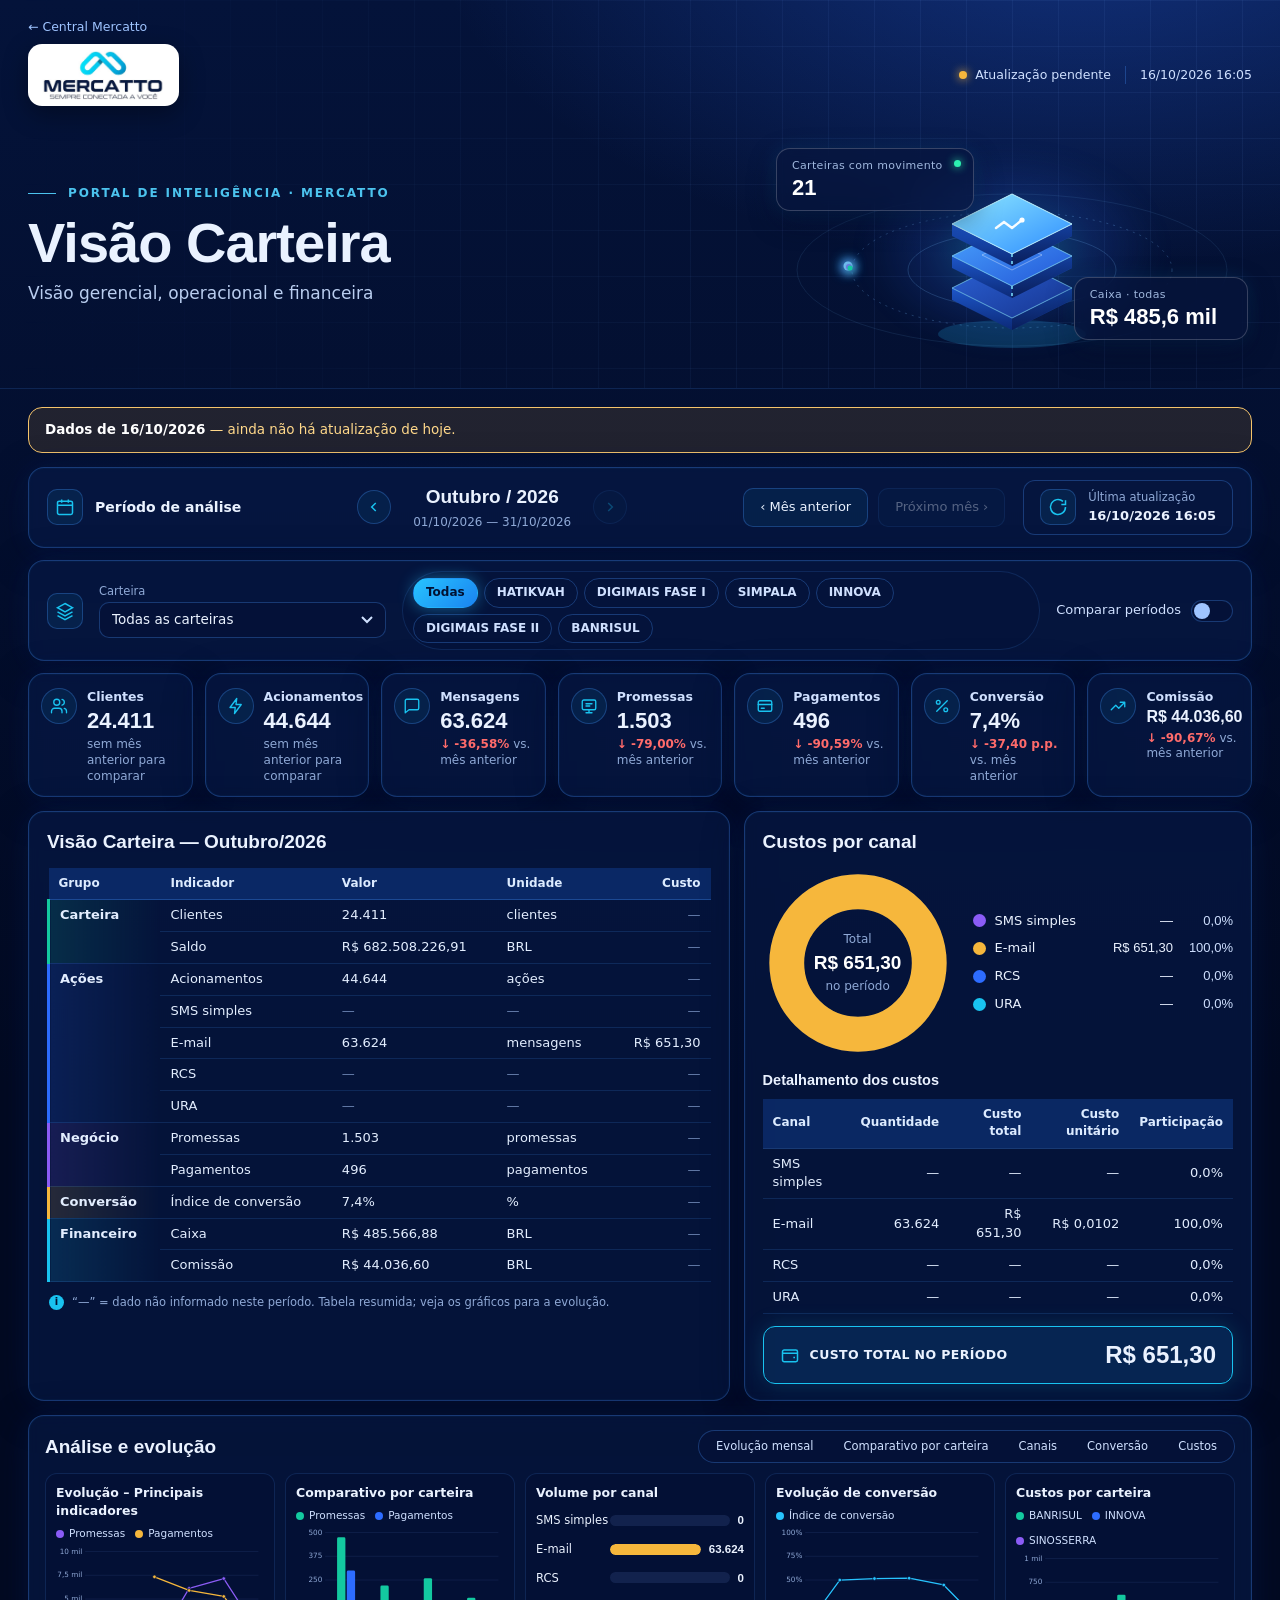
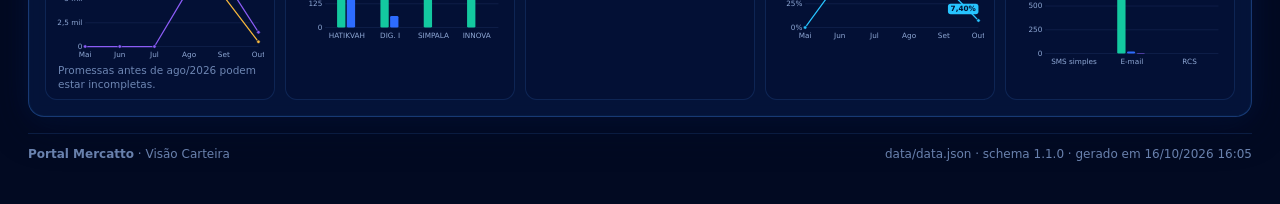
==== carteira/index.html @ e889a361 "feat: adiciona painel Visão Carteira" ====
<!DOCTYPE html>
<html lang="pt-BR"><head><meta charset="utf-8">
<meta name="viewport" content="width=device-width, initial-scale=1">
<title>Visão Carteira</title>
<style>
:root{
  --bg0:#020a22;--bg1:#04133a;--bg2:#071d52;
  --card:rgba(9,28,78,.55);--card2:rgba(7,22,64,.72);
  --line:rgba(70,150,255,.30);--line2:rgba(70,150,255,.16);
  --ink:#eaf2ff;--mut:#8fa9d6;--mut2:#6d86b3;
  --cy:#19c3f0;--bl:#2d6cff;--tl:#13c9a0;--pu:#8b5cf6;--am:#f6b73c;--ok:#18d69a;--no:#ff6b6b;
}
*{box-sizing:border-box}
html{scroll-behavior:smooth;background:#020a22}
body{margin:0;color:var(--ink);font:14px/1.45 "Segoe UI Variable","Segoe UI",system-ui,Arial,sans-serif;
  background:radial-gradient(1100px 600px at 85% -5%,rgba(45,108,255,.35),transparent 60%),linear-gradient(180deg,var(--bg1),var(--bg0) 60%);min-height:100vh}
.num,h1,h2,h3,.kv,.big{font-family:Bahnschrift,"Segoe UI Variable Display","Segoe UI",Arial,sans-serif;font-variant-numeric:tabular-nums}
button,select{font:inherit;color:inherit}
button{cursor:pointer}
:focus-visible{outline:2px solid var(--cy);outline-offset:2px}

/* ---------- topo (padrão CPC) ---------- */
.hero{position:relative;overflow:hidden;border-bottom:1px solid var(--line2)}
.hero::after{content:"";position:absolute;inset:0;pointer-events:none;background-image:linear-gradient(rgba(120,170,255,.07) 1px,transparent 1px),linear-gradient(90deg,rgba(120,170,255,.07) 1px,transparent 1px);background-size:46px 46px;-webkit-mask-image:linear-gradient(90deg,transparent,#000 70%);mask-image:linear-gradient(90deg,transparent,#000 70%)}
.in{position:relative;z-index:1;max-width:1340px;margin:0 auto;padding:16px 28px 0}
.portal-back{display:inline-block;color:#9fc4ff;text-decoration:none;font-size:12.5px;margin-bottom:8px}
.portal-back:hover{color:#fff}
.topbar{display:flex;align-items:center;justify-content:space-between;gap:16px;flex-wrap:wrap}
.logo{background:#fff;border-radius:14px;padding:6px 14px;box-shadow:0 8px 24px rgba(0,0,0,.35)}
.logo img{display:block;height:50px;width:auto}
.side{display:flex;align-items:center;gap:14px;flex-wrap:wrap;font-size:12.5px;color:#cfe0ff}
.live{display:inline-flex;align-items:center;gap:8px}
.live i,.dotlive{width:8px;height:8px;border-radius:50%;background:#2cf0b0;box-shadow:0 0 10px #2cf0b0;animation:blip 1.6s infinite}
.live.warn i{background:var(--am);box-shadow:0 0 10px var(--am)}
@keyframes blip{50%{opacity:.35}}
.sep{width:1px;height:18px;background:var(--line)}
.hgrid{display:flex;align-items:center;justify-content:space-between;gap:24px;padding:26px 0 30px}
.eyebrow{display:flex;align-items:center;gap:12px;font-size:12px;font-weight:700;letter-spacing:.16em;color:#4cc3ee}
.eyebrow::before{content:"";width:28px;height:1px;background:#4cc3ee}
h1{margin:12px 0 0;font-size:clamp(36px,5vw,56px);line-height:1;font-weight:800;letter-spacing:-1px}
.sub{margin:10px 0 0;font-size:17px;color:#b9cdef}
.hgrid{padding:14px 0 18px!important}
.orb{position:relative;width:460px;height:250px;flex:none;margin-right:10px}
.orb svg{position:absolute;inset:0;width:100%;height:100%;overflow:visible}
.orb .glow{position:absolute;left:50%;top:52%;width:300px;height:200px;margin:-100px 0 0 -150px;border-radius:50%;background:radial-gradient(closest-side,rgba(39,196,255,.38),rgba(45,108,255,.16) 55%,transparent);filter:blur(10px);animation:resp 5s ease-in-out infinite}
@keyframes resp{50%{opacity:.6;transform:scale(1.08)}}
.orb .rip{transform-box:fill-box;transform-origin:center;animation:ripple 4.8s ease-out infinite;opacity:0}
.orb .rip.r2{animation-delay:-2.4s}
@keyframes ripple{0%{transform:scale(.55);opacity:.55}100%{transform:scale(1.25);opacity:0}}
.orb .stack{animation:flut 6s ease-in-out infinite}
@keyframes flut{50%{transform:translateY(-7px)}}
.orb .ly{transition:transform .4s}
.orb .ly1{animation:abre1 6s ease-in-out infinite}
.orb .ly3{animation:abre3 6s ease-in-out infinite}
@keyframes abre1{50%{transform:translateY(7px)}}
@keyframes abre3{50%{transform:translateY(-7px)}}
.orb .beam{stroke-dasharray:3 4;animation:dash 1.4s linear infinite}
@keyframes dash{to{stroke-dashoffset:-14}}
.orb .dot{position:absolute;left:0;top:0;width:9px;height:9px;margin:-4.5px 0 0 -4.5px;border-radius:50%;background:#7fe4ff;box-shadow:0 0 12px 3px rgba(39,196,255,.8);offset-path:path("M 70 150 a160 58 0 1 0 320 0 a160 58 0 1 0 -320 0");offset-rotate:0deg;animation:orbita 14s linear infinite}
.orb .dot.d2{width:6px;height:6px;margin:-3px 0 0 -3px;background:#8b5cf6;box-shadow:0 0 10px 3px rgba(139,92,246,.8);animation-duration:21s;animation-delay:-8s;animation-direction:reverse}
.orb .dot.d3{width:5px;height:5px;margin:-2.5px 0 0 -2.5px;background:#13c9a0;box-shadow:0 0 9px 2px rgba(19,201,160,.8);animation-duration:17s;animation-delay:-4s}
@keyframes orbita{to{offset-distance:100%}}
.fchip{position:absolute;display:flex;flex-direction:column;gap:1px;padding:9px 30px 9px 15px;border-radius:14px;border:1px solid rgba(255,255,255,.2);background:rgba(8,22,62,.62);backdrop-filter:blur(8px);box-shadow:0 10px 28px rgba(0,10,40,.45),0 0 20px rgba(39,196,255,.12);animation:flutua 6s ease-in-out infinite;min-width:128px}
.fchip small{font-size:11px;color:#9fb7dd;letter-spacing:.03em}
.fchip b{font:700 22px Bahnschrift,"Segoe UI",sans-serif;color:#fff;font-variant-numeric:tabular-nums}
.fchip.c1{left:-6px;top:28px}
.fchip.c2{right:-6px;bottom:30px;animation-delay:-3s}
.fchip i{position:absolute;top:11px;right:12px;width:7px;height:7px;border-radius:50%;background:#2cf0b0;box-shadow:0 0 8px #2cf0b0}
@keyframes flutua{50%{transform:translateY(-7px)}}
@media(max-width:1100px){.orb{width:380px;transform:scale(.9);transform-origin:right center}.orb .dot{display:none}}
@media(max-width:900px){.orb{display:none}}

/* ---------- layout ---------- */
.wrap{max-width:1340px;margin:0 auto;padding:18px 28px 40px}
.panel{background:var(--card);border:1px solid var(--line);border-radius:16px;box-shadow:0 0 0 1px rgba(25,195,240,.04) inset,0 10px 40px rgba(0,10,40,.45),0 0 28px rgba(45,108,255,.10);backdrop-filter:blur(6px);position:relative}
.alert{display:none;margin-bottom:14px;padding:12px 16px;border-radius:14px;border:1px solid #f5c46b;background:rgba(245,170,40,.12);color:#ffd88a;font-size:13.5px}
.alert.err{border-color:var(--no);background:rgba(255,107,107,.12);color:#ffb4b4}
.alert b{color:#fff}

/* periodo */
.period{display:grid;grid-template-columns:auto 1fr auto auto;align-items:center;gap:18px;padding:12px 18px;margin-bottom:12px}
.pl{display:flex;align-items:center;gap:12px;font-weight:600}
.ic{width:36px;height:36px;border-radius:10px;border:1px solid var(--line);display:grid;place-items:center;color:var(--cy);background:rgba(25,195,240,.08);flex:none}
.ic svg{width:20px;height:20px}
.pmid{display:flex;align-items:center;justify-content:center;gap:22px}
.arrow{width:34px;height:34px;border-radius:50%;border:1px solid var(--line);background:rgba(25,195,240,.06);color:var(--cy);display:grid;place-items:center}
.arrow:hover:not(:disabled){background:rgba(25,195,240,.2)}
.arrow:disabled{opacity:.3;cursor:default}
.pc{text-align:center}
.pc b{font-size:19px;display:block}
.pc small{color:var(--mut);font-size:12px}
.tag{display:inline-block;margin-left:8px;padding:1px 9px;border-radius:999px;border:1px solid #f5c46b;color:#ffd88a;font-size:11px;font-weight:600;vertical-align:middle}
.pbtn{display:inline-flex;align-items:center;gap:8px;border:1px solid var(--line);background:rgba(25,195,240,.06);border-radius:10px;padding:9px 16px;font-size:13px}
.pbtn:hover:not(:disabled){background:rgba(25,195,240,.2)}
.pbtn:disabled{opacity:.35;cursor:default}
.upd{display:flex;align-items:center;gap:12px;border:1px solid var(--line);border-radius:12px;padding:8px 16px;background:rgba(7,22,64,.6)}
.upd small{display:block;color:var(--mut);font-size:11.5px}
.upd b{font-size:13px}

/* filtro carteira */
.filt{display:flex;align-items:center;gap:16px;padding:10px 18px;margin-bottom:12px;flex-wrap:wrap}
.sel{display:flex;flex-direction:column;gap:2px;min-width:200px}
.sel small{color:var(--mut);font-size:11.5px}
select{appearance:none;background:rgba(5,18,56,.9) url("data:image/svg+xml,%3Csvg xmlns='http://www.w3.org/2000/svg' width='12' height='8' fill='none' stroke='%23cfe0ff' stroke-width='2'%3E%3Cpath d='M1 1l5 5 5-5'/%3E%3C/svg%3E") no-repeat right 12px center;border:1px solid var(--line);border-radius:10px;padding:7px 34px 7px 12px;font-size:13.5px;width:100%}
.chips{display:flex;gap:6px;flex-wrap:wrap;flex:1;padding:6px 10px;border:1px solid var(--line2);border-radius:999px;background:rgba(5,18,56,.45)}
.chip{border:1px solid var(--line);background:transparent;border-radius:999px;padding:5px 12px;font-size:12px;font-weight:600;color:#cfe0ff;white-space:nowrap}
.chip:hover{border-color:var(--cy)}
.chip[aria-pressed=true]{background:linear-gradient(135deg,#27c4ff,#1a83f0);border-color:transparent;color:#021233;box-shadow:0 0 16px rgba(39,196,255,.45)}
.cmp{display:flex;align-items:center;gap:10px;font-size:13px;color:#cfe0ff}
.sw{width:42px;height:22px;border-radius:999px;border:1px solid var(--line);background:rgba(5,18,56,.9);position:relative;padding:0}
.sw::after{content:"";position:absolute;top:2px;left:2px;width:16px;height:16px;border-radius:50%;background:#9fc4ff;transition:.2s}
.sw[aria-checked=true]{background:rgba(25,195,240,.35);border-color:var(--cy)}
.sw[aria-checked=true]::after{left:22px;background:#fff}

/* kpis */
.kpis{display:grid;grid-template-columns:repeat(7,minmax(0,1fr));gap:12px;margin-bottom:14px}
.kpi{padding:14px 12px 12px;display:flex;gap:10px;align-items:flex-start;min-width:0}
.kpi .ic{width:36px;height:36px;border-radius:50%}.kpi .ic svg{width:18px;height:18px}
.kpi .kb{min-width:0}
.kpi .kl{font-size:12.5px;color:#cfe0ff;font-weight:600}
.kpi .kv{font-size:22px;font-weight:700;line-height:1.15;margin:2px 0 4px;white-space:nowrap}
.kpi .kv.sm{font-size:16px}
.kd{font-size:12px;color:var(--mut);line-height:1.3}
.kd .up{color:var(--ok);font-weight:700}.kd .dn{color:var(--no);font-weight:700}
.kd .pv{display:block;color:var(--mut2);font-size:11.5px}

/* meio */
.mid{display:grid;grid-template-columns:minmax(0,1.38fr) minmax(0,1fr);gap:14px;margin-bottom:14px}
.blk{padding:16px 18px}
.blk h2{margin:0 0 12px;font-size:19px}
table{width:100%;border-collapse:collapse;font-size:13px}
th{background:rgba(25,90,200,.30);color:#dcebff;font-weight:600;font-size:12px;text-align:left;padding:7px 10px;border-bottom:1px solid var(--line)}
td{padding:6px 10px;border-bottom:1px solid var(--line2);color:#e3eeff}
td.r,th.r{text-align:right}
td.g{font-weight:700;vertical-align:top;border-left:3px solid var(--c,var(--cy));background:linear-gradient(90deg,color-mix(in srgb,var(--c,var(--cy)) 14%,transparent),transparent)}
tr.grp td{border-top:1px solid var(--line)}
.na{color:var(--mut2)}
.note{display:flex;align-items:center;gap:8px;margin:12px 2px 0;color:var(--mut);font-size:11.5px}
.note i{width:15px;height:15px;border-radius:50%;background:var(--cy);color:#021233;display:grid;place-items:center;font-style:normal;font-weight:800;font-size:10px;flex:none}
.costtop{display:grid;grid-template-columns:200px 1fr;gap:10px;align-items:center;margin-bottom:6px}
.donut{position:relative;width:190px;height:190px}
.donut svg{width:100%;height:100%;transform:rotate(-90deg)}
.donut circle{fill:none;stroke-width:22}
.dc{position:absolute;inset:0;display:grid;place-items:center;text-align:center;font-size:12px;color:var(--mut)}
.dc b{display:block;font-size:19px;color:#fff;margin:1px 0}
.leg{display:flex;flex-direction:column;gap:9px;font-size:13px}
.leg div{display:grid;grid-template-columns:14px 1fr auto 52px;gap:8px;align-items:center}
.leg i{width:13px;height:13px;border-radius:50%}
.leg .pc2{text-align:right;color:#cfe0ff}
h3{margin:12px 0 8px;font-size:14.5px}
.total{display:flex;align-items:center;justify-content:space-between;margin-top:12px;padding:11px 16px;border-radius:12px;border:1px solid var(--cy);background:rgba(25,150,230,.14);box-shadow:0 0 22px rgba(25,195,240,.18)}
.total span{font-weight:700;letter-spacing:.03em;font-size:12.5px;display:flex;align-items:center;gap:10px}
.total b{font-size:24px}

/* graficos */
.an{padding:14px 16px 16px;margin-bottom:10px}
.anh{display:flex;align-items:center;justify-content:space-between;gap:12px;flex-wrap:wrap;margin-bottom:10px}
.anh h2{margin:0;font-size:19px}
.tabs{display:flex;gap:2px;padding:3px;border:1px solid var(--line);border-radius:999px;background:rgba(5,18,56,.6);flex-wrap:wrap}
.tab{border:0;background:transparent;border-radius:999px;padding:4px 14px;font-size:11.5px;color:#cfe0ff}
.tab[aria-pressed=true]{background:linear-gradient(135deg,#27c4ff,#1a83f0);color:#021233;font-weight:700}
.cgrid{display:grid;grid-template-columns:repeat(5,minmax(0,1fr));gap:10px}
.cp{border:1px solid var(--line2);border-radius:12px;padding:10px 10px 8px;background:rgba(4,16,50,.55);min-width:0;transition:box-shadow .25s,border-color .25s}
.cp.focus{border-color:var(--cy);box-shadow:0 0 22px rgba(25,195,240,.35)}
.cp h4{margin:0 0 6px;font-size:12.5px;font-weight:700}
.lg{display:flex;gap:10px;flex-wrap:wrap;font-size:10.5px;color:#cfe0ff;margin-bottom:4px;min-height:15px}
.lg span{display:inline-flex;align-items:center;gap:5px}
.lg i{width:8px;height:8px;border-radius:50%}
.cp svg{width:100%;height:auto;display:block}
.cp svg text{fill:#8fa9d6;font-size:10.5px;font-family:inherit}
.cn{margin:4px 2px 0;font-size:10.5px;color:var(--mut2);line-height:1.3}
.empty{display:grid;place-items:center;height:150px;color:var(--mut2);font-size:12px;text-align:center;padding:0 10px}
.hb{display:flex;flex-direction:column;gap:12px;margin-top:10px}
.hb div{display:grid;grid-template-columns:66px 1fr auto;gap:8px;align-items:center;font-size:11.5px}
.hb span:first-child{white-space:nowrap}.hb .tr{height:11px;border-radius:999px;background:rgba(120,170,255,.12);overflow:hidden}
.hb .tr i{display:block;height:100%;border-radius:999px}
footer{margin-top:16px;display:flex;justify-content:space-between;gap:12px;flex-wrap:wrap;color:var(--mut2);font-size:12px;border-top:1px solid var(--line2);padding-top:12px}

@media(max-width:1180px){
  .kpis{grid-template-columns:repeat(4,minmax(0,1fr))}
  .mid{grid-template-columns:minmax(0,1fr)}
  .cgrid{grid-template-columns:repeat(3,minmax(0,1fr))}
  .period{grid-template-columns:1fr 1fr}.pmid{grid-column:1/3;order:3}
}
@media(max-width:720px){
  .in,.wrap{padding-left:14px;padding-right:14px}
  .kpis{grid-template-columns:repeat(2,minmax(0,1fr))}
  .cgrid{grid-template-columns:1fr 1fr}
  .costtop{grid-template-columns:1fr;justify-items:center}
  .period{grid-template-columns:1fr}.pmid{grid-column:auto}
  .tabs{width:100%}
}
@media(max-width:480px){.cgrid{grid-template-columns:1fr}}
@media(prefers-reduced-motion:reduce){*{animation:none!important;transition:none!important}}
@media print{body{background:#fff;color:#000}.panel{box-shadow:none;background:#fff}}
</style></head><body>

<header class="hero"><div class="in">
  <a class="portal-back" href="../index.html">← Central Mercatto</a>
  <div class="topbar">
    <div class="logo"><img alt="Mercatto - Sempre conectada a você" src="[data-uri]"></div>
    <div class="side">
      <span class="live" id="live"><i></i><span id="liveTxt">Central ativa</span></span>
      <span class="sep"></span><span id="stamp">—</span>
    </div>
  </div>
  <div class="hgrid">
    <div>
      <div class="eyebrow">PORTAL DE INTELIGÊNCIA · MERCATTO</div>
      <h1>Visão Carteira</h1>
      <p class="sub">Visão gerencial, operacional e financeira</p>
    </div>
    <div class="orb" aria-hidden="true">
      <div class="glow"></div>
      <svg viewBox="0 0 460 250" fill="none">
        <defs>
          <linearGradient id="tp" x1="0" y1="0" x2="1" y2="1"><stop offset="0" stop-color="#8fe9ff"/><stop offset="1" stop-color="#2d8cff"/></linearGradient>
          <linearGradient id="tm" x1="0" y1="0" x2="1" y2="1"><stop offset="0" stop-color="#4aa4ff"/><stop offset="1" stop-color="#2255d6"/></linearGradient>
          <linearGradient id="gTb" x1="0" y1="0" x2="1" y2="1"><stop offset="0" stop-color="#2c63d8"/><stop offset="1" stop-color="#16348f"/></linearGradient>
          <linearGradient id="sl" x1="0" y1="0" x2="0" y2="1"><stop offset="0" stop-color="#1d56c9"/><stop offset="1" stop-color="#0c2a78"/></linearGradient>
          <linearGradient id="sr" x1="0" y1="0" x2="0" y2="1"><stop offset="0" stop-color="#143f9e"/><stop offset="1" stop-color="#091e5a"/></linearGradient>
        </defs>
        <!-- órbitas -->
        <ellipse cx="230" cy="150" rx="215" ry="76" stroke="rgba(120,190,255,.10)"/>
        <ellipse cx="230" cy="150" rx="160" ry="58" stroke="rgba(120,190,255,.26)" stroke-dasharray="2 5"/>
        <ellipse cx="230" cy="150" rx="104" ry="38" stroke="rgba(120,190,255,.20)"/>
        <ellipse class="rip" cx="230" cy="168" rx="120" ry="42" stroke="#27c4ff" stroke-width="1.5"/>
        <ellipse class="rip r2" cx="230" cy="168" rx="120" ry="42" stroke="#27c4ff" stroke-width="1.5"/>
        <!-- pilha de camadas (carteiras) -->
        <g class="stack">
          <ellipse cx="230" cy="214" rx="74" ry="14" fill="rgba(39,196,255,.18)"/>
          <g class="ly ly1">
            <path d="M170 168l60 30 60-30v12l-60 30-60-30z" fill="url(#sl)"/>
            <path d="M230 198l60-30v12l-60 30z" fill="url(#sr)"/>
            <path d="M230 138l60 30-60 30-60-30z" fill="url(#gTb)" stroke="rgba(127,212,245,.7)"/>
          </g>
          <g class="ly ly2">
            <path d="M170 136l60 30 60-30v12l-60 30-60-30z" fill="url(#sl)"/>
            <path d="M230 166l60-30v12l-60 30z" fill="url(#sr)"/>
            <path d="M230 106l60 30-60 30-60-30z" fill="url(#tm)" stroke="rgba(127,212,245,.8)"/>
            <path d="M230 120l30 15-30 15-30-15z" stroke="rgba(255,255,255,.35)"/>
          </g>
          <g class="ly ly3">
            <path d="M170 104l60 30 60-30v12l-60 30-60-30z" fill="url(#sl)"/>
            <path d="M230 134l60-30v12l-60 30z" fill="url(#sr)"/>
            <path d="M230 74l60 30-60 30-60-30z" fill="url(#tp)" stroke="#bff3ff"/>
            <g stroke="#fff" stroke-width="2.4" stroke-linecap="round" opacity=".95">
              <path d="M214 108l8 -6M222 102l8 6M230 108l10 -8"/>
            </g>
            <circle cx="240" cy="100" r="2.6" fill="#fff"/>
          </g>
          <path class="beam" d="M230 134v10M230 166v10" stroke="#7fe4ff" stroke-width="1.5"/>
        </g>
      </svg>
      <span class="dot"></span><span class="dot d2"></span><span class="dot d3"></span>
      <div class="fchip c1"><i></i><small>Carteiras com movimento</small><b id="fcCar">—</b></div>
      <div class="fchip c2"><small id="fcLbl">Caixa no período</small><b id="fcCx">—</b></div>
    </div>
  </div>
</div></header>

<main class="wrap">
  <div class="alert" id="alert" role="status" aria-live="polite"></div>

  <section class="panel period" aria-label="Período de análise">
    <div class="pl"><span class="ic"><svg viewBox="0 0 24 24" fill="none" stroke="currentColor" stroke-width="1.8"><rect x="3" y="5" width="18" height="16" rx="2"/><path d="M3 10h18M8 3v4M16 3v4"/></svg></span>Período de análise</div>
    <div class="pmid">
      <button class="arrow" id="prev" aria-label="Mês anterior"><svg width="14" height="14" viewBox="0 0 24 24" fill="none" stroke="currentColor" stroke-width="2.5"><path d="M15 5l-7 7 7 7"/></svg></button>
      <div class="pc"><b class="num" id="pLabel">—</b><small id="pRange"></small></div>
      <button class="arrow" id="next" aria-label="Próximo mês"><svg width="14" height="14" viewBox="0 0 24 24" fill="none" stroke="currentColor" stroke-width="2.5"><path d="M9 5l7 7-7 7"/></svg></button>
    </div>
    <div style="display:flex;gap:10px">
      <button class="pbtn" id="prevB">‹ Mês anterior</button>
      <button class="pbtn" id="nextB">Próximo mês ›</button>
    </div>
    <div class="upd"><span class="ic"><svg viewBox="0 0 24 24" fill="none" stroke="currentColor" stroke-width="1.8"><path d="M21 12a9 9 0 1 1-3-6.7M21 4v5h-5"/></svg></span><div><small>Última atualização</small><b id="updTxt">—</b></div></div>
  </section>

  <section class="panel filt" aria-label="Carteira">
    <span class="ic"><svg viewBox="0 0 24 24" fill="none" stroke="currentColor" stroke-width="1.8"><path d="M12 3l9 5-9 5-9-5 9-5zM3 13l9 5 9-5M3 17.5l9 5 9-5"/></svg></span>
    <label class="sel"><small>Carteira</small><select id="cart"></select></label>
    <div class="chips" id="chips"></div>
    <div class="cmp"><span>Comparar períodos</span><button class="sw" id="cmp" role="switch" aria-checked="false" aria-label="Comparar períodos"></button></div>
  </section>

  <section class="kpis" id="kpis" aria-label="Resumo do período"></section>

  <div class="mid">
    <section class="panel blk" aria-label="Visão Carteira do período">
      <h2 id="tTit">Visão Carteira</h2>
      <div style="overflow:auto"><table>
        <thead><tr><th>Grupo</th><th>Indicador</th><th>Valor</th><th>Unidade</th><th class="r">Custo</th></tr></thead>
        <tbody id="tb"></tbody></table></div>
      <div class="note"><i>i</i><span id="tNote">Tabela resumida. Para mais detalhes, consulte os gráficos.</span></div>
    </section>
    <section class="panel blk" aria-label="Custos por canal">
      <h2>Custos por canal</h2>
      <div class="costtop">
        <div class="donut"><svg viewBox="0 0 120 120" id="donut"></svg><div class="dc"><div>Total<b class="num" id="dTot">R$ 0,00</b>no período</div></div></div>
        <div class="leg" id="leg"></div>
      </div>
      <h3>Detalhamento dos custos</h3>
      <div style="overflow:auto"><table><thead><tr><th>Canal</th><th class="r">Quantidade</th><th class="r">Custo total</th><th class="r">Custo unitário</th><th class="r">Participação</th></tr></thead><tbody id="cb"></tbody></table></div>
      <div class="total"><span><svg width="20" height="20" viewBox="0 0 24 24" fill="none" stroke="#19c3f0" stroke-width="1.8"><rect x="3" y="6" width="18" height="14" rx="2"/><path d="M3 10h18M16 15h2"/></svg>CUSTO TOTAL NO PERÍODO</span><b class="num" id="cTot">R$ 0,00</b></div>
    </section>
  </div>

  <section class="panel an" aria-label="Análise e evolução">
    <div class="anh"><h2>Análise e evolução</h2>
      <div class="tabs" id="tabs"></div></div>
    <div class="cgrid">
      <div class="cp" data-t="evo"><h4>Evolução – Principais indicadores</h4><div class="lg" id="lg1"></div><div id="c1"></div><p class="cn" id="n1"></p></div>
      <div class="cp" data-t="cmp"><h4>Comparativo por carteira</h4><div class="lg" id="lg2"></div><div id="c2"></div></div>
      <div class="cp" data-t="can"><h4>Volume por canal</h4><div id="c3"></div></div>
      <div class="cp" data-t="conv"><h4>Evolução de conversão</h4><div class="lg" id="lg4"></div><div id="c4"></div><p class="cn" id="n4"></p></div>
      <div class="cp" data-t="cus"><h4>Custos por carteira</h4><div class="lg" id="lg5"></div><div id="c5"></div></div>
    </div>
  </section>

  <footer><span><b>Portal Mercatto</b> · Visão Carteira</span><span id="fSrc"></span></footer>
</main>

<script>
"use strict";
const $ = id => document.getElementById(id);
const esc = s => String(s).replace(/[&<>"']/g, c => ({"&":"&amp;","<":"&lt;",">":"&gt;",'"':"&quot;","'":"&#39;"}[c]));
const MESES = ["Janeiro","Fevereiro","Março","Abril","Maio","Junho","Julho","Agosto","Setembro","Outubro","Novembro","Dezembro"];
const MABR = ["Jan","Fev","Mar","Abr","Mai","Jun","Jul","Ago","Set","Out","Nov","Dez"];
const CH = ["SMS simples","E-mail","RCS","URA"];
const CHC = {"SMS simples":"#8b5cf6","E-mail":"#f6b73c","RCS":"#2d6cff","URA":"#19c3f0"};
const SER = ["#13c9a0","#2d6cff","#8b5cf6","#f6b73c","#19c3f0"];
const ALL = "__ALL__", TOD = "Todas as carteiras", CONV = "Índice de conversão";
const nI = new Intl.NumberFormat("pt-BR",{maximumFractionDigits:0});
const nD = new Intl.NumberFormat("pt-BR",{minimumFractionDigits:2,maximumFractionDigits:2});
const nU = new Intl.NumberFormat("pt-BR",{minimumFractionDigits:2,maximumFractionDigits:4});
const nC = new Intl.NumberFormat("pt-BR",{notation:"compact",maximumFractionDigits:1});
const fI = v => v==null ? "—" : nI.format(v);
const fB = v => v==null ? "—" : "R$ " + nD.format(v);
const fP = v => v==null ? "—" : nD.format(v).replace(/,00$/,",0").replace(/(,\d)0$/,"$1") + "%";
const r2 = v => Math.round(v*100)/100;

const st = {comp:null, cart:ALL, cmp:false, tab:null};
let D=null, R={}, C={}, comps=[];

/* ---------- dados ---------- */
function indexar(d){
  R={}; C={};
  for(const r of d.records||[]){ ((R[r.competency] ??= {})[r.portfolio] ??= {})[r.indicator] = r; }
  for(const c of d.channels||[]){ ((C[c.competency] ??= {})[c.portfolio] ??= {})[c.channel] = c; }
  comps = [...new Set([...(d.competencies||[]), ...Object.keys(R), ...Object.keys(C)])].sort();
}
function rv(comp, cart, ind){
  const m = R[comp]; if(!m) return null;
  if(cart !== ALL){ const r = m[cart] && m[cart][ind]; return r ? {v:r.value, base:r.base} : null; }
  if(m[TOD] && m[TOD][ind]) return {v:m[TOD][ind].value, base:m[TOD][ind].base};
  if(ind === CONV){               // sem registro agregado: só calcula se todas as linhas trouxerem a base
    let pagos=0, tot=0, any=false;
    for(const p in m){ const r = m[p][ind]; if(!r) continue; if(r.base == null) return null; pagos += r.value*r.base/100; tot += r.base; any = true; }
    return any && tot ? {v:Math.round(1000*pagos/tot)/10, base:tot} : null;
  }
  let s=0, any=false;
  for(const p in m){ if(p===TOD) continue; const r = m[p][ind]; if(r){ s += r.value; any = true; } }
  return any ? {v:r2(s)} : null;
}
function cv(comp, cart, ch){
  const m = C[comp]; if(!m) return null;
  if(cart !== ALL){ const c = m[cart] && m[cart][ch]; return c ? {q:c.quantity, c:c.cost_total} : null; }
  if(m[TOD] && m[TOD][ch]) return {q:m[TOD][ch].quantity, c:m[TOD][ch].cost_total};
  let q=0, c=0, any=false;
  for(const p in m){ if(p===TOD) continue; const x = m[p][ch]; if(x){ q += x.quantity; c += x.cost_total; any = true; } }
  return any ? {q, c:r2(c)} : null;
}
const msgs = (comp, cart) => { let q=0, any=false; for(const ch of CH){ const x = cv(comp,cart,ch); if(x){ q += x.q; any = true; } } return any ? q : null; };
const custo = (comp, cart) => { let c=0, any=false; for(const ch of CH){ const x = cv(comp,cart,ch); if(x){ c += x.c; any = true; } } return any ? r2(c) : null; };
const val = (comp, cart, ind) => { const x = rv(comp,cart,ind); return x ? x.v : null; };

function nome(p){
  if(p===ALL) return "Todas as carteiras";
  if(p==="Geral") return "GERAL (sem carteira)";
  return p.replace(/^BANCO DIGIMAIS\s*-\s*FASE/,"DIGIMAIS FASE").replace(/^TABOR FUNDO DE INV\. - DIGIMAIS/,"TABOR FUNDO")
    .replace("HATIKVAH PARTICIPACOES LTDA JURIDIC","HATIKVAH JURÍDICO").replace("HATIKVAH PARTICIPACOES LTDA","HATIKVAH")
    .replace("INNOVA - VEICULOS","INNOVA").replace("FIDC SINAI - CONSIGNADO","SINAI").replace("DIGIMAIS-FASE","DIGIMAIS FASE");
}
function carteirasDe(comp){
  const s = new Set(); for(const p in (R[comp]||{})) s.add(p); for(const p in (C[comp]||{})) s.add(p);
  s.delete(TOD); return [...s];
}
function ranking(comp){
  return carteirasDe(comp).filter(p=>p!=="Geral").map(p => ({p, s:(val(comp,p,"Promessas")||0)+(val(comp,p,"Pagamentos")||0)+(msgs(comp,p)||0)/1000}))
    .filter(x=>x.s>0).sort((a,b)=>b.s-a.s).map(x=>x.p);
}
const prevComp = c => { const i = comps.indexOf(c); return i>0 ? comps[i-1] : null; };
const parse = c => { const [y,m] = c.split("-").map(Number); return {y,m}; };
const rotulo = c => { const {y,m} = parse(c); return MESES[m-1] + " / " + y; };
const lastDay = c => { const {y,m} = parse(c); return new Date(y,m,0).getDate(); };
const pad = n => String(n).padStart(2,"0");
const emAndamento = c => { const n = new Date(); return c === n.getFullYear()+"-"+pad(n.getMonth()+1); };

/* ---------- icones ---------- */
const IC = {
  users:'<path d="M16 21v-2a4 4 0 0 0-4-4H6a4 4 0 0 0-4 4v2"/><circle cx="9" cy="7" r="4"/><path d="M22 21v-2a4 4 0 0 0-3-3.9M16 3.1a4 4 0 0 1 0 7.8"/>',
  bolt:'<path d="M13 2L4 14h7l-1 8 9-12h-7l1-8z"/>',
  msg:'<path d="M21 15a2 2 0 0 1-2 2H8l-5 4V5a2 2 0 0 1 2-2h14a2 2 0 0 1 2 2z"/>',
  hand:'<rect x="3" y="4" width="18" height="13" rx="2"/><path d="M8 21h8M12 17v4M8 9h8M8 12h5"/>',
  card:'<rect x="3" y="5" width="18" height="14" rx="2"/><path d="M3 10h18M7 15h4"/>',
  pct:'<path d="M19 5L5 19"/><circle cx="7" cy="7" r="2.5"/><circle cx="17" cy="17" r="2.5"/>',
  up:'<path d="M3 17l6-6 4 4 8-8M15 7h6v6"/>'
};
const ico = k => '<span class="ic"><svg viewBox="0 0 24 24" fill="none" stroke="currentColor" stroke-width="1.8" stroke-linecap="round" stroke-linejoin="round">'+IC[k]+'</svg></span>';

/* ---------- render ---------- */
function kpis(){
  const cart = st.cart, pc = prevComp(st.comp);
  const vsTxt = emAndamento(st.comp) ? "vs. mês anterior (mês parcial)" : "vs. mês anterior";
  const defs = [
    {l:"Clientes", i:"users", g:c=>val(c,cart,"Clientes"), f:fI},
    {l:"Acionamentos", i:"bolt", g:c=>val(c,cart,"Acionamentos"), f:fI},
    {l:"Mensagens", i:"msg", g:c=>msgs(c,cart), f:fI},
    {l:"Promessas", i:"hand", g:c=>val(c,cart,"Promessas"), f:fI},
    {l:"Pagamentos", i:"card", g:c=>val(c,cart,"Pagamentos"), f:fI},
    {l:"Conversão", i:"pct", g:c=>val(c,cart,CONV), f:fP, pp:true},
    {l:"Comissão", i:"up", g:c=>val(c,cart,"Comissão"), f:fB, sm:true}
  ];
  $("kpis").innerHTML = defs.map(d => {
    const v = d.g(st.comp), p = pc ? d.g(pc) : null;
    let delta;
    if(v==null || p==null) delta = '<span>sem mês anterior para comparar</span>';
    else if(d.pp){ const x = Math.round((v-p)*10)/10; delta = '<span class="'+(x>=0?"up":"dn")+'">'+(x>=0?"↑ +":"↓ ")+nD.format(x).replace(/,00$/,",0")+" p.p.</span> "+vsTxt; }
    else if(p===0){ delta = '<span>mês anterior sem base</span>'; }
    else { const x = (v-p)/Math.abs(p)*100; delta = '<span class="'+(x>=0?"up":"dn")+'">'+(x>=0?"↑ +":"↓ ")+nD.format(x)+"%</span> "+vsTxt; }
    const prev = st.cmp && p!=null ? '<span class="pv">Anterior: '+d.f(p)+'</span>' : "";
    return '<div class="panel kpi">'+ico(d.i)+'<div class="kb"><div class="kl">'+d.l+'</div><div class="kv'+(d.sm?" sm":"")+'">'+d.f(v)+'</div><div class="kd">'+delta+prev+'</div></div></div>';
  }).join("");
}

function tabela(){
  const c = st.comp, k = st.cart, {y,m} = parse(c);
  $("tTit").textContent = "Visão Carteira — " + MESES[m-1] + "/" + y;
  const row = (g, gc, rows) => rows.map((r,i) => '<tr'+(i===0?' class="grp"':'')+'>'+(i===0?'<td class="g" style="--c:'+gc+'" rowspan="'+rows.length+'">'+g+'</td>':'')
      +'<td>'+r[0]+'</td><td>'+r[1]+'</td><td>'+r[2]+'</td><td class="r">'+r[3]+'</td></tr>').join("");
  const v = (ind, f, un) => { const x = val(c,k,ind); return x==null ? '<span class="na">—</span>' : f(x); };
  const un = (ind, u) => val(c,k,ind)==null ? '<span class="na">—</span>' : u;
  const chRows = CH.map(ch => { const x = cv(c,k,ch);
    return [ch, x ? fI(x.q) : '<span class="na">—</span>', x ? "mensagens" : '<span class="na">—</span>', x ? fB(x.c) : '<span class="na">—</span>']; });
  const dash = '<span class="na">—</span>';
  $("tb").innerHTML =
    row("Carteira","#13c9a0",[["Clientes",v("Clientes",fI),un("Clientes","clientes"),dash],["Saldo",v("Saldo",fB),un("Saldo","BRL"),dash]]) +
    row("Ações","#2d6cff",[["Acionamentos",v("Acionamentos",fI),un("Acionamentos","ações"),dash],...chRows]) +
    row("Negócio","#8b5cf6",[["Promessas",v("Promessas",fI),un("Promessas","promessas"),dash],["Pagamentos",v("Pagamentos",fI),un("Pagamentos","pagamentos"),dash]]) +
    row("Conversão","#f6b73c",[["Índice de conversão",v(CONV,fP),un(CONV,"%"),dash]]) +
    row("Financeiro","#19c3f0",[["Caixa",v("Caixa",fB),un("Caixa","BRL"),dash],["Comissão",v("Comissão",fB),un("Comissão","BRL"),dash]]);
  const falta = [];
  if(val(c,k,"Clientes")==null) falta.push("carteira (clientes/saldo)");
  if(val(c,k,"Acionamentos")==null) falta.push("acionamentos");
  if(val(c,k,CONV)==null) falta.push("conversão");
  $("tNote").textContent = "“—” = dado não informado neste período"+(falta.length?" ("+falta.join(", ")+")":"")+". Tabela resumida; veja os gráficos para a evolução.";
}

function custos(){
  const c = st.comp, k = st.cart;
  const rows = CH.map(ch => ({ch, x:cv(c,k,ch)}));
  const tot = rows.reduce((s,r)=>s+(r.x?r.x.c:0),0);
  $("dTot").textContent = fB(tot); $("cTot").textContent = fB(tot);
  // donut
  const Cc = 2*Math.PI*45; let off = 0, h = '<circle cx="60" cy="60" r="45" stroke="rgba(120,170,255,.14)" fill="none" stroke-width="22"/>';
  if(tot>0) for(const r of rows){ if(!r.x || r.x.c<=0) continue; const l = r.x.c/tot*Cc;
    h += '<circle cx="60" cy="60" r="45" stroke="'+CHC[r.ch]+'" stroke-dasharray="'+l+' '+(Cc-l)+'" stroke-dashoffset="'+(-off)+'"/>'; off += l; }
  $("donut").innerHTML = h;
  const part = r => tot>0 && r.x ? r.x.c/tot*100 : 0;
  $("leg").innerHTML = rows.map(r => '<div><i style="background:'+CHC[r.ch]+'"></i><span>'+r.ch+'</span><span class="num">'+(r.x?fB(r.x.c):'—')+'</span><span class="pc2 num">'+fP(part(r))+'</span></div>').join("");
  $("cb").innerHTML = rows.map(r => { const q = r.x?r.x.q:null, cc = r.x?r.x.c:null;
    return '<tr><td>'+r.ch+'</td><td class="r">'+fI(q)+'</td><td class="r">'+fB(cc)+'</td><td class="r">'+(q>0&&cc!=null?"R$ "+nU.format(cc/q):"—")+'</td><td class="r">'+fP(part(r))+'</td></tr>'; }).join("");
}

/* ---------- graficos svg ---------- */
function nice(v){ if(v<=0) return 1; const p = Math.pow(10,Math.floor(Math.log10(v))), n = v/p; return (n<=1?1:n<=2?2:n<=5?5:10)*p; }
const W=300, H=165, PL=42, PR=8, PT=8, PB=20;
function axes(max, ticks, fmt){
  let s=""; for(let i=0;i<=ticks;i++){ const v = max/ticks*i, y = PT+(H-PT-PB)*(1-i/ticks);
    s += '<line x1="'+PL+'" x2="'+(W-PR)+'" y1="'+y+'" y2="'+y+'" stroke="rgba(120,170,255,.14)"/><text x="'+(PL-4)+'" y="'+(y+3)+'" text-anchor="end">'+fmt(v)+'</text>'; }
  return s;
}
const legend = (id, items) => { $(id).innerHTML = items.map(([n,c])=>'<span><i style="background:'+c+'"></i>'+esc(n)+'</span>').join(""); };
const vazio = (id, txt) => { $(id).innerHTML = '<div class="empty">'+txt+'</div>'; };

function lineChart(id, labels, series, o={}){
  const all = series.flatMap(s=>s.values).filter(v=>v!=null);
  if(!all.length){ vazio(id, "Sem dados neste período."); return; }
  const lo = o.min!=null ? o.min : 0, max = o.max || nice(Math.max(...all));
  const x = i => PL + (labels.length===1 ? (W-PL-PR)/2 : (W-PL-PR)*i/(labels.length-1));
  const y = v => PT + (H-PT-PB)*(1-(v-lo)/(max-lo));
  let s = axes(max-lo, 4, t=>o.fmt?o.fmt(lo+t):nC.format(lo+t));
  s = s.replace(/<text x="(\d+)" y="([\d.]+)" text-anchor="end">[^<]*<\/text>/g, m=>m); // mantém
  labels.forEach((l,i)=>{ s += '<text x="'+x(i)+'" y="'+(H-5)+'" text-anchor="middle">'+l+'</text>'; });
  for(const se of series){
    let d="", pen=false;
    se.values.forEach((v,i)=>{ if(v==null){ pen=false; return; } d += (pen?"L":"M")+x(i).toFixed(1)+" "+y(v).toFixed(1)+" "; pen=true; });
    s += '<path d="'+d+'" fill="none" stroke="'+se.color+'" stroke-width="1.8" stroke-linejoin="round" stroke-linecap="round"/>';
    se.values.forEach((v,i)=>{ if(v!=null) s += '<circle cx="'+x(i)+'" cy="'+y(v)+'" r="2.6" fill="'+se.color+'" stroke="#04133a" stroke-width="1"><title>'+esc(se.name)+" · "+labels[i]+": "+(o.tip?o.tip(v):nI.format(v))+'</title></circle>'; });
  }
  if(o.badge){ const se = series[0]; let li=-1; se.values.forEach((v,i)=>{ if(v!=null) li=i; });
    if(li>=0){ const bx = Math.min(Math.max(x(li)-22, PL), W-PR-44), by = Math.max(y(se.values[li])-24, 2);
      s += '<rect x="'+bx+'" y="'+by+'" width="44" height="15" rx="4" fill="#27c4ff"/><text x="'+(bx+22)+'" y="'+(by+10.5)+'" text-anchor="middle" style="fill:#021233;font-weight:700">'+o.tip(se.values[li])+'</text>'; } }
  $(id).innerHTML = '<svg viewBox="0 0 '+W+' '+H+'" role="img">'+s+'</svg>';
}

function barChart(id, cats, series, fmt, tip){
  const all = series.flatMap(s=>s.values).filter(v=>v!=null);
  if(!all.length || Math.max(...all)<=0){ vazio(id, "Sem dados neste período."); return; }
  const max = nice(Math.max(...all)); let s = axes(max,4,fmt);
  const gw = (W-PL-PR)/cats.length, bw = Math.min(14, (gw-8)/series.length);
  cats.forEach((cname,i)=>{
    const gx = PL + gw*i + (gw - bw*series.length)/2;
    s += '<text x="'+(PL+gw*i+gw/2)+'" y="'+(H-5)+'" text-anchor="middle">'+esc(cname)+'</text>';
    series.forEach((se,j)=>{ const v = se.values[i]; if(v==null||v<=0) return; const h = (H-PT-PB)*v/max;
      s += '<rect x="'+(gx+bw*j)+'" y="'+(H-PB-h)+'" width="'+(bw-2)+'" height="'+h+'" rx="2" fill="'+se.color+'"><title>'+esc(se.name)+" · "+esc(cname)+": "+tip(v)+'</title></rect>'; });
  });
  $(id).innerHTML = '<svg viewBox="0 0 '+W+' '+H+'" role="img">'+s+'</svg>';
}

function graficos(){
  const c = st.comp, k = st.cart, i = comps.indexOf(c), win = comps.slice(Math.max(0,i-5), i+1), lab = win.map(x=>MABR[parse(x).m-1]);
  // 1 evolução
  const e1 = [["Promessas","#8b5cf6"],["Pagamentos","#f6b73c"]];
  legend("lg1", e1);
  lineChart("c1", lab, e1.map(([n,col])=>({name:n,color:col,values:win.map(x=>val(x,k,n))})));
  $("n1").textContent = win.some(x=>x<"2026-08") ? "Promessas antes de ago/2026 podem estar incompletas." : "";
  // 2 comparativo por carteira (top 4 do mês)
  const top = ranking(c).slice(0,4);
  const e2 = [["Promessas","#13c9a0"],["Pagamentos","#2d6cff"]];
  legend("lg2", e2);
  barChart("c2", top.map(nome).map(n=>n.replace("DIGIMAIS FASE","DIG."))   , e2.map(([n,col])=>({name:n,color:col,values:top.map(p=>val(c,p,n))})), t=>nC.format(t), t=>nI.format(t));
  // 3 volume por canal
  const q = CH.map(ch=>({ch, x:cv(c,k,ch)})).filter(r=>r.ch!=="URA"||r.x);
  const mx = Math.max(0,...q.map(r=>r.x?r.x.q:0));
  $("c3").innerHTML = mx>0 ? '<div class="hb">'+q.map(r=>'<div><span>'+r.ch+'</span><span class="tr"><i style="width:'+(r.x?Math.max(r.x.q/mx*100,1.5):0)+'%;background:'+CHC[r.ch]+'"></i></span><b class="num">'+fI(r.x?r.x.q:0)+'</b></div>').join("")+'</div>' : '<div class="empty">Sem envios neste período.</div>';
  // 4 conversão
  legend("lg4", [["Índice de conversão","#27c4ff"]]);
  const cvals = win.map(x=>val(x,k,CONV));
  if(cvals.every(v=>v==null)) vazio("c4", k===ALL ? "Conversão consolidada indisponível neste data.json (requer v1.1.0 com “base”)." : "Sem dados neste período.");
  else lineChart("c4", lab, [{name:"Conversão",color:"#27c4ff",values:cvals}], {min:0,max:100,fmt:t=>nI.format(t)+"%",tip:t=>nD.format(t).replace(/,00$/,",0")+"%",badge:true});
  const b = rv(c,k,CONV); $("n4").textContent = b && b.base!=null && b.base<30 ? "Base pequena ("+b.base+" promessas): leia com cautela." : "";
  // 5 custos por carteira
  const ct = carteirasDe(c).map(p=>({p, v:custo(c,p)})).filter(x=>x.v>0).sort((a,b)=>b.v-a.v).slice(0,3);
  legend("lg5", ct.map((x,j)=>[nome(x.p),SER[j]]));
  const chs = CH.filter(ch=>ch!=="URA");
  barChart("c5", chs, ct.map((x,j)=>({name:nome(x.p),color:SER[j],values:chs.map(ch=>{const y=cv(c,x.p,ch);return y?y.c:null;})})), t=>nC.format(t), t=>fB(t));
}

/* ---------- controles ---------- */
function controles(){
  const c = st.comp, {y,m} = parse(c), i = comps.indexOf(c);
  $("pLabel").innerHTML = MESES[m-1]+" / "+y + (emAndamento(c)?'<span class="tag">em andamento</span>':"");
  $("pRange").textContent = "01/"+pad(m)+"/"+y+" — "+lastDay(c)+"/"+pad(m)+"/"+y;
  for(const id of ["prev","prevB"]) $(id).disabled = i<=0;
  for(const id of ["next","nextB"]) $(id).disabled = i>=comps.length-1;
  const todas = [...new Set(comps.flatMap(cc=>carteirasDe(cc)))].sort((a,b)=>nome(a).localeCompare(nome(b)));
  $("cart").innerHTML = '<option value="'+ALL+'">Todas as carteiras</option>' + todas.map(p=>'<option value="'+esc(p)+'" title="'+esc(p)+'">'+esc(nome(p))+'</option>').join("");
  $("cart").value = todas.includes(st.cart) || st.cart===ALL ? st.cart : ALL;
  const top = ranking(c).slice(0,6);
  $("chips").innerHTML = [ALL,...top].map(p=>'<button class="chip" data-p="'+esc(p)+'" aria-pressed="'+(st.cart===p)+'">'+esc(p===ALL?"Todas":nome(p))+'</button>').join("");
  $("chips").querySelectorAll("button").forEach(b=>b.onclick=()=>{ st.cart=b.dataset.p; render(); });
}
function carimbo(){
  const g = new Date(D.generated_at), ok = !isNaN(g);
  const txt = ok ? g.toLocaleDateString("pt-BR")+" "+g.toLocaleTimeString("pt-BR",{hour:"2-digit",minute:"2-digit"}) : "não informada";
  $("stamp").textContent = ok ? g.toLocaleDateString("pt-BR")+" "+g.toLocaleTimeString("pt-BR",{hour:"2-digit",minute:"2-digit"}) : "—";
  $("updTxt").textContent = txt;
  const hoje = new Date(), velho = ok && g.toDateString() !== hoje.toDateString();
  $("live").className = "live"+(velho?" warn":""); $("liveTxt").textContent = velho ? "Atualização pendente" : "Central ativa";
  $("fSrc").textContent = "data/data.json · schema "+(D.schema_version||"?")+" · gerado em "+txt;
  const al = $("alert"); al.className = "alert"; al.style.display = velho ? "block" : "none";
  if(velho) al.innerHTML = "<b>Dados de "+g.toLocaleDateString("pt-BR")+"</b> — ainda não há atualização de hoje.";
}
function orbita(){
  const c = st.comp, n = ranking(c).length, cx = val(c, st.cart, "Caixa");
  $("fcCar").textContent = nI.format(n);
  $("fcLbl").textContent = "Caixa · " + (st.cart===ALL ? "todas" : nome(st.cart).toLowerCase());
  $("fcCx").textContent = cx==null ? "—" : "R$ " + nC.format(cx);
}
function render(){
  orbita(); controles(); carimbo(); kpis(); tabela(); custos(); graficos();
  document.querySelectorAll(".tab").forEach(b=>b.setAttribute("aria-pressed", String(st.tab===b.dataset.t)));
  document.querySelectorAll(".cp").forEach(p=>p.classList.toggle("focus", st.tab && p.dataset.t===st.tab));
}
const TABS = [["evo","Evolução mensal"],["cmp","Comparativo por carteira"],["can","Canais"],["conv","Conversão"],["cus","Custos"]];
$("tabs").innerHTML = TABS.map(([t,n])=>'<button class="tab" data-t="'+t+'" aria-pressed="false">'+n+'</button>').join("");
$("tabs").querySelectorAll("button").forEach(b=>b.onclick=()=>{ st.tab = st.tab===b.dataset.t ? null : b.dataset.t; render();
  if(st.tab){ const p = document.querySelector('.cp[data-t="'+st.tab+'"]'); if(p) p.scrollIntoView({behavior:"smooth",block:"nearest"}); } });
const go = d => { const i = comps.indexOf(st.comp)+d; if(i>=0 && i<comps.length){ st.comp = comps[i]; render(); } };
for(const id of ["prev","prevB"]) $(id).onclick = ()=>go(-1);
for(const id of ["next","nextB"]) $(id).onclick = ()=>go(1);
$("cart").onchange = e => { st.cart = e.target.value; render(); };
$("cmp").onclick = () => { st.cmp = !st.cmp; $("cmp").setAttribute("aria-checked", String(st.cmp)); kpis(); };

function erro(msg){ const al = $("alert"); al.className = "alert err"; al.style.display = "block"; al.innerHTML = "<b>Não foi possível carregar a base.</b> "+esc(msg); }
async function carregar(primeira){
  try{
    const r = await fetch("data/data.json?_="+Date.now(), {cache:"no-store"});
    if(!r.ok) throw new Error("data/data.json respondeu "+r.status+".");
    const d = await r.json();
    if(!d || !Array.isArray(d.records) || !Array.isArray(d.channels)) throw new Error("formato inesperado (faltam records/channels).");
    if(!primeira && D && d.generated_at === D.generated_at) return;
    D = d; indexar(d);
    if(!comps.length) throw new Error("nenhuma competência no arquivo.");
    if(!st.comp || !comps.includes(st.comp)) st.comp = comps[comps.length-1];
    render();
  }catch(e){ if(primeira) erro(e.message + (location.protocol==="file:" ? " Abra a página por um servidor (http), não direto do arquivo." : "")); }
}
carregar(true);
setInterval(()=>carregar(false), 300000);
</script>
</body></html>
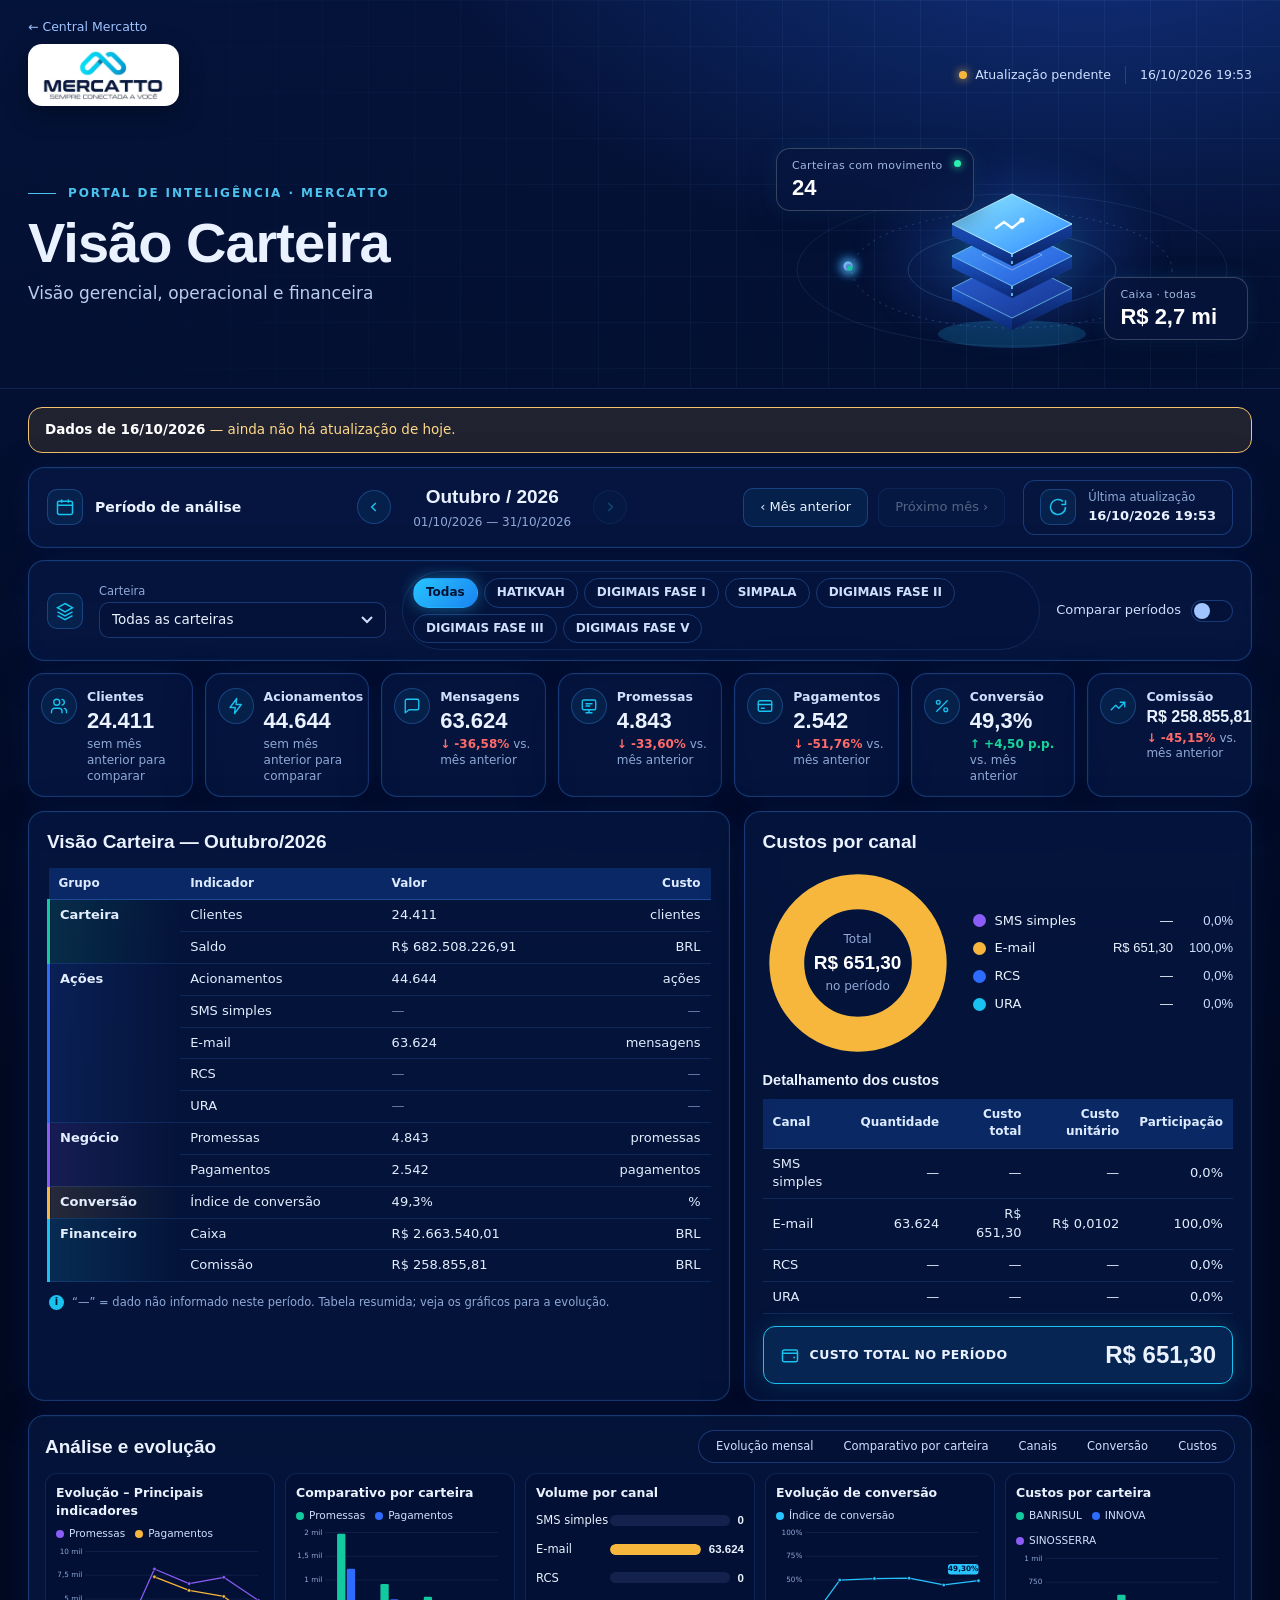
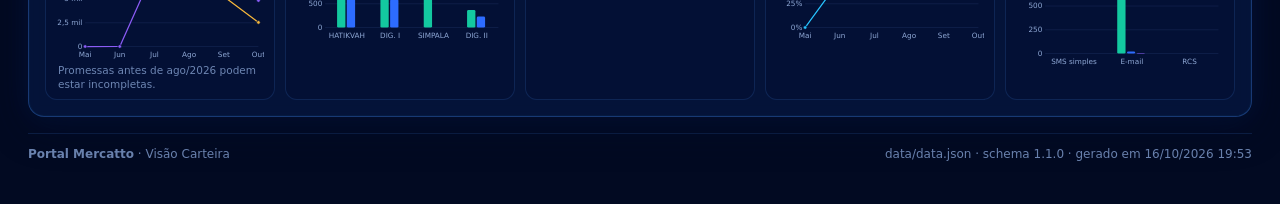
==== commit 428190d6: "Add files via upload" ====
--- a/carteira/index.html
+++ b/carteira/index.html
@@ -289,7 +289,7 @@
     <section class="panel blk" aria-label="Visão Carteira do período">
       <h2 id="tTit">Visão Carteira</h2>
       <div style="overflow:auto"><table>
-        <thead><tr><th>Grupo</th><th>Indicador</th><th>Valor</th><th>Unidade</th><th class="r">Custo</th></tr></thead>
+        <thead><tr><th>Grupo</th><th>Indicador</th><th>Valor</th><th class="r">Custo</th></tr></thead>
         <tbody id="tb"></tbody></table></div>
       <div class="note"><i>i</i><span id="tNote">Tabela resumida. Para mais detalhes, consulte os gráficos.</span></div>
     </section>
@@ -437,7 +437,7 @@
   const c = st.comp, k = st.cart, {y,m} = parse(c);
   $("tTit").textContent = "Visão Carteira — " + MESES[m-1] + "/" + y;
   const row = (g, gc, rows) => rows.map((r,i) => '<tr'+(i===0?' class="grp"':'')+'>'+(i===0?'<td class="g" style="--c:'+gc+'" rowspan="'+rows.length+'">'+g+'</td>':'')
-      +'<td>'+r[0]+'</td><td>'+r[1]+'</td><td>'+r[2]+'</td><td class="r">'+r[3]+'</td></tr>').join("");
+    +'<td>'+r[0]+'</td><td>'+r[1]+'</td><td class="r">'+r[2]+'</td></tr>').join("");
   const v = (ind, f, un) => { const x = val(c,k,ind); return x==null ? '<span class="na">—</span>' : f(x); };
   const un = (ind, u) => val(c,k,ind)==null ? '<span class="na">—</span>' : u;
   const chRows = CH.map(ch => { const x = cv(c,k,ch);
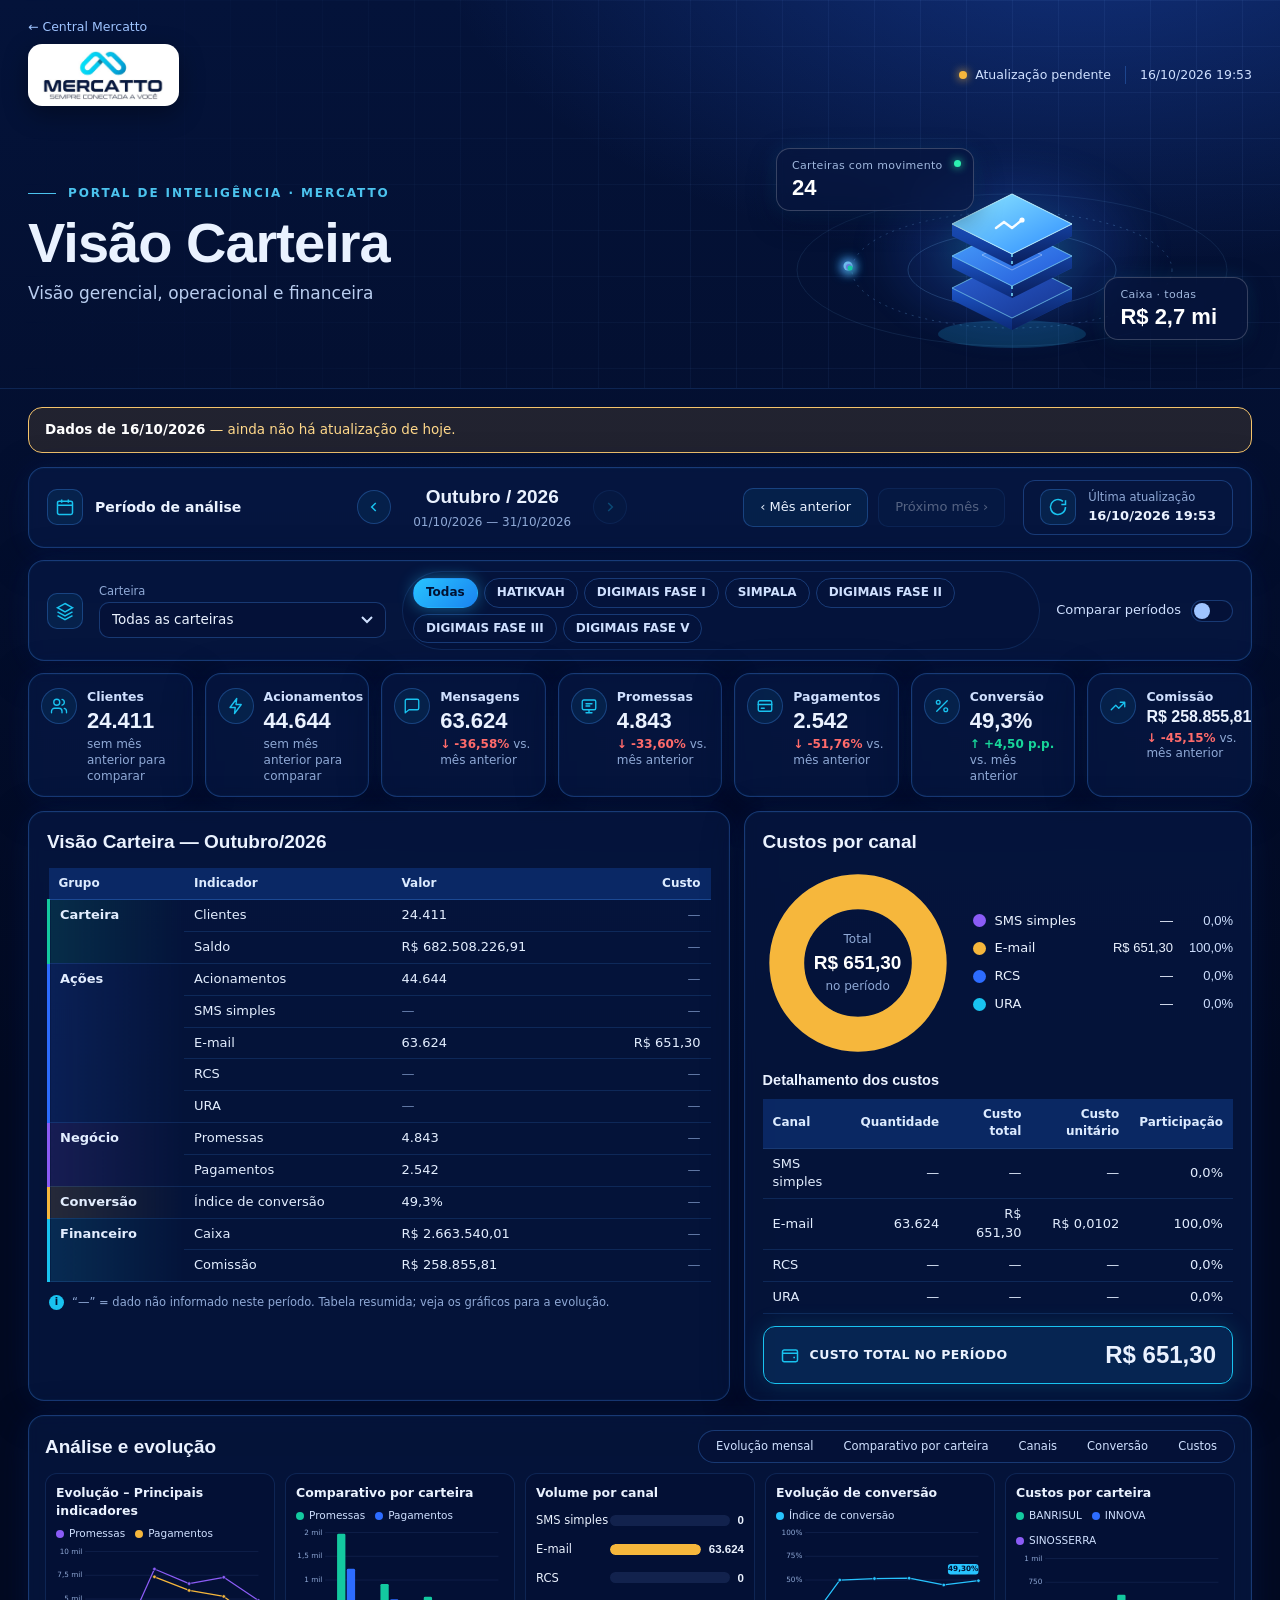
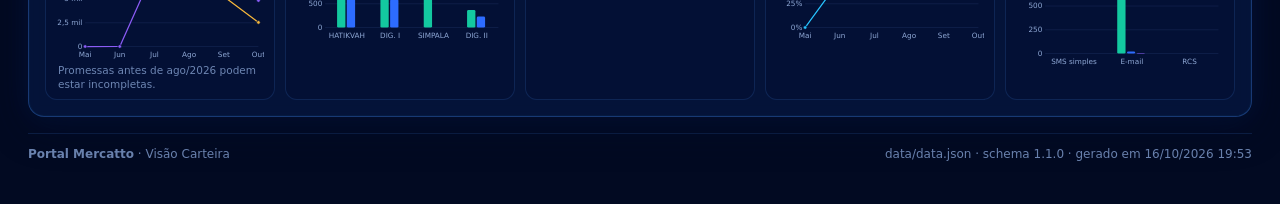
==== commit 758c56f4: "Add files via upload" ====
--- a/carteira/index.html
+++ b/carteira/index.html
@@ -436,19 +436,43 @@
 function tabela(){
   const c = st.comp, k = st.cart, {y,m} = parse(c);
   $("tTit").textContent = "Visão Carteira — " + MESES[m-1] + "/" + y;
+  
+  // Garante que a linha renderiza 3 colunas de dados após o Grupo: Indicador, Valor e Custo
   const row = (g, gc, rows) => rows.map((r,i) => '<tr'+(i===0?' class="grp"':'')+'>'+(i===0?'<td class="g" style="--c:'+gc+'" rowspan="'+rows.length+'">'+g+'</td>':'')
-    +'<td>'+r[0]+'</td><td>'+r[1]+'</td><td class="r">'+r[2]+'</td></tr>').join("");
-  const v = (ind, f, un) => { const x = val(c,k,ind); return x==null ? '<span class="na">—</span>' : f(x); };
-  const un = (ind, u) => val(c,k,ind)==null ? '<span class="na">—</span>' : u;
-  const chRows = CH.map(ch => { const x = cv(c,k,ch);
-    return [ch, x ? fI(x.q) : '<span class="na">—</span>', x ? "mensagens" : '<span class="na">—</span>', x ? fB(x.c) : '<span class="na">—</span>']; });
+      +'<td>'+r[0]+'</td><td>'+r[1]+'</td><td class="r">'+r[2]+'</td></tr>').join("");
+      
+  const v = (ind, f) => { const x = val(c,k,ind); return x==null ? '<span class="na">—</span>' : f(x); };
+  
+  // Canais: [Canal, Quantidade (Valor), Custo Total (Custo)]
+  const chRows = CH.map(ch => { 
+    const x = cv(c,k,ch);
+    return [ch, x ? fI(x.q) : '<span class="na">—</span>', x ? fB(x.c) : '<span class="na">—</span>']; 
+  });
+  
   const dash = '<span class="na">—</span>';
+  
+  // Atribuindo o traço (dash) na coluna de Custo para os indicadores gerais que não possuem custo direto
   $("tb").innerHTML =
-    row("Carteira","#13c9a0",[["Clientes",v("Clientes",fI),un("Clientes","clientes"),dash],["Saldo",v("Saldo",fB),un("Saldo","BRL"),dash]]) +
-    row("Ações","#2d6cff",[["Acionamentos",v("Acionamentos",fI),un("Acionamentos","ações"),dash],...chRows]) +
-    row("Negócio","#8b5cf6",[["Promessas",v("Promessas",fI),un("Promessas","promessas"),dash],["Pagamentos",v("Pagamentos",fI),un("Pagamentos","pagamentos"),dash]]) +
-    row("Conversão","#f6b73c",[["Índice de conversão",v(CONV,fP),un(CONV,"%"),dash]]) +
-    row("Financeiro","#19c3f0",[["Caixa",v("Caixa",fB),un("Caixa","BRL"),dash],["Comissão",v("Comissão",fB),un("Comissão","BRL"),dash]]);
+    row("Carteira","#13c9a0",[
+      ["Clientes", v("Clientes", fI), dash],
+      ["Saldo", v("Saldo", fB), dash]
+    ]) +
+    row("Ações","#2d6cff",[
+      ["Acionamentos", v("Acionamentos", fI), dash],
+      ...chRows
+    ]) +
+    row("Negócio","#8b5cf6",[
+      ["Promessas", v("Promessas", fI), dash],
+      ["Pagamentos", v("Pagamentos", fI), dash]
+    ]) +
+    row("Conversão","#f6b73c",[
+      ["Índice de conversão", v(CONV, fP), dash]
+    ]) +
+    row("Financeiro","#19c3f0",[
+      ["Caixa", v("Caixa", fB), dash],
+      ["Comissão", v("Comissão", fB), dash]
+    ]);
+
   const falta = [];
   if(val(c,k,"Clientes")==null) falta.push("carteira (clientes/saldo)");
   if(val(c,k,"Acionamentos")==null) falta.push("acionamentos");
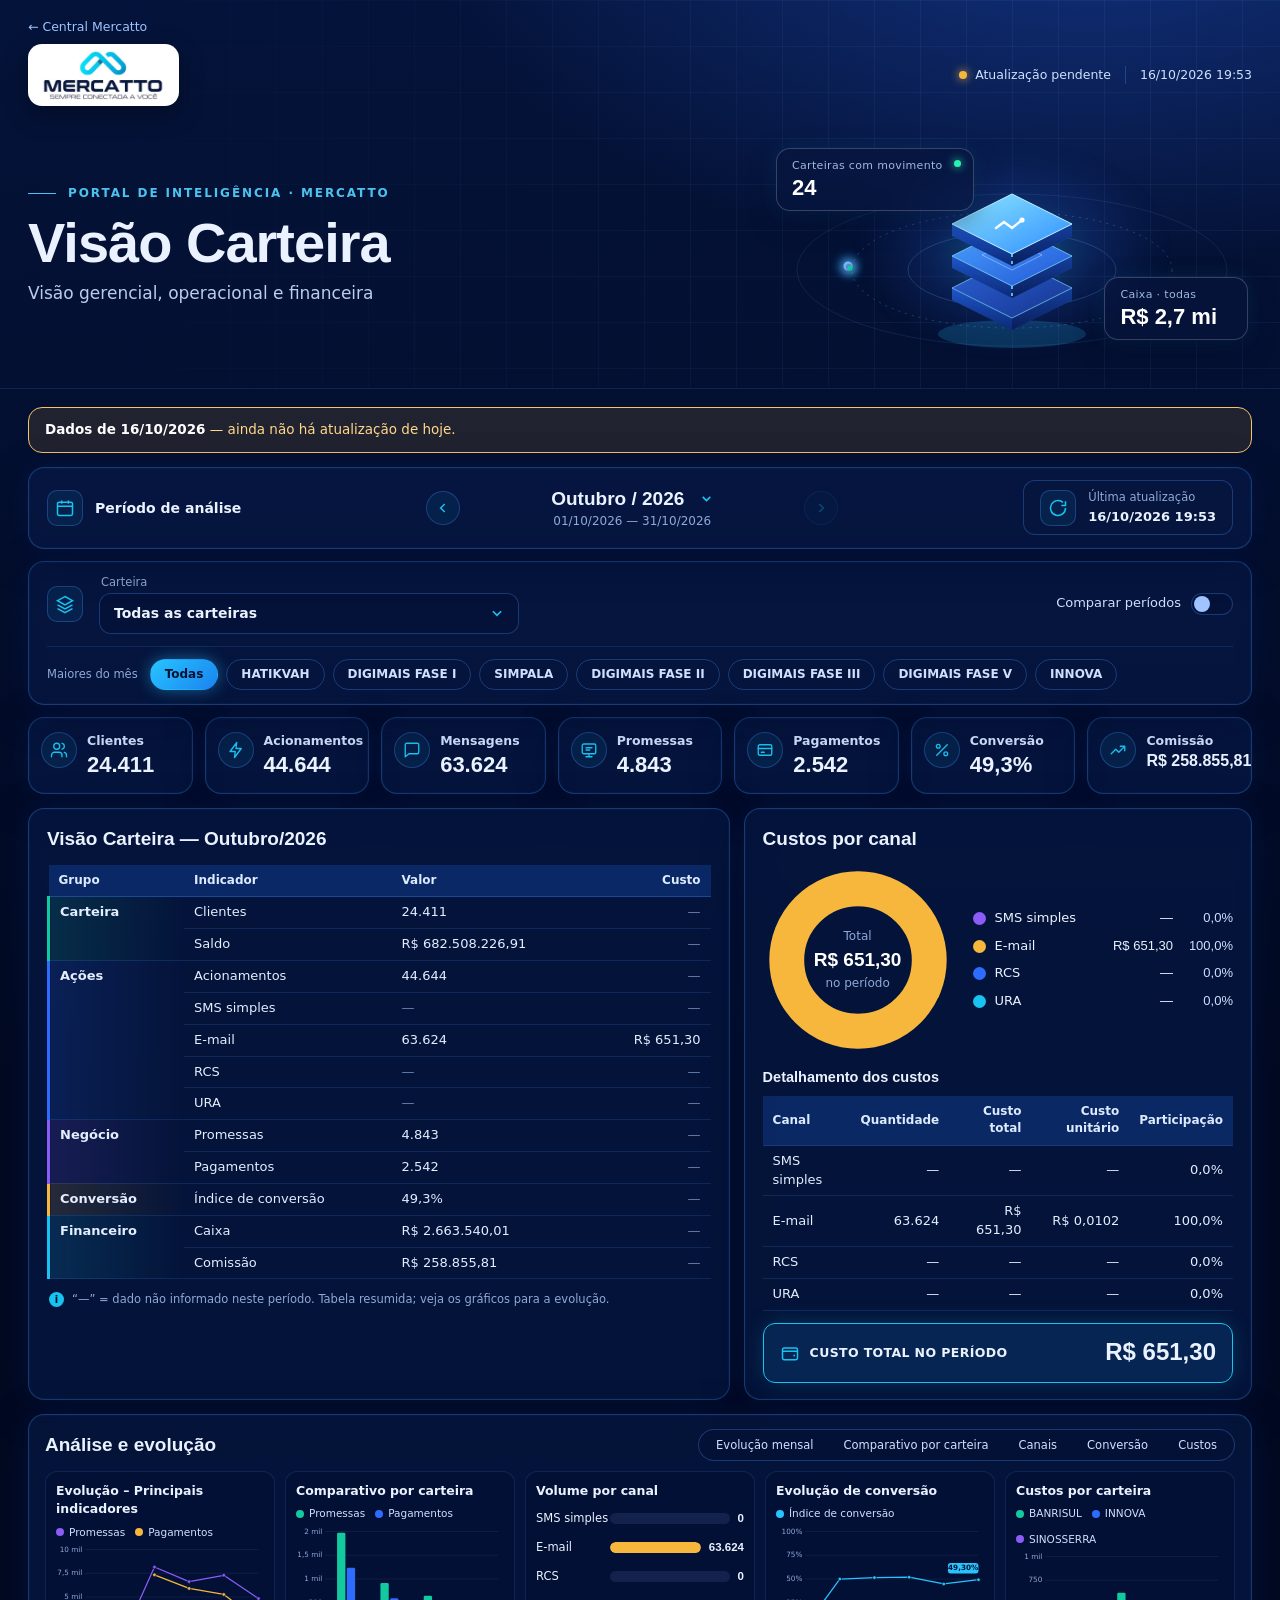
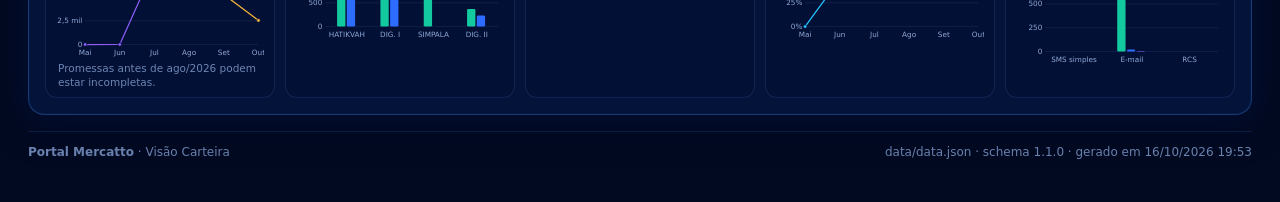
==== commit 1d32fbc0: "Add files via upload" ====
--- a/carteira/index.html
+++ b/carteira/index.html
@@ -78,7 +78,7 @@
 .alert b{color:#fff}
 
 /* periodo */
-.period{display:grid;grid-template-columns:auto 1fr auto auto;align-items:center;gap:18px;padding:12px 18px;margin-bottom:12px}
+.period{display:grid;grid-template-columns:auto 1fr auto;align-items:center;gap:18px;padding:12px 18px;margin-bottom:12px;z-index:3}
 .pl{display:flex;align-items:center;gap:12px;font-weight:600}
 .ic{width:36px;height:36px;border-radius:10px;border:1px solid var(--line);display:grid;place-items:center;color:var(--cy);background:rgba(25,195,240,.08);flex:none}
 .ic svg{width:20px;height:20px}
@@ -86,27 +86,49 @@
 .arrow{width:34px;height:34px;border-radius:50%;border:1px solid var(--line);background:rgba(25,195,240,.06);color:var(--cy);display:grid;place-items:center}
 .arrow:hover:not(:disabled){background:rgba(25,195,240,.2)}
 .arrow:disabled{opacity:.3;cursor:default}
-.pc{text-align:center}
-.pc b{font-size:19px;display:block}
-.pc small{color:var(--mut);font-size:12px}
-.tag{display:inline-block;margin-left:8px;padding:1px 9px;border-radius:999px;border:1px solid #f5c46b;color:#ffd88a;font-size:11px;font-weight:600;vertical-align:middle}
-.pbtn{display:inline-flex;align-items:center;gap:8px;border:1px solid var(--line);background:rgba(25,195,240,.06);border-radius:10px;padding:9px 16px;font-size:13px}
-.pbtn:hover:not(:disabled){background:rgba(25,195,240,.2)}
-.pbtn:disabled{opacity:.35;cursor:default}
+.pc{text-align:center;position:relative}
+.pcb{display:flex;flex-direction:column;align-items:center;gap:1px;border:1px solid transparent;border-radius:12px;background:transparent;padding:4px 16px;min-width:300px}
+.pcb:hover,.pcb[aria-expanded=true]{border-color:var(--line);background:rgba(25,195,240,.08)}
+.pcb b{font-size:19px;display:inline-flex;align-items:center;gap:8px}
+.pcb b svg{width:13px;height:13px;color:var(--cy);transition:transform .2s}
+.pcb[aria-expanded=true] b svg{transform:rotate(180deg)}
+.pcb small{color:var(--mut);font-size:12px}
+.tag{display:inline-block;font-weight:600;padding:1px 9px;border-radius:999px;border:1px solid #f5c46b;color:#ffd88a;font-size:11px;font-weight:600;vertical-align:middle}
+.pop{position:absolute;z-index:30;top:calc(100% + 8px);min-width:100%;max-height:320px;overflow:auto;padding:6px;border:1px solid var(--line);border-radius:14px;background:#06174a;box-shadow:0 18px 50px rgba(0,8,35,.7),0 0 0 1px rgba(25,195,240,.08) inset;text-align:left}
+.pop[hidden]{display:none}
+.pc .pop{left:50%;transform:translateX(-50%);min-width:240px}
+.opt{display:flex;align-items:center;justify-content:space-between;gap:12px;width:100%;border:0;background:transparent;border-radius:9px;padding:8px 12px;font-size:13.5px;color:#dcebff;text-align:left}
+.opt:hover,.opt.act{background:rgba(25,195,240,.14)}
+.opt[aria-selected=true]{background:linear-gradient(135deg,rgba(39,196,255,.30),rgba(26,131,240,.30));color:#fff;font-weight:700}
+.opt .ck{color:var(--cy);font-weight:800;visibility:hidden}
+.opt[aria-selected=true] .ck{visibility:visible}
+.opt small{color:var(--mut);font-size:11.5px}
+.nores{padding:14px 12px;color:var(--mut2);font-size:12.5px;text-align:center}
 .upd{display:flex;align-items:center;gap:12px;border:1px solid var(--line);border-radius:12px;padding:8px 16px;background:rgba(7,22,64,.6)}
 .upd small{display:block;color:var(--mut);font-size:11.5px}
 .upd b{font-size:13px}
 
 /* filtro carteira */
-.filt{display:flex;align-items:center;gap:16px;padding:10px 18px;margin-bottom:12px;flex-wrap:wrap}
-.sel{display:flex;flex-direction:column;gap:2px;min-width:200px}
-.sel small{color:var(--mut);font-size:11.5px}
-select{appearance:none;background:rgba(5,18,56,.9) url("data:image/svg+xml,%3Csvg xmlns='http://www.w3.org/2000/svg' width='12' height='8' fill='none' stroke='%23cfe0ff' stroke-width='2'%3E%3Cpath d='M1 1l5 5 5-5'/%3E%3C/svg%3E") no-repeat right 12px center;border:1px solid var(--line);border-radius:10px;padding:7px 34px 7px 12px;font-size:13.5px;width:100%}
-.chips{display:flex;gap:6px;flex-wrap:wrap;flex:1;padding:6px 10px;border:1px solid var(--line2);border-radius:999px;background:rgba(5,18,56,.45)}
-.chip{border:1px solid var(--line);background:transparent;border-radius:999px;padding:5px 12px;font-size:12px;font-weight:600;color:#cfe0ff;white-space:nowrap}
+.filt{display:grid;grid-template-columns:auto minmax(260px,420px) 1fr auto;grid-template-areas:"ic combo . cmp" "chips chips chips chips";align-items:center;column-gap:16px;row-gap:12px;padding:12px 18px 14px;margin-bottom:12px;z-index:2}
+.filt>.ic{grid-area:ic}
+.combo{grid-area:combo;position:relative;min-width:0}
+.combo>small{display:block;color:var(--mut);font-size:11.5px;margin:0 2px 3px}
+.cbtn{display:flex;align-items:center;justify-content:space-between;gap:10px;width:100%;border:1px solid var(--line);border-radius:12px;background:rgba(5,18,56,.9);padding:9px 14px;font-size:14px;font-weight:600;text-align:left}
+.cbtn:hover,.cbtn[aria-expanded=true]{border-color:var(--cy);box-shadow:0 0 0 3px rgba(25,195,240,.12)}
+.cbtn span{overflow:hidden;text-overflow:ellipsis;white-space:nowrap}
+.cbtn svg{width:14px;height:14px;flex:none;color:var(--cy);transition:transform .2s}
+.cbtn[aria-expanded=true] svg{transform:rotate(180deg)}
+.combo .pop{left:0;right:0;padding:8px}
+.psearch{display:block;width:100%;margin:0 0 6px;border:1px solid var(--line);border-radius:10px;background:rgba(5,18,56,.9);color:var(--ink);padding:8px 12px;font:inherit;font-size:13px}
+.psearch:focus{outline:none;border-color:var(--cy)}
+.plist{max-height:260px;overflow:auto}
+.chipsw{grid-area:chips;display:flex;align-items:center;gap:12px;padding-top:12px;border-top:1px solid var(--line2);min-width:0}
+.chipsw>small{color:var(--mut);font-size:11.5px;white-space:nowrap}
+.chips{display:flex;gap:8px;flex-wrap:wrap;flex:1;min-width:0}
+.chip{border:1px solid var(--line);background:transparent;border-radius:999px;padding:6px 14px;font-size:12px;font-weight:600;color:#cfe0ff;white-space:nowrap}
 .chip:hover{border-color:var(--cy)}
 .chip[aria-pressed=true]{background:linear-gradient(135deg,#27c4ff,#1a83f0);border-color:transparent;color:#021233;box-shadow:0 0 16px rgba(39,196,255,.45)}
-.cmp{display:flex;align-items:center;gap:10px;font-size:13px;color:#cfe0ff}
+.cmp{grid-area:cmp;display:flex;align-items:center;gap:10px;font-size:13px;color:#cfe0ff;justify-self:end}
 .sw{width:42px;height:22px;border-radius:999px;border:1px solid var(--line);background:rgba(5,18,56,.9);position:relative;padding:0}
 .sw::after{content:"";position:absolute;top:2px;left:2px;width:16px;height:16px;border-radius:50%;background:#9fc4ff;transition:.2s}
 .sw[aria-checked=true]{background:rgba(25,195,240,.35);border-color:var(--cy)}
@@ -122,7 +144,14 @@
 .kpi .kv.sm{font-size:16px}
 .kd{font-size:12px;color:var(--mut);line-height:1.3}
 .kd .up{color:var(--ok);font-weight:700}.kd .dn{color:var(--no);font-weight:700}
-.kd .pv{display:block;color:var(--mut2);font-size:11.5px}
+.kd .pv{display:block;color:var(--mut2);font-size:11.5px;margin-top:2px}
+.kd .vs{display:block;color:var(--mut2);font-size:11.5px}
+.kpi.cmpon{border-color:rgba(25,195,240,.45)}
+.cmpnote{display:none;margin:-4px 2px 12px;color:var(--mut);font-size:12px}
+.cmpnote.on{display:block}
+.cmpnote b{color:#cfe0ff}
+.totd{display:block;font:600 12px "Segoe UI",sans-serif;color:var(--mut);text-align:right;margin-top:1px}
+.totd .up{color:var(--ok);font-weight:700}.totd .dn{color:var(--no);font-weight:700}
 
 /* meio */
 .mid{display:grid;grid-template-columns:minmax(0,1.38fr) minmax(0,1fr);gap:14px;margin-bottom:14px}
@@ -180,14 +209,16 @@
   .kpis{grid-template-columns:repeat(4,minmax(0,1fr))}
   .mid{grid-template-columns:minmax(0,1fr)}
   .cgrid{grid-template-columns:repeat(3,minmax(0,1fr))}
-  .period{grid-template-columns:1fr 1fr}.pmid{grid-column:1/3;order:3}
+  .period{grid-template-columns:auto 1fr}.upd{grid-column:1/3}.filt{grid-template-columns:auto minmax(0,1fr) auto;grid-template-areas:"ic combo cmp" "chips chips chips"}
 }
 @media(max-width:720px){
   .in,.wrap{padding-left:14px;padding-right:14px}
   .kpis{grid-template-columns:repeat(2,minmax(0,1fr))}
   .cgrid{grid-template-columns:1fr 1fr}
   .costtop{grid-template-columns:1fr;justify-items:center}
-  .period{grid-template-columns:1fr}.pmid{grid-column:auto}
+  .period{grid-template-columns:1fr;gap:12px}.upd{grid-column:auto}.pmid{gap:10px}.pcb{min-width:0;padding:4px 8px}
+  .filt{grid-template-columns:auto minmax(0,1fr);grid-template-areas:"ic combo" "cmp cmp" "chips chips"}.cmp{justify-self:start}
+  .chipsw{flex-direction:column;align-items:flex-start;gap:8px}.chips{flex-wrap:nowrap;overflow-x:auto;width:100%;padding-bottom:4px}
   .tabs{width:100%}
 }
 @media(max-width:480px){.cgrid{grid-template-columns:1fr}}
@@ -266,24 +297,31 @@
     <div class="pl"><span class="ic"><svg viewBox="0 0 24 24" fill="none" stroke="currentColor" stroke-width="1.8"><rect x="3" y="5" width="18" height="16" rx="2"/><path d="M3 10h18M8 3v4M16 3v4"/></svg></span>Período de análise</div>
     <div class="pmid">
       <button class="arrow" id="prev" aria-label="Mês anterior"><svg width="14" height="14" viewBox="0 0 24 24" fill="none" stroke="currentColor" stroke-width="2.5"><path d="M15 5l-7 7 7 7"/></svg></button>
-      <div class="pc"><b class="num" id="pLabel">—</b><small id="pRange"></small></div>
+      <div class="pc">
+        <button class="pcb" id="pBtn" aria-haspopup="listbox" aria-expanded="false" aria-label="Escolher mês"><b class="num"><span id="pLabel">—</span><span id="pTag"></span><svg viewBox="0 0 24 24" fill="none" stroke="currentColor" stroke-width="3"><path d="M5 9l7 7 7-7"/></svg></b><small id="pRange"></small></button>
+        <div class="pop" id="pPop" role="listbox" aria-label="Meses disponíveis" hidden></div>
+      </div>
       <button class="arrow" id="next" aria-label="Próximo mês"><svg width="14" height="14" viewBox="0 0 24 24" fill="none" stroke="currentColor" stroke-width="2.5"><path d="M9 5l7 7-7 7"/></svg></button>
-    </div>
-    <div style="display:flex;gap:10px">
-      <button class="pbtn" id="prevB">‹ Mês anterior</button>
-      <button class="pbtn" id="nextB">Próximo mês ›</button>
     </div>
     <div class="upd"><span class="ic"><svg viewBox="0 0 24 24" fill="none" stroke="currentColor" stroke-width="1.8"><path d="M21 12a9 9 0 1 1-3-6.7M21 4v5h-5"/></svg></span><div><small>Última atualização</small><b id="updTxt">—</b></div></div>
   </section>
 
   <section class="panel filt" aria-label="Carteira">
     <span class="ic"><svg viewBox="0 0 24 24" fill="none" stroke="currentColor" stroke-width="1.8"><path d="M12 3l9 5-9 5-9-5 9-5zM3 13l9 5 9-5M3 17.5l9 5 9-5"/></svg></span>
-    <label class="sel"><small>Carteira</small><select id="cart"></select></label>
-    <div class="chips" id="chips"></div>
+    <div class="combo">
+      <small id="cartLbl">Carteira</small>
+      <button class="cbtn" id="cartBtn" aria-haspopup="listbox" aria-expanded="false" aria-labelledby="cartLbl cartTxt"><span id="cartTxt">Todas as carteiras</span><svg viewBox="0 0 24 24" fill="none" stroke="currentColor" stroke-width="3"><path d="M5 9l7 7 7-7"/></svg></button>
+      <div class="pop" id="cartPop" hidden>
+        <input class="psearch" id="cartQ" type="search" placeholder="Buscar carteira…" aria-label="Buscar carteira" autocomplete="off">
+        <div class="plist" id="cartList" role="listbox" aria-label="Carteiras"></div>
+      </div>
+    </div>
+    <div class="chipsw"><small>Maiores do mês</small><div class="chips" id="chips"></div></div>
     <div class="cmp"><span>Comparar períodos</span><button class="sw" id="cmp" role="switch" aria-checked="false" aria-label="Comparar períodos"></button></div>
   </section>
 
   <section class="kpis" id="kpis" aria-label="Resumo do período"></section>
+  <p class="cmpnote" id="cmpNote"></p>
 
   <div class="mid">
     <section class="panel blk" aria-label="Visão Carteira do período">
@@ -301,7 +339,7 @@
       </div>
       <h3>Detalhamento dos custos</h3>
       <div style="overflow:auto"><table><thead><tr><th>Canal</th><th class="r">Quantidade</th><th class="r">Custo total</th><th class="r">Custo unitário</th><th class="r">Participação</th></tr></thead><tbody id="cb"></tbody></table></div>
-      <div class="total"><span><svg width="20" height="20" viewBox="0 0 24 24" fill="none" stroke="#19c3f0" stroke-width="1.8"><rect x="3" y="6" width="18" height="14" rx="2"/><path d="M3 10h18M16 15h2"/></svg>CUSTO TOTAL NO PERÍODO</span><b class="num" id="cTot">R$ 0,00</b></div>
+      <div class="total"><span><svg width="20" height="20" viewBox="0 0 24 24" fill="none" stroke="#19c3f0" stroke-width="1.8"><rect x="3" y="6" width="18" height="14" rx="2"/><path d="M3 10h18M16 15h2"/></svg>CUSTO TOTAL NO PERÍODO</span><div style="text-align:right"><b class="num" id="cTot">R$ 0,00</b><span class="totd" id="cTotD"></span></div></div>
     </section>
   </div>
 
@@ -421,16 +459,27 @@
     {l:"Conversão", i:"pct", g:c=>val(c,cart,CONV), f:fP, pp:true},
     {l:"Comissão", i:"up", g:c=>val(c,cart,"Comissão"), f:fB, sm:true}
   ];
+  const on = st.cmp;
+  const pLab = pc ? MABR[parse(pc).m-1]+"/"+parse(pc).y : "";
   $("kpis").innerHTML = defs.map(d => {
-    const v = d.g(st.comp), p = pc ? d.g(pc) : null;
-    let delta;
-    if(v==null || p==null) delta = '<span>sem mês anterior para comparar</span>';
-    else if(d.pp){ const x = Math.round((v-p)*10)/10; delta = '<span class="'+(x>=0?"up":"dn")+'">'+(x>=0?"↑ +":"↓ ")+nD.format(x).replace(/,00$/,",0")+" p.p.</span> "+vsTxt; }
-    else if(p===0){ delta = '<span>mês anterior sem base</span>'; }
-    else { const x = (v-p)/Math.abs(p)*100; delta = '<span class="'+(x>=0?"up":"dn")+'">'+(x>=0?"↑ +":"↓ ")+nD.format(x)+"%</span> "+vsTxt; }
-    const prev = st.cmp && p!=null ? '<span class="pv">Anterior: '+d.f(p)+'</span>' : "";
-    return '<div class="panel kpi">'+ico(d.i)+'<div class="kb"><div class="kl">'+d.l+'</div><div class="kv'+(d.sm?" sm":"")+'">'+d.f(v)+'</div><div class="kd">'+delta+prev+'</div></div></div>';
+    const v = d.g(st.comp);
+    let extra = "";
+    if(on){
+      const p = pc ? d.g(pc) : null;
+      if(v==null || p==null) extra = '<div class="kd"><span>sem mês anterior para comparar</span></div>';
+      else {
+        let delta;
+        if(d.pp){ const x = Math.round((v-p)*10)/10; delta = '<span class="'+(x>=0?"up":"dn")+'">'+(x>=0?"↑ +":"↓ ")+nD.format(x).replace(/,00$/,",0")+" p.p.</span>"; }
+        else if(p===0) delta = '<span>sem base anterior</span>';
+        else { const x = (v-p)/Math.abs(p)*100; delta = '<span class="'+(x>=0?"up":"dn")+'">'+(x>=0?"↑ +":"↓ ")+nD.format(x)+"%</span>"; }
+        extra = '<div class="kd">'+delta+'<span class="pv">'+pLab+": "+d.f(p)+'</span></div>';
+      }
+    }
+    return '<div class="panel kpi'+(on?" cmpon":"")+'">'+ico(d.i)+'<div class="kb"><div class="kl">'+d.l+'</div><div class="kv'+(d.sm?" sm":"")+'">'+d.f(v)+'</div>'+extra+'</div></div>';
   }).join("");
+  const nt = $("cmpNote");
+  nt.className = "cmpnote"+(on?" on":"");
+  nt.innerHTML = on ? (pc ? "Comparando <b>"+rotulo(st.comp)+"</b> com <b>"+rotulo(pc)+"</b>."+(emAndamento(st.comp)?" O mês atual está em andamento, então as variações podem aparecer menores que o fechamento real.":"") : "Não há mês anterior para comparar.") : "";
 }
 
 function tabela(){
@@ -485,6 +534,10 @@
   const rows = CH.map(ch => ({ch, x:cv(c,k,ch)}));
   const tot = rows.reduce((s,r)=>s+(r.x?r.x.c:0),0);
   $("dTot").textContent = fB(tot); $("cTot").textContent = fB(tot);
+  const pcx = prevComp(c); let td = "";
+  if(st.cmp){ const pt = pcx ? custo(pcx,k) : null;
+    td = pt==null ? "sem mês anterior" : (pt===0 ? "mês anterior: R$ 0,00" : (()=>{ const x=(tot-pt)/pt*100; return '<span class="'+(x<=0?"up":"dn")+'">'+(x>=0?"↑ +":"↓ ")+nD.format(x)+"%</span> · "+MABR[parse(pcx).m-1]+": "+fB(pt); })()); }
+  $("cTotD").innerHTML = td;
   // donut
   const Cc = 2*Math.PI*45; let off = 0, h = '<circle cx="60" cy="60" r="45" stroke="rgba(120,170,255,.14)" fill="none" stroke-width="22"/>';
   if(tot>0) for(const r of rows){ if(!r.x || r.x.c<=0) continue; const l = r.x.c/tot*Cc;
@@ -574,17 +627,51 @@
 /* ---------- controles ---------- */
 function controles(){
   const c = st.comp, {y,m} = parse(c), i = comps.indexOf(c);
-  $("pLabel").innerHTML = MESES[m-1]+" / "+y + (emAndamento(c)?'<span class="tag">em andamento</span>':"");
+  $("pLabel").textContent = MESES[m-1]+" / "+y;
+  $("pTag").innerHTML = emAndamento(c) ? '<span class="tag">em andamento</span>' : "";
   $("pRange").textContent = "01/"+pad(m)+"/"+y+" — "+lastDay(c)+"/"+pad(m)+"/"+y;
-  for(const id of ["prev","prevB"]) $(id).disabled = i<=0;
-  for(const id of ["next","nextB"]) $(id).disabled = i>=comps.length-1;
-  const todas = [...new Set(comps.flatMap(cc=>carteirasDe(cc)))].sort((a,b)=>nome(a).localeCompare(nome(b)));
-  $("cart").innerHTML = '<option value="'+ALL+'">Todas as carteiras</option>' + todas.map(p=>'<option value="'+esc(p)+'" title="'+esc(p)+'">'+esc(nome(p))+'</option>').join("");
-  $("cart").value = todas.includes(st.cart) || st.cart===ALL ? st.cart : ALL;
-  const top = ranking(c).slice(0,6);
+  $("prev").disabled = i<=0; $("next").disabled = i>=comps.length-1;
+  $("pPop").innerHTML = [...comps].reverse().map(x=>'<button class="opt" role="option" data-c="'+x+'" aria-selected="'+(x===c)+'"><span>'+rotulo(x)+(emAndamento(x)?' <small>em andamento</small>':'')+'</span><span class="ck">✓</span></button>').join("");
+  $("pPop").querySelectorAll("button").forEach(b=>b.onclick=()=>{ st.comp=b.dataset.c; fechar(); render(); });
+  $("cartTxt").textContent = nome(st.cart);
+  listaCarteiras();
+  const top = ranking(c).slice(0,7);
   $("chips").innerHTML = [ALL,...top].map(p=>'<button class="chip" data-p="'+esc(p)+'" aria-pressed="'+(st.cart===p)+'">'+esc(p===ALL?"Todas":nome(p))+'</button>').join("");
   $("chips").querySelectorAll("button").forEach(b=>b.onclick=()=>{ st.cart=b.dataset.p; render(); });
 }
+function listaCarteiras(){
+  const q = $("cartQ").value.trim().toLocaleLowerCase("pt-BR");
+  const todas = [...new Set(comps.flatMap(cc=>carteirasDe(cc)))].sort((a,b)=>nome(a).localeCompare(nome(b)));
+  const itens = [ALL,...todas].filter(p=>!q || nome(p).toLocaleLowerCase("pt-BR").includes(q));
+  $("cartList").innerHTML = itens.length ? itens.map(p=>'<button class="opt" role="option" data-p="'+esc(p)+'" aria-selected="'+(st.cart===p)+'"><span>'+esc(nome(p))+'</span><span class="ck">✓</span></button>').join("") : '<div class="nores">Nenhuma carteira encontrada.</div>';
+  $("cartList").querySelectorAll("button").forEach(b=>b.onclick=()=>{ st.cart=b.dataset.p; fechar(); render(); });
+}
+/* popovers (mês e carteira) */
+const POPS = [["pBtn","pPop"],["cartBtn","cartPop"]];
+function fechar(except){ for(const [b,p] of POPS){ if(b===except) continue; $(p).hidden = true; $(b).setAttribute("aria-expanded","false"); } }
+function alternar(b,p){
+  const abrir = $(p).hidden; fechar(abrir?b:null);
+  $(p).hidden = !abrir; $(b).setAttribute("aria-expanded", String(abrir));
+  if(abrir){
+    if(p==="cartPop"){ $("cartQ").value=""; listaCarteiras(); setTimeout(()=>$("cartQ").focus(),0); }
+    const sel = $(p).querySelector('[aria-selected="true"]'); if(sel) sel.scrollIntoView({block:"nearest"});
+  }
+}
+for(const [b,p] of POPS) $(b).onclick = e => { e.stopPropagation(); alternar(b,p); };
+for(const [b,p] of POPS) $(p).onclick = e => e.stopPropagation();
+document.addEventListener("click", () => fechar());
+document.addEventListener("keydown", e => {
+  if(e.key==="Escape"){ const aberto = POPS.find(([b,p])=>!$(p).hidden); fechar(); if(aberto) $(aberto[0]).focus(); return; }
+  if(e.key!=="ArrowDown" && e.key!=="ArrowUp") return;
+  const aberto = POPS.find(([b,p])=>!$(p).hidden); if(!aberto) return;
+  const ops = [...$(aberto[1]).querySelectorAll(".opt")]; if(!ops.length) return;
+  e.preventDefault();
+  let i = ops.indexOf(document.activeElement);
+  i = e.key==="ArrowDown" ? Math.min(ops.length-1,i+1) : (i<=0 ? 0 : i-1);
+  ops[i].focus();
+});
+$("cartQ").addEventListener("input", listaCarteiras);
+$("cartQ").addEventListener("keydown", e => { if(e.key==="Enter"){ const o = $("cartList").querySelector(".opt"); if(o) o.click(); } });
 function carimbo(){
   const g = new Date(D.generated_at), ok = !isNaN(g);
   const txt = ok ? g.toLocaleDateString("pt-BR")+" "+g.toLocaleTimeString("pt-BR",{hour:"2-digit",minute:"2-digit"}) : "não informada";
@@ -612,10 +699,9 @@
 $("tabs").querySelectorAll("button").forEach(b=>b.onclick=()=>{ st.tab = st.tab===b.dataset.t ? null : b.dataset.t; render();
   if(st.tab){ const p = document.querySelector('.cp[data-t="'+st.tab+'"]'); if(p) p.scrollIntoView({behavior:"smooth",block:"nearest"}); } });
 const go = d => { const i = comps.indexOf(st.comp)+d; if(i>=0 && i<comps.length){ st.comp = comps[i]; render(); } };
-for(const id of ["prev","prevB"]) $(id).onclick = ()=>go(-1);
-for(const id of ["next","nextB"]) $(id).onclick = ()=>go(1);
-$("cart").onchange = e => { st.cart = e.target.value; render(); };
-$("cmp").onclick = () => { st.cmp = !st.cmp; $("cmp").setAttribute("aria-checked", String(st.cmp)); kpis(); };
+$("prev").onclick = ()=>go(-1);
+$("next").onclick = ()=>go(1);
+$("cmp").onclick = () => { st.cmp = !st.cmp; $("cmp").setAttribute("aria-checked", String(st.cmp)); kpis(); custos(); };
 
 function erro(msg){ const al = $("alert"); al.className = "alert err"; al.style.display = "block"; al.innerHTML = "<b>Não foi possível carregar a base.</b> "+esc(msg); }
 async function carregar(primeira){
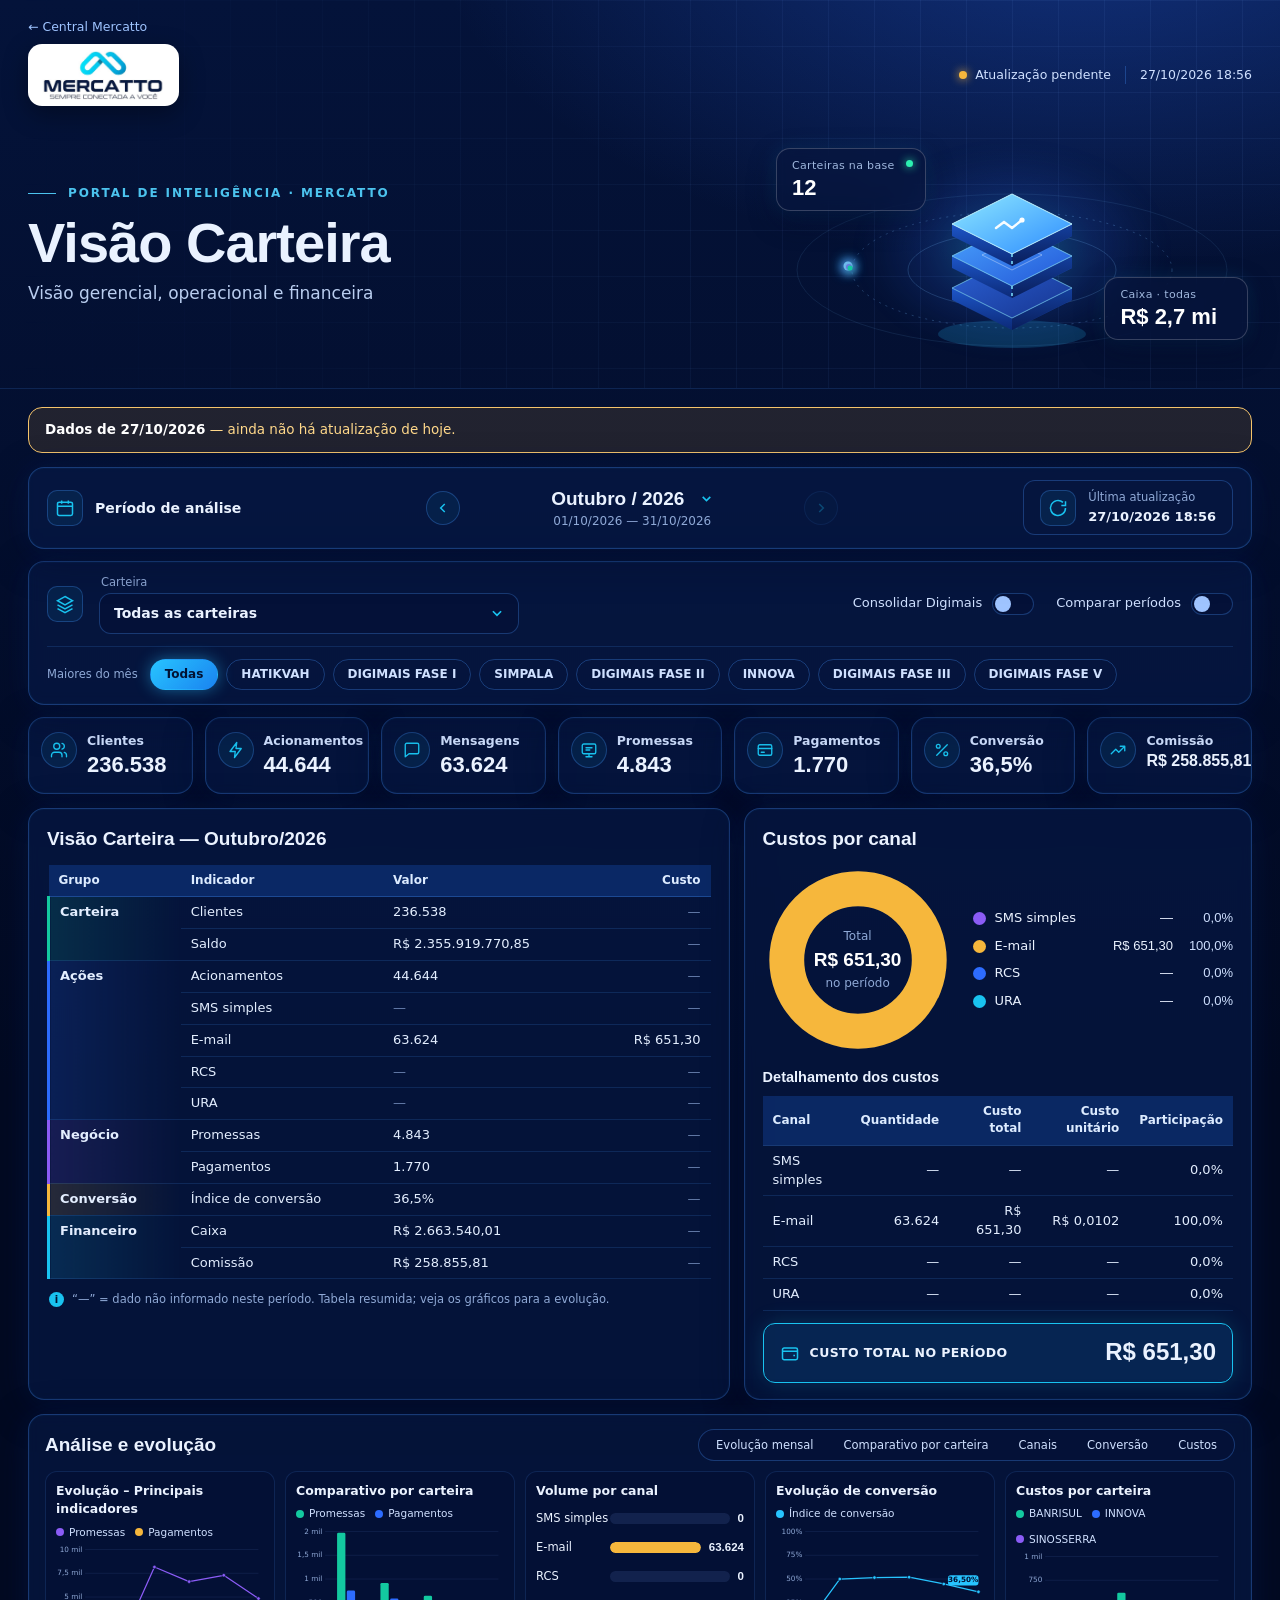
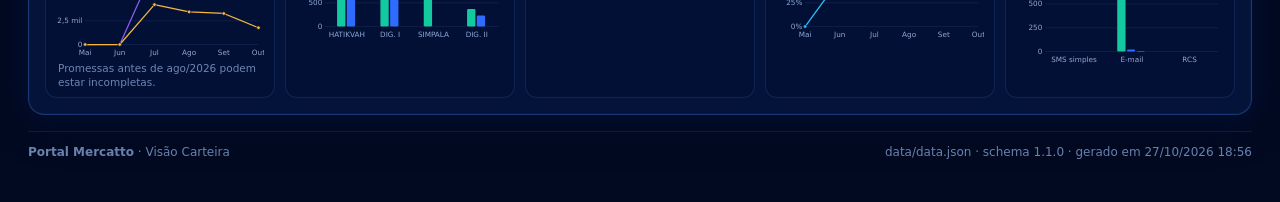
==== commit af1c7be7: "Add files via upload" ====
--- a/carteira/index.html
+++ b/carteira/index.html
@@ -1,723 +1,770 @@
-<!DOCTYPE html>
-<html lang="pt-BR"><head><meta charset="utf-8">
-<meta name="viewport" content="width=device-width, initial-scale=1">
-<title>Visão Carteira</title>
-<style>
-:root{
-  --bg0:#020a22;--bg1:#04133a;--bg2:#071d52;
-  --card:rgba(9,28,78,.55);--card2:rgba(7,22,64,.72);
-  --line:rgba(70,150,255,.30);--line2:rgba(70,150,255,.16);
-  --ink:#eaf2ff;--mut:#8fa9d6;--mut2:#6d86b3;
-  --cy:#19c3f0;--bl:#2d6cff;--tl:#13c9a0;--pu:#8b5cf6;--am:#f6b73c;--ok:#18d69a;--no:#ff6b6b;
-}
-*{box-sizing:border-box}
-html{scroll-behavior:smooth;background:#020a22}
-body{margin:0;color:var(--ink);font:14px/1.45 "Segoe UI Variable","Segoe UI",system-ui,Arial,sans-serif;
-  background:radial-gradient(1100px 600px at 85% -5%,rgba(45,108,255,.35),transparent 60%),linear-gradient(180deg,var(--bg1),var(--bg0) 60%);min-height:100vh}
-.num,h1,h2,h3,.kv,.big{font-family:Bahnschrift,"Segoe UI Variable Display","Segoe UI",Arial,sans-serif;font-variant-numeric:tabular-nums}
-button,select{font:inherit;color:inherit}
-button{cursor:pointer}
-:focus-visible{outline:2px solid var(--cy);outline-offset:2px}
-
-/* ---------- topo (padrão CPC) ---------- */
-.hero{position:relative;overflow:hidden;border-bottom:1px solid var(--line2)}
-.hero::after{content:"";position:absolute;inset:0;pointer-events:none;background-image:linear-gradient(rgba(120,170,255,.07) 1px,transparent 1px),linear-gradient(90deg,rgba(120,170,255,.07) 1px,transparent 1px);background-size:46px 46px;-webkit-mask-image:linear-gradient(90deg,transparent,#000 70%);mask-image:linear-gradient(90deg,transparent,#000 70%)}
-.in{position:relative;z-index:1;max-width:1340px;margin:0 auto;padding:16px 28px 0}
-.portal-back{display:inline-block;color:#9fc4ff;text-decoration:none;font-size:12.5px;margin-bottom:8px}
-.portal-back:hover{color:#fff}
-.topbar{display:flex;align-items:center;justify-content:space-between;gap:16px;flex-wrap:wrap}
-.logo{background:#fff;border-radius:14px;padding:6px 14px;box-shadow:0 8px 24px rgba(0,0,0,.35)}
-.logo img{display:block;height:50px;width:auto}
-.side{display:flex;align-items:center;gap:14px;flex-wrap:wrap;font-size:12.5px;color:#cfe0ff}
-.live{display:inline-flex;align-items:center;gap:8px}
-.live i,.dotlive{width:8px;height:8px;border-radius:50%;background:#2cf0b0;box-shadow:0 0 10px #2cf0b0;animation:blip 1.6s infinite}
-.live.warn i{background:var(--am);box-shadow:0 0 10px var(--am)}
-@keyframes blip{50%{opacity:.35}}
-.sep{width:1px;height:18px;background:var(--line)}
-.hgrid{display:flex;align-items:center;justify-content:space-between;gap:24px;padding:26px 0 30px}
-.eyebrow{display:flex;align-items:center;gap:12px;font-size:12px;font-weight:700;letter-spacing:.16em;color:#4cc3ee}
-.eyebrow::before{content:"";width:28px;height:1px;background:#4cc3ee}
-h1{margin:12px 0 0;font-size:clamp(36px,5vw,56px);line-height:1;font-weight:800;letter-spacing:-1px}
-.sub{margin:10px 0 0;font-size:17px;color:#b9cdef}
-.hgrid{padding:14px 0 18px!important}
-.orb{position:relative;width:460px;height:250px;flex:none;margin-right:10px}
-.orb svg{position:absolute;inset:0;width:100%;height:100%;overflow:visible}
-.orb .glow{position:absolute;left:50%;top:52%;width:300px;height:200px;margin:-100px 0 0 -150px;border-radius:50%;background:radial-gradient(closest-side,rgba(39,196,255,.38),rgba(45,108,255,.16) 55%,transparent);filter:blur(10px);animation:resp 5s ease-in-out infinite}
-@keyframes resp{50%{opacity:.6;transform:scale(1.08)}}
-.orb .rip{transform-box:fill-box;transform-origin:center;animation:ripple 4.8s ease-out infinite;opacity:0}
-.orb .rip.r2{animation-delay:-2.4s}
-@keyframes ripple{0%{transform:scale(.55);opacity:.55}100%{transform:scale(1.25);opacity:0}}
-.orb .stack{animation:flut 6s ease-in-out infinite}
-@keyframes flut{50%{transform:translateY(-7px)}}
-.orb .ly{transition:transform .4s}
-.orb .ly1{animation:abre1 6s ease-in-out infinite}
-.orb .ly3{animation:abre3 6s ease-in-out infinite}
-@keyframes abre1{50%{transform:translateY(7px)}}
-@keyframes abre3{50%{transform:translateY(-7px)}}
-.orb .beam{stroke-dasharray:3 4;animation:dash 1.4s linear infinite}
-@keyframes dash{to{stroke-dashoffset:-14}}
-.orb .dot{position:absolute;left:0;top:0;width:9px;height:9px;margin:-4.5px 0 0 -4.5px;border-radius:50%;background:#7fe4ff;box-shadow:0 0 12px 3px rgba(39,196,255,.8);offset-path:path("M 70 150 a160 58 0 1 0 320 0 a160 58 0 1 0 -320 0");offset-rotate:0deg;animation:orbita 14s linear infinite}
-.orb .dot.d2{width:6px;height:6px;margin:-3px 0 0 -3px;background:#8b5cf6;box-shadow:0 0 10px 3px rgba(139,92,246,.8);animation-duration:21s;animation-delay:-8s;animation-direction:reverse}
-.orb .dot.d3{width:5px;height:5px;margin:-2.5px 0 0 -2.5px;background:#13c9a0;box-shadow:0 0 9px 2px rgba(19,201,160,.8);animation-duration:17s;animation-delay:-4s}
-@keyframes orbita{to{offset-distance:100%}}
-.fchip{position:absolute;display:flex;flex-direction:column;gap:1px;padding:9px 30px 9px 15px;border-radius:14px;border:1px solid rgba(255,255,255,.2);background:rgba(8,22,62,.62);backdrop-filter:blur(8px);box-shadow:0 10px 28px rgba(0,10,40,.45),0 0 20px rgba(39,196,255,.12);animation:flutua 6s ease-in-out infinite;min-width:128px}
-.fchip small{font-size:11px;color:#9fb7dd;letter-spacing:.03em}
-.fchip b{font:700 22px Bahnschrift,"Segoe UI",sans-serif;color:#fff;font-variant-numeric:tabular-nums}
-.fchip.c1{left:-6px;top:28px}
-.fchip.c2{right:-6px;bottom:30px;animation-delay:-3s}
-.fchip i{position:absolute;top:11px;right:12px;width:7px;height:7px;border-radius:50%;background:#2cf0b0;box-shadow:0 0 8px #2cf0b0}
-@keyframes flutua{50%{transform:translateY(-7px)}}
-@media(max-width:1100px){.orb{width:380px;transform:scale(.9);transform-origin:right center}.orb .dot{display:none}}
-@media(max-width:900px){.orb{display:none}}
-
-/* ---------- layout ---------- */
-.wrap{max-width:1340px;margin:0 auto;padding:18px 28px 40px}
-.panel{background:var(--card);border:1px solid var(--line);border-radius:16px;box-shadow:0 0 0 1px rgba(25,195,240,.04) inset,0 10px 40px rgba(0,10,40,.45),0 0 28px rgba(45,108,255,.10);backdrop-filter:blur(6px);position:relative}
-.alert{display:none;margin-bottom:14px;padding:12px 16px;border-radius:14px;border:1px solid #f5c46b;background:rgba(245,170,40,.12);color:#ffd88a;font-size:13.5px}
-.alert.err{border-color:var(--no);background:rgba(255,107,107,.12);color:#ffb4b4}
-.alert b{color:#fff}
-
-/* periodo */
-.period{display:grid;grid-template-columns:auto 1fr auto;align-items:center;gap:18px;padding:12px 18px;margin-bottom:12px;z-index:3}
-.pl{display:flex;align-items:center;gap:12px;font-weight:600}
-.ic{width:36px;height:36px;border-radius:10px;border:1px solid var(--line);display:grid;place-items:center;color:var(--cy);background:rgba(25,195,240,.08);flex:none}
-.ic svg{width:20px;height:20px}
-.pmid{display:flex;align-items:center;justify-content:center;gap:22px}
-.arrow{width:34px;height:34px;border-radius:50%;border:1px solid var(--line);background:rgba(25,195,240,.06);color:var(--cy);display:grid;place-items:center}
-.arrow:hover:not(:disabled){background:rgba(25,195,240,.2)}
-.arrow:disabled{opacity:.3;cursor:default}
-.pc{text-align:center;position:relative}
-.pcb{display:flex;flex-direction:column;align-items:center;gap:1px;border:1px solid transparent;border-radius:12px;background:transparent;padding:4px 16px;min-width:300px}
-.pcb:hover,.pcb[aria-expanded=true]{border-color:var(--line);background:rgba(25,195,240,.08)}
-.pcb b{font-size:19px;display:inline-flex;align-items:center;gap:8px}
-.pcb b svg{width:13px;height:13px;color:var(--cy);transition:transform .2s}
-.pcb[aria-expanded=true] b svg{transform:rotate(180deg)}
-.pcb small{color:var(--mut);font-size:12px}
-.tag{display:inline-block;font-weight:600;padding:1px 9px;border-radius:999px;border:1px solid #f5c46b;color:#ffd88a;font-size:11px;font-weight:600;vertical-align:middle}
-.pop{position:absolute;z-index:30;top:calc(100% + 8px);min-width:100%;max-height:320px;overflow:auto;padding:6px;border:1px solid var(--line);border-radius:14px;background:#06174a;box-shadow:0 18px 50px rgba(0,8,35,.7),0 0 0 1px rgba(25,195,240,.08) inset;text-align:left}
-.pop[hidden]{display:none}
-.pc .pop{left:50%;transform:translateX(-50%);min-width:240px}
-.opt{display:flex;align-items:center;justify-content:space-between;gap:12px;width:100%;border:0;background:transparent;border-radius:9px;padding:8px 12px;font-size:13.5px;color:#dcebff;text-align:left}
-.opt:hover,.opt.act{background:rgba(25,195,240,.14)}
-.opt[aria-selected=true]{background:linear-gradient(135deg,rgba(39,196,255,.30),rgba(26,131,240,.30));color:#fff;font-weight:700}
-.opt .ck{color:var(--cy);font-weight:800;visibility:hidden}
-.opt[aria-selected=true] .ck{visibility:visible}
-.opt small{color:var(--mut);font-size:11.5px}
-.nores{padding:14px 12px;color:var(--mut2);font-size:12.5px;text-align:center}
-.upd{display:flex;align-items:center;gap:12px;border:1px solid var(--line);border-radius:12px;padding:8px 16px;background:rgba(7,22,64,.6)}
-.upd small{display:block;color:var(--mut);font-size:11.5px}
-.upd b{font-size:13px}
-
-/* filtro carteira */
-.filt{display:grid;grid-template-columns:auto minmax(260px,420px) 1fr auto;grid-template-areas:"ic combo . cmp" "chips chips chips chips";align-items:center;column-gap:16px;row-gap:12px;padding:12px 18px 14px;margin-bottom:12px;z-index:2}
-.filt>.ic{grid-area:ic}
-.combo{grid-area:combo;position:relative;min-width:0}
-.combo>small{display:block;color:var(--mut);font-size:11.5px;margin:0 2px 3px}
-.cbtn{display:flex;align-items:center;justify-content:space-between;gap:10px;width:100%;border:1px solid var(--line);border-radius:12px;background:rgba(5,18,56,.9);padding:9px 14px;font-size:14px;font-weight:600;text-align:left}
-.cbtn:hover,.cbtn[aria-expanded=true]{border-color:var(--cy);box-shadow:0 0 0 3px rgba(25,195,240,.12)}
-.cbtn span{overflow:hidden;text-overflow:ellipsis;white-space:nowrap}
-.cbtn svg{width:14px;height:14px;flex:none;color:var(--cy);transition:transform .2s}
-.cbtn[aria-expanded=true] svg{transform:rotate(180deg)}
-.combo .pop{left:0;right:0;padding:8px}
-.psearch{display:block;width:100%;margin:0 0 6px;border:1px solid var(--line);border-radius:10px;background:rgba(5,18,56,.9);color:var(--ink);padding:8px 12px;font:inherit;font-size:13px}
-.psearch:focus{outline:none;border-color:var(--cy)}
-.plist{max-height:260px;overflow:auto}
-.chipsw{grid-area:chips;display:flex;align-items:center;gap:12px;padding-top:12px;border-top:1px solid var(--line2);min-width:0}
-.chipsw>small{color:var(--mut);font-size:11.5px;white-space:nowrap}
-.chips{display:flex;gap:8px;flex-wrap:wrap;flex:1;min-width:0}
-.chip{border:1px solid var(--line);background:transparent;border-radius:999px;padding:6px 14px;font-size:12px;font-weight:600;color:#cfe0ff;white-space:nowrap}
-.chip:hover{border-color:var(--cy)}
-.chip[aria-pressed=true]{background:linear-gradient(135deg,#27c4ff,#1a83f0);border-color:transparent;color:#021233;box-shadow:0 0 16px rgba(39,196,255,.45)}
-.cmp{grid-area:cmp;display:flex;align-items:center;gap:10px;font-size:13px;color:#cfe0ff;justify-self:end}
-.sw{width:42px;height:22px;border-radius:999px;border:1px solid var(--line);background:rgba(5,18,56,.9);position:relative;padding:0}
-.sw::after{content:"";position:absolute;top:2px;left:2px;width:16px;height:16px;border-radius:50%;background:#9fc4ff;transition:.2s}
-.sw[aria-checked=true]{background:rgba(25,195,240,.35);border-color:var(--cy)}
-.sw[aria-checked=true]::after{left:22px;background:#fff}
-
-/* kpis */
-.kpis{display:grid;grid-template-columns:repeat(7,minmax(0,1fr));gap:12px;margin-bottom:14px}
-.kpi{padding:14px 12px 12px;display:flex;gap:10px;align-items:flex-start;min-width:0}
-.kpi .ic{width:36px;height:36px;border-radius:50%}.kpi .ic svg{width:18px;height:18px}
-.kpi .kb{min-width:0}
-.kpi .kl{font-size:12.5px;color:#cfe0ff;font-weight:600}
-.kpi .kv{font-size:22px;font-weight:700;line-height:1.15;margin:2px 0 4px;white-space:nowrap}
-.kpi .kv.sm{font-size:16px}
-.kd{font-size:12px;color:var(--mut);line-height:1.3}
-.kd .up{color:var(--ok);font-weight:700}.kd .dn{color:var(--no);font-weight:700}
-.kd .pv{display:block;color:var(--mut2);font-size:11.5px;margin-top:2px}
-.kd .vs{display:block;color:var(--mut2);font-size:11.5px}
-.kpi.cmpon{border-color:rgba(25,195,240,.45)}
-.cmpnote{display:none;margin:-4px 2px 12px;color:var(--mut);font-size:12px}
-.cmpnote.on{display:block}
-.cmpnote b{color:#cfe0ff}
-.totd{display:block;font:600 12px "Segoe UI",sans-serif;color:var(--mut);text-align:right;margin-top:1px}
-.totd .up{color:var(--ok);font-weight:700}.totd .dn{color:var(--no);font-weight:700}
-
-/* meio */
-.mid{display:grid;grid-template-columns:minmax(0,1.38fr) minmax(0,1fr);gap:14px;margin-bottom:14px}
-.blk{padding:16px 18px}
-.blk h2{margin:0 0 12px;font-size:19px}
-table{width:100%;border-collapse:collapse;font-size:13px}
-th{background:rgba(25,90,200,.30);color:#dcebff;font-weight:600;font-size:12px;text-align:left;padding:7px 10px;border-bottom:1px solid var(--line)}
-td{padding:6px 10px;border-bottom:1px solid var(--line2);color:#e3eeff}
-td.r,th.r{text-align:right}
-td.g{font-weight:700;vertical-align:top;border-left:3px solid var(--c,var(--cy));background:linear-gradient(90deg,color-mix(in srgb,var(--c,var(--cy)) 14%,transparent),transparent)}
-tr.grp td{border-top:1px solid var(--line)}
-.na{color:var(--mut2)}
-.note{display:flex;align-items:center;gap:8px;margin:12px 2px 0;color:var(--mut);font-size:11.5px}
-.note i{width:15px;height:15px;border-radius:50%;background:var(--cy);color:#021233;display:grid;place-items:center;font-style:normal;font-weight:800;font-size:10px;flex:none}
-.costtop{display:grid;grid-template-columns:200px 1fr;gap:10px;align-items:center;margin-bottom:6px}
-.donut{position:relative;width:190px;height:190px}
-.donut svg{width:100%;height:100%;transform:rotate(-90deg)}
-.donut circle{fill:none;stroke-width:22}
-.dc{position:absolute;inset:0;display:grid;place-items:center;text-align:center;font-size:12px;color:var(--mut)}
-.dc b{display:block;font-size:19px;color:#fff;margin:1px 0}
-.leg{display:flex;flex-direction:column;gap:9px;font-size:13px}
-.leg div{display:grid;grid-template-columns:14px 1fr auto 52px;gap:8px;align-items:center}
-.leg i{width:13px;height:13px;border-radius:50%}
-.leg .pc2{text-align:right;color:#cfe0ff}
-h3{margin:12px 0 8px;font-size:14.5px}
-.total{display:flex;align-items:center;justify-content:space-between;margin-top:12px;padding:11px 16px;border-radius:12px;border:1px solid var(--cy);background:rgba(25,150,230,.14);box-shadow:0 0 22px rgba(25,195,240,.18)}
-.total span{font-weight:700;letter-spacing:.03em;font-size:12.5px;display:flex;align-items:center;gap:10px}
-.total b{font-size:24px}
-
-/* graficos */
-.an{padding:14px 16px 16px;margin-bottom:10px}
-.anh{display:flex;align-items:center;justify-content:space-between;gap:12px;flex-wrap:wrap;margin-bottom:10px}
-.anh h2{margin:0;font-size:19px}
-.tabs{display:flex;gap:2px;padding:3px;border:1px solid var(--line);border-radius:999px;background:rgba(5,18,56,.6);flex-wrap:wrap}
-.tab{border:0;background:transparent;border-radius:999px;padding:4px 14px;font-size:11.5px;color:#cfe0ff}
-.tab[aria-pressed=true]{background:linear-gradient(135deg,#27c4ff,#1a83f0);color:#021233;font-weight:700}
-.cgrid{display:grid;grid-template-columns:repeat(5,minmax(0,1fr));gap:10px}
-.cp{border:1px solid var(--line2);border-radius:12px;padding:10px 10px 8px;background:rgba(4,16,50,.55);min-width:0;transition:box-shadow .25s,border-color .25s}
-.cp.focus{border-color:var(--cy);box-shadow:0 0 22px rgba(25,195,240,.35)}
-.cp h4{margin:0 0 6px;font-size:12.5px;font-weight:700}
-.lg{display:flex;gap:10px;flex-wrap:wrap;font-size:10.5px;color:#cfe0ff;margin-bottom:4px;min-height:15px}
-.lg span{display:inline-flex;align-items:center;gap:5px}
-.lg i{width:8px;height:8px;border-radius:50%}
-.cp svg{width:100%;height:auto;display:block}
-.cp svg text{fill:#8fa9d6;font-size:10.5px;font-family:inherit}
-.cn{margin:4px 2px 0;font-size:10.5px;color:var(--mut2);line-height:1.3}
-.empty{display:grid;place-items:center;height:150px;color:var(--mut2);font-size:12px;text-align:center;padding:0 10px}
-.hb{display:flex;flex-direction:column;gap:12px;margin-top:10px}
-.hb div{display:grid;grid-template-columns:66px 1fr auto;gap:8px;align-items:center;font-size:11.5px}
-.hb span:first-child{white-space:nowrap}.hb .tr{height:11px;border-radius:999px;background:rgba(120,170,255,.12);overflow:hidden}
-.hb .tr i{display:block;height:100%;border-radius:999px}
-footer{margin-top:16px;display:flex;justify-content:space-between;gap:12px;flex-wrap:wrap;color:var(--mut2);font-size:12px;border-top:1px solid var(--line2);padding-top:12px}
-
-@media(max-width:1180px){
-  .kpis{grid-template-columns:repeat(4,minmax(0,1fr))}
-  .mid{grid-template-columns:minmax(0,1fr)}
-  .cgrid{grid-template-columns:repeat(3,minmax(0,1fr))}
-  .period{grid-template-columns:auto 1fr}.upd{grid-column:1/3}.filt{grid-template-columns:auto minmax(0,1fr) auto;grid-template-areas:"ic combo cmp" "chips chips chips"}
-}
-@media(max-width:720px){
-  .in,.wrap{padding-left:14px;padding-right:14px}
-  .kpis{grid-template-columns:repeat(2,minmax(0,1fr))}
-  .cgrid{grid-template-columns:1fr 1fr}
-  .costtop{grid-template-columns:1fr;justify-items:center}
-  .period{grid-template-columns:1fr;gap:12px}.upd{grid-column:auto}.pmid{gap:10px}.pcb{min-width:0;padding:4px 8px}
-  .filt{grid-template-columns:auto minmax(0,1fr);grid-template-areas:"ic combo" "cmp cmp" "chips chips"}.cmp{justify-self:start}
-  .chipsw{flex-direction:column;align-items:flex-start;gap:8px}.chips{flex-wrap:nowrap;overflow-x:auto;width:100%;padding-bottom:4px}
-  .tabs{width:100%}
-}
-@media(max-width:480px){.cgrid{grid-template-columns:1fr}}
-@media(prefers-reduced-motion:reduce){*{animation:none!important;transition:none!important}}
-@media print{body{background:#fff;color:#000}.panel{box-shadow:none;background:#fff}}
-</style></head><body>
-
-<header class="hero"><div class="in">
-  <a class="portal-back" href="../index.html">← Central Mercatto</a>
-  <div class="topbar">
-    <div class="logo"><img alt="Mercatto - Sempre conectada a você" src="[data-uri]"></div>
-    <div class="side">
-      <span class="live" id="live"><i></i><span id="liveTxt">Central ativa</span></span>
-      <span class="sep"></span><span id="stamp">—</span>
-    </div>
-  </div>
-  <div class="hgrid">
-    <div>
-      <div class="eyebrow">PORTAL DE INTELIGÊNCIA · MERCATTO</div>
-      <h1>Visão Carteira</h1>
-      <p class="sub">Visão gerencial, operacional e financeira</p>
-    </div>
-    <div class="orb" aria-hidden="true">
-      <div class="glow"></div>
-      <svg viewBox="0 0 460 250" fill="none">
-        <defs>
-          <linearGradient id="tp" x1="0" y1="0" x2="1" y2="1"><stop offset="0" stop-color="#8fe9ff"/><stop offset="1" stop-color="#2d8cff"/></linearGradient>
-          <linearGradient id="tm" x1="0" y1="0" x2="1" y2="1"><stop offset="0" stop-color="#4aa4ff"/><stop offset="1" stop-color="#2255d6"/></linearGradient>
-          <linearGradient id="gTb" x1="0" y1="0" x2="1" y2="1"><stop offset="0" stop-color="#2c63d8"/><stop offset="1" stop-color="#16348f"/></linearGradient>
-          <linearGradient id="sl" x1="0" y1="0" x2="0" y2="1"><stop offset="0" stop-color="#1d56c9"/><stop offset="1" stop-color="#0c2a78"/></linearGradient>
-          <linearGradient id="sr" x1="0" y1="0" x2="0" y2="1"><stop offset="0" stop-color="#143f9e"/><stop offset="1" stop-color="#091e5a"/></linearGradient>
-        </defs>
-        <!-- órbitas -->
-        <ellipse cx="230" cy="150" rx="215" ry="76" stroke="rgba(120,190,255,.10)"/>
-        <ellipse cx="230" cy="150" rx="160" ry="58" stroke="rgba(120,190,255,.26)" stroke-dasharray="2 5"/>
-        <ellipse cx="230" cy="150" rx="104" ry="38" stroke="rgba(120,190,255,.20)"/>
-        <ellipse class="rip" cx="230" cy="168" rx="120" ry="42" stroke="#27c4ff" stroke-width="1.5"/>
-        <ellipse class="rip r2" cx="230" cy="168" rx="120" ry="42" stroke="#27c4ff" stroke-width="1.5"/>
-        <!-- pilha de camadas (carteiras) -->
-        <g class="stack">
-          <ellipse cx="230" cy="214" rx="74" ry="14" fill="rgba(39,196,255,.18)"/>
-          <g class="ly ly1">
-            <path d="M170 168l60 30 60-30v12l-60 30-60-30z" fill="url(#sl)"/>
-            <path d="M230 198l60-30v12l-60 30z" fill="url(#sr)"/>
-            <path d="M230 138l60 30-60 30-60-30z" fill="url(#gTb)" stroke="rgba(127,212,245,.7)"/>
-          </g>
-          <g class="ly ly2">
-            <path d="M170 136l60 30 60-30v12l-60 30-60-30z" fill="url(#sl)"/>
-            <path d="M230 166l60-30v12l-60 30z" fill="url(#sr)"/>
-            <path d="M230 106l60 30-60 30-60-30z" fill="url(#tm)" stroke="rgba(127,212,245,.8)"/>
-            <path d="M230 120l30 15-30 15-30-15z" stroke="rgba(255,255,255,.35)"/>
-          </g>
-          <g class="ly ly3">
-            <path d="M170 104l60 30 60-30v12l-60 30-60-30z" fill="url(#sl)"/>
-            <path d="M230 134l60-30v12l-60 30z" fill="url(#sr)"/>
-            <path d="M230 74l60 30-60 30-60-30z" fill="url(#tp)" stroke="#bff3ff"/>
-            <g stroke="#fff" stroke-width="2.4" stroke-linecap="round" opacity=".95">
-              <path d="M214 108l8 -6M222 102l8 6M230 108l10 -8"/>
-            </g>
-            <circle cx="240" cy="100" r="2.6" fill="#fff"/>
-          </g>
-          <path class="beam" d="M230 134v10M230 166v10" stroke="#7fe4ff" stroke-width="1.5"/>
-        </g>
-      </svg>
-      <span class="dot"></span><span class="dot d2"></span><span class="dot d3"></span>
-      <div class="fchip c1"><i></i><small>Carteiras com movimento</small><b id="fcCar">—</b></div>
-      <div class="fchip c2"><small id="fcLbl">Caixa no período</small><b id="fcCx">—</b></div>
-    </div>
-  </div>
-</div></header>
-
-<main class="wrap">
-  <div class="alert" id="alert" role="status" aria-live="polite"></div>
-
-  <section class="panel period" aria-label="Período de análise">
-    <div class="pl"><span class="ic"><svg viewBox="0 0 24 24" fill="none" stroke="currentColor" stroke-width="1.8"><rect x="3" y="5" width="18" height="16" rx="2"/><path d="M3 10h18M8 3v4M16 3v4"/></svg></span>Período de análise</div>
-    <div class="pmid">
-      <button class="arrow" id="prev" aria-label="Mês anterior"><svg width="14" height="14" viewBox="0 0 24 24" fill="none" stroke="currentColor" stroke-width="2.5"><path d="M15 5l-7 7 7 7"/></svg></button>
-      <div class="pc">
-        <button class="pcb" id="pBtn" aria-haspopup="listbox" aria-expanded="false" aria-label="Escolher mês"><b class="num"><span id="pLabel">—</span><span id="pTag"></span><svg viewBox="0 0 24 24" fill="none" stroke="currentColor" stroke-width="3"><path d="M5 9l7 7 7-7"/></svg></b><small id="pRange"></small></button>
-        <div class="pop" id="pPop" role="listbox" aria-label="Meses disponíveis" hidden></div>
-      </div>
-      <button class="arrow" id="next" aria-label="Próximo mês"><svg width="14" height="14" viewBox="0 0 24 24" fill="none" stroke="currentColor" stroke-width="2.5"><path d="M9 5l7 7-7 7"/></svg></button>
-    </div>
-    <div class="upd"><span class="ic"><svg viewBox="0 0 24 24" fill="none" stroke="currentColor" stroke-width="1.8"><path d="M21 12a9 9 0 1 1-3-6.7M21 4v5h-5"/></svg></span><div><small>Última atualização</small><b id="updTxt">—</b></div></div>
-  </section>
-
-  <section class="panel filt" aria-label="Carteira">
-    <span class="ic"><svg viewBox="0 0 24 24" fill="none" stroke="currentColor" stroke-width="1.8"><path d="M12 3l9 5-9 5-9-5 9-5zM3 13l9 5 9-5M3 17.5l9 5 9-5"/></svg></span>
-    <div class="combo">
-      <small id="cartLbl">Carteira</small>
-      <button class="cbtn" id="cartBtn" aria-haspopup="listbox" aria-expanded="false" aria-labelledby="cartLbl cartTxt"><span id="cartTxt">Todas as carteiras</span><svg viewBox="0 0 24 24" fill="none" stroke="currentColor" stroke-width="3"><path d="M5 9l7 7 7-7"/></svg></button>
-      <div class="pop" id="cartPop" hidden>
-        <input class="psearch" id="cartQ" type="search" placeholder="Buscar carteira…" aria-label="Buscar carteira" autocomplete="off">
-        <div class="plist" id="cartList" role="listbox" aria-label="Carteiras"></div>
-      </div>
-    </div>
-    <div class="chipsw"><small>Maiores do mês</small><div class="chips" id="chips"></div></div>
-    <div class="cmp"><span>Comparar períodos</span><button class="sw" id="cmp" role="switch" aria-checked="false" aria-label="Comparar períodos"></button></div>
-  </section>
-
-  <section class="kpis" id="kpis" aria-label="Resumo do período"></section>
-  <p class="cmpnote" id="cmpNote"></p>
-
-  <div class="mid">
-    <section class="panel blk" aria-label="Visão Carteira do período">
-      <h2 id="tTit">Visão Carteira</h2>
-      <div style="overflow:auto"><table>
-        <thead><tr><th>Grupo</th><th>Indicador</th><th>Valor</th><th class="r">Custo</th></tr></thead>
-        <tbody id="tb"></tbody></table></div>
-      <div class="note"><i>i</i><span id="tNote">Tabela resumida. Para mais detalhes, consulte os gráficos.</span></div>
-    </section>
-    <section class="panel blk" aria-label="Custos por canal">
-      <h2>Custos por canal</h2>
-      <div class="costtop">
-        <div class="donut"><svg viewBox="0 0 120 120" id="donut"></svg><div class="dc"><div>Total<b class="num" id="dTot">R$ 0,00</b>no período</div></div></div>
-        <div class="leg" id="leg"></div>
-      </div>
-      <h3>Detalhamento dos custos</h3>
-      <div style="overflow:auto"><table><thead><tr><th>Canal</th><th class="r">Quantidade</th><th class="r">Custo total</th><th class="r">Custo unitário</th><th class="r">Participação</th></tr></thead><tbody id="cb"></tbody></table></div>
-      <div class="total"><span><svg width="20" height="20" viewBox="0 0 24 24" fill="none" stroke="#19c3f0" stroke-width="1.8"><rect x="3" y="6" width="18" height="14" rx="2"/><path d="M3 10h18M16 15h2"/></svg>CUSTO TOTAL NO PERÍODO</span><div style="text-align:right"><b class="num" id="cTot">R$ 0,00</b><span class="totd" id="cTotD"></span></div></div>
-    </section>
-  </div>
-
-  <section class="panel an" aria-label="Análise e evolução">
-    <div class="anh"><h2>Análise e evolução</h2>
-      <div class="tabs" id="tabs"></div></div>
-    <div class="cgrid">
-      <div class="cp" data-t="evo"><h4>Evolução – Principais indicadores</h4><div class="lg" id="lg1"></div><div id="c1"></div><p class="cn" id="n1"></p></div>
-      <div class="cp" data-t="cmp"><h4>Comparativo por carteira</h4><div class="lg" id="lg2"></div><div id="c2"></div></div>
-      <div class="cp" data-t="can"><h4>Volume por canal</h4><div id="c3"></div></div>
-      <div class="cp" data-t="conv"><h4>Evolução de conversão</h4><div class="lg" id="lg4"></div><div id="c4"></div><p class="cn" id="n4"></p></div>
-      <div class="cp" data-t="cus"><h4>Custos por carteira</h4><div class="lg" id="lg5"></div><div id="c5"></div></div>
-    </div>
-  </section>
-
-  <footer><span><b>Portal Mercatto</b> · Visão Carteira</span><span id="fSrc"></span></footer>
-</main>
-
-<script>
-"use strict";
-const $ = id => document.getElementById(id);
-const esc = s => String(s).replace(/[&<>"']/g, c => ({"&":"&amp;","<":"&lt;",">":"&gt;",'"':"&quot;","'":"&#39;"}[c]));
-const MESES = ["Janeiro","Fevereiro","Março","Abril","Maio","Junho","Julho","Agosto","Setembro","Outubro","Novembro","Dezembro"];
-const MABR = ["Jan","Fev","Mar","Abr","Mai","Jun","Jul","Ago","Set","Out","Nov","Dez"];
-const CH = ["SMS simples","E-mail","RCS","URA"];
-const CHC = {"SMS simples":"#8b5cf6","E-mail":"#f6b73c","RCS":"#2d6cff","URA":"#19c3f0"};
-const SER = ["#13c9a0","#2d6cff","#8b5cf6","#f6b73c","#19c3f0"];
-const ALL = "__ALL__", TOD = "Todas as carteiras", CONV = "Índice de conversão";
-const nI = new Intl.NumberFormat("pt-BR",{maximumFractionDigits:0});
-const nD = new Intl.NumberFormat("pt-BR",{minimumFractionDigits:2,maximumFractionDigits:2});
-const nU = new Intl.NumberFormat("pt-BR",{minimumFractionDigits:2,maximumFractionDigits:4});
-const nC = new Intl.NumberFormat("pt-BR",{notation:"compact",maximumFractionDigits:1});
-const fI = v => v==null ? "—" : nI.format(v);
-const fB = v => v==null ? "—" : "R$ " + nD.format(v);
-const fP = v => v==null ? "—" : nD.format(v).replace(/,00$/,",0").replace(/(,\d)0$/,"$1") + "%";
-const r2 = v => Math.round(v*100)/100;
-
-const st = {comp:null, cart:ALL, cmp:false, tab:null};
-let D=null, R={}, C={}, comps=[];
-
-/* ---------- dados ---------- */
-function indexar(d){
-  R={}; C={};
-  for(const r of d.records||[]){ ((R[r.competency] ??= {})[r.portfolio] ??= {})[r.indicator] = r; }
-  for(const c of d.channels||[]){ ((C[c.competency] ??= {})[c.portfolio] ??= {})[c.channel] = c; }
-  comps = [...new Set([...(d.competencies||[]), ...Object.keys(R), ...Object.keys(C)])].sort();
-}
-function rv(comp, cart, ind){
-  const m = R[comp]; if(!m) return null;
-  if(cart !== ALL){ const r = m[cart] && m[cart][ind]; return r ? {v:r.value, base:r.base} : null; }
-  if(m[TOD] && m[TOD][ind]) return {v:m[TOD][ind].value, base:m[TOD][ind].base};
-  if(ind === CONV){               // sem registro agregado: só calcula se todas as linhas trouxerem a base
-    let pagos=0, tot=0, any=false;
-    for(const p in m){ const r = m[p][ind]; if(!r) continue; if(r.base == null) return null; pagos += r.value*r.base/100; tot += r.base; any = true; }
-    return any && tot ? {v:Math.round(1000*pagos/tot)/10, base:tot} : null;
-  }
-  let s=0, any=false;
-  for(const p in m){ if(p===TOD) continue; const r = m[p][ind]; if(r){ s += r.value; any = true; } }
-  return any ? {v:r2(s)} : null;
-}
-function cv(comp, cart, ch){
-  const m = C[comp]; if(!m) return null;
-  if(cart !== ALL){ const c = m[cart] && m[cart][ch]; return c ? {q:c.quantity, c:c.cost_total} : null; }
-  if(m[TOD] && m[TOD][ch]) return {q:m[TOD][ch].quantity, c:m[TOD][ch].cost_total};
-  let q=0, c=0, any=false;
-  for(const p in m){ if(p===TOD) continue; const x = m[p][ch]; if(x){ q += x.quantity; c += x.cost_total; any = true; } }
-  return any ? {q, c:r2(c)} : null;
-}
-const msgs = (comp, cart) => { let q=0, any=false; for(const ch of CH){ const x = cv(comp,cart,ch); if(x){ q += x.q; any = true; } } return any ? q : null; };
-const custo = (comp, cart) => { let c=0, any=false; for(const ch of CH){ const x = cv(comp,cart,ch); if(x){ c += x.c; any = true; } } return any ? r2(c) : null; };
-const val = (comp, cart, ind) => { const x = rv(comp,cart,ind); return x ? x.v : null; };
-
-function nome(p){
-  if(p===ALL) return "Todas as carteiras";
-  if(p==="Geral") return "GERAL (sem carteira)";
-  return p.replace(/^BANCO DIGIMAIS\s*-\s*FASE/,"DIGIMAIS FASE").replace(/^TABOR FUNDO DE INV\. - DIGIMAIS/,"TABOR FUNDO")
-    .replace("HATIKVAH PARTICIPACOES LTDA JURIDIC","HATIKVAH JURÍDICO").replace("HATIKVAH PARTICIPACOES LTDA","HATIKVAH")
-    .replace("INNOVA - VEICULOS","INNOVA").replace("FIDC SINAI - CONSIGNADO","SINAI").replace("DIGIMAIS-FASE","DIGIMAIS FASE");
-}
-function carteirasDe(comp){
-  const s = new Set(); for(const p in (R[comp]||{})) s.add(p); for(const p in (C[comp]||{})) s.add(p);
-  s.delete(TOD); return [...s];
-}
-function ranking(comp){
-  return carteirasDe(comp).filter(p=>p!=="Geral").map(p => ({p, s:(val(comp,p,"Promessas")||0)+(val(comp,p,"Pagamentos")||0)+(msgs(comp,p)||0)/1000}))
-    .filter(x=>x.s>0).sort((a,b)=>b.s-a.s).map(x=>x.p);
-}
-const prevComp = c => { const i = comps.indexOf(c); return i>0 ? comps[i-1] : null; };
-const parse = c => { const [y,m] = c.split("-").map(Number); return {y,m}; };
-const rotulo = c => { const {y,m} = parse(c); return MESES[m-1] + " / " + y; };
-const lastDay = c => { const {y,m} = parse(c); return new Date(y,m,0).getDate(); };
-const pad = n => String(n).padStart(2,"0");
-const emAndamento = c => { const n = new Date(); return c === n.getFullYear()+"-"+pad(n.getMonth()+1); };
-
-/* ---------- icones ---------- */
-const IC = {
-  users:'<path d="M16 21v-2a4 4 0 0 0-4-4H6a4 4 0 0 0-4 4v2"/><circle cx="9" cy="7" r="4"/><path d="M22 21v-2a4 4 0 0 0-3-3.9M16 3.1a4 4 0 0 1 0 7.8"/>',
-  bolt:'<path d="M13 2L4 14h7l-1 8 9-12h-7l1-8z"/>',
-  msg:'<path d="M21 15a2 2 0 0 1-2 2H8l-5 4V5a2 2 0 0 1 2-2h14a2 2 0 0 1 2 2z"/>',
-  hand:'<rect x="3" y="4" width="18" height="13" rx="2"/><path d="M8 21h8M12 17v4M8 9h8M8 12h5"/>',
-  card:'<rect x="3" y="5" width="18" height="14" rx="2"/><path d="M3 10h18M7 15h4"/>',
-  pct:'<path d="M19 5L5 19"/><circle cx="7" cy="7" r="2.5"/><circle cx="17" cy="17" r="2.5"/>',
-  up:'<path d="M3 17l6-6 4 4 8-8M15 7h6v6"/>'
-};
-const ico = k => '<span class="ic"><svg viewBox="0 0 24 24" fill="none" stroke="currentColor" stroke-width="1.8" stroke-linecap="round" stroke-linejoin="round">'+IC[k]+'</svg></span>';
-
-/* ---------- render ---------- */
-function kpis(){
-  const cart = st.cart, pc = prevComp(st.comp);
-  const vsTxt = emAndamento(st.comp) ? "vs. mês anterior (mês parcial)" : "vs. mês anterior";
-  const defs = [
-    {l:"Clientes", i:"users", g:c=>val(c,cart,"Clientes"), f:fI},
-    {l:"Acionamentos", i:"bolt", g:c=>val(c,cart,"Acionamentos"), f:fI},
-    {l:"Mensagens", i:"msg", g:c=>msgs(c,cart), f:fI},
-    {l:"Promessas", i:"hand", g:c=>val(c,cart,"Promessas"), f:fI},
-    {l:"Pagamentos", i:"card", g:c=>val(c,cart,"Pagamentos"), f:fI},
-    {l:"Conversão", i:"pct", g:c=>val(c,cart,CONV), f:fP, pp:true},
-    {l:"Comissão", i:"up", g:c=>val(c,cart,"Comissão"), f:fB, sm:true}
-  ];
-  const on = st.cmp;
-  const pLab = pc ? MABR[parse(pc).m-1]+"/"+parse(pc).y : "";
-  $("kpis").innerHTML = defs.map(d => {
-    const v = d.g(st.comp);
-    let extra = "";
-    if(on){
-      const p = pc ? d.g(pc) : null;
-      if(v==null || p==null) extra = '<div class="kd"><span>sem mês anterior para comparar</span></div>';
-      else {
-        let delta;
-        if(d.pp){ const x = Math.round((v-p)*10)/10; delta = '<span class="'+(x>=0?"up":"dn")+'">'+(x>=0?"↑ +":"↓ ")+nD.format(x).replace(/,00$/,",0")+" p.p.</span>"; }
-        else if(p===0) delta = '<span>sem base anterior</span>';
-        else { const x = (v-p)/Math.abs(p)*100; delta = '<span class="'+(x>=0?"up":"dn")+'">'+(x>=0?"↑ +":"↓ ")+nD.format(x)+"%</span>"; }
-        extra = '<div class="kd">'+delta+'<span class="pv">'+pLab+": "+d.f(p)+'</span></div>';
-      }
-    }
-    return '<div class="panel kpi'+(on?" cmpon":"")+'">'+ico(d.i)+'<div class="kb"><div class="kl">'+d.l+'</div><div class="kv'+(d.sm?" sm":"")+'">'+d.f(v)+'</div>'+extra+'</div></div>';
-  }).join("");
-  const nt = $("cmpNote");
-  nt.className = "cmpnote"+(on?" on":"");
-  nt.innerHTML = on ? (pc ? "Comparando <b>"+rotulo(st.comp)+"</b> com <b>"+rotulo(pc)+"</b>."+(emAndamento(st.comp)?" O mês atual está em andamento, então as variações podem aparecer menores que o fechamento real.":"") : "Não há mês anterior para comparar.") : "";
-}
-
-function tabela(){
-  const c = st.comp, k = st.cart, {y,m} = parse(c);
-  $("tTit").textContent = "Visão Carteira — " + MESES[m-1] + "/" + y;
-  
-  // Garante que a linha renderiza 3 colunas de dados após o Grupo: Indicador, Valor e Custo
-  const row = (g, gc, rows) => rows.map((r,i) => '<tr'+(i===0?' class="grp"':'')+'>'+(i===0?'<td class="g" style="--c:'+gc+'" rowspan="'+rows.length+'">'+g+'</td>':'')
-      +'<td>'+r[0]+'</td><td>'+r[1]+'</td><td class="r">'+r[2]+'</td></tr>').join("");
-      
-  const v = (ind, f) => { const x = val(c,k,ind); return x==null ? '<span class="na">—</span>' : f(x); };
-  
-  // Canais: [Canal, Quantidade (Valor), Custo Total (Custo)]
-  const chRows = CH.map(ch => { 
-    const x = cv(c,k,ch);
-    return [ch, x ? fI(x.q) : '<span class="na">—</span>', x ? fB(x.c) : '<span class="na">—</span>']; 
-  });
-  
-  const dash = '<span class="na">—</span>';
-  
-  // Atribuindo o traço (dash) na coluna de Custo para os indicadores gerais que não possuem custo direto
-  $("tb").innerHTML =
-    row("Carteira","#13c9a0",[
-      ["Clientes", v("Clientes", fI), dash],
-      ["Saldo", v("Saldo", fB), dash]
-    ]) +
-    row("Ações","#2d6cff",[
-      ["Acionamentos", v("Acionamentos", fI), dash],
-      ...chRows
-    ]) +
-    row("Negócio","#8b5cf6",[
-      ["Promessas", v("Promessas", fI), dash],
-      ["Pagamentos", v("Pagamentos", fI), dash]
-    ]) +
-    row("Conversão","#f6b73c",[
-      ["Índice de conversão", v(CONV, fP), dash]
-    ]) +
-    row("Financeiro","#19c3f0",[
-      ["Caixa", v("Caixa", fB), dash],
-      ["Comissão", v("Comissão", fB), dash]
-    ]);
-
-  const falta = [];
-  if(val(c,k,"Clientes")==null) falta.push("carteira (clientes/saldo)");
-  if(val(c,k,"Acionamentos")==null) falta.push("acionamentos");
-  if(val(c,k,CONV)==null) falta.push("conversão");
-  $("tNote").textContent = "“—” = dado não informado neste período"+(falta.length?" ("+falta.join(", ")+")":"")+". Tabela resumida; veja os gráficos para a evolução.";
-}
-
-function custos(){
-  const c = st.comp, k = st.cart;
-  const rows = CH.map(ch => ({ch, x:cv(c,k,ch)}));
-  const tot = rows.reduce((s,r)=>s+(r.x?r.x.c:0),0);
-  $("dTot").textContent = fB(tot); $("cTot").textContent = fB(tot);
-  const pcx = prevComp(c); let td = "";
-  if(st.cmp){ const pt = pcx ? custo(pcx,k) : null;
-    td = pt==null ? "sem mês anterior" : (pt===0 ? "mês anterior: R$ 0,00" : (()=>{ const x=(tot-pt)/pt*100; return '<span class="'+(x<=0?"up":"dn")+'">'+(x>=0?"↑ +":"↓ ")+nD.format(x)+"%</span> · "+MABR[parse(pcx).m-1]+": "+fB(pt); })()); }
-  $("cTotD").innerHTML = td;
-  // donut
-  const Cc = 2*Math.PI*45; let off = 0, h = '<circle cx="60" cy="60" r="45" stroke="rgba(120,170,255,.14)" fill="none" stroke-width="22"/>';
-  if(tot>0) for(const r of rows){ if(!r.x || r.x.c<=0) continue; const l = r.x.c/tot*Cc;
-    h += '<circle cx="60" cy="60" r="45" stroke="'+CHC[r.ch]+'" stroke-dasharray="'+l+' '+(Cc-l)+'" stroke-dashoffset="'+(-off)+'"/>'; off += l; }
-  $("donut").innerHTML = h;
-  const part = r => tot>0 && r.x ? r.x.c/tot*100 : 0;
-  $("leg").innerHTML = rows.map(r => '<div><i style="background:'+CHC[r.ch]+'"></i><span>'+r.ch+'</span><span class="num">'+(r.x?fB(r.x.c):'—')+'</span><span class="pc2 num">'+fP(part(r))+'</span></div>').join("");
-  $("cb").innerHTML = rows.map(r => { const q = r.x?r.x.q:null, cc = r.x?r.x.c:null;
-    return '<tr><td>'+r.ch+'</td><td class="r">'+fI(q)+'</td><td class="r">'+fB(cc)+'</td><td class="r">'+(q>0&&cc!=null?"R$ "+nU.format(cc/q):"—")+'</td><td class="r">'+fP(part(r))+'</td></tr>'; }).join("");
-}
-
-/* ---------- graficos svg ---------- */
-function nice(v){ if(v<=0) return 1; const p = Math.pow(10,Math.floor(Math.log10(v))), n = v/p; return (n<=1?1:n<=2?2:n<=5?5:10)*p; }
-const W=300, H=165, PL=42, PR=8, PT=8, PB=20;
-function axes(max, ticks, fmt){
-  let s=""; for(let i=0;i<=ticks;i++){ const v = max/ticks*i, y = PT+(H-PT-PB)*(1-i/ticks);
-    s += '<line x1="'+PL+'" x2="'+(W-PR)+'" y1="'+y+'" y2="'+y+'" stroke="rgba(120,170,255,.14)"/><text x="'+(PL-4)+'" y="'+(y+3)+'" text-anchor="end">'+fmt(v)+'</text>'; }
-  return s;
-}
-const legend = (id, items) => { $(id).innerHTML = items.map(([n,c])=>'<span><i style="background:'+c+'"></i>'+esc(n)+'</span>').join(""); };
-const vazio = (id, txt) => { $(id).innerHTML = '<div class="empty">'+txt+'</div>'; };
-
-function lineChart(id, labels, series, o={}){
-  const all = series.flatMap(s=>s.values).filter(v=>v!=null);
-  if(!all.length){ vazio(id, "Sem dados neste período."); return; }
-  const lo = o.min!=null ? o.min : 0, max = o.max || nice(Math.max(...all));
-  const x = i => PL + (labels.length===1 ? (W-PL-PR)/2 : (W-PL-PR)*i/(labels.length-1));
-  const y = v => PT + (H-PT-PB)*(1-(v-lo)/(max-lo));
-  let s = axes(max-lo, 4, t=>o.fmt?o.fmt(lo+t):nC.format(lo+t));
-  s = s.replace(/<text x="(\d+)" y="([\d.]+)" text-anchor="end">[^<]*<\/text>/g, m=>m); // mantém
-  labels.forEach((l,i)=>{ s += '<text x="'+x(i)+'" y="'+(H-5)+'" text-anchor="middle">'+l+'</text>'; });
-  for(const se of series){
-    let d="", pen=false;
-    se.values.forEach((v,i)=>{ if(v==null){ pen=false; return; } d += (pen?"L":"M")+x(i).toFixed(1)+" "+y(v).toFixed(1)+" "; pen=true; });
-    s += '<path d="'+d+'" fill="none" stroke="'+se.color+'" stroke-width="1.8" stroke-linejoin="round" stroke-linecap="round"/>';
-    se.values.forEach((v,i)=>{ if(v!=null) s += '<circle cx="'+x(i)+'" cy="'+y(v)+'" r="2.6" fill="'+se.color+'" stroke="#04133a" stroke-width="1"><title>'+esc(se.name)+" · "+labels[i]+": "+(o.tip?o.tip(v):nI.format(v))+'</title></circle>'; });
-  }
-  if(o.badge){ const se = series[0]; let li=-1; se.values.forEach((v,i)=>{ if(v!=null) li=i; });
-    if(li>=0){ const bx = Math.min(Math.max(x(li)-22, PL), W-PR-44), by = Math.max(y(se.values[li])-24, 2);
-      s += '<rect x="'+bx+'" y="'+by+'" width="44" height="15" rx="4" fill="#27c4ff"/><text x="'+(bx+22)+'" y="'+(by+10.5)+'" text-anchor="middle" style="fill:#021233;font-weight:700">'+o.tip(se.values[li])+'</text>'; } }
-  $(id).innerHTML = '<svg viewBox="0 0 '+W+' '+H+'" role="img">'+s+'</svg>';
-}
-
-function barChart(id, cats, series, fmt, tip){
-  const all = series.flatMap(s=>s.values).filter(v=>v!=null);
-  if(!all.length || Math.max(...all)<=0){ vazio(id, "Sem dados neste período."); return; }
-  const max = nice(Math.max(...all)); let s = axes(max,4,fmt);
-  const gw = (W-PL-PR)/cats.length, bw = Math.min(14, (gw-8)/series.length);
-  cats.forEach((cname,i)=>{
-    const gx = PL + gw*i + (gw - bw*series.length)/2;
-    s += '<text x="'+(PL+gw*i+gw/2)+'" y="'+(H-5)+'" text-anchor="middle">'+esc(cname)+'</text>';
-    series.forEach((se,j)=>{ const v = se.values[i]; if(v==null||v<=0) return; const h = (H-PT-PB)*v/max;
-      s += '<rect x="'+(gx+bw*j)+'" y="'+(H-PB-h)+'" width="'+(bw-2)+'" height="'+h+'" rx="2" fill="'+se.color+'"><title>'+esc(se.name)+" · "+esc(cname)+": "+tip(v)+'</title></rect>'; });
-  });
-  $(id).innerHTML = '<svg viewBox="0 0 '+W+' '+H+'" role="img">'+s+'</svg>';
-}
-
-function graficos(){
-  const c = st.comp, k = st.cart, i = comps.indexOf(c), win = comps.slice(Math.max(0,i-5), i+1), lab = win.map(x=>MABR[parse(x).m-1]);
-  // 1 evolução
-  const e1 = [["Promessas","#8b5cf6"],["Pagamentos","#f6b73c"]];
-  legend("lg1", e1);
-  lineChart("c1", lab, e1.map(([n,col])=>({name:n,color:col,values:win.map(x=>val(x,k,n))})));
-  $("n1").textContent = win.some(x=>x<"2026-08") ? "Promessas antes de ago/2026 podem estar incompletas." : "";
-  // 2 comparativo por carteira (top 4 do mês)
-  const top = ranking(c).slice(0,4);
-  const e2 = [["Promessas","#13c9a0"],["Pagamentos","#2d6cff"]];
-  legend("lg2", e2);
-  barChart("c2", top.map(nome).map(n=>n.replace("DIGIMAIS FASE","DIG."))   , e2.map(([n,col])=>({name:n,color:col,values:top.map(p=>val(c,p,n))})), t=>nC.format(t), t=>nI.format(t));
-  // 3 volume por canal
-  const q = CH.map(ch=>({ch, x:cv(c,k,ch)})).filter(r=>r.ch!=="URA"||r.x);
-  const mx = Math.max(0,...q.map(r=>r.x?r.x.q:0));
-  $("c3").innerHTML = mx>0 ? '<div class="hb">'+q.map(r=>'<div><span>'+r.ch+'</span><span class="tr"><i style="width:'+(r.x?Math.max(r.x.q/mx*100,1.5):0)+'%;background:'+CHC[r.ch]+'"></i></span><b class="num">'+fI(r.x?r.x.q:0)+'</b></div>').join("")+'</div>' : '<div class="empty">Sem envios neste período.</div>';
-  // 4 conversão
-  legend("lg4", [["Índice de conversão","#27c4ff"]]);
-  const cvals = win.map(x=>val(x,k,CONV));
-  if(cvals.every(v=>v==null)) vazio("c4", k===ALL ? "Conversão consolidada indisponível neste data.json (requer v1.1.0 com “base”)." : "Sem dados neste período.");
-  else lineChart("c4", lab, [{name:"Conversão",color:"#27c4ff",values:cvals}], {min:0,max:100,fmt:t=>nI.format(t)+"%",tip:t=>nD.format(t).replace(/,00$/,",0")+"%",badge:true});
-  const b = rv(c,k,CONV); $("n4").textContent = b && b.base!=null && b.base<30 ? "Base pequena ("+b.base+" promessas): leia com cautela." : "";
-  // 5 custos por carteira
-  const ct = carteirasDe(c).map(p=>({p, v:custo(c,p)})).filter(x=>x.v>0).sort((a,b)=>b.v-a.v).slice(0,3);
-  legend("lg5", ct.map((x,j)=>[nome(x.p),SER[j]]));
-  const chs = CH.filter(ch=>ch!=="URA");
-  barChart("c5", chs, ct.map((x,j)=>({name:nome(x.p),color:SER[j],values:chs.map(ch=>{const y=cv(c,x.p,ch);return y?y.c:null;})})), t=>nC.format(t), t=>fB(t));
-}
-
-/* ---------- controles ---------- */
-function controles(){
-  const c = st.comp, {y,m} = parse(c), i = comps.indexOf(c);
-  $("pLabel").textContent = MESES[m-1]+" / "+y;
-  $("pTag").innerHTML = emAndamento(c) ? '<span class="tag">em andamento</span>' : "";
-  $("pRange").textContent = "01/"+pad(m)+"/"+y+" — "+lastDay(c)+"/"+pad(m)+"/"+y;
-  $("prev").disabled = i<=0; $("next").disabled = i>=comps.length-1;
-  $("pPop").innerHTML = [...comps].reverse().map(x=>'<button class="opt" role="option" data-c="'+x+'" aria-selected="'+(x===c)+'"><span>'+rotulo(x)+(emAndamento(x)?' <small>em andamento</small>':'')+'</span><span class="ck">✓</span></button>').join("");
-  $("pPop").querySelectorAll("button").forEach(b=>b.onclick=()=>{ st.comp=b.dataset.c; fechar(); render(); });
-  $("cartTxt").textContent = nome(st.cart);
-  listaCarteiras();
-  const top = ranking(c).slice(0,7);
-  $("chips").innerHTML = [ALL,...top].map(p=>'<button class="chip" data-p="'+esc(p)+'" aria-pressed="'+(st.cart===p)+'">'+esc(p===ALL?"Todas":nome(p))+'</button>').join("");
-  $("chips").querySelectorAll("button").forEach(b=>b.onclick=()=>{ st.cart=b.dataset.p; render(); });
-}
-function listaCarteiras(){
-  const q = $("cartQ").value.trim().toLocaleLowerCase("pt-BR");
-  const todas = [...new Set(comps.flatMap(cc=>carteirasDe(cc)))].sort((a,b)=>nome(a).localeCompare(nome(b)));
-  const itens = [ALL,...todas].filter(p=>!q || nome(p).toLocaleLowerCase("pt-BR").includes(q));
-  $("cartList").innerHTML = itens.length ? itens.map(p=>'<button class="opt" role="option" data-p="'+esc(p)+'" aria-selected="'+(st.cart===p)+'"><span>'+esc(nome(p))+'</span><span class="ck">✓</span></button>').join("") : '<div class="nores">Nenhuma carteira encontrada.</div>';
-  $("cartList").querySelectorAll("button").forEach(b=>b.onclick=()=>{ st.cart=b.dataset.p; fechar(); render(); });
-}
-/* popovers (mês e carteira) */
-const POPS = [["pBtn","pPop"],["cartBtn","cartPop"]];
-function fechar(except){ for(const [b,p] of POPS){ if(b===except) continue; $(p).hidden = true; $(b).setAttribute("aria-expanded","false"); } }
-function alternar(b,p){
-  const abrir = $(p).hidden; fechar(abrir?b:null);
-  $(p).hidden = !abrir; $(b).setAttribute("aria-expanded", String(abrir));
-  if(abrir){
-    if(p==="cartPop"){ $("cartQ").value=""; listaCarteiras(); setTimeout(()=>$("cartQ").focus(),0); }
-    const sel = $(p).querySelector('[aria-selected="true"]'); if(sel) sel.scrollIntoView({block:"nearest"});
-  }
-}
-for(const [b,p] of POPS) $(b).onclick = e => { e.stopPropagation(); alternar(b,p); };
-for(const [b,p] of POPS) $(p).onclick = e => e.stopPropagation();
-document.addEventListener("click", () => fechar());
-document.addEventListener("keydown", e => {
-  if(e.key==="Escape"){ const aberto = POPS.find(([b,p])=>!$(p).hidden); fechar(); if(aberto) $(aberto[0]).focus(); return; }
-  if(e.key!=="ArrowDown" && e.key!=="ArrowUp") return;
-  const aberto = POPS.find(([b,p])=>!$(p).hidden); if(!aberto) return;
-  const ops = [...$(aberto[1]).querySelectorAll(".opt")]; if(!ops.length) return;
-  e.preventDefault();
-  let i = ops.indexOf(document.activeElement);
-  i = e.key==="ArrowDown" ? Math.min(ops.length-1,i+1) : (i<=0 ? 0 : i-1);
-  ops[i].focus();
-});
-$("cartQ").addEventListener("input", listaCarteiras);
-$("cartQ").addEventListener("keydown", e => { if(e.key==="Enter"){ const o = $("cartList").querySelector(".opt"); if(o) o.click(); } });
-function carimbo(){
-  const g = new Date(D.generated_at), ok = !isNaN(g);
-  const txt = ok ? g.toLocaleDateString("pt-BR")+" "+g.toLocaleTimeString("pt-BR",{hour:"2-digit",minute:"2-digit"}) : "não informada";
-  $("stamp").textContent = ok ? g.toLocaleDateString("pt-BR")+" "+g.toLocaleTimeString("pt-BR",{hour:"2-digit",minute:"2-digit"}) : "—";
-  $("updTxt").textContent = txt;
-  const hoje = new Date(), velho = ok && g.toDateString() !== hoje.toDateString();
-  $("live").className = "live"+(velho?" warn":""); $("liveTxt").textContent = velho ? "Atualização pendente" : "Central ativa";
-  $("fSrc").textContent = "data/data.json · schema "+(D.schema_version||"?")+" · gerado em "+txt;
-  const al = $("alert"); al.className = "alert"; al.style.display = velho ? "block" : "none";
-  if(velho) al.innerHTML = "<b>Dados de "+g.toLocaleDateString("pt-BR")+"</b> — ainda não há atualização de hoje.";
-}
-function orbita(){
-  const c = st.comp, n = ranking(c).length, cx = val(c, st.cart, "Caixa");
-  $("fcCar").textContent = nI.format(n);
-  $("fcLbl").textContent = "Caixa · " + (st.cart===ALL ? "todas" : nome(st.cart).toLowerCase());
-  $("fcCx").textContent = cx==null ? "—" : "R$ " + nC.format(cx);
-}
-function render(){
-  orbita(); controles(); carimbo(); kpis(); tabela(); custos(); graficos();
-  document.querySelectorAll(".tab").forEach(b=>b.setAttribute("aria-pressed", String(st.tab===b.dataset.t)));
-  document.querySelectorAll(".cp").forEach(p=>p.classList.toggle("focus", st.tab && p.dataset.t===st.tab));
-}
-const TABS = [["evo","Evolução mensal"],["cmp","Comparativo por carteira"],["can","Canais"],["conv","Conversão"],["cus","Custos"]];
-$("tabs").innerHTML = TABS.map(([t,n])=>'<button class="tab" data-t="'+t+'" aria-pressed="false">'+n+'</button>').join("");
-$("tabs").querySelectorAll("button").forEach(b=>b.onclick=()=>{ st.tab = st.tab===b.dataset.t ? null : b.dataset.t; render();
-  if(st.tab){ const p = document.querySelector('.cp[data-t="'+st.tab+'"]'); if(p) p.scrollIntoView({behavior:"smooth",block:"nearest"}); } });
-const go = d => { const i = comps.indexOf(st.comp)+d; if(i>=0 && i<comps.length){ st.comp = comps[i]; render(); } };
-$("prev").onclick = ()=>go(-1);
-$("next").onclick = ()=>go(1);
-$("cmp").onclick = () => { st.cmp = !st.cmp; $("cmp").setAttribute("aria-checked", String(st.cmp)); kpis(); custos(); };
-
-function erro(msg){ const al = $("alert"); al.className = "alert err"; al.style.display = "block"; al.innerHTML = "<b>Não foi possível carregar a base.</b> "+esc(msg); }
-async function carregar(primeira){
-  try{
-    const r = await fetch("data/data.json?_="+Date.now(), {cache:"no-store"});
-    if(!r.ok) throw new Error("data/data.json respondeu "+r.status+".");
-    const d = await r.json();
-    if(!d || !Array.isArray(d.records) || !Array.isArray(d.channels)) throw new Error("formato inesperado (faltam records/channels).");
-    if(!primeira && D && d.generated_at === D.generated_at) return;
-    D = d; indexar(d);
-    if(!comps.length) throw new Error("nenhuma competência no arquivo.");
-    if(!st.comp || !comps.includes(st.comp)) st.comp = comps[comps.length-1];
-    render();
-  }catch(e){ if(primeira) erro(e.message + (location.protocol==="file:" ? " Abra a página por um servidor (http), não direto do arquivo." : "")); }
-}
-carregar(true);
-setInterval(()=>carregar(false), 300000);
-</script>
-</body></html>
+<!DOCTYPE html>
+<html lang="pt-BR"><head><meta charset="utf-8">
+<meta name="viewport" content="width=device-width, initial-scale=1">
+<title>Visão Carteira</title>
+<style>
+:root{
+  --bg0:#020a22;--bg1:#04133a;--bg2:#071d52;
+  --card:rgba(9,28,78,.55);--card2:rgba(7,22,64,.72);
+  --line:rgba(70,150,255,.30);--line2:rgba(70,150,255,.16);
+  --ink:#eaf2ff;--mut:#8fa9d6;--mut2:#6d86b3;
+  --cy:#19c3f0;--bl:#2d6cff;--tl:#13c9a0;--pu:#8b5cf6;--am:#f6b73c;--ok:#18d69a;--no:#ff6b6b;
+}
+*{box-sizing:border-box}
+html{scroll-behavior:smooth;background:#020a22}
+body{margin:0;color:var(--ink);font:14px/1.45 "Segoe UI Variable","Segoe UI",system-ui,Arial,sans-serif;
+  background:radial-gradient(1100px 600px at 85% -5%,rgba(45,108,255,.35),transparent 60%),linear-gradient(180deg,var(--bg1),var(--bg0) 60%);min-height:100vh}
+.num,h1,h2,h3,.kv,.big{font-family:Bahnschrift,"Segoe UI Variable Display","Segoe UI",Arial,sans-serif;font-variant-numeric:tabular-nums}
+button,select{font:inherit;color:inherit}
+button{cursor:pointer}
+:focus-visible{outline:2px solid var(--cy);outline-offset:2px}
+
+/* ---------- topo (padrão CPC) ---------- */
+.hero{position:relative;overflow:hidden;border-bottom:1px solid var(--line2)}
+.hero::after{content:"";position:absolute;inset:0;pointer-events:none;background-image:linear-gradient(rgba(120,170,255,.07) 1px,transparent 1px),linear-gradient(90deg,rgba(120,170,255,.07) 1px,transparent 1px);background-size:46px 46px;-webkit-mask-image:linear-gradient(90deg,transparent,#000 70%);mask-image:linear-gradient(90deg,transparent,#000 70%)}
+.in{position:relative;z-index:1;max-width:1340px;margin:0 auto;padding:16px 28px 0}
+.portal-back{display:inline-block;color:#9fc4ff;text-decoration:none;font-size:12.5px;margin-bottom:8px}
+.portal-back:hover{color:#fff}
+.topbar{display:flex;align-items:center;justify-content:space-between;gap:16px;flex-wrap:wrap}
+.logo{background:#fff;border-radius:14px;padding:6px 14px;box-shadow:0 8px 24px rgba(0,0,0,.35)}
+.logo img{display:block;height:50px;width:auto}
+.side{display:flex;align-items:center;gap:14px;flex-wrap:wrap;font-size:12.5px;color:#cfe0ff}
+.live{display:inline-flex;align-items:center;gap:8px}
+.live i,.dotlive{width:8px;height:8px;border-radius:50%;background:#2cf0b0;box-shadow:0 0 10px #2cf0b0;animation:blip 1.6s infinite}
+.live.warn i{background:var(--am);box-shadow:0 0 10px var(--am)}
+@keyframes blip{50%{opacity:.35}}
+.sep{width:1px;height:18px;background:var(--line)}
+.hgrid{display:flex;align-items:center;justify-content:space-between;gap:24px;padding:26px 0 30px}
+.eyebrow{display:flex;align-items:center;gap:12px;font-size:12px;font-weight:700;letter-spacing:.16em;color:#4cc3ee}
+.eyebrow::before{content:"";width:28px;height:1px;background:#4cc3ee}
+h1{margin:12px 0 0;font-size:clamp(36px,5vw,56px);line-height:1;font-weight:800;letter-spacing:-1px}
+.sub{margin:10px 0 0;font-size:17px;color:#b9cdef}
+.hgrid{padding:14px 0 18px!important}
+.orb{position:relative;width:460px;height:250px;flex:none;margin-right:10px}
+.orb svg{position:absolute;inset:0;width:100%;height:100%;overflow:visible}
+.orb .glow{position:absolute;left:50%;top:52%;width:300px;height:200px;margin:-100px 0 0 -150px;border-radius:50%;background:radial-gradient(closest-side,rgba(39,196,255,.38),rgba(45,108,255,.16) 55%,transparent);filter:blur(10px);animation:resp 5s ease-in-out infinite}
+@keyframes resp{50%{opacity:.6;transform:scale(1.08)}}
+.orb .rip{transform-box:fill-box;transform-origin:center;animation:ripple 4.8s ease-out infinite;opacity:0}
+.orb .rip.r2{animation-delay:-2.4s}
+@keyframes ripple{0%{transform:scale(.55);opacity:.55}100%{transform:scale(1.25);opacity:0}}
+.orb .stack{animation:flut 6s ease-in-out infinite}
+@keyframes flut{50%{transform:translateY(-7px)}}
+.orb .ly{transition:transform .4s}
+.orb .ly1{animation:abre1 6s ease-in-out infinite}
+.orb .ly3{animation:abre3 6s ease-in-out infinite}
+@keyframes abre1{50%{transform:translateY(7px)}}
+@keyframes abre3{50%{transform:translateY(-7px)}}
+.orb .beam{stroke-dasharray:3 4;animation:dash 1.4s linear infinite}
+@keyframes dash{to{stroke-dashoffset:-14}}
+.orb .dot{position:absolute;left:0;top:0;width:9px;height:9px;margin:-4.5px 0 0 -4.5px;border-radius:50%;background:#7fe4ff;box-shadow:0 0 12px 3px rgba(39,196,255,.8);offset-path:path("M 70 150 a160 58 0 1 0 320 0 a160 58 0 1 0 -320 0");offset-rotate:0deg;animation:orbita 14s linear infinite}
+.orb .dot.d2{width:6px;height:6px;margin:-3px 0 0 -3px;background:#8b5cf6;box-shadow:0 0 10px 3px rgba(139,92,246,.8);animation-duration:21s;animation-delay:-8s;animation-direction:reverse}
+.orb .dot.d3{width:5px;height:5px;margin:-2.5px 0 0 -2.5px;background:#13c9a0;box-shadow:0 0 9px 2px rgba(19,201,160,.8);animation-duration:17s;animation-delay:-4s}
+@keyframes orbita{to{offset-distance:100%}}
+.fchip{position:absolute;display:flex;flex-direction:column;gap:1px;padding:9px 30px 9px 15px;border-radius:14px;border:1px solid rgba(255,255,255,.2);background:rgba(8,22,62,.62);backdrop-filter:blur(8px);box-shadow:0 10px 28px rgba(0,10,40,.45),0 0 20px rgba(39,196,255,.12);animation:flutua 6s ease-in-out infinite;min-width:128px}
+.fchip small{font-size:11px;color:#9fb7dd;letter-spacing:.03em}
+.fchip b{font:700 22px Bahnschrift,"Segoe UI",sans-serif;color:#fff;font-variant-numeric:tabular-nums}
+.fchip.c1{left:-6px;top:28px}
+.fchip.c2{right:-6px;bottom:30px;animation-delay:-3s}
+.fchip i{position:absolute;top:11px;right:12px;width:7px;height:7px;border-radius:50%;background:#2cf0b0;box-shadow:0 0 8px #2cf0b0}
+@keyframes flutua{50%{transform:translateY(-7px)}}
+@media(max-width:1100px){.orb{width:380px;transform:scale(.9);transform-origin:right center}.orb .dot{display:none}}
+@media(max-width:900px){.orb{display:none}}
+
+/* ---------- layout ---------- */
+.wrap{max-width:1340px;margin:0 auto;padding:18px 28px 40px}
+.panel{background:var(--card);border:1px solid var(--line);border-radius:16px;box-shadow:0 0 0 1px rgba(25,195,240,.04) inset,0 10px 40px rgba(0,10,40,.45),0 0 28px rgba(45,108,255,.10);backdrop-filter:blur(6px);position:relative}
+.alert{display:none;margin-bottom:14px;padding:12px 16px;border-radius:14px;border:1px solid #f5c46b;background:rgba(245,170,40,.12);color:#ffd88a;font-size:13.5px}
+.alert.err{border-color:var(--no);background:rgba(255,107,107,.12);color:#ffb4b4}
+.alert b{color:#fff}
+
+/* periodo */
+.period{display:grid;grid-template-columns:auto 1fr auto;align-items:center;gap:18px;padding:12px 18px;margin-bottom:12px;z-index:3}
+.pl{display:flex;align-items:center;gap:12px;font-weight:600}
+.ic{width:36px;height:36px;border-radius:10px;border:1px solid var(--line);display:grid;place-items:center;color:var(--cy);background:rgba(25,195,240,.08);flex:none}
+.ic svg{width:20px;height:20px}
+.pmid{display:flex;align-items:center;justify-content:center;gap:22px}
+.arrow{width:34px;height:34px;border-radius:50%;border:1px solid var(--line);background:rgba(25,195,240,.06);color:var(--cy);display:grid;place-items:center}
+.arrow:hover:not(:disabled){background:rgba(25,195,240,.2)}
+.arrow:disabled{opacity:.3;cursor:default}
+.pc{text-align:center;position:relative}
+.pcb{display:flex;flex-direction:column;align-items:center;gap:1px;border:1px solid transparent;border-radius:12px;background:transparent;padding:4px 16px;min-width:300px}
+.pcb:hover,.pcb[aria-expanded=true]{border-color:var(--line);background:rgba(25,195,240,.08)}
+.pcb b{font-size:19px;display:inline-flex;align-items:center;gap:8px}
+.pcb b svg{width:13px;height:13px;color:var(--cy);transition:transform .2s}
+.pcb[aria-expanded=true] b svg{transform:rotate(180deg)}
+.pcb small{color:var(--mut);font-size:12px}
+.tag{display:inline-block;font-weight:600;padding:1px 9px;border-radius:999px;border:1px solid #f5c46b;color:#ffd88a;font-size:11px;font-weight:600;vertical-align:middle}
+.pop{position:absolute;z-index:30;top:calc(100% + 8px);min-width:100%;max-height:320px;overflow:auto;padding:6px;border:1px solid var(--line);border-radius:14px;background:#06174a;box-shadow:0 18px 50px rgba(0,8,35,.7),0 0 0 1px rgba(25,195,240,.08) inset;text-align:left}
+.pop[hidden]{display:none}
+.pc .pop{left:50%;transform:translateX(-50%);min-width:240px}
+.opt{display:flex;align-items:center;justify-content:space-between;gap:12px;width:100%;border:0;background:transparent;border-radius:9px;padding:8px 12px;font-size:13.5px;color:#dcebff;text-align:left}
+.opt:hover,.opt.act{background:rgba(25,195,240,.14)}
+.opt[aria-selected=true]{background:linear-gradient(135deg,rgba(39,196,255,.30),rgba(26,131,240,.30));color:#fff;font-weight:700}
+.opt .ck{color:var(--cy);font-weight:800;visibility:hidden}
+.opt[aria-selected=true] .ck{visibility:visible}
+.opt small{color:var(--mut);font-size:11.5px}
+.nores{padding:14px 12px;color:var(--mut2);font-size:12.5px;text-align:center}
+.upd{display:flex;align-items:center;gap:12px;border:1px solid var(--line);border-radius:12px;padding:8px 16px;background:rgba(7,22,64,.6)}
+.upd small{display:block;color:var(--mut);font-size:11.5px}
+.upd b{font-size:13px}
+
+/* filtro carteira */
+.filt{display:grid;grid-template-columns:auto minmax(260px,420px) 1fr auto;grid-template-areas:"ic combo . cmp" "chips chips chips chips";align-items:center;column-gap:16px;row-gap:12px;padding:12px 18px 14px;margin-bottom:12px;z-index:2}
+.filt>.ic{grid-area:ic}
+.combo{grid-area:combo;position:relative;min-width:0}
+.combo>small{display:block;color:var(--mut);font-size:11.5px;margin:0 2px 3px}
+.cbtn{display:flex;align-items:center;justify-content:space-between;gap:10px;width:100%;border:1px solid var(--line);border-radius:12px;background:rgba(5,18,56,.9);padding:9px 14px;font-size:14px;font-weight:600;text-align:left}
+.cbtn:hover,.cbtn[aria-expanded=true]{border-color:var(--cy);box-shadow:0 0 0 3px rgba(25,195,240,.12)}
+.cbtn span{overflow:hidden;text-overflow:ellipsis;white-space:nowrap}
+.cbtn svg{width:14px;height:14px;flex:none;color:var(--cy);transition:transform .2s}
+.cbtn[aria-expanded=true] svg{transform:rotate(180deg)}
+.combo .pop{left:0;right:0;padding:8px}
+.psearch{display:block;width:100%;margin:0 0 6px;border:1px solid var(--line);border-radius:10px;background:rgba(5,18,56,.9);color:var(--ink);padding:8px 12px;font:inherit;font-size:13px}
+.psearch:focus{outline:none;border-color:var(--cy)}
+.plist{max-height:260px;overflow:auto}
+.chipsw{grid-area:chips;display:flex;align-items:center;gap:12px;padding-top:12px;border-top:1px solid var(--line2);min-width:0}
+.chipsw>small{color:var(--mut);font-size:11.5px;white-space:nowrap}
+.chips{display:flex;gap:8px;flex-wrap:wrap;flex:1;min-width:0}
+.chip{border:1px solid var(--line);background:transparent;border-radius:999px;padding:6px 14px;font-size:12px;font-weight:600;color:#cfe0ff;white-space:nowrap}
+.chip:hover{border-color:var(--cy)}
+.chip[aria-pressed=true]{background:linear-gradient(135deg,#27c4ff,#1a83f0);border-color:transparent;color:#021233;box-shadow:0 0 16px rgba(39,196,255,.45)}
+.sws{grid-area:cmp;display:flex;align-items:center;gap:22px;flex-wrap:wrap;justify-self:end}
+.cmp{display:flex;align-items:center;gap:10px;font-size:13px;color:#cfe0ff}
+.sw{width:42px;height:22px;border-radius:999px;border:1px solid var(--line);background:rgba(5,18,56,.9);position:relative;padding:0}
+.sw::after{content:"";position:absolute;top:2px;left:2px;width:16px;height:16px;border-radius:50%;background:#9fc4ff;transition:.2s}
+.sw[aria-checked=true]{background:rgba(25,195,240,.35);border-color:var(--cy)}
+.sw[aria-checked=true]::after{left:22px;background:#fff}
+
+/* kpis */
+.kpis{display:grid;grid-template-columns:repeat(7,minmax(0,1fr));gap:12px;margin-bottom:14px}
+.kpi{padding:14px 12px 12px;display:flex;gap:10px;align-items:flex-start;min-width:0}
+.kpi .ic{width:36px;height:36px;border-radius:50%}.kpi .ic svg{width:18px;height:18px}
+.kpi .kb{min-width:0}
+.kpi .kl{font-size:12.5px;color:#cfe0ff;font-weight:600}
+.kpi .kv{font-size:22px;font-weight:700;line-height:1.15;margin:2px 0 4px;white-space:nowrap}
+.kpi .kv.sm{font-size:16px}
+.kd{font-size:12px;color:var(--mut);line-height:1.3}
+.kd .up{color:var(--ok);font-weight:700}.kd .dn{color:var(--no);font-weight:700}
+.kd .pv{display:block;color:var(--mut2);font-size:11.5px;margin-top:2px}
+.kd .vs{display:block;color:var(--mut2);font-size:11.5px}
+.kpi.cmpon{border-color:rgba(25,195,240,.45)}
+.cmpnote{display:none;margin:-4px 2px 12px;color:var(--mut);font-size:12px}
+.cmpnote.on{display:block}
+.cmpnote b{color:#cfe0ff}
+.totd{display:block;font:600 12px "Segoe UI",sans-serif;color:var(--mut);text-align:right;margin-top:1px}
+.totd .up{color:var(--ok);font-weight:700}.totd .dn{color:var(--no);font-weight:700}
+
+/* meio */
+.mid{display:grid;grid-template-columns:minmax(0,1.38fr) minmax(0,1fr);gap:14px;margin-bottom:14px}
+.blk{padding:16px 18px}
+.blk h2{margin:0 0 12px;font-size:19px}
+table{width:100%;border-collapse:collapse;font-size:13px}
+th{background:rgba(25,90,200,.30);color:#dcebff;font-weight:600;font-size:12px;text-align:left;padding:7px 10px;border-bottom:1px solid var(--line)}
+td{padding:6px 10px;border-bottom:1px solid var(--line2);color:#e3eeff}
+td.r,th.r{text-align:right}
+td.g{font-weight:700;vertical-align:top;border-left:3px solid var(--c,var(--cy));background:linear-gradient(90deg,color-mix(in srgb,var(--c,var(--cy)) 14%,transparent),transparent)}
+tr.grp td{border-top:1px solid var(--line)}
+.na{color:var(--mut2)}
+.note{display:flex;align-items:center;gap:8px;margin:12px 2px 0;color:var(--mut);font-size:11.5px}
+.note i{width:15px;height:15px;border-radius:50%;background:var(--cy);color:#021233;display:grid;place-items:center;font-style:normal;font-weight:800;font-size:10px;flex:none}
+.costtop{display:grid;grid-template-columns:200px 1fr;gap:10px;align-items:center;margin-bottom:6px}
+.donut{position:relative;width:190px;height:190px}
+.donut svg{width:100%;height:100%;transform:rotate(-90deg)}
+.donut circle{fill:none;stroke-width:22}
+.dc{position:absolute;inset:0;display:grid;place-items:center;text-align:center;font-size:12px;color:var(--mut)}
+.dc b{display:block;font-size:19px;color:#fff;margin:1px 0}
+.leg{display:flex;flex-direction:column;gap:9px;font-size:13px}
+.leg div{display:grid;grid-template-columns:14px 1fr auto 52px;gap:8px;align-items:center}
+.leg i{width:13px;height:13px;border-radius:50%}
+.leg .pc2{text-align:right;color:#cfe0ff}
+h3{margin:12px 0 8px;font-size:14.5px}
+.total{display:flex;align-items:center;justify-content:space-between;margin-top:12px;padding:11px 16px;border-radius:12px;border:1px solid var(--cy);background:rgba(25,150,230,.14);box-shadow:0 0 22px rgba(25,195,240,.18)}
+.total span{font-weight:700;letter-spacing:.03em;font-size:12.5px;display:flex;align-items:center;gap:10px}
+.total b{font-size:24px}
+
+/* graficos */
+.an{padding:14px 16px 16px;margin-bottom:10px}
+.anh{display:flex;align-items:center;justify-content:space-between;gap:12px;flex-wrap:wrap;margin-bottom:10px}
+.anh h2{margin:0;font-size:19px}
+.tabs{display:flex;gap:2px;padding:3px;border:1px solid var(--line);border-radius:999px;background:rgba(5,18,56,.6);flex-wrap:wrap}
+.tab{border:0;background:transparent;border-radius:999px;padding:4px 14px;font-size:11.5px;color:#cfe0ff}
+.tab[aria-pressed=true]{background:linear-gradient(135deg,#27c4ff,#1a83f0);color:#021233;font-weight:700}
+.cgrid{display:grid;grid-template-columns:repeat(5,minmax(0,1fr));gap:10px}
+.cp{border:1px solid var(--line2);border-radius:12px;padding:10px 10px 8px;background:rgba(4,16,50,.55);min-width:0;transition:box-shadow .25s,border-color .25s}
+.cp.focus{border-color:var(--cy);box-shadow:0 0 22px rgba(25,195,240,.35)}
+.cp h4{margin:0 0 6px;font-size:12.5px;font-weight:700}
+.lg{display:flex;gap:10px;flex-wrap:wrap;font-size:10.5px;color:#cfe0ff;margin-bottom:4px;min-height:15px}
+.lg span{display:inline-flex;align-items:center;gap:5px}
+.lg i{width:8px;height:8px;border-radius:50%}
+.cp svg{width:100%;height:auto;display:block}
+.cp svg text{fill:#8fa9d6;font-size:10.5px;font-family:inherit}
+.cn{margin:4px 2px 0;font-size:10.5px;color:var(--mut2);line-height:1.3}
+.empty{display:grid;place-items:center;height:150px;color:var(--mut2);font-size:12px;text-align:center;padding:0 10px}
+.hb{display:flex;flex-direction:column;gap:12px;margin-top:10px}
+.hb div{display:grid;grid-template-columns:66px 1fr auto;gap:8px;align-items:center;font-size:11.5px}
+.hb span:first-child{white-space:nowrap}.hb .tr{height:11px;border-radius:999px;background:rgba(120,170,255,.12);overflow:hidden}
+.hb .tr i{display:block;height:100%;border-radius:999px}
+footer{margin-top:16px;display:flex;justify-content:space-between;gap:12px;flex-wrap:wrap;color:var(--mut2);font-size:12px;border-top:1px solid var(--line2);padding-top:12px}
+
+@media(max-width:1180px){
+  .kpis{grid-template-columns:repeat(4,minmax(0,1fr))}
+  .mid{grid-template-columns:minmax(0,1fr)}
+  .cgrid{grid-template-columns:repeat(3,minmax(0,1fr))}
+  .period{grid-template-columns:auto 1fr}.upd{grid-column:1/3}.filt{grid-template-columns:auto minmax(0,1fr) auto;grid-template-areas:"ic combo cmp" "chips chips chips"}
+}
+@media(max-width:720px){
+  .in,.wrap{padding-left:14px;padding-right:14px}
+  .kpis{grid-template-columns:repeat(2,minmax(0,1fr))}
+  .cgrid{grid-template-columns:1fr 1fr}
+  .costtop{grid-template-columns:1fr;justify-items:center}
+  .period{grid-template-columns:1fr;gap:12px}.upd{grid-column:auto}.pmid{gap:10px}.pcb{min-width:0;padding:4px 8px}
+  .filt{grid-template-columns:auto minmax(0,1fr);grid-template-areas:"ic combo" "cmp cmp" "chips chips"}.sws{justify-self:start}
+  .chipsw{flex-direction:column;align-items:flex-start;gap:8px}.chips{flex-wrap:nowrap;overflow-x:auto;width:100%;padding-bottom:4px}
+  .tabs{width:100%}
+}
+@media(max-width:480px){.cgrid{grid-template-columns:1fr}}
+@media(prefers-reduced-motion:reduce){*{animation:none!important;transition:none!important}}
+@media print{body{background:#fff;color:#000}.panel{box-shadow:none;background:#fff}}
+</style></head><body>
+
+<header class="hero"><div class="in">
+  <a class="portal-back" href="../index.html">← Central Mercatto</a>
+  <div class="topbar">
+    <div class="logo"><img alt="Mercatto - Sempre conectada a você" src="[data-uri]"></div>
+    <div class="side">
+      <span class="live" id="live"><i></i><span id="liveTxt">Central ativa</span></span>
+      <span class="sep"></span><span id="stamp">—</span>
+    </div>
+  </div>
+  <div class="hgrid">
+    <div>
+      <div class="eyebrow">PORTAL DE INTELIGÊNCIA · MERCATTO</div>
+      <h1>Visão Carteira</h1>
+      <p class="sub">Visão gerencial, operacional e financeira</p>
+    </div>
+    <div class="orb" aria-hidden="true">
+      <div class="glow"></div>
+      <svg viewBox="0 0 460 250" fill="none">
+        <defs>
+          <linearGradient id="tp" x1="0" y1="0" x2="1" y2="1"><stop offset="0" stop-color="#8fe9ff"/><stop offset="1" stop-color="#2d8cff"/></linearGradient>
+          <linearGradient id="tm" x1="0" y1="0" x2="1" y2="1"><stop offset="0" stop-color="#4aa4ff"/><stop offset="1" stop-color="#2255d6"/></linearGradient>
+          <linearGradient id="gTb" x1="0" y1="0" x2="1" y2="1"><stop offset="0" stop-color="#2c63d8"/><stop offset="1" stop-color="#16348f"/></linearGradient>
+          <linearGradient id="sl" x1="0" y1="0" x2="0" y2="1"><stop offset="0" stop-color="#1d56c9"/><stop offset="1" stop-color="#0c2a78"/></linearGradient>
+          <linearGradient id="sr" x1="0" y1="0" x2="0" y2="1"><stop offset="0" stop-color="#143f9e"/><stop offset="1" stop-color="#091e5a"/></linearGradient>
+        </defs>
+        <!-- órbitas -->
+        <ellipse cx="230" cy="150" rx="215" ry="76" stroke="rgba(120,190,255,.10)"/>
+        <ellipse cx="230" cy="150" rx="160" ry="58" stroke="rgba(120,190,255,.26)" stroke-dasharray="2 5"/>
+        <ellipse cx="230" cy="150" rx="104" ry="38" stroke="rgba(120,190,255,.20)"/>
+        <ellipse class="rip" cx="230" cy="168" rx="120" ry="42" stroke="#27c4ff" stroke-width="1.5"/>
+        <ellipse class="rip r2" cx="230" cy="168" rx="120" ry="42" stroke="#27c4ff" stroke-width="1.5"/>
+        <!-- pilha de camadas (carteiras) -->
+        <g class="stack">
+          <ellipse cx="230" cy="214" rx="74" ry="14" fill="rgba(39,196,255,.18)"/>
+          <g class="ly ly1">
+            <path d="M170 168l60 30 60-30v12l-60 30-60-30z" fill="url(#sl)"/>
+            <path d="M230 198l60-30v12l-60 30z" fill="url(#sr)"/>
+            <path d="M230 138l60 30-60 30-60-30z" fill="url(#gTb)" stroke="rgba(127,212,245,.7)"/>
+          </g>
+          <g class="ly ly2">
+            <path d="M170 136l60 30 60-30v12l-60 30-60-30z" fill="url(#sl)"/>
+            <path d="M230 166l60-30v12l-60 30z" fill="url(#sr)"/>
+            <path d="M230 106l60 30-60 30-60-30z" fill="url(#tm)" stroke="rgba(127,212,245,.8)"/>
+            <path d="M230 120l30 15-30 15-30-15z" stroke="rgba(255,255,255,.35)"/>
+          </g>
+          <g class="ly ly3">
+            <path d="M170 104l60 30 60-30v12l-60 30-60-30z" fill="url(#sl)"/>
+            <path d="M230 134l60-30v12l-60 30z" fill="url(#sr)"/>
+            <path d="M230 74l60 30-60 30-60-30z" fill="url(#tp)" stroke="#bff3ff"/>
+            <g stroke="#fff" stroke-width="2.4" stroke-linecap="round" opacity=".95">
+              <path d="M214 108l8 -6M222 102l8 6M230 108l10 -8"/>
+            </g>
+            <circle cx="240" cy="100" r="2.6" fill="#fff"/>
+          </g>
+          <path class="beam" d="M230 134v10M230 166v10" stroke="#7fe4ff" stroke-width="1.5"/>
+        </g>
+      </svg>
+      <span class="dot"></span><span class="dot d2"></span><span class="dot d3"></span>
+      <div class="fchip c1"><i></i><small>Carteiras na base</small><b id="fcCar">—</b></div>
+      <div class="fchip c2"><small id="fcLbl">Caixa no período</small><b id="fcCx">—</b></div>
+    </div>
+  </div>
+</div></header>
+
+<main class="wrap">
+  <div class="alert" id="alert" role="status" aria-live="polite"></div>
+
+  <section class="panel period" aria-label="Período de análise">
+    <div class="pl"><span class="ic"><svg viewBox="0 0 24 24" fill="none" stroke="currentColor" stroke-width="1.8"><rect x="3" y="5" width="18" height="16" rx="2"/><path d="M3 10h18M8 3v4M16 3v4"/></svg></span>Período de análise</div>
+    <div class="pmid">
+      <button class="arrow" id="prev" aria-label="Mês anterior"><svg width="14" height="14" viewBox="0 0 24 24" fill="none" stroke="currentColor" stroke-width="2.5"><path d="M15 5l-7 7 7 7"/></svg></button>
+      <div class="pc">
+        <button class="pcb" id="pBtn" aria-haspopup="listbox" aria-expanded="false" aria-label="Escolher mês"><b class="num"><span id="pLabel">—</span><span id="pTag"></span><svg viewBox="0 0 24 24" fill="none" stroke="currentColor" stroke-width="3"><path d="M5 9l7 7 7-7"/></svg></b><small id="pRange"></small></button>
+        <div class="pop" id="pPop" role="listbox" aria-label="Meses disponíveis" hidden></div>
+      </div>
+      <button class="arrow" id="next" aria-label="Próximo mês"><svg width="14" height="14" viewBox="0 0 24 24" fill="none" stroke="currentColor" stroke-width="2.5"><path d="M9 5l7 7-7 7"/></svg></button>
+    </div>
+    <div class="upd"><span class="ic"><svg viewBox="0 0 24 24" fill="none" stroke="currentColor" stroke-width="1.8"><path d="M21 12a9 9 0 1 1-3-6.7M21 4v5h-5"/></svg></span><div><small>Última atualização</small><b id="updTxt">—</b></div></div>
+  </section>
+
+  <section class="panel filt" aria-label="Carteira">
+    <span class="ic"><svg viewBox="0 0 24 24" fill="none" stroke="currentColor" stroke-width="1.8"><path d="M12 3l9 5-9 5-9-5 9-5zM3 13l9 5 9-5M3 17.5l9 5 9-5"/></svg></span>
+    <div class="combo">
+      <small id="cartLbl">Carteira</small>
+      <button class="cbtn" id="cartBtn" aria-haspopup="listbox" aria-expanded="false" aria-labelledby="cartLbl cartTxt"><span id="cartTxt">Todas as carteiras</span><svg viewBox="0 0 24 24" fill="none" stroke="currentColor" stroke-width="3"><path d="M5 9l7 7 7-7"/></svg></button>
+      <div class="pop" id="cartPop" hidden>
+        <input class="psearch" id="cartQ" type="search" placeholder="Buscar carteira…" aria-label="Buscar carteira" autocomplete="off">
+        <div class="plist" id="cartList" role="listbox" aria-label="Carteiras"></div>
+      </div>
+    </div>
+    <div class="chipsw"><small>Maiores do mês</small><div class="chips" id="chips"></div></div>
+    <div class="sws">
+      <div class="cmp"><span>Consolidar Digimais</span><button class="sw" id="dig" role="switch" aria-checked="false" aria-label="Consolidar as fases do Banco Digimais em uma única carteira"></button></div>
+      <div class="cmp"><span>Comparar períodos</span><button class="sw" id="cmp" role="switch" aria-checked="false" aria-label="Comparar períodos"></button></div>
+    </div>
+  </section>
+
+  <section class="kpis" id="kpis" aria-label="Resumo do período"></section>
+  <p class="cmpnote" id="cmpNote"></p>
+
+  <div class="mid">
+    <section class="panel blk" aria-label="Visão Carteira do período">
+      <h2 id="tTit">Visão Carteira</h2>
+      <div style="overflow:auto"><table>
+        <thead><tr><th>Grupo</th><th>Indicador</th><th>Valor</th><th class="r">Custo</th></tr></thead>
+        <tbody id="tb"></tbody></table></div>
+      <div class="note"><i>i</i><span id="tNote">Tabela resumida. Para mais detalhes, consulte os gráficos.</span></div>
+    </section>
+    <section class="panel blk" aria-label="Custos por canal">
+      <h2>Custos por canal</h2>
+      <div class="costtop">
+        <div class="donut"><svg viewBox="0 0 120 120" id="donut"></svg><div class="dc"><div>Total<b class="num" id="dTot">R$ 0,00</b>no período</div></div></div>
+        <div class="leg" id="leg"></div>
+      </div>
+      <h3>Detalhamento dos custos</h3>
+      <div style="overflow:auto"><table><thead><tr><th>Canal</th><th class="r">Quantidade</th><th class="r">Custo total</th><th class="r">Custo unitário</th><th class="r">Participação</th></tr></thead><tbody id="cb"></tbody></table></div>
+      <div class="total"><span><svg width="20" height="20" viewBox="0 0 24 24" fill="none" stroke="#19c3f0" stroke-width="1.8"><rect x="3" y="6" width="18" height="14" rx="2"/><path d="M3 10h18M16 15h2"/></svg>CUSTO TOTAL NO PERÍODO</span><div style="text-align:right"><b class="num" id="cTot">R$ 0,00</b><span class="totd" id="cTotD"></span></div></div>
+    </section>
+  </div>
+
+  <section class="panel an" aria-label="Análise e evolução">
+    <div class="anh"><h2>Análise e evolução</h2>
+      <div class="tabs" id="tabs"></div></div>
+    <div class="cgrid">
+      <div class="cp" data-t="evo"><h4>Evolução – Principais indicadores</h4><div class="lg" id="lg1"></div><div id="c1"></div><p class="cn" id="n1"></p></div>
+      <div class="cp" data-t="cmp"><h4>Comparativo por carteira</h4><div class="lg" id="lg2"></div><div id="c2"></div></div>
+      <div class="cp" data-t="can"><h4>Volume por canal</h4><div id="c3"></div></div>
+      <div class="cp" data-t="conv"><h4>Evolução de conversão</h4><div class="lg" id="lg4"></div><div id="c4"></div><p class="cn" id="n4"></p></div>
+      <div class="cp" data-t="cus"><h4>Custos por carteira</h4><div class="lg" id="lg5"></div><div id="c5"></div></div>
+    </div>
+  </section>
+
+  <footer><span><b>Portal Mercatto</b> · Visão Carteira</span><span id="fSrc"></span></footer>
+</main>
+
+<script>
+"use strict";
+const $ = id => document.getElementById(id);
+const esc = s => String(s).replace(/[&<>"']/g, c => ({"&":"&amp;","<":"&lt;",">":"&gt;",'"':"&quot;","'":"&#39;"}[c]));
+const MESES = ["Janeiro","Fevereiro","Março","Abril","Maio","Junho","Julho","Agosto","Setembro","Outubro","Novembro","Dezembro"];
+const MABR = ["Jan","Fev","Mar","Abr","Mai","Jun","Jul","Ago","Set","Out","Nov","Dez"];
+const CH = ["SMS simples","E-mail","RCS","URA"];
+const CHC = {"SMS simples":"#8b5cf6","E-mail":"#f6b73c","RCS":"#2d6cff","URA":"#19c3f0"};
+const SER = ["#13c9a0","#2d6cff","#8b5cf6","#f6b73c","#19c3f0"];
+const ALL = "__ALL__", TOD = "Todas as carteiras", CONV = "Índice de conversão";
+const nI = new Intl.NumberFormat("pt-BR",{maximumFractionDigits:0});
+const nD = new Intl.NumberFormat("pt-BR",{minimumFractionDigits:2,maximumFractionDigits:2});
+const nU = new Intl.NumberFormat("pt-BR",{minimumFractionDigits:2,maximumFractionDigits:4});
+const nC = new Intl.NumberFormat("pt-BR",{notation:"compact",maximumFractionDigits:1});
+const fI = v => v==null ? "—" : nI.format(v);
+const fB = v => v==null ? "—" : "R$ " + nD.format(v);
+const fP = v => v==null ? "—" : nD.format(v).replace(/,00$/,",0").replace(/(,\d)0$/,"$1") + "%";
+const r2 = v => Math.round(v*100)/100;
+
+const st = {comp:null, cart:ALL, cmp:false, dig:false, tab:null};
+const DIG_RE = /^BANCO DIGIMAIS/i, DIG = "DIGIMAIS (todas as fases)";   // fases I–VI; o fundo "TABOR FUNDO DE INV. - DIGIMAIS" fica de fora
+let D=null, R={}, C={}, R0={}, C0={}, comps=[];
+
+/* ---------- dados ---------- */
+function indexar(d){
+  R0={}; C0={};
+  for(const r of d.records||[]){ ((R0[r.competency] ??= {})[r.portfolio] ??= {})[r.indicator] = r; }
+  for(const c of d.channels||[]){ ((C0[c.competency] ??= {})[c.portfolio] ??= {})[c.channel] = c; }
+  comps = [...new Set([...(d.competencies||[]), ...Object.keys(R0), ...Object.keys(C0)])].sort();
+  aplicarDig();
+}
+/* Digimais: separado (cada fase) ou consolidado (uma carteira só). Soma o que é aditivo; a conversão é recalculada pela base. */
+function juntaR(m){
+  const out = {}, ac = {};
+  for(const p in m){
+    if(!DIG_RE.test(p)){ out[p] = m[p]; continue; }
+    for(const ind in m[p]){
+      const r = m[p][ind], a = ac[ind] ??= {...r, portfolio:DIG, value:0, base:ind===CONV?0:r.base, _pg:0, _ok:true};
+      if(ind===CONV){ if(r.base==null) a._ok = false; else { a._pg += r.value*r.base/100; a.base += r.base; } }
+      else a.value += r.value;
+    }
+  }
+  const inds = Object.keys(ac); if(!inds.length) return out;
+  out[DIG] = {};
+  for(const ind of inds){
+    const a = ac[ind];
+    if(ind===CONV){ if(!a._ok || !a.base) continue; a.value = Math.round(1000*a._pg/a.base)/10; } else a.value = r2(a.value);
+    delete a._pg; delete a._ok; out[DIG][ind] = a;
+  }
+  return out;
+}
+function juntaC(m){
+  const out = {}, ac = {};
+  for(const p in m){
+    if(!DIG_RE.test(p)){ out[p] = m[p]; continue; }
+    for(const ch in m[p]){ const c = m[p][ch], a = ac[ch] ??= {...c, portfolio:DIG, quantity:0, cost_total:0}; a.quantity += c.quantity; a.cost_total += c.cost_total; }
+  }
+  const chs = Object.keys(ac); if(!chs.length) return out;
+  out[DIG] = {}; for(const ch of chs){ ac[ch].cost_total = r2(ac[ch].cost_total); out[DIG][ch] = ac[ch]; }
+  return out;
+}
+function aplicarDig(){
+  if(!st.dig){ R = R0; C = C0; return; }
+  R = {}; C = {};
+  for(const c in R0) R[c] = juntaR(R0[c]);
+  for(const c in C0) C[c] = juntaC(C0[c]);
+}
+function rv(comp, cart, ind){
+  const m = R[comp]; if(!m) return null;
+  if(cart !== ALL){ const r = m[cart] && m[cart][ind]; return r ? {v:r.value, base:r.base} : null; }
+  if(m[TOD] && m[TOD][ind]) return {v:m[TOD][ind].value, base:m[TOD][ind].base};
+  if(ind === CONV){               // sem registro agregado: só calcula se todas as linhas trouxerem a base
+    let pagos=0, tot=0, any=false;
+    for(const p in m){ const r = m[p][ind]; if(!r) continue; if(r.base == null) return null; pagos += r.value*r.base/100; tot += r.base; any = true; }
+    return any && tot ? {v:Math.round(1000*pagos/tot)/10, base:tot} : null;
+  }
+  let s=0, any=false;
+  for(const p in m){ if(p===TOD) continue; const r = m[p][ind]; if(r){ s += r.value; any = true; } }
+  return any ? {v:r2(s)} : null;
+}
+function cv(comp, cart, ch){
+  const m = C[comp]; if(!m) return null;
+  if(cart !== ALL){ const c = m[cart] && m[cart][ch]; return c ? {q:c.quantity, c:c.cost_total} : null; }
+  if(m[TOD] && m[TOD][ch]) return {q:m[TOD][ch].quantity, c:m[TOD][ch].cost_total};
+  let q=0, c=0, any=false;
+  for(const p in m){ if(p===TOD) continue; const x = m[p][ch]; if(x){ q += x.quantity; c += x.cost_total; any = true; } }
+  return any ? {q, c:r2(c)} : null;
+}
+const msgs = (comp, cart) => { let q=0, any=false; for(const ch of CH){ const x = cv(comp,cart,ch); if(x){ q += x.q; any = true; } } return any ? q : null; };
+const custo = (comp, cart) => { let c=0, any=false; for(const ch of CH){ const x = cv(comp,cart,ch); if(x){ c += x.c; any = true; } } return any ? r2(c) : null; };
+const val = (comp, cart, ind) => { const x = rv(comp,cart,ind); return x ? x.v : null; };
+
+function nome(p){
+  if(p===ALL) return "Todas as carteiras";
+  if(p==="Geral") return "GERAL (sem carteira)";
+  return p.replace(/^BANCO DIGIMAIS\s*-\s*FASE/,"DIGIMAIS FASE").replace(/^TABOR FUNDO DE INV\. - DIGIMAIS/,"TABOR FUNDO")
+    .replace("HATIKVAH PARTICIPACOES LTDA JURIDIC","HATIKVAH JURÍDICO").replace("HATIKVAH PARTICIPACOES LTDA","HATIKVAH")
+    .replace("INNOVA - VEICULOS","INNOVA").replace("FIDC SINAI - CONSIGNADO","SINAI").replace("DIGIMAIS-FASE","DIGIMAIS FASE");
+}
+function carteirasDe(comp){
+  const s = new Set(); for(const p in (R[comp]||{})) s.add(p); for(const p in (C[comp]||{})) s.add(p);
+  s.delete(TOD); return [...s];
+}
+function ranking(comp){
+  return carteirasDe(comp).filter(p=>p!=="Geral").map(p => ({p, s:(val(comp,p,"Promessas")||0)+(val(comp,p,"Pagamentos")||0)+(msgs(comp,p)||0)/1000}))
+    .filter(x=>x.s>0).sort((a,b)=>b.s-a.s).map(x=>x.p);
+}
+const prevComp = c => { const i = comps.indexOf(c); return i>0 ? comps[i-1] : null; };
+const parse = c => { const [y,m] = c.split("-").map(Number); return {y,m}; };
+const rotulo = c => { const {y,m} = parse(c); return MESES[m-1] + " / " + y; };
+const lastDay = c => { const {y,m} = parse(c); return new Date(y,m,0).getDate(); };
+const pad = n => String(n).padStart(2,"0");
+const emAndamento = c => { const n = new Date(); return c === n.getFullYear()+"-"+pad(n.getMonth()+1); };
+
+/* ---------- icones ---------- */
+const IC = {
+  users:'<path d="M16 21v-2a4 4 0 0 0-4-4H6a4 4 0 0 0-4 4v2"/><circle cx="9" cy="7" r="4"/><path d="M22 21v-2a4 4 0 0 0-3-3.9M16 3.1a4 4 0 0 1 0 7.8"/>',
+  bolt:'<path d="M13 2L4 14h7l-1 8 9-12h-7l1-8z"/>',
+  msg:'<path d="M21 15a2 2 0 0 1-2 2H8l-5 4V5a2 2 0 0 1 2-2h14a2 2 0 0 1 2 2z"/>',
+  hand:'<rect x="3" y="4" width="18" height="13" rx="2"/><path d="M8 21h8M12 17v4M8 9h8M8 12h5"/>',
+  card:'<rect x="3" y="5" width="18" height="14" rx="2"/><path d="M3 10h18M7 15h4"/>',
+  pct:'<path d="M19 5L5 19"/><circle cx="7" cy="7" r="2.5"/><circle cx="17" cy="17" r="2.5"/>',
+  up:'<path d="M3 17l6-6 4 4 8-8M15 7h6v6"/>'
+};
+const ico = k => '<span class="ic"><svg viewBox="0 0 24 24" fill="none" stroke="currentColor" stroke-width="1.8" stroke-linecap="round" stroke-linejoin="round">'+IC[k]+'</svg></span>';
+
+/* ---------- render ---------- */
+function kpis(){
+  const cart = st.cart, pc = prevComp(st.comp);
+  const vsTxt = emAndamento(st.comp) ? "vs. mês anterior (mês parcial)" : "vs. mês anterior";
+  const defs = [
+    {l:"Clientes", i:"users", g:c=>val(c,cart,"Clientes"), f:fI},
+    {l:"Acionamentos", i:"bolt", g:c=>val(c,cart,"Acionamentos"), f:fI},
+    {l:"Mensagens", i:"msg", g:c=>msgs(c,cart), f:fI},
+    {l:"Promessas", i:"hand", g:c=>val(c,cart,"Promessas"), f:fI},
+    {l:"Pagamentos", i:"card", g:c=>val(c,cart,"Pagamentos"), f:fI},
+    {l:"Conversão", i:"pct", g:c=>val(c,cart,CONV), f:fP, pp:true},
+    {l:"Comissão", i:"up", g:c=>val(c,cart,"Comissão"), f:fB, sm:true}
+  ];
+  const on = st.cmp;
+  const pLab = pc ? MABR[parse(pc).m-1]+"/"+parse(pc).y : "";
+  $("kpis").innerHTML = defs.map(d => {
+    const v = d.g(st.comp);
+    let extra = "";
+    if(on){
+      const p = pc ? d.g(pc) : null;
+      if(v==null || p==null) extra = '<div class="kd"><span>sem mês anterior para comparar</span></div>';
+      else {
+        let delta;
+        if(d.pp){ const x = Math.round((v-p)*10)/10; delta = '<span class="'+(x>=0?"up":"dn")+'">'+(x>=0?"↑ +":"↓ ")+nD.format(x).replace(/,00$/,",0")+" p.p.</span>"; }
+        else if(p===0) delta = '<span>sem base anterior</span>';
+        else { const x = (v-p)/Math.abs(p)*100; delta = '<span class="'+(x>=0?"up":"dn")+'">'+(x>=0?"↑ +":"↓ ")+nD.format(x)+"%</span>"; }
+        extra = '<div class="kd">'+delta+'<span class="pv">'+pLab+": "+d.f(p)+'</span></div>';
+      }
+    }
+    return '<div class="panel kpi'+(on?" cmpon":"")+'">'+ico(d.i)+'<div class="kb"><div class="kl">'+d.l+'</div><div class="kv'+(d.sm?" sm":"")+'">'+d.f(v)+'</div>'+extra+'</div></div>';
+  }).join("");
+  const nt = $("cmpNote");
+  nt.className = "cmpnote"+(on?" on":"");
+  nt.innerHTML = on ? (pc ? "Comparando <b>"+rotulo(st.comp)+"</b> com <b>"+rotulo(pc)+"</b>."+(emAndamento(st.comp)?" O mês atual está em andamento, então as variações podem aparecer menores que o fechamento real.":"") : "Não há mês anterior para comparar.") : "";
+}
+
+function tabela(){
+  const c = st.comp, k = st.cart, {y,m} = parse(c);
+  $("tTit").textContent = "Visão Carteira — " + MESES[m-1] + "/" + y;
+  
+  // Garante que a linha renderiza 3 colunas de dados após o Grupo: Indicador, Valor e Custo
+  const row = (g, gc, rows) => rows.map((r,i) => '<tr'+(i===0?' class="grp"':'')+'>'+(i===0?'<td class="g" style="--c:'+gc+'" rowspan="'+rows.length+'">'+g+'</td>':'')
+      +'<td>'+r[0]+'</td><td>'+r[1]+'</td><td class="r">'+r[2]+'</td></tr>').join("");
+      
+  const v = (ind, f) => { const x = val(c,k,ind); return x==null ? '<span class="na">—</span>' : f(x); };
+  
+  // Canais: [Canal, Quantidade (Valor), Custo Total (Custo)]
+  const chRows = CH.map(ch => { 
+    const x = cv(c,k,ch);
+    return [ch, x ? fI(x.q) : '<span class="na">—</span>', x ? fB(x.c) : '<span class="na">—</span>']; 
+  });
+  
+  const dash = '<span class="na">—</span>';
+  
+  // Atribuindo o traço (dash) na coluna de Custo para os indicadores gerais que não possuem custo direto
+  $("tb").innerHTML =
+    row("Carteira","#13c9a0",[
+      ["Clientes", v("Clientes", fI), dash],
+      ["Saldo", v("Saldo", fB), dash]
+    ]) +
+    row("Ações","#2d6cff",[
+      ["Acionamentos", v("Acionamentos", fI), dash],
+      ...chRows
+    ]) +
+    row("Negócio","#8b5cf6",[
+      ["Promessas", v("Promessas", fI), dash],
+      ["Pagamentos", v("Pagamentos", fI), dash]
+    ]) +
+    row("Conversão","#f6b73c",[
+      ["Índice de conversão", v(CONV, fP), dash]
+    ]) +
+    row("Financeiro","#19c3f0",[
+      ["Caixa", v("Caixa", fB), dash],
+      ["Comissão", v("Comissão", fB), dash]
+    ]);
+
+  const falta = [];
+  if(val(c,k,"Clientes")==null) falta.push("carteira (clientes/saldo)");
+  if(val(c,k,"Acionamentos")==null) falta.push("acionamentos");
+  if(val(c,k,CONV)==null) falta.push("conversão");
+  $("tNote").textContent = "“—” = dado não informado neste período"+(falta.length?" ("+falta.join(", ")+")":"")+". Tabela resumida; veja os gráficos para a evolução.";
+}
+
+function custos(){
+  const c = st.comp, k = st.cart;
+  const rows = CH.map(ch => ({ch, x:cv(c,k,ch)}));
+  const tot = rows.reduce((s,r)=>s+(r.x?r.x.c:0),0);
+  $("dTot").textContent = fB(tot); $("cTot").textContent = fB(tot);
+  const pcx = prevComp(c); let td = "";
+  if(st.cmp){ const pt = pcx ? custo(pcx,k) : null;
+    td = pt==null ? "sem mês anterior" : (pt===0 ? "mês anterior: R$ 0,00" : (()=>{ const x=(tot-pt)/pt*100; return '<span class="'+(x<=0?"up":"dn")+'">'+(x>=0?"↑ +":"↓ ")+nD.format(x)+"%</span> · "+MABR[parse(pcx).m-1]+": "+fB(pt); })()); }
+  $("cTotD").innerHTML = td;
+  // donut
+  const Cc = 2*Math.PI*45; let off = 0, h = '<circle cx="60" cy="60" r="45" stroke="rgba(120,170,255,.14)" fill="none" stroke-width="22"/>';
+  if(tot>0) for(const r of rows){ if(!r.x || r.x.c<=0) continue; const l = r.x.c/tot*Cc;
+    h += '<circle cx="60" cy="60" r="45" stroke="'+CHC[r.ch]+'" stroke-dasharray="'+l+' '+(Cc-l)+'" stroke-dashoffset="'+(-off)+'"/>'; off += l; }
+  $("donut").innerHTML = h;
+  const part = r => tot>0 && r.x ? r.x.c/tot*100 : 0;
+  $("leg").innerHTML = rows.map(r => '<div><i style="background:'+CHC[r.ch]+'"></i><span>'+r.ch+'</span><span class="num">'+(r.x?fB(r.x.c):'—')+'</span><span class="pc2 num">'+fP(part(r))+'</span></div>').join("");
+  $("cb").innerHTML = rows.map(r => { const q = r.x?r.x.q:null, cc = r.x?r.x.c:null;
+    return '<tr><td>'+r.ch+'</td><td class="r">'+fI(q)+'</td><td class="r">'+fB(cc)+'</td><td class="r">'+(q>0&&cc!=null?"R$ "+nU.format(cc/q):"—")+'</td><td class="r">'+fP(part(r))+'</td></tr>'; }).join("");
+}
+
+/* ---------- graficos svg ---------- */
+function nice(v){ if(v<=0) return 1; const p = Math.pow(10,Math.floor(Math.log10(v))), n = v/p; return (n<=1?1:n<=2?2:n<=5?5:10)*p; }
+const W=300, H=165, PL=42, PR=8, PT=8, PB=20;
+function axes(max, ticks, fmt){
+  let s=""; for(let i=0;i<=ticks;i++){ const v = max/ticks*i, y = PT+(H-PT-PB)*(1-i/ticks);
+    s += '<line x1="'+PL+'" x2="'+(W-PR)+'" y1="'+y+'" y2="'+y+'" stroke="rgba(120,170,255,.14)"/><text x="'+(PL-4)+'" y="'+(y+3)+'" text-anchor="end">'+fmt(v)+'</text>'; }
+  return s;
+}
+const legend = (id, items) => { $(id).innerHTML = items.map(([n,c])=>'<span><i style="background:'+c+'"></i>'+esc(n)+'</span>').join(""); };
+const vazio = (id, txt) => { $(id).innerHTML = '<div class="empty">'+txt+'</div>'; };
+
+function lineChart(id, labels, series, o={}){
+  const all = series.flatMap(s=>s.values).filter(v=>v!=null);
+  if(!all.length){ vazio(id, "Sem dados neste período."); return; }
+  const lo = o.min!=null ? o.min : 0, max = o.max || nice(Math.max(...all));
+  const x = i => PL + (labels.length===1 ? (W-PL-PR)/2 : (W-PL-PR)*i/(labels.length-1));
+  const y = v => PT + (H-PT-PB)*(1-(v-lo)/(max-lo));
+  let s = axes(max-lo, 4, t=>o.fmt?o.fmt(lo+t):nC.format(lo+t));
+  s = s.replace(/<text x="(\d+)" y="([\d.]+)" text-anchor="end">[^<]*<\/text>/g, m=>m); // mantém
+  labels.forEach((l,i)=>{ s += '<text x="'+x(i)+'" y="'+(H-5)+'" text-anchor="middle">'+l+'</text>'; });
+  for(const se of series){
+    let d="", pen=false;
+    se.values.forEach((v,i)=>{ if(v==null){ pen=false; return; } d += (pen?"L":"M")+x(i).toFixed(1)+" "+y(v).toFixed(1)+" "; pen=true; });
+    s += '<path d="'+d+'" fill="none" stroke="'+se.color+'" stroke-width="1.8" stroke-linejoin="round" stroke-linecap="round"/>';
+    se.values.forEach((v,i)=>{ if(v!=null) s += '<circle cx="'+x(i)+'" cy="'+y(v)+'" r="2.6" fill="'+se.color+'" stroke="#04133a" stroke-width="1"><title>'+esc(se.name)+" · "+labels[i]+": "+(o.tip?o.tip(v):nI.format(v))+'</title></circle>'; });
+  }
+  if(o.badge){ const se = series[0]; let li=-1; se.values.forEach((v,i)=>{ if(v!=null) li=i; });
+    if(li>=0){ const bx = Math.min(Math.max(x(li)-22, PL), W-PR-44), by = Math.max(y(se.values[li])-24, 2);
+      s += '<rect x="'+bx+'" y="'+by+'" width="44" height="15" rx="4" fill="#27c4ff"/><text x="'+(bx+22)+'" y="'+(by+10.5)+'" text-anchor="middle" style="fill:#021233;font-weight:700">'+o.tip(se.values[li])+'</text>'; } }
+  $(id).innerHTML = '<svg viewBox="0 0 '+W+' '+H+'" role="img">'+s+'</svg>';
+}
+
+function barChart(id, cats, series, fmt, tip){
+  const all = series.flatMap(s=>s.values).filter(v=>v!=null);
+  if(!all.length || Math.max(...all)<=0){ vazio(id, "Sem dados neste período."); return; }
+  const max = nice(Math.max(...all)); let s = axes(max,4,fmt);
+  const gw = (W-PL-PR)/cats.length, bw = Math.min(14, (gw-8)/series.length);
+  cats.forEach((cname,i)=>{
+    const gx = PL + gw*i + (gw - bw*series.length)/2;
+    s += '<text x="'+(PL+gw*i+gw/2)+'" y="'+(H-5)+'" text-anchor="middle">'+esc(cname)+'</text>';
+    series.forEach((se,j)=>{ const v = se.values[i]; if(v==null||v<=0) return; const h = (H-PT-PB)*v/max;
+      s += '<rect x="'+(gx+bw*j)+'" y="'+(H-PB-h)+'" width="'+(bw-2)+'" height="'+h+'" rx="2" fill="'+se.color+'"><title>'+esc(se.name)+" · "+esc(cname)+": "+tip(v)+'</title></rect>'; });
+  });
+  $(id).innerHTML = '<svg viewBox="0 0 '+W+' '+H+'" role="img">'+s+'</svg>';
+}
+
+function graficos(){
+  const c = st.comp, k = st.cart, i = comps.indexOf(c), win = comps.slice(Math.max(0,i-5), i+1), lab = win.map(x=>MABR[parse(x).m-1]);
+  // 1 evolução
+  const e1 = [["Promessas","#8b5cf6"],["Pagamentos","#f6b73c"]];
+  legend("lg1", e1);
+  lineChart("c1", lab, e1.map(([n,col])=>({name:n,color:col,values:win.map(x=>val(x,k,n))})));
+  $("n1").textContent = win.some(x=>x<"2026-08") ? "Promessas antes de ago/2026 podem estar incompletas." : "";
+  // 2 comparativo por carteira (top 4 do mês)
+  const top = ranking(c).slice(0,4);
+  const e2 = [["Promessas","#13c9a0"],["Pagamentos","#2d6cff"]];
+  legend("lg2", e2);
+  barChart("c2", top.map(nome).map(n=>n.replace("DIGIMAIS FASE","DIG.").replace(DIG,"DIGIMAIS"))   , e2.map(([n,col])=>({name:n,color:col,values:top.map(p=>val(c,p,n))})), t=>nC.format(t), t=>nI.format(t));
+  // 3 volume por canal
+  const q = CH.map(ch=>({ch, x:cv(c,k,ch)})).filter(r=>r.ch!=="URA"||r.x);
+  const mx = Math.max(0,...q.map(r=>r.x?r.x.q:0));
+  $("c3").innerHTML = mx>0 ? '<div class="hb">'+q.map(r=>'<div><span>'+r.ch+'</span><span class="tr"><i style="width:'+(r.x?Math.max(r.x.q/mx*100,1.5):0)+'%;background:'+CHC[r.ch]+'"></i></span><b class="num">'+fI(r.x?r.x.q:0)+'</b></div>').join("")+'</div>' : '<div class="empty">Sem envios neste período.</div>';
+  // 4 conversão
+  legend("lg4", [["Índice de conversão","#27c4ff"]]);
+  const cvals = win.map(x=>val(x,k,CONV));
+  if(cvals.every(v=>v==null)) vazio("c4", k===ALL ? "Conversão consolidada indisponível neste data.json (requer v1.1.0 com “base”)." : "Sem dados neste período.");
+  else lineChart("c4", lab, [{name:"Conversão",color:"#27c4ff",values:cvals}], {min:0,max:100,fmt:t=>nI.format(t)+"%",tip:t=>nD.format(t).replace(/,00$/,",0")+"%",badge:true});
+  const b = rv(c,k,CONV); $("n4").textContent = b && b.base!=null && b.base<30 ? "Base pequena ("+b.base+" promessas): leia com cautela." : "";
+  // 5 custos por carteira
+  const ct = carteirasDe(c).map(p=>({p, v:custo(c,p)})).filter(x=>x.v>0).sort((a,b)=>b.v-a.v).slice(0,3);
+  legend("lg5", ct.map((x,j)=>[nome(x.p),SER[j]]));
+  const chs = CH.filter(ch=>ch!=="URA");
+  barChart("c5", chs, ct.map((x,j)=>({name:nome(x.p),color:SER[j],values:chs.map(ch=>{const y=cv(c,x.p,ch);return y?y.c:null;})})), t=>nC.format(t), t=>fB(t));
+}
+
+/* ---------- controles ---------- */
+function controles(){
+  const c = st.comp, {y,m} = parse(c), i = comps.indexOf(c);
+  $("pLabel").textContent = MESES[m-1]+" / "+y;
+  $("pTag").innerHTML = emAndamento(c) ? '<span class="tag">em andamento</span>' : "";
+  $("pRange").textContent = "01/"+pad(m)+"/"+y+" — "+lastDay(c)+"/"+pad(m)+"/"+y;
+  $("prev").disabled = i<=0; $("next").disabled = i>=comps.length-1;
+  $("pPop").innerHTML = [...comps].reverse().map(x=>'<button class="opt" role="option" data-c="'+x+'" aria-selected="'+(x===c)+'"><span>'+rotulo(x)+(emAndamento(x)?' <small>em andamento</small>':'')+'</span><span class="ck">✓</span></button>').join("");
+  $("pPop").querySelectorAll("button").forEach(b=>b.onclick=()=>{ st.comp=b.dataset.c; fechar(); render(); });
+  $("cartTxt").textContent = nome(st.cart);
+  listaCarteiras();
+  const top = ranking(c).slice(0,7);
+  $("chips").innerHTML = [ALL,...top].map(p=>'<button class="chip" data-p="'+esc(p)+'" aria-pressed="'+(st.cart===p)+'">'+esc(p===ALL?"Todas":nome(p))+'</button>').join("");
+  $("chips").querySelectorAll("button").forEach(b=>b.onclick=()=>{ st.cart=b.dataset.p; render(); });
+}
+function listaCarteiras(){
+  const q = $("cartQ").value.trim().toLocaleLowerCase("pt-BR");
+  const todas = [...new Set(comps.flatMap(cc=>carteirasDe(cc)))].sort((a,b)=>nome(a).localeCompare(nome(b)));
+  const itens = [ALL,...todas].filter(p=>!q || nome(p).toLocaleLowerCase("pt-BR").includes(q));
+  $("cartList").innerHTML = itens.length ? itens.map(p=>'<button class="opt" role="option" data-p="'+esc(p)+'" aria-selected="'+(st.cart===p)+'"><span>'+esc(nome(p))+'</span><span class="ck">✓</span></button>').join("") : '<div class="nores">Nenhuma carteira encontrada.</div>';
+  $("cartList").querySelectorAll("button").forEach(b=>b.onclick=()=>{ st.cart=b.dataset.p; fechar(); render(); });
+}
+/* popovers (mês e carteira) */
+const POPS = [["pBtn","pPop"],["cartBtn","cartPop"]];
+function fechar(except){ for(const [b,p] of POPS){ if(b===except) continue; $(p).hidden = true; $(b).setAttribute("aria-expanded","false"); } }
+function alternar(b,p){
+  const abrir = $(p).hidden; fechar(abrir?b:null);
+  $(p).hidden = !abrir; $(b).setAttribute("aria-expanded", String(abrir));
+  if(abrir){
+    if(p==="cartPop"){ $("cartQ").value=""; listaCarteiras(); setTimeout(()=>$("cartQ").focus(),0); }
+    const sel = $(p).querySelector('[aria-selected="true"]'); if(sel) sel.scrollIntoView({block:"nearest"});
+  }
+}
+for(const [b,p] of POPS) $(b).onclick = e => { e.stopPropagation(); alternar(b,p); };
+for(const [b,p] of POPS) $(p).onclick = e => e.stopPropagation();
+document.addEventListener("click", () => fechar());
+document.addEventListener("keydown", e => {
+  if(e.key==="Escape"){ const aberto = POPS.find(([b,p])=>!$(p).hidden); fechar(); if(aberto) $(aberto[0]).focus(); return; }
+  if(e.key!=="ArrowDown" && e.key!=="ArrowUp") return;
+  const aberto = POPS.find(([b,p])=>!$(p).hidden); if(!aberto) return;
+  const ops = [...$(aberto[1]).querySelectorAll(".opt")]; if(!ops.length) return;
+  e.preventDefault();
+  let i = ops.indexOf(document.activeElement);
+  i = e.key==="ArrowDown" ? Math.min(ops.length-1,i+1) : (i<=0 ? 0 : i-1);
+  ops[i].focus();
+});
+$("cartQ").addEventListener("input", listaCarteiras);
+$("cartQ").addEventListener("keydown", e => { if(e.key==="Enter"){ const o = $("cartList").querySelector(".opt"); if(o) o.click(); } });
+function carimbo(){
+  const g = new Date(D.generated_at), ok = !isNaN(g);
+  const txt = ok ? g.toLocaleDateString("pt-BR")+" "+g.toLocaleTimeString("pt-BR",{hour:"2-digit",minute:"2-digit"}) : "não informada";
+  $("stamp").textContent = ok ? g.toLocaleDateString("pt-BR")+" "+g.toLocaleTimeString("pt-BR",{hour:"2-digit",minute:"2-digit"}) : "—";
+  $("updTxt").textContent = txt;
+  const hoje = new Date(), velho = ok && g.toDateString() !== hoje.toDateString();
+  $("live").className = "live"+(velho?" warn":""); $("liveTxt").textContent = velho ? "Atualização pendente" : "Central ativa";
+  $("fSrc").textContent = "data/data.json · schema "+(D.schema_version||"?")+" · gerado em "+txt;
+  const al = $("alert"); al.className = "alert"; al.style.display = velho ? "block" : "none";
+  if(velho) al.innerHTML = "<b>Dados de "+g.toLocaleDateString("pt-BR")+"</b> — ainda não há atualização de hoje.";
+}
+function orbita(){
+  const c = st.comp, cx = val(c, st.cart, "Caixa"), nb = carteirasDe(c).filter(p=>p!=="Geral" && val(c,p,"Clientes")>0).length;   // carteiras da base (Poscart + BRK + Banrisul)
+  $("fcCar").textContent = nb ? nI.format(nb) : "—";
+  $("fcLbl").textContent = "Caixa · " + (st.cart===ALL ? "todas" : nome(st.cart).toLowerCase());
+  $("fcCx").textContent = cx==null ? "—" : "R$ " + nC.format(cx);
+}
+function render(){
+  orbita(); controles(); carimbo(); kpis(); tabela(); custos(); graficos();
+  document.querySelectorAll(".tab").forEach(b=>b.setAttribute("aria-pressed", String(st.tab===b.dataset.t)));
+  document.querySelectorAll(".cp").forEach(p=>p.classList.toggle("focus", st.tab && p.dataset.t===st.tab));
+}
+const TABS = [["evo","Evolução mensal"],["cmp","Comparativo por carteira"],["can","Canais"],["conv","Conversão"],["cus","Custos"]];
+$("tabs").innerHTML = TABS.map(([t,n])=>'<button class="tab" data-t="'+t+'" aria-pressed="false">'+n+'</button>').join("");
+$("tabs").querySelectorAll("button").forEach(b=>b.onclick=()=>{ st.tab = st.tab===b.dataset.t ? null : b.dataset.t; render();
+  if(st.tab){ const p = document.querySelector('.cp[data-t="'+st.tab+'"]'); if(p) p.scrollIntoView({behavior:"smooth",block:"nearest"}); } });
+const go = d => { const i = comps.indexOf(st.comp)+d; if(i>=0 && i<comps.length){ st.comp = comps[i]; render(); } };
+$("prev").onclick = ()=>go(-1);
+$("next").onclick = ()=>go(1);
+$("dig").onclick = () => {
+  st.dig = !st.dig; $("dig").setAttribute("aria-checked", String(st.dig));
+  if(st.dig && DIG_RE.test(st.cart)) st.cart = DIG; else if(!st.dig && st.cart===DIG) st.cart = ALL;
+  aplicarDig(); render();
+};
+$("cmp").onclick = () => { st.cmp = !st.cmp; $("cmp").setAttribute("aria-checked", String(st.cmp)); kpis(); custos(); };
+
+function erro(msg){ const al = $("alert"); al.className = "alert err"; al.style.display = "block"; al.innerHTML = "<b>Não foi possível carregar a base.</b> "+esc(msg); }
+async function carregar(primeira){
+  try{
+    const r = await fetch("data/data.json?_="+Date.now(), {cache:"no-store"});
+    if(!r.ok) throw new Error("data/data.json respondeu "+r.status+".");
+    const d = await r.json();
+    if(!d || !Array.isArray(d.records) || !Array.isArray(d.channels)) throw new Error("formato inesperado (faltam records/channels).");
+    if(!primeira && D && d.generated_at === D.generated_at) return;
+    D = d; indexar(d);
+    if(!comps.length) throw new Error("nenhuma competência no arquivo.");
+    if(!st.comp || !comps.includes(st.comp)) st.comp = comps[comps.length-1];
+    render();
+  }catch(e){ if(primeira) erro(e.message + (location.protocol==="file:" ? " Abra a página por um servidor (http), não direto do arquivo." : "")); }
+}
+carregar(true);
+setInterval(()=>carregar(false), 300000);
+</script>
+</body></html>
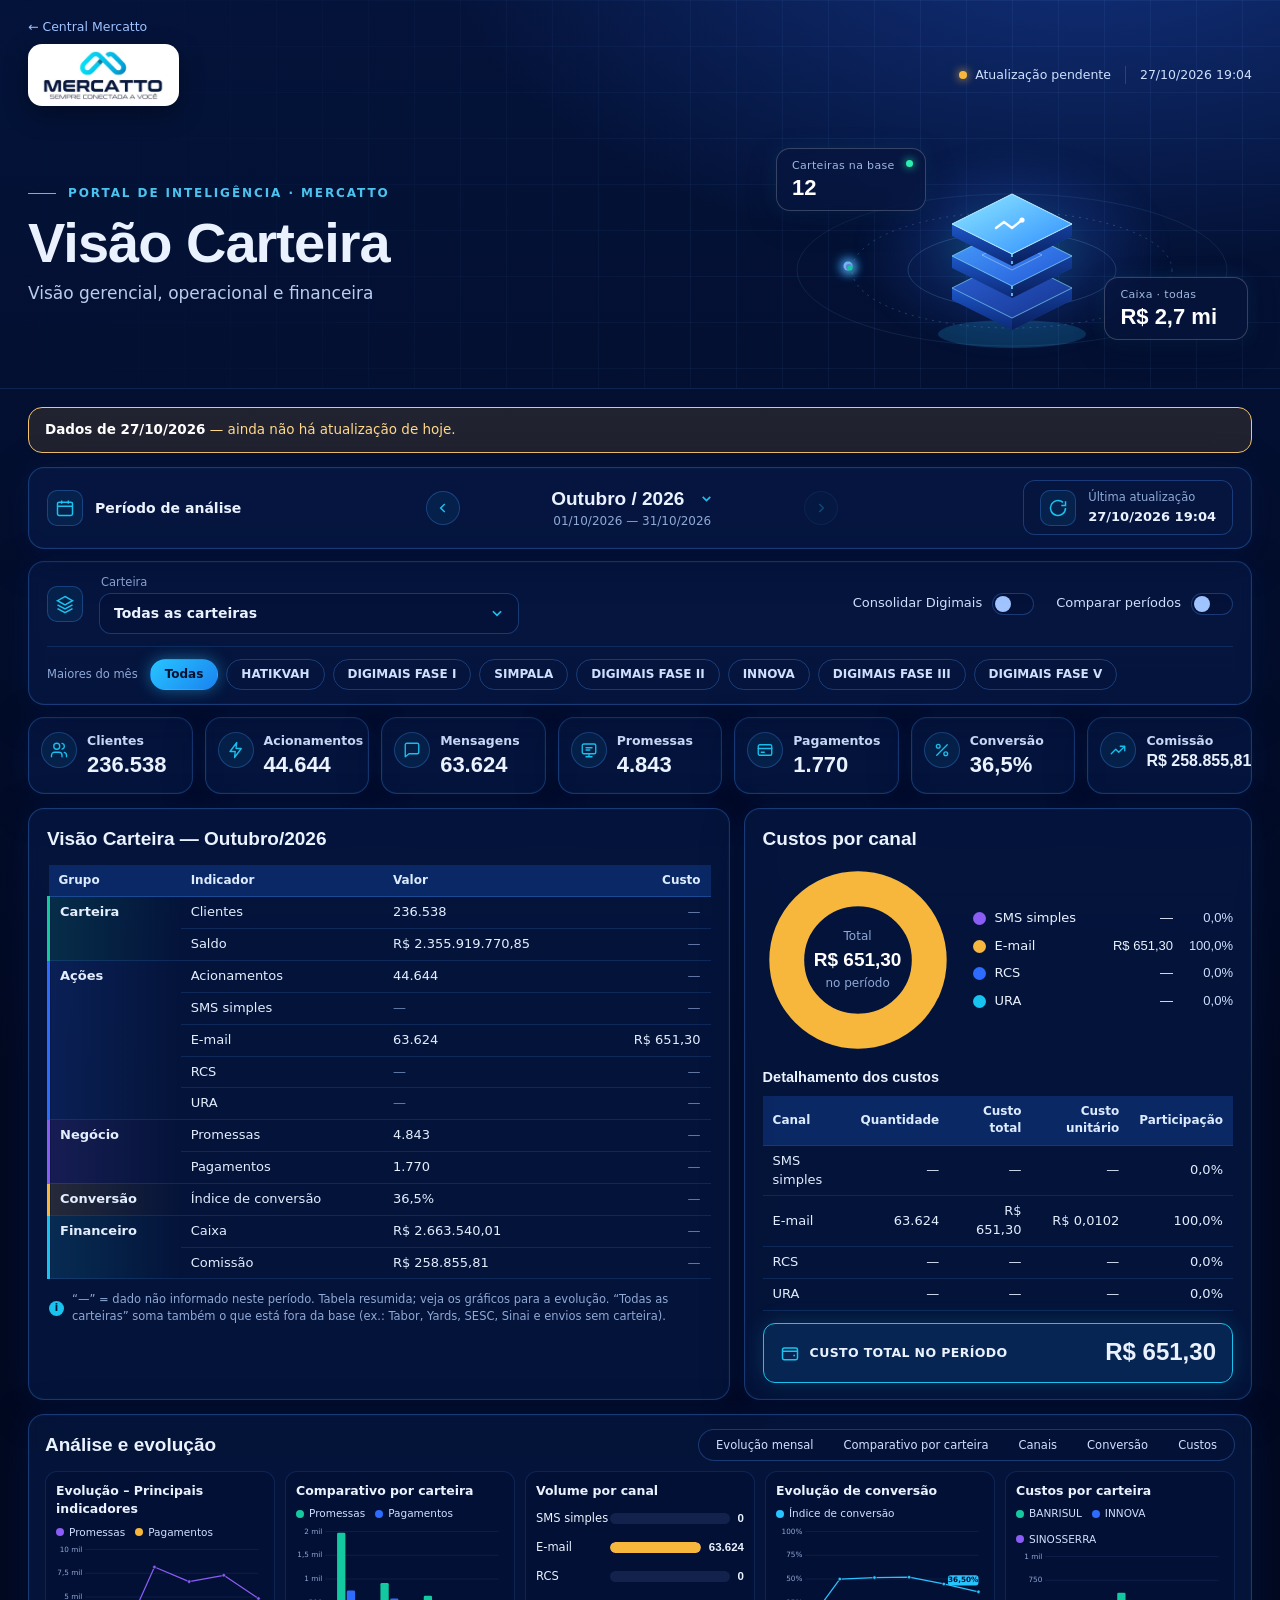
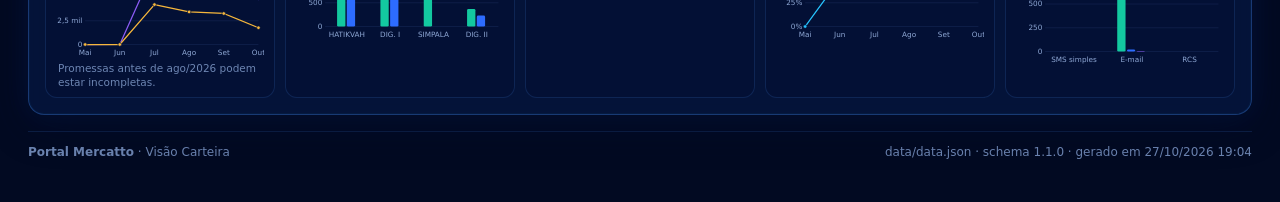
==== commit ff5c2ec5: "Add files via upload" ====
--- a/carteira/index.html
+++ b/carteira/index.html
@@ -383,7 +383,7 @@
 
 const st = {comp:null, cart:ALL, cmp:false, dig:false, tab:null};
 const DIG_RE = /^BANCO DIGIMAIS/i, DIG = "DIGIMAIS (todas as fases)";   // fases I–VI; o fundo "TABOR FUNDO DE INV. - DIGIMAIS" fica de fora
-let D=null, R={}, C={}, R0={}, C0={}, comps=[];
+let D=null, R={}, C={}, R0={}, C0={}, comps=[], BASE=new Set();   // BASE = carteiras das abas Poscart/BRK/Banrisul (as que têm Clientes)
 
 /* ---------- dados ---------- */
 function indexar(d){
@@ -391,8 +391,12 @@
   for(const r of d.records||[]){ ((R0[r.competency] ??= {})[r.portfolio] ??= {})[r.indicator] = r; }
   for(const c of d.channels||[]){ ((C0[c.competency] ??= {})[c.portfolio] ??= {})[c.channel] = c; }
   comps = [...new Set([...(d.competencies||[]), ...Object.keys(R0), ...Object.keys(C0)])].sort();
+  BASE = new Set();
+  for(const c in R0) for(const p in R0[c]) if(p!==TOD && R0[c][p].Clientes) BASE.add(p);
   aplicarDig();
 }
+/* só as carteiras da base aparecem no filtro, nos chips e nos gráficos por carteira (se o JSON não trouxer Clientes, não filtra) */
+const naBase = p => !BASE.size || BASE.has(p) || p===DIG;
 /* Digimais: separado (cada fase) ou consolidado (uma carteira só). Soma o que é aditivo; a conversão é recalculada pela base. */
 function juntaR(m){
   const out = {}, ac = {};
@@ -463,7 +467,7 @@
 }
 function carteirasDe(comp){
   const s = new Set(); for(const p in (R[comp]||{})) s.add(p); for(const p in (C[comp]||{})) s.add(p);
-  s.delete(TOD); return [...s];
+  s.delete(TOD); return [...s].filter(naBase);
 }
 function ranking(comp){
   return carteirasDe(comp).filter(p=>p!=="Geral").map(p => ({p, s:(val(comp,p,"Promessas")||0)+(val(comp,p,"Pagamentos")||0)+(msgs(comp,p)||0)/1000}))
@@ -568,7 +572,7 @@
   if(val(c,k,"Clientes")==null) falta.push("carteira (clientes/saldo)");
   if(val(c,k,"Acionamentos")==null) falta.push("acionamentos");
   if(val(c,k,CONV)==null) falta.push("conversão");
-  $("tNote").textContent = "“—” = dado não informado neste período"+(falta.length?" ("+falta.join(", ")+")":"")+". Tabela resumida; veja os gráficos para a evolução.";
+  $("tNote").textContent = "“—” = dado não informado neste período"+(falta.length?" ("+falta.join(", ")+")":"")+". Tabela resumida; veja os gráficos para a evolução."+(k===ALL?" “Todas as carteiras” soma também o que está fora da base (ex.: Tabor, Yards, SESC, Sinai e envios sem carteira).":"");
 }
 
 function custos(){
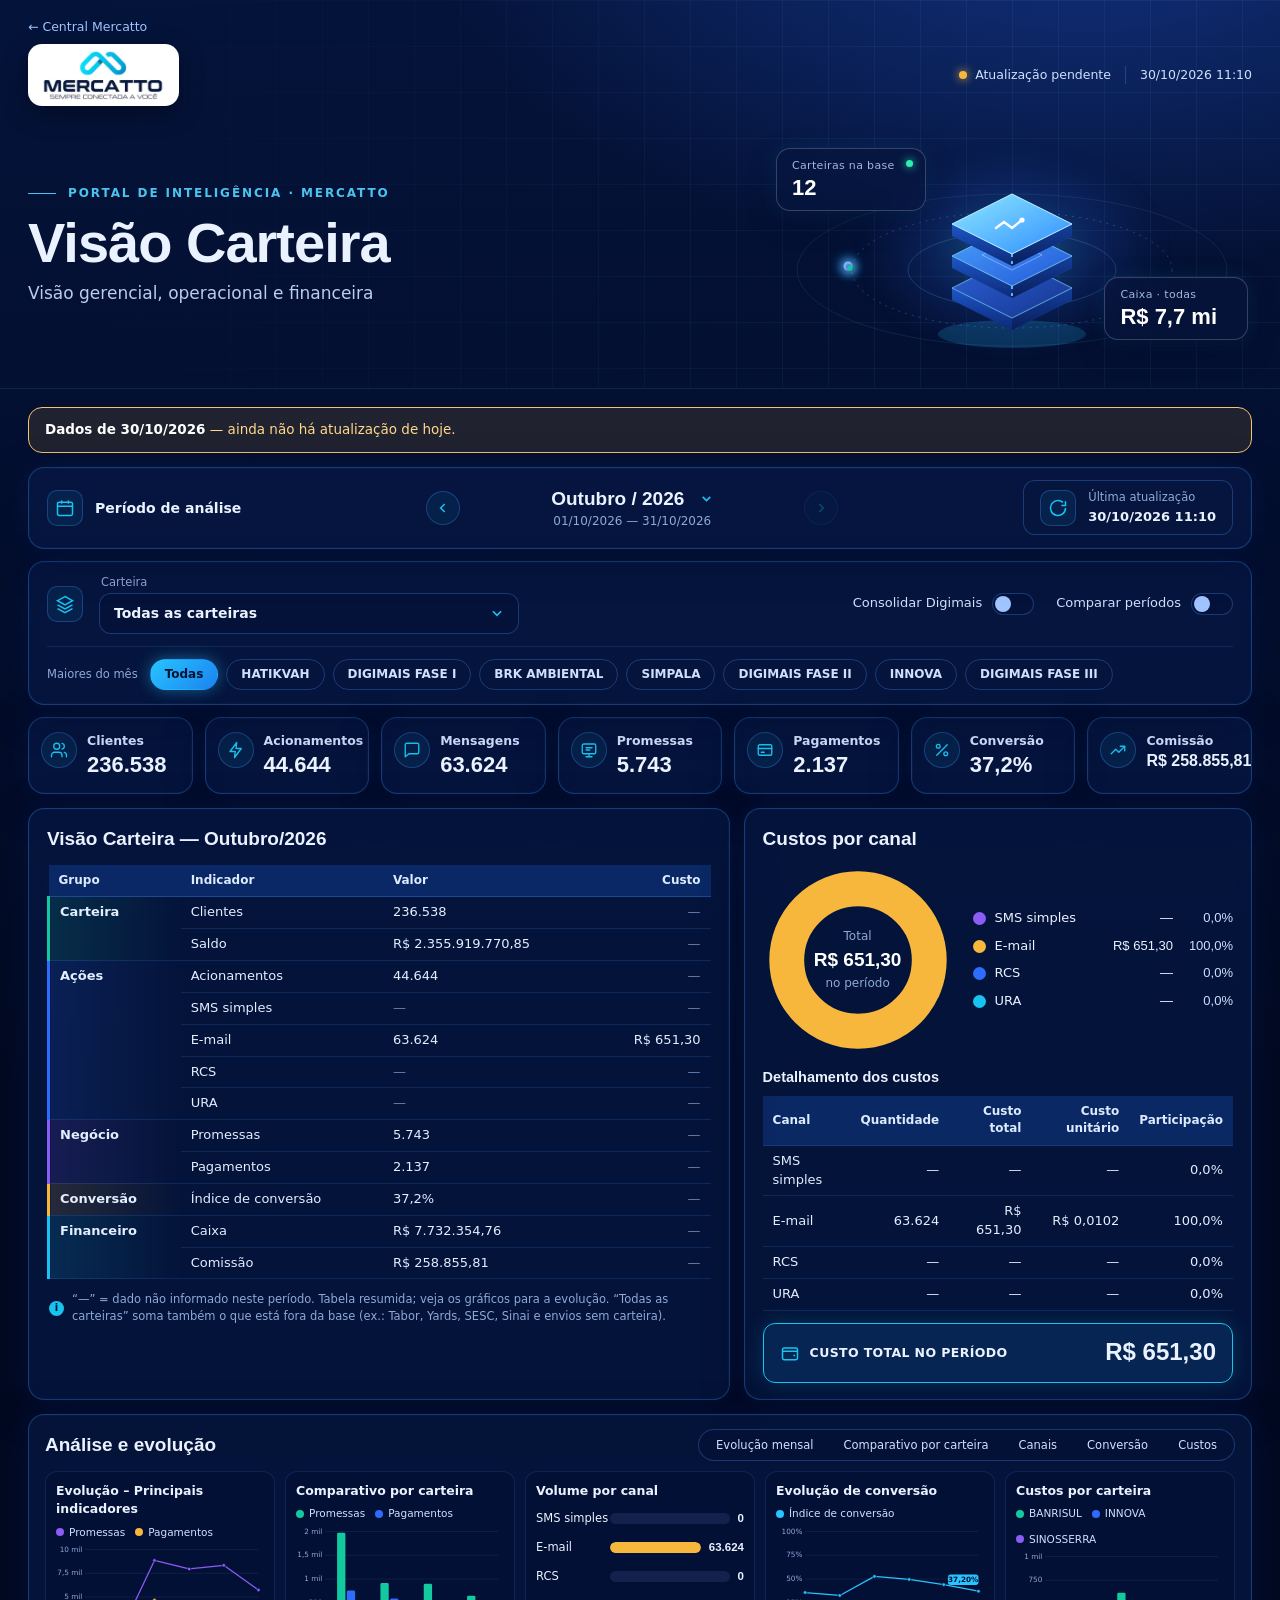
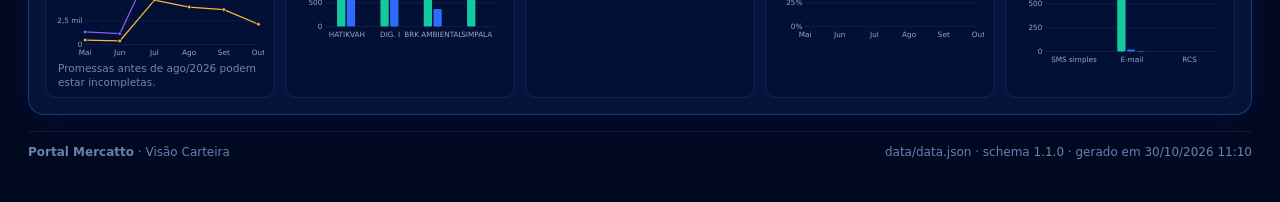
==== commit 994a2eed: "Atualiza painel, base e comparativos por carteira" ====
--- a/carteira/index.html
+++ b/carteira/index.html
@@ -1,774 +1,1003 @@
-<!DOCTYPE html>
-<html lang="pt-BR"><head><meta charset="utf-8">
-<meta name="viewport" content="width=device-width, initial-scale=1">
-<title>Visão Carteira</title>
-<style>
-:root{
-  --bg0:#020a22;--bg1:#04133a;--bg2:#071d52;
-  --card:rgba(9,28,78,.55);--card2:rgba(7,22,64,.72);
-  --line:rgba(70,150,255,.30);--line2:rgba(70,150,255,.16);
-  --ink:#eaf2ff;--mut:#8fa9d6;--mut2:#6d86b3;
-  --cy:#19c3f0;--bl:#2d6cff;--tl:#13c9a0;--pu:#8b5cf6;--am:#f6b73c;--ok:#18d69a;--no:#ff6b6b;
-}
-*{box-sizing:border-box}
-html{scroll-behavior:smooth;background:#020a22}
-body{margin:0;color:var(--ink);font:14px/1.45 "Segoe UI Variable","Segoe UI",system-ui,Arial,sans-serif;
-  background:radial-gradient(1100px 600px at 85% -5%,rgba(45,108,255,.35),transparent 60%),linear-gradient(180deg,var(--bg1),var(--bg0) 60%);min-height:100vh}
-.num,h1,h2,h3,.kv,.big{font-family:Bahnschrift,"Segoe UI Variable Display","Segoe UI",Arial,sans-serif;font-variant-numeric:tabular-nums}
-button,select{font:inherit;color:inherit}
-button{cursor:pointer}
-:focus-visible{outline:2px solid var(--cy);outline-offset:2px}
-
-/* ---------- topo (padrão CPC) ---------- */
-.hero{position:relative;overflow:hidden;border-bottom:1px solid var(--line2)}
-.hero::after{content:"";position:absolute;inset:0;pointer-events:none;background-image:linear-gradient(rgba(120,170,255,.07) 1px,transparent 1px),linear-gradient(90deg,rgba(120,170,255,.07) 1px,transparent 1px);background-size:46px 46px;-webkit-mask-image:linear-gradient(90deg,transparent,#000 70%);mask-image:linear-gradient(90deg,transparent,#000 70%)}
-.in{position:relative;z-index:1;max-width:1340px;margin:0 auto;padding:16px 28px 0}
-.portal-back{display:inline-block;color:#9fc4ff;text-decoration:none;font-size:12.5px;margin-bottom:8px}
-.portal-back:hover{color:#fff}
-.topbar{display:flex;align-items:center;justify-content:space-between;gap:16px;flex-wrap:wrap}
-.logo{background:#fff;border-radius:14px;padding:6px 14px;box-shadow:0 8px 24px rgba(0,0,0,.35)}
-.logo img{display:block;height:50px;width:auto}
-.side{display:flex;align-items:center;gap:14px;flex-wrap:wrap;font-size:12.5px;color:#cfe0ff}
-.live{display:inline-flex;align-items:center;gap:8px}
-.live i,.dotlive{width:8px;height:8px;border-radius:50%;background:#2cf0b0;box-shadow:0 0 10px #2cf0b0;animation:blip 1.6s infinite}
-.live.warn i{background:var(--am);box-shadow:0 0 10px var(--am)}
-@keyframes blip{50%{opacity:.35}}
-.sep{width:1px;height:18px;background:var(--line)}
-.hgrid{display:flex;align-items:center;justify-content:space-between;gap:24px;padding:26px 0 30px}
-.eyebrow{display:flex;align-items:center;gap:12px;font-size:12px;font-weight:700;letter-spacing:.16em;color:#4cc3ee}
-.eyebrow::before{content:"";width:28px;height:1px;background:#4cc3ee}
-h1{margin:12px 0 0;font-size:clamp(36px,5vw,56px);line-height:1;font-weight:800;letter-spacing:-1px}
-.sub{margin:10px 0 0;font-size:17px;color:#b9cdef}
-.hgrid{padding:14px 0 18px!important}
-.orb{position:relative;width:460px;height:250px;flex:none;margin-right:10px}
-.orb svg{position:absolute;inset:0;width:100%;height:100%;overflow:visible}
-.orb .glow{position:absolute;left:50%;top:52%;width:300px;height:200px;margin:-100px 0 0 -150px;border-radius:50%;background:radial-gradient(closest-side,rgba(39,196,255,.38),rgba(45,108,255,.16) 55%,transparent);filter:blur(10px);animation:resp 5s ease-in-out infinite}
-@keyframes resp{50%{opacity:.6;transform:scale(1.08)}}
-.orb .rip{transform-box:fill-box;transform-origin:center;animation:ripple 4.8s ease-out infinite;opacity:0}
-.orb .rip.r2{animation-delay:-2.4s}
-@keyframes ripple{0%{transform:scale(.55);opacity:.55}100%{transform:scale(1.25);opacity:0}}
-.orb .stack{animation:flut 6s ease-in-out infinite}
-@keyframes flut{50%{transform:translateY(-7px)}}
-.orb .ly{transition:transform .4s}
-.orb .ly1{animation:abre1 6s ease-in-out infinite}
-.orb .ly3{animation:abre3 6s ease-in-out infinite}
-@keyframes abre1{50%{transform:translateY(7px)}}
-@keyframes abre3{50%{transform:translateY(-7px)}}
-.orb .beam{stroke-dasharray:3 4;animation:dash 1.4s linear infinite}
-@keyframes dash{to{stroke-dashoffset:-14}}
-.orb .dot{position:absolute;left:0;top:0;width:9px;height:9px;margin:-4.5px 0 0 -4.5px;border-radius:50%;background:#7fe4ff;box-shadow:0 0 12px 3px rgba(39,196,255,.8);offset-path:path("M 70 150 a160 58 0 1 0 320 0 a160 58 0 1 0 -320 0");offset-rotate:0deg;animation:orbita 14s linear infinite}
-.orb .dot.d2{width:6px;height:6px;margin:-3px 0 0 -3px;background:#8b5cf6;box-shadow:0 0 10px 3px rgba(139,92,246,.8);animation-duration:21s;animation-delay:-8s;animation-direction:reverse}
-.orb .dot.d3{width:5px;height:5px;margin:-2.5px 0 0 -2.5px;background:#13c9a0;box-shadow:0 0 9px 2px rgba(19,201,160,.8);animation-duration:17s;animation-delay:-4s}
-@keyframes orbita{to{offset-distance:100%}}
-.fchip{position:absolute;display:flex;flex-direction:column;gap:1px;padding:9px 30px 9px 15px;border-radius:14px;border:1px solid rgba(255,255,255,.2);background:rgba(8,22,62,.62);backdrop-filter:blur(8px);box-shadow:0 10px 28px rgba(0,10,40,.45),0 0 20px rgba(39,196,255,.12);animation:flutua 6s ease-in-out infinite;min-width:128px}
-.fchip small{font-size:11px;color:#9fb7dd;letter-spacing:.03em}
-.fchip b{font:700 22px Bahnschrift,"Segoe UI",sans-serif;color:#fff;font-variant-numeric:tabular-nums}
-.fchip.c1{left:-6px;top:28px}
-.fchip.c2{right:-6px;bottom:30px;animation-delay:-3s}
-.fchip i{position:absolute;top:11px;right:12px;width:7px;height:7px;border-radius:50%;background:#2cf0b0;box-shadow:0 0 8px #2cf0b0}
-@keyframes flutua{50%{transform:translateY(-7px)}}
-@media(max-width:1100px){.orb{width:380px;transform:scale(.9);transform-origin:right center}.orb .dot{display:none}}
-@media(max-width:900px){.orb{display:none}}
-
-/* ---------- layout ---------- */
-.wrap{max-width:1340px;margin:0 auto;padding:18px 28px 40px}
-.panel{background:var(--card);border:1px solid var(--line);border-radius:16px;box-shadow:0 0 0 1px rgba(25,195,240,.04) inset,0 10px 40px rgba(0,10,40,.45),0 0 28px rgba(45,108,255,.10);backdrop-filter:blur(6px);position:relative}
-.alert{display:none;margin-bottom:14px;padding:12px 16px;border-radius:14px;border:1px solid #f5c46b;background:rgba(245,170,40,.12);color:#ffd88a;font-size:13.5px}
-.alert.err{border-color:var(--no);background:rgba(255,107,107,.12);color:#ffb4b4}
-.alert b{color:#fff}
-
-/* periodo */
-.period{display:grid;grid-template-columns:auto 1fr auto;align-items:center;gap:18px;padding:12px 18px;margin-bottom:12px;z-index:3}
-.pl{display:flex;align-items:center;gap:12px;font-weight:600}
-.ic{width:36px;height:36px;border-radius:10px;border:1px solid var(--line);display:grid;place-items:center;color:var(--cy);background:rgba(25,195,240,.08);flex:none}
-.ic svg{width:20px;height:20px}
-.pmid{display:flex;align-items:center;justify-content:center;gap:22px}
-.arrow{width:34px;height:34px;border-radius:50%;border:1px solid var(--line);background:rgba(25,195,240,.06);color:var(--cy);display:grid;place-items:center}
-.arrow:hover:not(:disabled){background:rgba(25,195,240,.2)}
-.arrow:disabled{opacity:.3;cursor:default}
-.pc{text-align:center;position:relative}
-.pcb{display:flex;flex-direction:column;align-items:center;gap:1px;border:1px solid transparent;border-radius:12px;background:transparent;padding:4px 16px;min-width:300px}
-.pcb:hover,.pcb[aria-expanded=true]{border-color:var(--line);background:rgba(25,195,240,.08)}
-.pcb b{font-size:19px;display:inline-flex;align-items:center;gap:8px}
-.pcb b svg{width:13px;height:13px;color:var(--cy);transition:transform .2s}
-.pcb[aria-expanded=true] b svg{transform:rotate(180deg)}
-.pcb small{color:var(--mut);font-size:12px}
-.tag{display:inline-block;font-weight:600;padding:1px 9px;border-radius:999px;border:1px solid #f5c46b;color:#ffd88a;font-size:11px;font-weight:600;vertical-align:middle}
-.pop{position:absolute;z-index:30;top:calc(100% + 8px);min-width:100%;max-height:320px;overflow:auto;padding:6px;border:1px solid var(--line);border-radius:14px;background:#06174a;box-shadow:0 18px 50px rgba(0,8,35,.7),0 0 0 1px rgba(25,195,240,.08) inset;text-align:left}
-.pop[hidden]{display:none}
-.pc .pop{left:50%;transform:translateX(-50%);min-width:240px}
-.opt{display:flex;align-items:center;justify-content:space-between;gap:12px;width:100%;border:0;background:transparent;border-radius:9px;padding:8px 12px;font-size:13.5px;color:#dcebff;text-align:left}
-.opt:hover,.opt.act{background:rgba(25,195,240,.14)}
-.opt[aria-selected=true]{background:linear-gradient(135deg,rgba(39,196,255,.30),rgba(26,131,240,.30));color:#fff;font-weight:700}
-.opt .ck{color:var(--cy);font-weight:800;visibility:hidden}
-.opt[aria-selected=true] .ck{visibility:visible}
-.opt small{color:var(--mut);font-size:11.5px}
-.nores{padding:14px 12px;color:var(--mut2);font-size:12.5px;text-align:center}
-.upd{display:flex;align-items:center;gap:12px;border:1px solid var(--line);border-radius:12px;padding:8px 16px;background:rgba(7,22,64,.6)}
-.upd small{display:block;color:var(--mut);font-size:11.5px}
-.upd b{font-size:13px}
-
-/* filtro carteira */
-.filt{display:grid;grid-template-columns:auto minmax(260px,420px) 1fr auto;grid-template-areas:"ic combo . cmp" "chips chips chips chips";align-items:center;column-gap:16px;row-gap:12px;padding:12px 18px 14px;margin-bottom:12px;z-index:2}
-.filt>.ic{grid-area:ic}
-.combo{grid-area:combo;position:relative;min-width:0}
-.combo>small{display:block;color:var(--mut);font-size:11.5px;margin:0 2px 3px}
-.cbtn{display:flex;align-items:center;justify-content:space-between;gap:10px;width:100%;border:1px solid var(--line);border-radius:12px;background:rgba(5,18,56,.9);padding:9px 14px;font-size:14px;font-weight:600;text-align:left}
-.cbtn:hover,.cbtn[aria-expanded=true]{border-color:var(--cy);box-shadow:0 0 0 3px rgba(25,195,240,.12)}
-.cbtn span{overflow:hidden;text-overflow:ellipsis;white-space:nowrap}
-.cbtn svg{width:14px;height:14px;flex:none;color:var(--cy);transition:transform .2s}
-.cbtn[aria-expanded=true] svg{transform:rotate(180deg)}
-.combo .pop{left:0;right:0;padding:8px}
-.psearch{display:block;width:100%;margin:0 0 6px;border:1px solid var(--line);border-radius:10px;background:rgba(5,18,56,.9);color:var(--ink);padding:8px 12px;font:inherit;font-size:13px}
-.psearch:focus{outline:none;border-color:var(--cy)}
-.plist{max-height:260px;overflow:auto}
-.chipsw{grid-area:chips;display:flex;align-items:center;gap:12px;padding-top:12px;border-top:1px solid var(--line2);min-width:0}
-.chipsw>small{color:var(--mut);font-size:11.5px;white-space:nowrap}
-.chips{display:flex;gap:8px;flex-wrap:wrap;flex:1;min-width:0}
-.chip{border:1px solid var(--line);background:transparent;border-radius:999px;padding:6px 14px;font-size:12px;font-weight:600;color:#cfe0ff;white-space:nowrap}
-.chip:hover{border-color:var(--cy)}
-.chip[aria-pressed=true]{background:linear-gradient(135deg,#27c4ff,#1a83f0);border-color:transparent;color:#021233;box-shadow:0 0 16px rgba(39,196,255,.45)}
-.sws{grid-area:cmp;display:flex;align-items:center;gap:22px;flex-wrap:wrap;justify-self:end}
-.cmp{display:flex;align-items:center;gap:10px;font-size:13px;color:#cfe0ff}
-.sw{width:42px;height:22px;border-radius:999px;border:1px solid var(--line);background:rgba(5,18,56,.9);position:relative;padding:0}
-.sw::after{content:"";position:absolute;top:2px;left:2px;width:16px;height:16px;border-radius:50%;background:#9fc4ff;transition:.2s}
-.sw[aria-checked=true]{background:rgba(25,195,240,.35);border-color:var(--cy)}
-.sw[aria-checked=true]::after{left:22px;background:#fff}
-
-/* kpis */
-.kpis{display:grid;grid-template-columns:repeat(7,minmax(0,1fr));gap:12px;margin-bottom:14px}
-.kpi{padding:14px 12px 12px;display:flex;gap:10px;align-items:flex-start;min-width:0}
-.kpi .ic{width:36px;height:36px;border-radius:50%}.kpi .ic svg{width:18px;height:18px}
-.kpi .kb{min-width:0}
-.kpi .kl{font-size:12.5px;color:#cfe0ff;font-weight:600}
-.kpi .kv{font-size:22px;font-weight:700;line-height:1.15;margin:2px 0 4px;white-space:nowrap}
-.kpi .kv.sm{font-size:16px}
-.kd{font-size:12px;color:var(--mut);line-height:1.3}
-.kd .up{color:var(--ok);font-weight:700}.kd .dn{color:var(--no);font-weight:700}
-.kd .pv{display:block;color:var(--mut2);font-size:11.5px;margin-top:2px}
-.kd .vs{display:block;color:var(--mut2);font-size:11.5px}
-.kpi.cmpon{border-color:rgba(25,195,240,.45)}
-.cmpnote{display:none;margin:-4px 2px 12px;color:var(--mut);font-size:12px}
-.cmpnote.on{display:block}
-.cmpnote b{color:#cfe0ff}
-.totd{display:block;font:600 12px "Segoe UI",sans-serif;color:var(--mut);text-align:right;margin-top:1px}
-.totd .up{color:var(--ok);font-weight:700}.totd .dn{color:var(--no);font-weight:700}
-
-/* meio */
-.mid{display:grid;grid-template-columns:minmax(0,1.38fr) minmax(0,1fr);gap:14px;margin-bottom:14px}
-.blk{padding:16px 18px}
-.blk h2{margin:0 0 12px;font-size:19px}
-table{width:100%;border-collapse:collapse;font-size:13px}
-th{background:rgba(25,90,200,.30);color:#dcebff;font-weight:600;font-size:12px;text-align:left;padding:7px 10px;border-bottom:1px solid var(--line)}
-td{padding:6px 10px;border-bottom:1px solid var(--line2);color:#e3eeff}
-td.r,th.r{text-align:right}
-td.g{font-weight:700;vertical-align:top;border-left:3px solid var(--c,var(--cy));background:linear-gradient(90deg,color-mix(in srgb,var(--c,var(--cy)) 14%,transparent),transparent)}
-tr.grp td{border-top:1px solid var(--line)}
-.na{color:var(--mut2)}
-.note{display:flex;align-items:center;gap:8px;margin:12px 2px 0;color:var(--mut);font-size:11.5px}
-.note i{width:15px;height:15px;border-radius:50%;background:var(--cy);color:#021233;display:grid;place-items:center;font-style:normal;font-weight:800;font-size:10px;flex:none}
-.costtop{display:grid;grid-template-columns:200px 1fr;gap:10px;align-items:center;margin-bottom:6px}
-.donut{position:relative;width:190px;height:190px}
-.donut svg{width:100%;height:100%;transform:rotate(-90deg)}
-.donut circle{fill:none;stroke-width:22}
-.dc{position:absolute;inset:0;display:grid;place-items:center;text-align:center;font-size:12px;color:var(--mut)}
-.dc b{display:block;font-size:19px;color:#fff;margin:1px 0}
-.leg{display:flex;flex-direction:column;gap:9px;font-size:13px}
-.leg div{display:grid;grid-template-columns:14px 1fr auto 52px;gap:8px;align-items:center}
-.leg i{width:13px;height:13px;border-radius:50%}
-.leg .pc2{text-align:right;color:#cfe0ff}
-h3{margin:12px 0 8px;font-size:14.5px}
-.total{display:flex;align-items:center;justify-content:space-between;margin-top:12px;padding:11px 16px;border-radius:12px;border:1px solid var(--cy);background:rgba(25,150,230,.14);box-shadow:0 0 22px rgba(25,195,240,.18)}
-.total span{font-weight:700;letter-spacing:.03em;font-size:12.5px;display:flex;align-items:center;gap:10px}
-.total b{font-size:24px}
-
-/* graficos */
-.an{padding:14px 16px 16px;margin-bottom:10px}
-.anh{display:flex;align-items:center;justify-content:space-between;gap:12px;flex-wrap:wrap;margin-bottom:10px}
-.anh h2{margin:0;font-size:19px}
-.tabs{display:flex;gap:2px;padding:3px;border:1px solid var(--line);border-radius:999px;background:rgba(5,18,56,.6);flex-wrap:wrap}
-.tab{border:0;background:transparent;border-radius:999px;padding:4px 14px;font-size:11.5px;color:#cfe0ff}
-.tab[aria-pressed=true]{background:linear-gradient(135deg,#27c4ff,#1a83f0);color:#021233;font-weight:700}
-.cgrid{display:grid;grid-template-columns:repeat(5,minmax(0,1fr));gap:10px}
-.cp{border:1px solid var(--line2);border-radius:12px;padding:10px 10px 8px;background:rgba(4,16,50,.55);min-width:0;transition:box-shadow .25s,border-color .25s}
-.cp.focus{border-color:var(--cy);box-shadow:0 0 22px rgba(25,195,240,.35)}
-.cp h4{margin:0 0 6px;font-size:12.5px;font-weight:700}
-.lg{display:flex;gap:10px;flex-wrap:wrap;font-size:10.5px;color:#cfe0ff;margin-bottom:4px;min-height:15px}
-.lg span{display:inline-flex;align-items:center;gap:5px}
-.lg i{width:8px;height:8px;border-radius:50%}
-.cp svg{width:100%;height:auto;display:block}
-.cp svg text{fill:#8fa9d6;font-size:10.5px;font-family:inherit}
-.cn{margin:4px 2px 0;font-size:10.5px;color:var(--mut2);line-height:1.3}
-.empty{display:grid;place-items:center;height:150px;color:var(--mut2);font-size:12px;text-align:center;padding:0 10px}
-.hb{display:flex;flex-direction:column;gap:12px;margin-top:10px}
-.hb div{display:grid;grid-template-columns:66px 1fr auto;gap:8px;align-items:center;font-size:11.5px}
-.hb span:first-child{white-space:nowrap}.hb .tr{height:11px;border-radius:999px;background:rgba(120,170,255,.12);overflow:hidden}
-.hb .tr i{display:block;height:100%;border-radius:999px}
-footer{margin-top:16px;display:flex;justify-content:space-between;gap:12px;flex-wrap:wrap;color:var(--mut2);font-size:12px;border-top:1px solid var(--line2);padding-top:12px}
-
-@media(max-width:1180px){
-  .kpis{grid-template-columns:repeat(4,minmax(0,1fr))}
-  .mid{grid-template-columns:minmax(0,1fr)}
-  .cgrid{grid-template-columns:repeat(3,minmax(0,1fr))}
-  .period{grid-template-columns:auto 1fr}.upd{grid-column:1/3}.filt{grid-template-columns:auto minmax(0,1fr) auto;grid-template-areas:"ic combo cmp" "chips chips chips"}
-}
-@media(max-width:720px){
-  .in,.wrap{padding-left:14px;padding-right:14px}
-  .kpis{grid-template-columns:repeat(2,minmax(0,1fr))}
-  .cgrid{grid-template-columns:1fr 1fr}
-  .costtop{grid-template-columns:1fr;justify-items:center}
-  .period{grid-template-columns:1fr;gap:12px}.upd{grid-column:auto}.pmid{gap:10px}.pcb{min-width:0;padding:4px 8px}
-  .filt{grid-template-columns:auto minmax(0,1fr);grid-template-areas:"ic combo" "cmp cmp" "chips chips"}.sws{justify-self:start}
-  .chipsw{flex-direction:column;align-items:flex-start;gap:8px}.chips{flex-wrap:nowrap;overflow-x:auto;width:100%;padding-bottom:4px}
-  .tabs{width:100%}
-}
-@media(max-width:480px){.cgrid{grid-template-columns:1fr}}
-@media(prefers-reduced-motion:reduce){*{animation:none!important;transition:none!important}}
-@media print{body{background:#fff;color:#000}.panel{box-shadow:none;background:#fff}}
-</style></head><body>
-
-<header class="hero"><div class="in">
-  <a class="portal-back" href="../index.html">← Central Mercatto</a>
-  <div class="topbar">
-    <div class="logo"><img alt="Mercatto - Sempre conectada a você" src="[data-uri]"></div>
-    <div class="side">
-      <span class="live" id="live"><i></i><span id="liveTxt">Central ativa</span></span>
-      <span class="sep"></span><span id="stamp">—</span>
-    </div>
-  </div>
-  <div class="hgrid">
-    <div>
-      <div class="eyebrow">PORTAL DE INTELIGÊNCIA · MERCATTO</div>
-      <h1>Visão Carteira</h1>
-      <p class="sub">Visão gerencial, operacional e financeira</p>
-    </div>
-    <div class="orb" aria-hidden="true">
-      <div class="glow"></div>
-      <svg viewBox="0 0 460 250" fill="none">
-        <defs>
-          <linearGradient id="tp" x1="0" y1="0" x2="1" y2="1"><stop offset="0" stop-color="#8fe9ff"/><stop offset="1" stop-color="#2d8cff"/></linearGradient>
-          <linearGradient id="tm" x1="0" y1="0" x2="1" y2="1"><stop offset="0" stop-color="#4aa4ff"/><stop offset="1" stop-color="#2255d6"/></linearGradient>
-          <linearGradient id="gTb" x1="0" y1="0" x2="1" y2="1"><stop offset="0" stop-color="#2c63d8"/><stop offset="1" stop-color="#16348f"/></linearGradient>
-          <linearGradient id="sl" x1="0" y1="0" x2="0" y2="1"><stop offset="0" stop-color="#1d56c9"/><stop offset="1" stop-color="#0c2a78"/></linearGradient>
-          <linearGradient id="sr" x1="0" y1="0" x2="0" y2="1"><stop offset="0" stop-color="#143f9e"/><stop offset="1" stop-color="#091e5a"/></linearGradient>
-        </defs>
-        <!-- órbitas -->
-        <ellipse cx="230" cy="150" rx="215" ry="76" stroke="rgba(120,190,255,.10)"/>
-        <ellipse cx="230" cy="150" rx="160" ry="58" stroke="rgba(120,190,255,.26)" stroke-dasharray="2 5"/>
-        <ellipse cx="230" cy="150" rx="104" ry="38" stroke="rgba(120,190,255,.20)"/>
-        <ellipse class="rip" cx="230" cy="168" rx="120" ry="42" stroke="#27c4ff" stroke-width="1.5"/>
-        <ellipse class="rip r2" cx="230" cy="168" rx="120" ry="42" stroke="#27c4ff" stroke-width="1.5"/>
-        <!-- pilha de camadas (carteiras) -->
-        <g class="stack">
-          <ellipse cx="230" cy="214" rx="74" ry="14" fill="rgba(39,196,255,.18)"/>
-          <g class="ly ly1">
-            <path d="M170 168l60 30 60-30v12l-60 30-60-30z" fill="url(#sl)"/>
-            <path d="M230 198l60-30v12l-60 30z" fill="url(#sr)"/>
-            <path d="M230 138l60 30-60 30-60-30z" fill="url(#gTb)" stroke="rgba(127,212,245,.7)"/>
-          </g>
-          <g class="ly ly2">
-            <path d="M170 136l60 30 60-30v12l-60 30-60-30z" fill="url(#sl)"/>
-            <path d="M230 166l60-30v12l-60 30z" fill="url(#sr)"/>
-            <path d="M230 106l60 30-60 30-60-30z" fill="url(#tm)" stroke="rgba(127,212,245,.8)"/>
-            <path d="M230 120l30 15-30 15-30-15z" stroke="rgba(255,255,255,.35)"/>
-          </g>
-          <g class="ly ly3">
-            <path d="M170 104l60 30 60-30v12l-60 30-60-30z" fill="url(#sl)"/>
-            <path d="M230 134l60-30v12l-60 30z" fill="url(#sr)"/>
-            <path d="M230 74l60 30-60 30-60-30z" fill="url(#tp)" stroke="#bff3ff"/>
-            <g stroke="#fff" stroke-width="2.4" stroke-linecap="round" opacity=".95">
-              <path d="M214 108l8 -6M222 102l8 6M230 108l10 -8"/>
-            </g>
-            <circle cx="240" cy="100" r="2.6" fill="#fff"/>
-          </g>
-          <path class="beam" d="M230 134v10M230 166v10" stroke="#7fe4ff" stroke-width="1.5"/>
-        </g>
-      </svg>
-      <span class="dot"></span><span class="dot d2"></span><span class="dot d3"></span>
-      <div class="fchip c1"><i></i><small>Carteiras na base</small><b id="fcCar">—</b></div>
-      <div class="fchip c2"><small id="fcLbl">Caixa no período</small><b id="fcCx">—</b></div>
-    </div>
-  </div>
-</div></header>
-
-<main class="wrap">
-  <div class="alert" id="alert" role="status" aria-live="polite"></div>
-
-  <section class="panel period" aria-label="Período de análise">
-    <div class="pl"><span class="ic"><svg viewBox="0 0 24 24" fill="none" stroke="currentColor" stroke-width="1.8"><rect x="3" y="5" width="18" height="16" rx="2"/><path d="M3 10h18M8 3v4M16 3v4"/></svg></span>Período de análise</div>
-    <div class="pmid">
-      <button class="arrow" id="prev" aria-label="Mês anterior"><svg width="14" height="14" viewBox="0 0 24 24" fill="none" stroke="currentColor" stroke-width="2.5"><path d="M15 5l-7 7 7 7"/></svg></button>
-      <div class="pc">
-        <button class="pcb" id="pBtn" aria-haspopup="listbox" aria-expanded="false" aria-label="Escolher mês"><b class="num"><span id="pLabel">—</span><span id="pTag"></span><svg viewBox="0 0 24 24" fill="none" stroke="currentColor" stroke-width="3"><path d="M5 9l7 7 7-7"/></svg></b><small id="pRange"></small></button>
-        <div class="pop" id="pPop" role="listbox" aria-label="Meses disponíveis" hidden></div>
-      </div>
-      <button class="arrow" id="next" aria-label="Próximo mês"><svg width="14" height="14" viewBox="0 0 24 24" fill="none" stroke="currentColor" stroke-width="2.5"><path d="M9 5l7 7-7 7"/></svg></button>
-    </div>
-    <div class="upd"><span class="ic"><svg viewBox="0 0 24 24" fill="none" stroke="currentColor" stroke-width="1.8"><path d="M21 12a9 9 0 1 1-3-6.7M21 4v5h-5"/></svg></span><div><small>Última atualização</small><b id="updTxt">—</b></div></div>
-  </section>
-
-  <section class="panel filt" aria-label="Carteira">
-    <span class="ic"><svg viewBox="0 0 24 24" fill="none" stroke="currentColor" stroke-width="1.8"><path d="M12 3l9 5-9 5-9-5 9-5zM3 13l9 5 9-5M3 17.5l9 5 9-5"/></svg></span>
-    <div class="combo">
-      <small id="cartLbl">Carteira</small>
-      <button class="cbtn" id="cartBtn" aria-haspopup="listbox" aria-expanded="false" aria-labelledby="cartLbl cartTxt"><span id="cartTxt">Todas as carteiras</span><svg viewBox="0 0 24 24" fill="none" stroke="currentColor" stroke-width="3"><path d="M5 9l7 7 7-7"/></svg></button>
-      <div class="pop" id="cartPop" hidden>
-        <input class="psearch" id="cartQ" type="search" placeholder="Buscar carteira…" aria-label="Buscar carteira" autocomplete="off">
-        <div class="plist" id="cartList" role="listbox" aria-label="Carteiras"></div>
-      </div>
-    </div>
-    <div class="chipsw"><small>Maiores do mês</small><div class="chips" id="chips"></div></div>
-    <div class="sws">
-      <div class="cmp"><span>Consolidar Digimais</span><button class="sw" id="dig" role="switch" aria-checked="false" aria-label="Consolidar as fases do Banco Digimais em uma única carteira"></button></div>
-      <div class="cmp"><span>Comparar períodos</span><button class="sw" id="cmp" role="switch" aria-checked="false" aria-label="Comparar períodos"></button></div>
-    </div>
-  </section>
-
-  <section class="kpis" id="kpis" aria-label="Resumo do período"></section>
-  <p class="cmpnote" id="cmpNote"></p>
-
-  <div class="mid">
-    <section class="panel blk" aria-label="Visão Carteira do período">
-      <h2 id="tTit">Visão Carteira</h2>
-      <div style="overflow:auto"><table>
-        <thead><tr><th>Grupo</th><th>Indicador</th><th>Valor</th><th class="r">Custo</th></tr></thead>
-        <tbody id="tb"></tbody></table></div>
-      <div class="note"><i>i</i><span id="tNote">Tabela resumida. Para mais detalhes, consulte os gráficos.</span></div>
-    </section>
-    <section class="panel blk" aria-label="Custos por canal">
-      <h2>Custos por canal</h2>
-      <div class="costtop">
-        <div class="donut"><svg viewBox="0 0 120 120" id="donut"></svg><div class="dc"><div>Total<b class="num" id="dTot">R$ 0,00</b>no período</div></div></div>
-        <div class="leg" id="leg"></div>
-      </div>
-      <h3>Detalhamento dos custos</h3>
-      <div style="overflow:auto"><table><thead><tr><th>Canal</th><th class="r">Quantidade</th><th class="r">Custo total</th><th class="r">Custo unitário</th><th class="r">Participação</th></tr></thead><tbody id="cb"></tbody></table></div>
-      <div class="total"><span><svg width="20" height="20" viewBox="0 0 24 24" fill="none" stroke="#19c3f0" stroke-width="1.8"><rect x="3" y="6" width="18" height="14" rx="2"/><path d="M3 10h18M16 15h2"/></svg>CUSTO TOTAL NO PERÍODO</span><div style="text-align:right"><b class="num" id="cTot">R$ 0,00</b><span class="totd" id="cTotD"></span></div></div>
-    </section>
-  </div>
-
-  <section class="panel an" aria-label="Análise e evolução">
-    <div class="anh"><h2>Análise e evolução</h2>
-      <div class="tabs" id="tabs"></div></div>
-    <div class="cgrid">
-      <div class="cp" data-t="evo"><h4>Evolução – Principais indicadores</h4><div class="lg" id="lg1"></div><div id="c1"></div><p class="cn" id="n1"></p></div>
-      <div class="cp" data-t="cmp"><h4>Comparativo por carteira</h4><div class="lg" id="lg2"></div><div id="c2"></div></div>
-      <div class="cp" data-t="can"><h4>Volume por canal</h4><div id="c3"></div></div>
-      <div class="cp" data-t="conv"><h4>Evolução de conversão</h4><div class="lg" id="lg4"></div><div id="c4"></div><p class="cn" id="n4"></p></div>
-      <div class="cp" data-t="cus"><h4>Custos por carteira</h4><div class="lg" id="lg5"></div><div id="c5"></div></div>
-    </div>
-  </section>
-
-  <footer><span><b>Portal Mercatto</b> · Visão Carteira</span><span id="fSrc"></span></footer>
-</main>
-
-<script>
-"use strict";
-const $ = id => document.getElementById(id);
-const esc = s => String(s).replace(/[&<>"']/g, c => ({"&":"&amp;","<":"&lt;",">":"&gt;",'"':"&quot;","'":"&#39;"}[c]));
-const MESES = ["Janeiro","Fevereiro","Março","Abril","Maio","Junho","Julho","Agosto","Setembro","Outubro","Novembro","Dezembro"];
-const MABR = ["Jan","Fev","Mar","Abr","Mai","Jun","Jul","Ago","Set","Out","Nov","Dez"];
-const CH = ["SMS simples","E-mail","RCS","URA"];
-const CHC = {"SMS simples":"#8b5cf6","E-mail":"#f6b73c","RCS":"#2d6cff","URA":"#19c3f0"};
-const SER = ["#13c9a0","#2d6cff","#8b5cf6","#f6b73c","#19c3f0"];
-const ALL = "__ALL__", TOD = "Todas as carteiras", CONV = "Índice de conversão";
-const nI = new Intl.NumberFormat("pt-BR",{maximumFractionDigits:0});
-const nD = new Intl.NumberFormat("pt-BR",{minimumFractionDigits:2,maximumFractionDigits:2});
-const nU = new Intl.NumberFormat("pt-BR",{minimumFractionDigits:2,maximumFractionDigits:4});
-const nC = new Intl.NumberFormat("pt-BR",{notation:"compact",maximumFractionDigits:1});
-const fI = v => v==null ? "—" : nI.format(v);
-const fB = v => v==null ? "—" : "R$ " + nD.format(v);
-const fP = v => v==null ? "—" : nD.format(v).replace(/,00$/,",0").replace(/(,\d)0$/,"$1") + "%";
-const r2 = v => Math.round(v*100)/100;
-
-const st = {comp:null, cart:ALL, cmp:false, dig:false, tab:null};
-const DIG_RE = /^BANCO DIGIMAIS/i, DIG = "DIGIMAIS (todas as fases)";   // fases I–VI; o fundo "TABOR FUNDO DE INV. - DIGIMAIS" fica de fora
-let D=null, R={}, C={}, R0={}, C0={}, comps=[], BASE=new Set();   // BASE = carteiras das abas Poscart/BRK/Banrisul (as que têm Clientes)
-
-/* ---------- dados ---------- */
-function indexar(d){
-  R0={}; C0={};
-  for(const r of d.records||[]){ ((R0[r.competency] ??= {})[r.portfolio] ??= {})[r.indicator] = r; }
-  for(const c of d.channels||[]){ ((C0[c.competency] ??= {})[c.portfolio] ??= {})[c.channel] = c; }
-  comps = [...new Set([...(d.competencies||[]), ...Object.keys(R0), ...Object.keys(C0)])].sort();
-  BASE = new Set();
-  for(const c in R0) for(const p in R0[c]) if(p!==TOD && R0[c][p].Clientes) BASE.add(p);
-  aplicarDig();
-}
-/* só as carteiras da base aparecem no filtro, nos chips e nos gráficos por carteira (se o JSON não trouxer Clientes, não filtra) */
-const naBase = p => !BASE.size || BASE.has(p) || p===DIG;
-/* Digimais: separado (cada fase) ou consolidado (uma carteira só). Soma o que é aditivo; a conversão é recalculada pela base. */
-function juntaR(m){
-  const out = {}, ac = {};
-  for(const p in m){
-    if(!DIG_RE.test(p)){ out[p] = m[p]; continue; }
-    for(const ind in m[p]){
-      const r = m[p][ind], a = ac[ind] ??= {...r, portfolio:DIG, value:0, base:ind===CONV?0:r.base, _pg:0, _ok:true};
-      if(ind===CONV){ if(r.base==null) a._ok = false; else { a._pg += r.value*r.base/100; a.base += r.base; } }
-      else a.value += r.value;
-    }
-  }
-  const inds = Object.keys(ac); if(!inds.length) return out;
-  out[DIG] = {};
-  for(const ind of inds){
-    const a = ac[ind];
-    if(ind===CONV){ if(!a._ok || !a.base) continue; a.value = Math.round(1000*a._pg/a.base)/10; } else a.value = r2(a.value);
-    delete a._pg; delete a._ok; out[DIG][ind] = a;
-  }
-  return out;
-}
-function juntaC(m){
-  const out = {}, ac = {};
-  for(const p in m){
-    if(!DIG_RE.test(p)){ out[p] = m[p]; continue; }
-    for(const ch in m[p]){ const c = m[p][ch], a = ac[ch] ??= {...c, portfolio:DIG, quantity:0, cost_total:0}; a.quantity += c.quantity; a.cost_total += c.cost_total; }
-  }
-  const chs = Object.keys(ac); if(!chs.length) return out;
-  out[DIG] = {}; for(const ch of chs){ ac[ch].cost_total = r2(ac[ch].cost_total); out[DIG][ch] = ac[ch]; }
-  return out;
-}
-function aplicarDig(){
-  if(!st.dig){ R = R0; C = C0; return; }
-  R = {}; C = {};
-  for(const c in R0) R[c] = juntaR(R0[c]);
-  for(const c in C0) C[c] = juntaC(C0[c]);
-}
-function rv(comp, cart, ind){
-  const m = R[comp]; if(!m) return null;
-  if(cart !== ALL){ const r = m[cart] && m[cart][ind]; return r ? {v:r.value, base:r.base} : null; }
-  if(m[TOD] && m[TOD][ind]) return {v:m[TOD][ind].value, base:m[TOD][ind].base};
-  if(ind === CONV){               // sem registro agregado: só calcula se todas as linhas trouxerem a base
-    let pagos=0, tot=0, any=false;
-    for(const p in m){ const r = m[p][ind]; if(!r) continue; if(r.base == null) return null; pagos += r.value*r.base/100; tot += r.base; any = true; }
-    return any && tot ? {v:Math.round(1000*pagos/tot)/10, base:tot} : null;
-  }
-  let s=0, any=false;
-  for(const p in m){ if(p===TOD) continue; const r = m[p][ind]; if(r){ s += r.value; any = true; } }
-  return any ? {v:r2(s)} : null;
-}
-function cv(comp, cart, ch){
-  const m = C[comp]; if(!m) return null;
-  if(cart !== ALL){ const c = m[cart] && m[cart][ch]; return c ? {q:c.quantity, c:c.cost_total} : null; }
-  if(m[TOD] && m[TOD][ch]) return {q:m[TOD][ch].quantity, c:m[TOD][ch].cost_total};
-  let q=0, c=0, any=false;
-  for(const p in m){ if(p===TOD) continue; const x = m[p][ch]; if(x){ q += x.quantity; c += x.cost_total; any = true; } }
-  return any ? {q, c:r2(c)} : null;
-}
-const msgs = (comp, cart) => { let q=0, any=false; for(const ch of CH){ const x = cv(comp,cart,ch); if(x){ q += x.q; any = true; } } return any ? q : null; };
-const custo = (comp, cart) => { let c=0, any=false; for(const ch of CH){ const x = cv(comp,cart,ch); if(x){ c += x.c; any = true; } } return any ? r2(c) : null; };
-const val = (comp, cart, ind) => { const x = rv(comp,cart,ind); return x ? x.v : null; };
-
-function nome(p){
-  if(p===ALL) return "Todas as carteiras";
-  if(p==="Geral") return "GERAL (sem carteira)";
-  return p.replace(/^BANCO DIGIMAIS\s*-\s*FASE/,"DIGIMAIS FASE").replace(/^TABOR FUNDO DE INV\. - DIGIMAIS/,"TABOR FUNDO")
-    .replace("HATIKVAH PARTICIPACOES LTDA JURIDIC","HATIKVAH JURÍDICO").replace("HATIKVAH PARTICIPACOES LTDA","HATIKVAH")
-    .replace("INNOVA - VEICULOS","INNOVA").replace("FIDC SINAI - CONSIGNADO","SINAI").replace("DIGIMAIS-FASE","DIGIMAIS FASE");
-}
-function carteirasDe(comp){
-  const s = new Set(); for(const p in (R[comp]||{})) s.add(p); for(const p in (C[comp]||{})) s.add(p);
-  s.delete(TOD); return [...s].filter(naBase);
-}
-function ranking(comp){
-  return carteirasDe(comp).filter(p=>p!=="Geral").map(p => ({p, s:(val(comp,p,"Promessas")||0)+(val(comp,p,"Pagamentos")||0)+(msgs(comp,p)||0)/1000}))
-    .filter(x=>x.s>0).sort((a,b)=>b.s-a.s).map(x=>x.p);
-}
-const prevComp = c => { const i = comps.indexOf(c); return i>0 ? comps[i-1] : null; };
-const parse = c => { const [y,m] = c.split("-").map(Number); return {y,m}; };
-const rotulo = c => { const {y,m} = parse(c); return MESES[m-1] + " / " + y; };
-const lastDay = c => { const {y,m} = parse(c); return new Date(y,m,0).getDate(); };
-const pad = n => String(n).padStart(2,"0");
-const emAndamento = c => { const n = new Date(); return c === n.getFullYear()+"-"+pad(n.getMonth()+1); };
-
-/* ---------- icones ---------- */
-const IC = {
-  users:'<path d="M16 21v-2a4 4 0 0 0-4-4H6a4 4 0 0 0-4 4v2"/><circle cx="9" cy="7" r="4"/><path d="M22 21v-2a4 4 0 0 0-3-3.9M16 3.1a4 4 0 0 1 0 7.8"/>',
-  bolt:'<path d="M13 2L4 14h7l-1 8 9-12h-7l1-8z"/>',
-  msg:'<path d="M21 15a2 2 0 0 1-2 2H8l-5 4V5a2 2 0 0 1 2-2h14a2 2 0 0 1 2 2z"/>',
-  hand:'<rect x="3" y="4" width="18" height="13" rx="2"/><path d="M8 21h8M12 17v4M8 9h8M8 12h5"/>',
-  card:'<rect x="3" y="5" width="18" height="14" rx="2"/><path d="M3 10h18M7 15h4"/>',
-  pct:'<path d="M19 5L5 19"/><circle cx="7" cy="7" r="2.5"/><circle cx="17" cy="17" r="2.5"/>',
-  up:'<path d="M3 17l6-6 4 4 8-8M15 7h6v6"/>'
-};
-const ico = k => '<span class="ic"><svg viewBox="0 0 24 24" fill="none" stroke="currentColor" stroke-width="1.8" stroke-linecap="round" stroke-linejoin="round">'+IC[k]+'</svg></span>';
-
-/* ---------- render ---------- */
-function kpis(){
-  const cart = st.cart, pc = prevComp(st.comp);
-  const vsTxt = emAndamento(st.comp) ? "vs. mês anterior (mês parcial)" : "vs. mês anterior";
-  const defs = [
-    {l:"Clientes", i:"users", g:c=>val(c,cart,"Clientes"), f:fI},
-    {l:"Acionamentos", i:"bolt", g:c=>val(c,cart,"Acionamentos"), f:fI},
-    {l:"Mensagens", i:"msg", g:c=>msgs(c,cart), f:fI},
-    {l:"Promessas", i:"hand", g:c=>val(c,cart,"Promessas"), f:fI},
-    {l:"Pagamentos", i:"card", g:c=>val(c,cart,"Pagamentos"), f:fI},
-    {l:"Conversão", i:"pct", g:c=>val(c,cart,CONV), f:fP, pp:true},
-    {l:"Comissão", i:"up", g:c=>val(c,cart,"Comissão"), f:fB, sm:true}
-  ];
-  const on = st.cmp;
-  const pLab = pc ? MABR[parse(pc).m-1]+"/"+parse(pc).y : "";
-  $("kpis").innerHTML = defs.map(d => {
-    const v = d.g(st.comp);
-    let extra = "";
-    if(on){
-      const p = pc ? d.g(pc) : null;
-      if(v==null || p==null) extra = '<div class="kd"><span>sem mês anterior para comparar</span></div>';
-      else {
-        let delta;
-        if(d.pp){ const x = Math.round((v-p)*10)/10; delta = '<span class="'+(x>=0?"up":"dn")+'">'+(x>=0?"↑ +":"↓ ")+nD.format(x).replace(/,00$/,",0")+" p.p.</span>"; }
-        else if(p===0) delta = '<span>sem base anterior</span>';
-        else { const x = (v-p)/Math.abs(p)*100; delta = '<span class="'+(x>=0?"up":"dn")+'">'+(x>=0?"↑ +":"↓ ")+nD.format(x)+"%</span>"; }
-        extra = '<div class="kd">'+delta+'<span class="pv">'+pLab+": "+d.f(p)+'</span></div>';
-      }
-    }
-    return '<div class="panel kpi'+(on?" cmpon":"")+'">'+ico(d.i)+'<div class="kb"><div class="kl">'+d.l+'</div><div class="kv'+(d.sm?" sm":"")+'">'+d.f(v)+'</div>'+extra+'</div></div>';
-  }).join("");
-  const nt = $("cmpNote");
-  nt.className = "cmpnote"+(on?" on":"");
-  nt.innerHTML = on ? (pc ? "Comparando <b>"+rotulo(st.comp)+"</b> com <b>"+rotulo(pc)+"</b>."+(emAndamento(st.comp)?" O mês atual está em andamento, então as variações podem aparecer menores que o fechamento real.":"") : "Não há mês anterior para comparar.") : "";
-}
-
-function tabela(){
-  const c = st.comp, k = st.cart, {y,m} = parse(c);
-  $("tTit").textContent = "Visão Carteira — " + MESES[m-1] + "/" + y;
-  
-  // Garante que a linha renderiza 3 colunas de dados após o Grupo: Indicador, Valor e Custo
-  const row = (g, gc, rows) => rows.map((r,i) => '<tr'+(i===0?' class="grp"':'')+'>'+(i===0?'<td class="g" style="--c:'+gc+'" rowspan="'+rows.length+'">'+g+'</td>':'')
-      +'<td>'+r[0]+'</td><td>'+r[1]+'</td><td class="r">'+r[2]+'</td></tr>').join("");
-      
-  const v = (ind, f) => { const x = val(c,k,ind); return x==null ? '<span class="na">—</span>' : f(x); };
-  
-  // Canais: [Canal, Quantidade (Valor), Custo Total (Custo)]
-  const chRows = CH.map(ch => { 
-    const x = cv(c,k,ch);
-    return [ch, x ? fI(x.q) : '<span class="na">—</span>', x ? fB(x.c) : '<span class="na">—</span>']; 
-  });
-  
-  const dash = '<span class="na">—</span>';
-  
-  // Atribuindo o traço (dash) na coluna de Custo para os indicadores gerais que não possuem custo direto
-  $("tb").innerHTML =
-    row("Carteira","#13c9a0",[
-      ["Clientes", v("Clientes", fI), dash],
-      ["Saldo", v("Saldo", fB), dash]
-    ]) +
-    row("Ações","#2d6cff",[
-      ["Acionamentos", v("Acionamentos", fI), dash],
-      ...chRows
-    ]) +
-    row("Negócio","#8b5cf6",[
-      ["Promessas", v("Promessas", fI), dash],
-      ["Pagamentos", v("Pagamentos", fI), dash]
-    ]) +
-    row("Conversão","#f6b73c",[
-      ["Índice de conversão", v(CONV, fP), dash]
-    ]) +
-    row("Financeiro","#19c3f0",[
-      ["Caixa", v("Caixa", fB), dash],
-      ["Comissão", v("Comissão", fB), dash]
-    ]);
-
-  const falta = [];
-  if(val(c,k,"Clientes")==null) falta.push("carteira (clientes/saldo)");
-  if(val(c,k,"Acionamentos")==null) falta.push("acionamentos");
-  if(val(c,k,CONV)==null) falta.push("conversão");
-  $("tNote").textContent = "“—” = dado não informado neste período"+(falta.length?" ("+falta.join(", ")+")":"")+". Tabela resumida; veja os gráficos para a evolução."+(k===ALL?" “Todas as carteiras” soma também o que está fora da base (ex.: Tabor, Yards, SESC, Sinai e envios sem carteira).":"");
-}
-
-function custos(){
-  const c = st.comp, k = st.cart;
-  const rows = CH.map(ch => ({ch, x:cv(c,k,ch)}));
-  const tot = rows.reduce((s,r)=>s+(r.x?r.x.c:0),0);
-  $("dTot").textContent = fB(tot); $("cTot").textContent = fB(tot);
-  const pcx = prevComp(c); let td = "";
-  if(st.cmp){ const pt = pcx ? custo(pcx,k) : null;
-    td = pt==null ? "sem mês anterior" : (pt===0 ? "mês anterior: R$ 0,00" : (()=>{ const x=(tot-pt)/pt*100; return '<span class="'+(x<=0?"up":"dn")+'">'+(x>=0?"↑ +":"↓ ")+nD.format(x)+"%</span> · "+MABR[parse(pcx).m-1]+": "+fB(pt); })()); }
-  $("cTotD").innerHTML = td;
-  // donut
-  const Cc = 2*Math.PI*45; let off = 0, h = '<circle cx="60" cy="60" r="45" stroke="rgba(120,170,255,.14)" fill="none" stroke-width="22"/>';
-  if(tot>0) for(const r of rows){ if(!r.x || r.x.c<=0) continue; const l = r.x.c/tot*Cc;
-    h += '<circle cx="60" cy="60" r="45" stroke="'+CHC[r.ch]+'" stroke-dasharray="'+l+' '+(Cc-l)+'" stroke-dashoffset="'+(-off)+'"/>'; off += l; }
-  $("donut").innerHTML = h;
-  const part = r => tot>0 && r.x ? r.x.c/tot*100 : 0;
-  $("leg").innerHTML = rows.map(r => '<div><i style="background:'+CHC[r.ch]+'"></i><span>'+r.ch+'</span><span class="num">'+(r.x?fB(r.x.c):'—')+'</span><span class="pc2 num">'+fP(part(r))+'</span></div>').join("");
-  $("cb").innerHTML = rows.map(r => { const q = r.x?r.x.q:null, cc = r.x?r.x.c:null;
-    return '<tr><td>'+r.ch+'</td><td class="r">'+fI(q)+'</td><td class="r">'+fB(cc)+'</td><td class="r">'+(q>0&&cc!=null?"R$ "+nU.format(cc/q):"—")+'</td><td class="r">'+fP(part(r))+'</td></tr>'; }).join("");
-}
-
-/* ---------- graficos svg ---------- */
-function nice(v){ if(v<=0) return 1; const p = Math.pow(10,Math.floor(Math.log10(v))), n = v/p; return (n<=1?1:n<=2?2:n<=5?5:10)*p; }
-const W=300, H=165, PL=42, PR=8, PT=8, PB=20;
-function axes(max, ticks, fmt){
-  let s=""; for(let i=0;i<=ticks;i++){ const v = max/ticks*i, y = PT+(H-PT-PB)*(1-i/ticks);
-    s += '<line x1="'+PL+'" x2="'+(W-PR)+'" y1="'+y+'" y2="'+y+'" stroke="rgba(120,170,255,.14)"/><text x="'+(PL-4)+'" y="'+(y+3)+'" text-anchor="end">'+fmt(v)+'</text>'; }
-  return s;
-}
-const legend = (id, items) => { $(id).innerHTML = items.map(([n,c])=>'<span><i style="background:'+c+'"></i>'+esc(n)+'</span>').join(""); };
-const vazio = (id, txt) => { $(id).innerHTML = '<div class="empty">'+txt+'</div>'; };
-
-function lineChart(id, labels, series, o={}){
-  const all = series.flatMap(s=>s.values).filter(v=>v!=null);
-  if(!all.length){ vazio(id, "Sem dados neste período."); return; }
-  const lo = o.min!=null ? o.min : 0, max = o.max || nice(Math.max(...all));
-  const x = i => PL + (labels.length===1 ? (W-PL-PR)/2 : (W-PL-PR)*i/(labels.length-1));
-  const y = v => PT + (H-PT-PB)*(1-(v-lo)/(max-lo));
-  let s = axes(max-lo, 4, t=>o.fmt?o.fmt(lo+t):nC.format(lo+t));
-  s = s.replace(/<text x="(\d+)" y="([\d.]+)" text-anchor="end">[^<]*<\/text>/g, m=>m); // mantém
-  labels.forEach((l,i)=>{ s += '<text x="'+x(i)+'" y="'+(H-5)+'" text-anchor="middle">'+l+'</text>'; });
-  for(const se of series){
-    let d="", pen=false;
-    se.values.forEach((v,i)=>{ if(v==null){ pen=false; return; } d += (pen?"L":"M")+x(i).toFixed(1)+" "+y(v).toFixed(1)+" "; pen=true; });
-    s += '<path d="'+d+'" fill="none" stroke="'+se.color+'" stroke-width="1.8" stroke-linejoin="round" stroke-linecap="round"/>';
-    se.values.forEach((v,i)=>{ if(v!=null) s += '<circle cx="'+x(i)+'" cy="'+y(v)+'" r="2.6" fill="'+se.color+'" stroke="#04133a" stroke-width="1"><title>'+esc(se.name)+" · "+labels[i]+": "+(o.tip?o.tip(v):nI.format(v))+'</title></circle>'; });
-  }
-  if(o.badge){ const se = series[0]; let li=-1; se.values.forEach((v,i)=>{ if(v!=null) li=i; });
-    if(li>=0){ const bx = Math.min(Math.max(x(li)-22, PL), W-PR-44), by = Math.max(y(se.values[li])-24, 2);
-      s += '<rect x="'+bx+'" y="'+by+'" width="44" height="15" rx="4" fill="#27c4ff"/><text x="'+(bx+22)+'" y="'+(by+10.5)+'" text-anchor="middle" style="fill:#021233;font-weight:700">'+o.tip(se.values[li])+'</text>'; } }
-  $(id).innerHTML = '<svg viewBox="0 0 '+W+' '+H+'" role="img">'+s+'</svg>';
-}
-
-function barChart(id, cats, series, fmt, tip){
-  const all = series.flatMap(s=>s.values).filter(v=>v!=null);
-  if(!all.length || Math.max(...all)<=0){ vazio(id, "Sem dados neste período."); return; }
-  const max = nice(Math.max(...all)); let s = axes(max,4,fmt);
-  const gw = (W-PL-PR)/cats.length, bw = Math.min(14, (gw-8)/series.length);
-  cats.forEach((cname,i)=>{
-    const gx = PL + gw*i + (gw - bw*series.length)/2;
-    s += '<text x="'+(PL+gw*i+gw/2)+'" y="'+(H-5)+'" text-anchor="middle">'+esc(cname)+'</text>';
-    series.forEach((se,j)=>{ const v = se.values[i]; if(v==null||v<=0) return; const h = (H-PT-PB)*v/max;
-      s += '<rect x="'+(gx+bw*j)+'" y="'+(H-PB-h)+'" width="'+(bw-2)+'" height="'+h+'" rx="2" fill="'+se.color+'"><title>'+esc(se.name)+" · "+esc(cname)+": "+tip(v)+'</title></rect>'; });
-  });
-  $(id).innerHTML = '<svg viewBox="0 0 '+W+' '+H+'" role="img">'+s+'</svg>';
-}
-
-function graficos(){
-  const c = st.comp, k = st.cart, i = comps.indexOf(c), win = comps.slice(Math.max(0,i-5), i+1), lab = win.map(x=>MABR[parse(x).m-1]);
-  // 1 evolução
-  const e1 = [["Promessas","#8b5cf6"],["Pagamentos","#f6b73c"]];
-  legend("lg1", e1);
-  lineChart("c1", lab, e1.map(([n,col])=>({name:n,color:col,values:win.map(x=>val(x,k,n))})));
-  $("n1").textContent = win.some(x=>x<"2026-08") ? "Promessas antes de ago/2026 podem estar incompletas." : "";
-  // 2 comparativo por carteira (top 4 do mês)
-  const top = ranking(c).slice(0,4);
-  const e2 = [["Promessas","#13c9a0"],["Pagamentos","#2d6cff"]];
-  legend("lg2", e2);
-  barChart("c2", top.map(nome).map(n=>n.replace("DIGIMAIS FASE","DIG.").replace(DIG,"DIGIMAIS"))   , e2.map(([n,col])=>({name:n,color:col,values:top.map(p=>val(c,p,n))})), t=>nC.format(t), t=>nI.format(t));
-  // 3 volume por canal
-  const q = CH.map(ch=>({ch, x:cv(c,k,ch)})).filter(r=>r.ch!=="URA"||r.x);
-  const mx = Math.max(0,...q.map(r=>r.x?r.x.q:0));
-  $("c3").innerHTML = mx>0 ? '<div class="hb">'+q.map(r=>'<div><span>'+r.ch+'</span><span class="tr"><i style="width:'+(r.x?Math.max(r.x.q/mx*100,1.5):0)+'%;background:'+CHC[r.ch]+'"></i></span><b class="num">'+fI(r.x?r.x.q:0)+'</b></div>').join("")+'</div>' : '<div class="empty">Sem envios neste período.</div>';
-  // 4 conversão
-  legend("lg4", [["Índice de conversão","#27c4ff"]]);
-  const cvals = win.map(x=>val(x,k,CONV));
-  if(cvals.every(v=>v==null)) vazio("c4", k===ALL ? "Conversão consolidada indisponível neste data.json (requer v1.1.0 com “base”)." : "Sem dados neste período.");
-  else lineChart("c4", lab, [{name:"Conversão",color:"#27c4ff",values:cvals}], {min:0,max:100,fmt:t=>nI.format(t)+"%",tip:t=>nD.format(t).replace(/,00$/,",0")+"%",badge:true});
-  const b = rv(c,k,CONV); $("n4").textContent = b && b.base!=null && b.base<30 ? "Base pequena ("+b.base+" promessas): leia com cautela." : "";
-  // 5 custos por carteira
-  const ct = carteirasDe(c).map(p=>({p, v:custo(c,p)})).filter(x=>x.v>0).sort((a,b)=>b.v-a.v).slice(0,3);
-  legend("lg5", ct.map((x,j)=>[nome(x.p),SER[j]]));
-  const chs = CH.filter(ch=>ch!=="URA");
-  barChart("c5", chs, ct.map((x,j)=>({name:nome(x.p),color:SER[j],values:chs.map(ch=>{const y=cv(c,x.p,ch);return y?y.c:null;})})), t=>nC.format(t), t=>fB(t));
-}
-
-/* ---------- controles ---------- */
-function controles(){
-  const c = st.comp, {y,m} = parse(c), i = comps.indexOf(c);
-  $("pLabel").textContent = MESES[m-1]+" / "+y;
-  $("pTag").innerHTML = emAndamento(c) ? '<span class="tag">em andamento</span>' : "";
-  $("pRange").textContent = "01/"+pad(m)+"/"+y+" — "+lastDay(c)+"/"+pad(m)+"/"+y;
-  $("prev").disabled = i<=0; $("next").disabled = i>=comps.length-1;
-  $("pPop").innerHTML = [...comps].reverse().map(x=>'<button class="opt" role="option" data-c="'+x+'" aria-selected="'+(x===c)+'"><span>'+rotulo(x)+(emAndamento(x)?' <small>em andamento</small>':'')+'</span><span class="ck">✓</span></button>').join("");
-  $("pPop").querySelectorAll("button").forEach(b=>b.onclick=()=>{ st.comp=b.dataset.c; fechar(); render(); });
-  $("cartTxt").textContent = nome(st.cart);
-  listaCarteiras();
-  const top = ranking(c).slice(0,7);
-  $("chips").innerHTML = [ALL,...top].map(p=>'<button class="chip" data-p="'+esc(p)+'" aria-pressed="'+(st.cart===p)+'">'+esc(p===ALL?"Todas":nome(p))+'</button>').join("");
-  $("chips").querySelectorAll("button").forEach(b=>b.onclick=()=>{ st.cart=b.dataset.p; render(); });
-}
-function listaCarteiras(){
-  const q = $("cartQ").value.trim().toLocaleLowerCase("pt-BR");
-  const todas = [...new Set(comps.flatMap(cc=>carteirasDe(cc)))].sort((a,b)=>nome(a).localeCompare(nome(b)));
-  const itens = [ALL,...todas].filter(p=>!q || nome(p).toLocaleLowerCase("pt-BR").includes(q));
-  $("cartList").innerHTML = itens.length ? itens.map(p=>'<button class="opt" role="option" data-p="'+esc(p)+'" aria-selected="'+(st.cart===p)+'"><span>'+esc(nome(p))+'</span><span class="ck">✓</span></button>').join("") : '<div class="nores">Nenhuma carteira encontrada.</div>';
-  $("cartList").querySelectorAll("button").forEach(b=>b.onclick=()=>{ st.cart=b.dataset.p; fechar(); render(); });
-}
-/* popovers (mês e carteira) */
-const POPS = [["pBtn","pPop"],["cartBtn","cartPop"]];
-function fechar(except){ for(const [b,p] of POPS){ if(b===except) continue; $(p).hidden = true; $(b).setAttribute("aria-expanded","false"); } }
-function alternar(b,p){
-  const abrir = $(p).hidden; fechar(abrir?b:null);
-  $(p).hidden = !abrir; $(b).setAttribute("aria-expanded", String(abrir));
-  if(abrir){
-    if(p==="cartPop"){ $("cartQ").value=""; listaCarteiras(); setTimeout(()=>$("cartQ").focus(),0); }
-    const sel = $(p).querySelector('[aria-selected="true"]'); if(sel) sel.scrollIntoView({block:"nearest"});
-  }
-}
-for(const [b,p] of POPS) $(b).onclick = e => { e.stopPropagation(); alternar(b,p); };
-for(const [b,p] of POPS) $(p).onclick = e => e.stopPropagation();
-document.addEventListener("click", () => fechar());
-document.addEventListener("keydown", e => {
-  if(e.key==="Escape"){ const aberto = POPS.find(([b,p])=>!$(p).hidden); fechar(); if(aberto) $(aberto[0]).focus(); return; }
-  if(e.key!=="ArrowDown" && e.key!=="ArrowUp") return;
-  const aberto = POPS.find(([b,p])=>!$(p).hidden); if(!aberto) return;
-  const ops = [...$(aberto[1]).querySelectorAll(".opt")]; if(!ops.length) return;
-  e.preventDefault();
-  let i = ops.indexOf(document.activeElement);
-  i = e.key==="ArrowDown" ? Math.min(ops.length-1,i+1) : (i<=0 ? 0 : i-1);
-  ops[i].focus();
-});
-$("cartQ").addEventListener("input", listaCarteiras);
-$("cartQ").addEventListener("keydown", e => { if(e.key==="Enter"){ const o = $("cartList").querySelector(".opt"); if(o) o.click(); } });
-function carimbo(){
-  const g = new Date(D.generated_at), ok = !isNaN(g);
-  const txt = ok ? g.toLocaleDateString("pt-BR")+" "+g.toLocaleTimeString("pt-BR",{hour:"2-digit",minute:"2-digit"}) : "não informada";
-  $("stamp").textContent = ok ? g.toLocaleDateString("pt-BR")+" "+g.toLocaleTimeString("pt-BR",{hour:"2-digit",minute:"2-digit"}) : "—";
-  $("updTxt").textContent = txt;
-  const hoje = new Date(), velho = ok && g.toDateString() !== hoje.toDateString();
-  $("live").className = "live"+(velho?" warn":""); $("liveTxt").textContent = velho ? "Atualização pendente" : "Central ativa";
-  $("fSrc").textContent = "data/data.json · schema "+(D.schema_version||"?")+" · gerado em "+txt;
-  const al = $("alert"); al.className = "alert"; al.style.display = velho ? "block" : "none";
-  if(velho) al.innerHTML = "<b>Dados de "+g.toLocaleDateString("pt-BR")+"</b> — ainda não há atualização de hoje.";
-}
-function orbita(){
-  const c = st.comp, cx = val(c, st.cart, "Caixa"), nb = carteirasDe(c).filter(p=>p!=="Geral" && val(c,p,"Clientes")>0).length;   // carteiras da base (Poscart + BRK + Banrisul)
-  $("fcCar").textContent = nb ? nI.format(nb) : "—";
-  $("fcLbl").textContent = "Caixa · " + (st.cart===ALL ? "todas" : nome(st.cart).toLowerCase());
-  $("fcCx").textContent = cx==null ? "—" : "R$ " + nC.format(cx);
-}
-function render(){
-  orbita(); controles(); carimbo(); kpis(); tabela(); custos(); graficos();
-  document.querySelectorAll(".tab").forEach(b=>b.setAttribute("aria-pressed", String(st.tab===b.dataset.t)));
-  document.querySelectorAll(".cp").forEach(p=>p.classList.toggle("focus", st.tab && p.dataset.t===st.tab));
-}
-const TABS = [["evo","Evolução mensal"],["cmp","Comparativo por carteira"],["can","Canais"],["conv","Conversão"],["cus","Custos"]];
-$("tabs").innerHTML = TABS.map(([t,n])=>'<button class="tab" data-t="'+t+'" aria-pressed="false">'+n+'</button>').join("");
-$("tabs").querySelectorAll("button").forEach(b=>b.onclick=()=>{ st.tab = st.tab===b.dataset.t ? null : b.dataset.t; render();
-  if(st.tab){ const p = document.querySelector('.cp[data-t="'+st.tab+'"]'); if(p) p.scrollIntoView({behavior:"smooth",block:"nearest"}); } });
-const go = d => { const i = comps.indexOf(st.comp)+d; if(i>=0 && i<comps.length){ st.comp = comps[i]; render(); } };
-$("prev").onclick = ()=>go(-1);
-$("next").onclick = ()=>go(1);
-$("dig").onclick = () => {
-  st.dig = !st.dig; $("dig").setAttribute("aria-checked", String(st.dig));
-  if(st.dig && DIG_RE.test(st.cart)) st.cart = DIG; else if(!st.dig && st.cart===DIG) st.cart = ALL;
-  aplicarDig(); render();
-};
-$("cmp").onclick = () => { st.cmp = !st.cmp; $("cmp").setAttribute("aria-checked", String(st.cmp)); kpis(); custos(); };
-
-function erro(msg){ const al = $("alert"); al.className = "alert err"; al.style.display = "block"; al.innerHTML = "<b>Não foi possível carregar a base.</b> "+esc(msg); }
-async function carregar(primeira){
-  try{
-    const r = await fetch("data/data.json?_="+Date.now(), {cache:"no-store"});
-    if(!r.ok) throw new Error("data/data.json respondeu "+r.status+".");
-    const d = await r.json();
-    if(!d || !Array.isArray(d.records) || !Array.isArray(d.channels)) throw new Error("formato inesperado (faltam records/channels).");
-    if(!primeira && D && d.generated_at === D.generated_at) return;
-    D = d; indexar(d);
-    if(!comps.length) throw new Error("nenhuma competência no arquivo.");
-    if(!st.comp || !comps.includes(st.comp)) st.comp = comps[comps.length-1];
-    render();
-  }catch(e){ if(primeira) erro(e.message + (location.protocol==="file:" ? " Abra a página por um servidor (http), não direto do arquivo." : "")); }
-}
-carregar(true);
-setInterval(()=>carregar(false), 300000);
-</script>
-</body></html>
+<!DOCTYPE html>
+<html lang="pt-BR"><head><meta charset="utf-8">
+<meta name="viewport" content="width=device-width, initial-scale=1">
+<title>Visão Carteira</title>
+<style>
+:root{
+  --bg0:#020a22;--bg1:#04133a;--bg2:#071d52;
+  --card:rgba(9,28,78,.55);--card2:rgba(7,22,64,.72);
+  --line:rgba(70,150,255,.30);--line2:rgba(70,150,255,.16);
+  --ink:#eaf2ff;--mut:#8fa9d6;--mut2:#6d86b3;
+  --cy:#19c3f0;--bl:#2d6cff;--tl:#13c9a0;--pu:#8b5cf6;--am:#f6b73c;--ok:#18d69a;--no:#ff6b6b;
+}
+*{box-sizing:border-box}
+html{scroll-behavior:smooth;background:#020a22}
+body{margin:0;color:var(--ink);font:14px/1.45 "Segoe UI Variable","Segoe UI",system-ui,Arial,sans-serif;
+  background:radial-gradient(1100px 600px at 85% -5%,rgba(45,108,255,.35),transparent 60%),linear-gradient(180deg,var(--bg1),var(--bg0) 60%);min-height:100vh}
+.num,h1,h2,h3,.kv,.big{font-family:Bahnschrift,"Segoe UI Variable Display","Segoe UI",Arial,sans-serif;font-variant-numeric:tabular-nums}
+button,select{font:inherit;color:inherit}
+button{cursor:pointer}
+:focus-visible{outline:2px solid var(--cy);outline-offset:2px}
+
+/* ---------- topo (padrão CPC) ---------- */
+.hero{position:relative;overflow:hidden;border-bottom:1px solid var(--line2)}
+.hero::after{content:"";position:absolute;inset:0;pointer-events:none;background-image:linear-gradient(rgba(120,170,255,.07) 1px,transparent 1px),linear-gradient(90deg,rgba(120,170,255,.07) 1px,transparent 1px);background-size:46px 46px;-webkit-mask-image:linear-gradient(90deg,transparent,#000 70%);mask-image:linear-gradient(90deg,transparent,#000 70%)}
+.in{position:relative;z-index:1;max-width:1340px;margin:0 auto;padding:16px 28px 0}
+.portal-back{display:inline-block;color:#9fc4ff;text-decoration:none;font-size:12.5px;margin-bottom:8px}
+.portal-back:hover{color:#fff}
+.topbar{display:flex;align-items:center;justify-content:space-between;gap:16px;flex-wrap:wrap}
+.logo{background:#fff;border-radius:14px;padding:6px 14px;box-shadow:0 8px 24px rgba(0,0,0,.35)}
+.logo img{display:block;height:50px;width:auto}
+.side{display:flex;align-items:center;gap:14px;flex-wrap:wrap;font-size:12.5px;color:#cfe0ff}
+.live{display:inline-flex;align-items:center;gap:8px}
+.live i,.dotlive{width:8px;height:8px;border-radius:50%;background:#2cf0b0;box-shadow:0 0 10px #2cf0b0;animation:blip 1.6s infinite}
+.live.warn i{background:var(--am);box-shadow:0 0 10px var(--am)}
+@keyframes blip{50%{opacity:.35}}
+.sep{width:1px;height:18px;background:var(--line)}
+.hgrid{display:flex;align-items:center;justify-content:space-between;gap:24px;padding:26px 0 30px}
+.eyebrow{display:flex;align-items:center;gap:12px;font-size:12px;font-weight:700;letter-spacing:.16em;color:#4cc3ee}
+.eyebrow::before{content:"";width:28px;height:1px;background:#4cc3ee}
+h1{margin:12px 0 0;font-size:clamp(36px,5vw,56px);line-height:1;font-weight:800;letter-spacing:-1px}
+.sub{margin:10px 0 0;font-size:17px;color:#b9cdef}
+.hgrid{padding:14px 0 18px!important}
+.orb{position:relative;width:460px;height:250px;flex:none;margin-right:10px}
+.orb svg{position:absolute;inset:0;width:100%;height:100%;overflow:visible}
+.orb .glow{position:absolute;left:50%;top:52%;width:300px;height:200px;margin:-100px 0 0 -150px;border-radius:50%;background:radial-gradient(closest-side,rgba(39,196,255,.38),rgba(45,108,255,.16) 55%,transparent);filter:blur(10px);animation:resp 5s ease-in-out infinite}
+@keyframes resp{50%{opacity:.6;transform:scale(1.08)}}
+.orb .rip{transform-box:fill-box;transform-origin:center;animation:ripple 4.8s ease-out infinite;opacity:0}
+.orb .rip.r2{animation-delay:-2.4s}
+@keyframes ripple{0%{transform:scale(.55);opacity:.55}100%{transform:scale(1.25);opacity:0}}
+.orb .stack{animation:flut 6s ease-in-out infinite}
+@keyframes flut{50%{transform:translateY(-7px)}}
+.orb .ly{transition:transform .4s}
+.orb .ly1{animation:abre1 6s ease-in-out infinite}
+.orb .ly3{animation:abre3 6s ease-in-out infinite}
+@keyframes abre1{50%{transform:translateY(7px)}}
+@keyframes abre3{50%{transform:translateY(-7px)}}
+.orb .beam{stroke-dasharray:3 4;animation:dash 1.4s linear infinite}
+@keyframes dash{to{stroke-dashoffset:-14}}
+.orb .dot{position:absolute;left:0;top:0;width:9px;height:9px;margin:-4.5px 0 0 -4.5px;border-radius:50%;background:#7fe4ff;box-shadow:0 0 12px 3px rgba(39,196,255,.8);offset-path:path("M 70 150 a160 58 0 1 0 320 0 a160 58 0 1 0 -320 0");offset-rotate:0deg;animation:orbita 14s linear infinite}
+.orb .dot.d2{width:6px;height:6px;margin:-3px 0 0 -3px;background:#8b5cf6;box-shadow:0 0 10px 3px rgba(139,92,246,.8);animation-duration:21s;animation-delay:-8s;animation-direction:reverse}
+.orb .dot.d3{width:5px;height:5px;margin:-2.5px 0 0 -2.5px;background:#13c9a0;box-shadow:0 0 9px 2px rgba(19,201,160,.8);animation-duration:17s;animation-delay:-4s}
+@keyframes orbita{to{offset-distance:100%}}
+.fchip{position:absolute;display:flex;flex-direction:column;gap:1px;padding:9px 30px 9px 15px;border-radius:14px;border:1px solid rgba(255,255,255,.2);background:rgba(8,22,62,.62);backdrop-filter:blur(8px);box-shadow:0 10px 28px rgba(0,10,40,.45),0 0 20px rgba(39,196,255,.12);animation:flutua 6s ease-in-out infinite;min-width:128px}
+.fchip small{font-size:11px;color:#9fb7dd;letter-spacing:.03em}
+.fchip b{font:700 22px Bahnschrift,"Segoe UI",sans-serif;color:#fff;font-variant-numeric:tabular-nums}
+.fchip.c1{left:-6px;top:28px}
+.fchip.c2{right:-6px;bottom:30px;animation-delay:-3s}
+.fchip i{position:absolute;top:11px;right:12px;width:7px;height:7px;border-radius:50%;background:#2cf0b0;box-shadow:0 0 8px #2cf0b0}
+@keyframes flutua{50%{transform:translateY(-7px)}}
+@media(max-width:1100px){.orb{width:380px;transform:scale(.9);transform-origin:right center}.orb .dot{display:none}}
+@media(max-width:900px){.orb{display:none}}
+
+/* ---------- layout ---------- */
+.wrap{max-width:1340px;margin:0 auto;padding:18px 28px 40px}
+.panel{background:var(--card);border:1px solid var(--line);border-radius:16px;box-shadow:0 0 0 1px rgba(25,195,240,.04) inset,0 10px 40px rgba(0,10,40,.45),0 0 28px rgba(45,108,255,.10);backdrop-filter:blur(6px);position:relative}
+.alert{display:none;margin-bottom:14px;padding:12px 16px;border-radius:14px;border:1px solid #f5c46b;background:rgba(245,170,40,.12);color:#ffd88a;font-size:13.5px}
+.alert.err{border-color:var(--no);background:rgba(255,107,107,.12);color:#ffb4b4}
+.alert b{color:#fff}
+
+/* periodo */
+.period{display:grid;grid-template-columns:auto 1fr auto;align-items:center;gap:18px;padding:12px 18px;margin-bottom:12px;z-index:3}
+.pl{display:flex;align-items:center;gap:12px;font-weight:600}
+.ic{width:36px;height:36px;border-radius:10px;border:1px solid var(--line);display:grid;place-items:center;color:var(--cy);background:rgba(25,195,240,.08);flex:none}
+.ic svg{width:20px;height:20px}
+.pmid{display:flex;align-items:center;justify-content:center;gap:22px}
+.arrow{width:34px;height:34px;border-radius:50%;border:1px solid var(--line);background:rgba(25,195,240,.06);color:var(--cy);display:grid;place-items:center}
+.arrow:hover:not(:disabled){background:rgba(25,195,240,.2)}
+.arrow:disabled{opacity:.3;cursor:default}
+.pc{text-align:center;position:relative}
+.pcb{display:flex;flex-direction:column;align-items:center;gap:1px;border:1px solid transparent;border-radius:12px;background:transparent;padding:4px 16px;min-width:300px}
+.pcb:hover,.pcb[aria-expanded=true]{border-color:var(--line);background:rgba(25,195,240,.08)}
+.pcb b{font-size:19px;display:inline-flex;align-items:center;gap:8px}
+.pcb b svg{width:13px;height:13px;color:var(--cy);transition:transform .2s}
+.pcb[aria-expanded=true] b svg{transform:rotate(180deg)}
+.pcb small{color:var(--mut);font-size:12px}
+.tag{display:inline-block;font-weight:600;padding:1px 9px;border-radius:999px;border:1px solid #f5c46b;color:#ffd88a;font-size:11px;font-weight:600;vertical-align:middle}
+.pop{position:absolute;z-index:30;top:calc(100% + 8px);min-width:100%;max-height:320px;overflow:auto;padding:6px;border:1px solid var(--line);border-radius:14px;background:#06174a;box-shadow:0 18px 50px rgba(0,8,35,.7),0 0 0 1px rgba(25,195,240,.08) inset;text-align:left}
+.pop[hidden]{display:none}
+.pc .pop{left:50%;transform:translateX(-50%);min-width:240px}
+.opt{display:flex;align-items:center;justify-content:space-between;gap:12px;width:100%;border:0;background:transparent;border-radius:9px;padding:8px 12px;font-size:13.5px;color:#dcebff;text-align:left}
+.opt:hover,.opt.act{background:rgba(25,195,240,.14)}
+.opt[aria-selected=true]{background:linear-gradient(135deg,rgba(39,196,255,.30),rgba(26,131,240,.30));color:#fff;font-weight:700}
+.opt .ck{color:var(--cy);font-weight:800;visibility:hidden}
+.opt[aria-selected=true] .ck{visibility:visible}
+.opt small{color:var(--mut);font-size:11.5px}
+.nores{padding:14px 12px;color:var(--mut2);font-size:12.5px;text-align:center}
+.upd{display:flex;align-items:center;gap:12px;border:1px solid var(--line);border-radius:12px;padding:8px 16px;background:rgba(7,22,64,.6)}
+.upd small{display:block;color:var(--mut);font-size:11.5px}
+.upd b{font-size:13px}
+
+/* filtro carteira */
+.filt{display:grid;grid-template-columns:auto minmax(260px,420px) 1fr auto;grid-template-areas:"ic combo . cmp" "chips chips chips chips";align-items:center;column-gap:16px;row-gap:12px;padding:12px 18px 14px;margin-bottom:12px;z-index:2}
+.filt>.ic{grid-area:ic}
+.combo{grid-area:combo;position:relative;min-width:0}
+.combo>small{display:block;color:var(--mut);font-size:11.5px;margin:0 2px 3px}
+.cbtn{display:flex;align-items:center;justify-content:space-between;gap:10px;width:100%;border:1px solid var(--line);border-radius:12px;background:rgba(5,18,56,.9);padding:9px 14px;font-size:14px;font-weight:600;text-align:left}
+.cbtn:hover,.cbtn[aria-expanded=true]{border-color:var(--cy);box-shadow:0 0 0 3px rgba(25,195,240,.12)}
+.cbtn span{overflow:hidden;text-overflow:ellipsis;white-space:nowrap}
+.cbtn svg{width:14px;height:14px;flex:none;color:var(--cy);transition:transform .2s}
+.cbtn[aria-expanded=true] svg{transform:rotate(180deg)}
+.combo .pop{left:0;right:0;padding:8px}
+.psearch{display:block;width:100%;margin:0 0 6px;border:1px solid var(--line);border-radius:10px;background:rgba(5,18,56,.9);color:var(--ink);padding:8px 12px;font:inherit;font-size:13px}
+.psearch:focus{outline:none;border-color:var(--cy)}
+.plist{max-height:260px;overflow:auto}
+.chipsw{grid-area:chips;display:flex;align-items:center;gap:12px;padding-top:12px;border-top:1px solid var(--line2);min-width:0}
+.chipsw>small{color:var(--mut);font-size:11.5px;white-space:nowrap}
+.chips{display:flex;gap:8px;flex-wrap:wrap;flex:1;min-width:0}
+.chip{border:1px solid var(--line);background:transparent;border-radius:999px;padding:6px 14px;font-size:12px;font-weight:600;color:#cfe0ff;white-space:nowrap}
+.chip:hover{border-color:var(--cy)}
+.chip[aria-pressed=true]{background:linear-gradient(135deg,#27c4ff,#1a83f0);border-color:transparent;color:#021233;box-shadow:0 0 16px rgba(39,196,255,.45)}
+.sws{grid-area:cmp;display:flex;align-items:center;gap:22px;flex-wrap:wrap;justify-self:end}
+.cmp{display:flex;align-items:center;gap:10px;font-size:13px;color:#cfe0ff}
+.sw{width:42px;height:22px;border-radius:999px;border:1px solid var(--line);background:rgba(5,18,56,.9);position:relative;padding:0}
+.sw::after{content:"";position:absolute;top:2px;left:2px;width:16px;height:16px;border-radius:50%;background:#9fc4ff;transition:.2s}
+.sw[aria-checked=true]{background:rgba(25,195,240,.35);border-color:var(--cy)}
+.sw[aria-checked=true]::after{left:22px;background:#fff}
+
+/* kpis */
+.kpis{display:grid;grid-template-columns:repeat(7,minmax(0,1fr));gap:12px;margin-bottom:14px}
+.kpi{padding:14px 12px 12px;display:flex;gap:10px;align-items:flex-start;min-width:0}
+.kpi .ic{width:36px;height:36px;border-radius:50%}.kpi .ic svg{width:18px;height:18px}
+.kpi .kb{min-width:0}
+.kpi .kl{font-size:12.5px;color:#cfe0ff;font-weight:600}
+.kpi .kv{font-size:22px;font-weight:700;line-height:1.15;margin:2px 0 4px;white-space:nowrap}
+.kpi .kv.sm{font-size:16px}
+.kd{font-size:12px;color:var(--mut);line-height:1.3}
+.kd .up{color:var(--ok);font-weight:700}.kd .dn{color:var(--no);font-weight:700}
+.kd .pv{display:block;color:var(--mut2);font-size:11.5px;margin-top:2px}
+.kd .vs{display:block;color:var(--mut2);font-size:11.5px}
+.kpi.cmpon{border-color:rgba(25,195,240,.45)}
+.cmpnote{display:none;margin:-4px 2px 12px;color:var(--mut);font-size:12px}
+.cmpnote.on{display:block}
+.cmpnote b{color:#cfe0ff}
+.totd{display:block;font:600 12px "Segoe UI",sans-serif;color:var(--mut);text-align:right;margin-top:1px}
+.totd .up{color:var(--ok);font-weight:700}.totd .dn{color:var(--no);font-weight:700}
+
+/* meio */
+.mid{display:grid;grid-template-columns:minmax(0,1.38fr) minmax(0,1fr);gap:14px;margin-bottom:14px}
+.blk{padding:16px 18px}
+.blk h2{margin:0 0 12px;font-size:19px}
+table{width:100%;border-collapse:collapse;font-size:13px}
+th{background:rgba(25,90,200,.30);color:#dcebff;font-weight:600;font-size:12px;text-align:left;padding:7px 10px;border-bottom:1px solid var(--line)}
+td{padding:6px 10px;border-bottom:1px solid var(--line2);color:#e3eeff}
+td.r,th.r{text-align:right}
+td.g{font-weight:700;vertical-align:top;border-left:3px solid var(--c,var(--cy));background:linear-gradient(90deg,color-mix(in srgb,var(--c,var(--cy)) 14%,transparent),transparent)}
+tr.grp td{border-top:1px solid var(--line)}
+.na{color:var(--mut2)}
+.note{display:flex;align-items:center;gap:8px;margin:12px 2px 0;color:var(--mut);font-size:11.5px}
+.note i{width:15px;height:15px;border-radius:50%;background:var(--cy);color:#021233;display:grid;place-items:center;font-style:normal;font-weight:800;font-size:10px;flex:none}
+.costtop{display:grid;grid-template-columns:200px 1fr;gap:10px;align-items:center;margin-bottom:6px}
+.donut{position:relative;width:190px;height:190px}
+.donut svg{width:100%;height:100%;transform:rotate(-90deg)}
+.donut circle{fill:none;stroke-width:22}
+.dc{position:absolute;inset:0;display:grid;place-items:center;text-align:center;font-size:12px;color:var(--mut)}
+.dc b{display:block;font-size:19px;color:#fff;margin:1px 0}
+.leg{display:flex;flex-direction:column;gap:9px;font-size:13px}
+.leg div{display:grid;grid-template-columns:14px 1fr auto 52px;gap:8px;align-items:center}
+.leg i{width:13px;height:13px;border-radius:50%}
+.leg .pc2{text-align:right;color:#cfe0ff}
+h3{margin:12px 0 8px;font-size:14.5px}
+.total{display:flex;align-items:center;justify-content:space-between;margin-top:12px;padding:11px 16px;border-radius:12px;border:1px solid var(--cy);background:rgba(25,150,230,.14);box-shadow:0 0 22px rgba(25,195,240,.18)}
+.total span{font-weight:700;letter-spacing:.03em;font-size:12.5px;display:flex;align-items:center;gap:10px}
+.total b{font-size:24px}
+
+/* graficos */
+.an{padding:14px 16px 16px;margin-bottom:10px}
+.anh{display:flex;align-items:center;justify-content:space-between;gap:12px;flex-wrap:wrap;margin-bottom:10px}
+.anh h2{margin:0;font-size:19px}
+.tabs{display:flex;gap:2px;padding:3px;border:1px solid var(--line);border-radius:999px;background:rgba(5,18,56,.6);flex-wrap:wrap}
+.tab{border:0;background:transparent;border-radius:999px;padding:4px 14px;font-size:11.5px;color:#cfe0ff}
+.tab[aria-pressed=true]{background:linear-gradient(135deg,#27c4ff,#1a83f0);color:#021233;font-weight:700}
+.cgrid{display:grid;grid-template-columns:repeat(5,minmax(0,1fr));gap:10px}
+.cp{border:1px solid var(--line2);border-radius:12px;padding:10px 10px 8px;background:rgba(4,16,50,.55);min-width:0;transition:box-shadow .25s,border-color .25s}
+.cp.focus{border-color:var(--cy);box-shadow:0 0 22px rgba(25,195,240,.35)}
+.cp h4{margin:0 0 6px;font-size:12.5px;font-weight:700}
+.lg{display:flex;gap:10px;flex-wrap:wrap;font-size:10.5px;color:#cfe0ff;margin-bottom:4px;min-height:15px}
+.lg span{display:inline-flex;align-items:center;gap:5px}
+.lg i{width:8px;height:8px;border-radius:50%}
+.cp svg{width:100%;height:auto;display:block}
+.cp svg text{fill:#8fa9d6;font-size:10.5px;font-family:inherit}
+.cn{margin:4px 2px 0;font-size:10.5px;color:var(--mut2);line-height:1.3}
+.empty{display:grid;place-items:center;height:150px;color:var(--mut2);font-size:12px;text-align:center;padding:0 10px}
+.hb{display:flex;flex-direction:column;gap:12px;margin-top:10px}
+.hb div{display:grid;grid-template-columns:66px 1fr auto;gap:8px;align-items:center;font-size:11.5px}
+.hb span:first-child{white-space:nowrap}.hb .tr{height:11px;border-radius:999px;background:rgba(120,170,255,.12);overflow:hidden}
+.hb .tr i{display:block;height:100%;border-radius:999px}
+footer{margin-top:16px;display:flex;justify-content:space-between;gap:12px;flex-wrap:wrap;color:var(--mut2);font-size:12px;border-top:1px solid var(--line2);padding-top:12px}
+
+@media(max-width:1180px){
+  .kpis{grid-template-columns:repeat(4,minmax(0,1fr))}
+  .mid{grid-template-columns:minmax(0,1fr)}
+  .cgrid{grid-template-columns:repeat(3,minmax(0,1fr))}
+  .period{grid-template-columns:auto 1fr}.upd{grid-column:1/3}.filt{grid-template-columns:auto minmax(0,1fr) auto;grid-template-areas:"ic combo cmp" "chips chips chips"}
+}
+@media(max-width:720px){
+  .in,.wrap{padding-left:14px;padding-right:14px}
+  .kpis{grid-template-columns:repeat(2,minmax(0,1fr))}
+  .cgrid{grid-template-columns:1fr 1fr}
+  .costtop{grid-template-columns:1fr;justify-items:center}
+  .period{grid-template-columns:1fr;gap:12px}.upd{grid-column:auto}.pmid{gap:10px}.pcb{min-width:0;padding:4px 8px}
+  .filt{grid-template-columns:auto minmax(0,1fr);grid-template-areas:"ic combo" "cmp cmp" "chips chips"}.sws{justify-self:start}
+  .chipsw{flex-direction:column;align-items:flex-start;gap:8px}.chips{flex-wrap:nowrap;overflow-x:auto;width:100%;padding-bottom:4px}
+  .tabs{width:100%}
+}
+@media(max-width:480px){.cgrid{grid-template-columns:1fr}}
+@media(prefers-reduced-motion:reduce){*{animation:none!important;transition:none!important}}
+@media print{body{background:#fff;color:#000}.panel{box-shadow:none;background:#fff}}
+</style></head><body>
+
+<header class="hero"><div class="in">
+  <a class="portal-back" href="../index.html">← Central Mercatto</a>
+  <div class="topbar">
+    <div class="logo"><img alt="Mercatto - Sempre conectada a você" src="[data-uri]"></div>
+    <div class="side">
+      <span class="live" id="live"><i></i><span id="liveTxt">Central ativa</span></span>
+      <span class="sep"></span><span id="stamp">—</span>
+    </div>
+  </div>
+  <div class="hgrid">
+    <div>
+      <div class="eyebrow">PORTAL DE INTELIGÊNCIA · MERCATTO</div>
+      <h1>Visão Carteira</h1>
+      <p class="sub">Visão gerencial, operacional e financeira</p>
+    </div>
+    <div class="orb" aria-hidden="true">
+      <div class="glow"></div>
+      <svg viewBox="0 0 460 250" fill="none">
+        <defs>
+          <linearGradient id="tp" x1="0" y1="0" x2="1" y2="1"><stop offset="0" stop-color="#8fe9ff"/><stop offset="1" stop-color="#2d8cff"/></linearGradient>
+          <linearGradient id="tm" x1="0" y1="0" x2="1" y2="1"><stop offset="0" stop-color="#4aa4ff"/><stop offset="1" stop-color="#2255d6"/></linearGradient>
+          <linearGradient id="gTb" x1="0" y1="0" x2="1" y2="1"><stop offset="0" stop-color="#2c63d8"/><stop offset="1" stop-color="#16348f"/></linearGradient>
+          <linearGradient id="sl" x1="0" y1="0" x2="0" y2="1"><stop offset="0" stop-color="#1d56c9"/><stop offset="1" stop-color="#0c2a78"/></linearGradient>
+          <linearGradient id="sr" x1="0" y1="0" x2="0" y2="1"><stop offset="0" stop-color="#143f9e"/><stop offset="1" stop-color="#091e5a"/></linearGradient>
+        </defs>
+        <!-- órbitas -->
+        <ellipse cx="230" cy="150" rx="215" ry="76" stroke="rgba(120,190,255,.10)"/>
+        <ellipse cx="230" cy="150" rx="160" ry="58" stroke="rgba(120,190,255,.26)" stroke-dasharray="2 5"/>
+        <ellipse cx="230" cy="150" rx="104" ry="38" stroke="rgba(120,190,255,.20)"/>
+        <ellipse class="rip" cx="230" cy="168" rx="120" ry="42" stroke="#27c4ff" stroke-width="1.5"/>
+        <ellipse class="rip r2" cx="230" cy="168" rx="120" ry="42" stroke="#27c4ff" stroke-width="1.5"/>
+        <!-- pilha de camadas (carteiras) -->
+        <g class="stack">
+          <ellipse cx="230" cy="214" rx="74" ry="14" fill="rgba(39,196,255,.18)"/>
+          <g class="ly ly1">
+            <path d="M170 168l60 30 60-30v12l-60 30-60-30z" fill="url(#sl)"/>
+            <path d="M230 198l60-30v12l-60 30z" fill="url(#sr)"/>
+            <path d="M230 138l60 30-60 30-60-30z" fill="url(#gTb)" stroke="rgba(127,212,245,.7)"/>
+          </g>
+          <g class="ly ly2">
+            <path d="M170 136l60 30 60-30v12l-60 30-60-30z" fill="url(#sl)"/>
+            <path d="M230 166l60-30v12l-60 30z" fill="url(#sr)"/>
+            <path d="M230 106l60 30-60 30-60-30z" fill="url(#tm)" stroke="rgba(127,212,245,.8)"/>
+            <path d="M230 120l30 15-30 15-30-15z" stroke="rgba(255,255,255,.35)"/>
+          </g>
+          <g class="ly ly3">
+            <path d="M170 104l60 30 60-30v12l-60 30-60-30z" fill="url(#sl)"/>
+            <path d="M230 134l60-30v12l-60 30z" fill="url(#sr)"/>
+            <path d="M230 74l60 30-60 30-60-30z" fill="url(#tp)" stroke="#bff3ff"/>
+            <g stroke="#fff" stroke-width="2.4" stroke-linecap="round" opacity=".95">
+              <path d="M214 108l8 -6M222 102l8 6M230 108l10 -8"/>
+            </g>
+            <circle cx="240" cy="100" r="2.6" fill="#fff"/>
+          </g>
+          <path class="beam" d="M230 134v10M230 166v10" stroke="#7fe4ff" stroke-width="1.5"/>
+        </g>
+      </svg>
+      <span class="dot"></span><span class="dot d2"></span><span class="dot d3"></span>
+      <div class="fchip c1"><i></i><small>Carteiras na base</small><b id="fcCar">—</b></div>
+      <div class="fchip c2"><small id="fcLbl">Caixa no período</small><b id="fcCx">—</b></div>
+    </div>
+  </div>
+</div></header>
+
+<main class="wrap">
+  <div class="alert" id="alert" role="status" aria-live="polite"></div>
+
+  <section class="panel period" aria-label="Período de análise">
+    <div class="pl"><span class="ic"><svg viewBox="0 0 24 24" fill="none" stroke="currentColor" stroke-width="1.8"><rect x="3" y="5" width="18" height="16" rx="2"/><path d="M3 10h18M8 3v4M16 3v4"/></svg></span>Período de análise</div>
+    <div class="pmid">
+      <button class="arrow" id="prev" aria-label="Mês anterior"><svg width="14" height="14" viewBox="0 0 24 24" fill="none" stroke="currentColor" stroke-width="2.5"><path d="M15 5l-7 7 7 7"/></svg></button>
+      <div class="pc">
+        <button class="pcb" id="pBtn" aria-haspopup="listbox" aria-expanded="false" aria-label="Escolher mês"><b class="num"><span id="pLabel">—</span><span id="pTag"></span><svg viewBox="0 0 24 24" fill="none" stroke="currentColor" stroke-width="3"><path d="M5 9l7 7 7-7"/></svg></b><small id="pRange"></small></button>
+        <div class="pop" id="pPop" role="listbox" aria-label="Meses disponíveis" hidden></div>
+      </div>
+      <button class="arrow" id="next" aria-label="Próximo mês"><svg width="14" height="14" viewBox="0 0 24 24" fill="none" stroke="currentColor" stroke-width="2.5"><path d="M9 5l7 7-7 7"/></svg></button>
+    </div>
+    <div class="upd"><span class="ic"><svg viewBox="0 0 24 24" fill="none" stroke="currentColor" stroke-width="1.8"><path d="M21 12a9 9 0 1 1-3-6.7M21 4v5h-5"/></svg></span><div><small>Última atualização</small><b id="updTxt">—</b></div></div>
+  </section>
+
+  <section class="panel filt" aria-label="Carteira">
+    <span class="ic"><svg viewBox="0 0 24 24" fill="none" stroke="currentColor" stroke-width="1.8"><path d="M12 3l9 5-9 5-9-5 9-5zM3 13l9 5 9-5M3 17.5l9 5 9-5"/></svg></span>
+    <div class="combo">
+      <small id="cartLbl">Carteira</small>
+      <button class="cbtn" id="cartBtn" aria-haspopup="listbox" aria-expanded="false" aria-labelledby="cartLbl cartTxt"><span id="cartTxt">Todas as carteiras</span><svg viewBox="0 0 24 24" fill="none" stroke="currentColor" stroke-width="3"><path d="M5 9l7 7 7-7"/></svg></button>
+      <div class="pop" id="cartPop" hidden>
+        <input class="psearch" id="cartQ" type="search" placeholder="Buscar carteira…" aria-label="Buscar carteira" autocomplete="off">
+        <div class="plist" id="cartList" role="listbox" aria-label="Carteiras"></div>
+      </div>
+    </div>
+    <div class="chipsw"><small>Maiores do mês</small><div class="chips" id="chips"></div></div>
+    <div class="sws">
+      <div class="cmp"><span>Consolidar Digimais</span><button class="sw" id="dig" role="switch" aria-checked="false" aria-label="Consolidar as fases do Banco Digimais em uma única carteira"></button></div>
+      <div class="cmp"><span>Comparar períodos</span><button class="sw" id="cmp" role="switch" aria-checked="false" aria-label="Comparar períodos"></button></div>
+    </div>
+  </section>
+
+  <section class="kpis" id="kpis" aria-label="Resumo do período"></section>
+  <p class="cmpnote" id="cmpNote"></p>
+
+  <div class="mid">
+    <section class="panel blk" aria-label="Visão Carteira do período">
+      <h2 id="tTit">Visão Carteira</h2>
+      <div style="overflow:auto"><table>
+        <thead><tr><th>Grupo</th><th>Indicador</th><th>Valor</th><th class="r">Custo</th></tr></thead>
+        <tbody id="tb"></tbody></table></div>
+      <div class="note"><i>i</i><span id="tNote">Tabela resumida. Para mais detalhes, consulte os gráficos.</span></div>
+    </section>
+    <section class="panel blk" aria-label="Custos por canal">
+      <h2>Custos por canal</h2>
+      <div class="costtop">
+        <div class="donut"><svg viewBox="0 0 120 120" id="donut"></svg><div class="dc"><div>Total<b class="num" id="dTot">R$ 0,00</b>no período</div></div></div>
+        <div class="leg" id="leg"></div>
+      </div>
+      <h3>Detalhamento dos custos</h3>
+      <div style="overflow:auto"><table><thead><tr><th>Canal</th><th class="r">Quantidade</th><th class="r">Custo total</th><th class="r">Custo unitário</th><th class="r">Participação</th></tr></thead><tbody id="cb"></tbody></table></div>
+      <div class="total"><span><svg width="20" height="20" viewBox="0 0 24 24" fill="none" stroke="#19c3f0" stroke-width="1.8"><rect x="3" y="6" width="18" height="14" rx="2"/><path d="M3 10h18M16 15h2"/></svg>CUSTO TOTAL NO PERÍODO</span><div style="text-align:right"><b class="num" id="cTot">R$ 0,00</b><span class="totd" id="cTotD"></span></div></div>
+    </section>
+  </div>
+
+  <section class="panel an" aria-label="Análise e evolução">
+    <div class="anh"><h2>Análise e evolução</h2>
+      <div class="tabs" id="tabs"></div></div>
+    <div class="cgrid">
+      <div class="cp" data-t="evo"><h4>Evolução – Principais indicadores</h4><div class="lg" id="lg1"></div><div id="c1"></div><p class="cn" id="n1"></p></div>
+      <div class="cp" data-t="cmp"><h4>Comparativo por carteira</h4><div class="lg" id="lg2"></div><div id="c2"></div></div>
+      <div class="cp" data-t="can"><h4>Volume por canal</h4><div id="c3"></div></div>
+      <div class="cp" data-t="conv"><h4>Evolução de conversão</h4><div class="lg" id="lg4"></div><div id="c4"></div><p class="cn" id="n4"></p></div>
+      <div class="cp" data-t="cus"><h4>Custos por carteira</h4><div class="lg" id="lg5"></div><div id="c5"></div></div>
+    </div>
+  </section>
+
+  <footer><span><b>Portal Mercatto</b> · Visão Carteira</span><span id="fSrc"></span></footer>
+</main>
+
+<script>
+"use strict";
+const $ = id => document.getElementById(id);
+const esc = s => String(s).replace(/[&<>"']/g, c => ({"&":"&amp;","<":"&lt;",">":"&gt;",'"':"&quot;","'":"&#39;"}[c]));
+const MESES = ["Janeiro","Fevereiro","Março","Abril","Maio","Junho","Julho","Agosto","Setembro","Outubro","Novembro","Dezembro"];
+const MABR = ["Jan","Fev","Mar","Abr","Mai","Jun","Jul","Ago","Set","Out","Nov","Dez"];
+const CH = ["SMS simples","E-mail","RCS","URA"];
+const CHC = {"SMS simples":"#8b5cf6","E-mail":"#f6b73c","RCS":"#2d6cff","URA":"#19c3f0"};
+const SER = ["#13c9a0","#2d6cff","#8b5cf6","#f6b73c","#19c3f0"];
+const ALL = "__ALL__", TOD = "Todas as carteiras", CONV = "Índice de conversão";
+const nI = new Intl.NumberFormat("pt-BR",{maximumFractionDigits:0});
+const nD = new Intl.NumberFormat("pt-BR",{minimumFractionDigits:2,maximumFractionDigits:2});
+const nU = new Intl.NumberFormat("pt-BR",{minimumFractionDigits:2,maximumFractionDigits:4});
+const nC = new Intl.NumberFormat("pt-BR",{notation:"compact",maximumFractionDigits:1});
+const fI = v => v==null ? "—" : nI.format(v);
+const fB = v => v==null ? "—" : "R$ " + nD.format(v);
+const fP = v => v==null ? "—" : nD.format(v).replace(/,00$/,",0").replace(/(,\d)0$/,"$1") + "%";
+const r2 = v => Math.round(v*100)/100;
+
+const st = {comp:null, cart:ALL, cmp:false, dig:false, tab:null};
+const DIG_RE = /^BANCO DIGIMAIS/i, DIG = "DIGIMAIS (todas as fases)";   // fases I–VI; o fundo "TABOR FUNDO DE INV. - DIGIMAIS" fica de fora
+let D=null, R={}, C={}, R0={}, C0={}, comps=[], BASE=new Set();   // BASE = carteiras das abas Poscart/BRK/Banrisul (as que têm Clientes)
+
+/* ---------- dados ---------- */
+function indexar(d){
+  R0={}; C0={};
+  for(const r of d.records||[]){ ((R0[r.competency] ??= {})[r.portfolio] ??= {})[r.indicator] = r; }
+  for(const c of d.channels||[]){ ((C0[c.competency] ??= {})[c.portfolio] ??= {})[c.channel] = c; }
+  comps = [...new Set([...(d.competencies||[]), ...Object.keys(R0), ...Object.keys(C0)])].sort();
+  BASE = new Set();
+  for(const c in R0) for(const p in R0[c]) if(p!==TOD && R0[c][p].Clientes) BASE.add(p);
+  aplicarDig();
+}
+/* só as carteiras da base aparecem no filtro, nos chips e nos gráficos por carteira (se o JSON não trouxer Clientes, não filtra) */
+const naBase = p => !BASE.size || BASE.has(p) || p===DIG;
+/* Digimais: separado (cada fase) ou consolidado (uma carteira só). Soma o que é aditivo; a conversão é recalculada pela base. */
+function juntaR(m){
+  const out = {}, ac = {};
+  for(const p in m){
+    if(!DIG_RE.test(p)){ out[p] = m[p]; continue; }
+    for(const ind in m[p]){
+      const r = m[p][ind], a = ac[ind] ??= {...r, portfolio:DIG, value:0, base:ind===CONV?0:r.base, _pg:0, _ok:true};
+      if(ind===CONV){ if(r.base==null) a._ok = false; else { a._pg += r.value*r.base/100; a.base += r.base; } }
+      else a.value += r.value;
+    }
+  }
+  const inds = Object.keys(ac); if(!inds.length) return out;
+  out[DIG] = {};
+  for(const ind of inds){
+    const a = ac[ind];
+    if(ind===CONV){ if(!a._ok || !a.base) continue; a.value = Math.round(1000*a._pg/a.base)/10; } else a.value = r2(a.value);
+    delete a._pg; delete a._ok; out[DIG][ind] = a;
+  }
+  return out;
+}
+function juntaC(m){
+  const out = {}, ac = {};
+  for(const p in m){
+    if(!DIG_RE.test(p)){ out[p] = m[p]; continue; }
+    for(const ch in m[p]){ const c = m[p][ch], a = ac[ch] ??= {...c, portfolio:DIG, quantity:0, cost_total:0}; a.quantity += c.quantity; a.cost_total += c.cost_total; }
+  }
+  const chs = Object.keys(ac); if(!chs.length) return out;
+  out[DIG] = {}; for(const ch of chs){ ac[ch].cost_total = r2(ac[ch].cost_total); out[DIG][ch] = ac[ch]; }
+  return out;
+}
+function aplicarDig(){
+  if(!st.dig){ R = R0; C = C0; return; }
+  R = {}; C = {};
+  for(const c in R0) R[c] = juntaR(R0[c]);
+  for(const c in C0) C[c] = juntaC(C0[c]);
+}
+function periodSide(comp){
+  const p = D && D.period_comparison;
+  if(!st.cmp || !p || !p.enabled || st.comp !== p.current_competency) return null;
+  if(comp === p.current_competency) return "current";
+  if(comp === p.previous_competency) return "previous";
+  return null;
+}
+// Resolve os cortes específicos da carteira sem depender de caixa, acentos ou espaços no nome.
+function normalizaChaveCorte(value){
+  return String(value == null ? "" : value).normalize("NFD").replace(/[\u0300-\u036f]/g, "")
+    .toUpperCase().replace(/[^A-Z0-9]+/g, " ").trim();
+}
+function extrairCortesCarteira(value){
+  if(!value || typeof value !== "object") return null;
+  for(const key of ["cutoffs", "portfolio_cutoffs", "cutoff_plan", "period_cutoffs"]){
+    if(value[key] && typeof value[key] === "object") return value[key];
+  }
+  // O objeto de cortes por indicador tem chaves como promessas, conversao e caixa.
+  if(["promessas", "conversao", "caixa", "comissao", "acionamentos", "canais"].some(k => Object.prototype.hasOwnProperty.call(value, k))) return value;
+  return null;
+}
+function cortesDaCarteira(periodCfg, cart){
+  const comuns = periodCfg.cutoffs || {};
+  if(cart === ALL) return comuns;
+  const chaveAlvo = normalizaChaveCorte(cart);
+  const isBRK = chaveAlvo.includes("BRK");
+  const aliases = new Set([chaveAlvo, normalizaChaveCorte(nome(cart))]);
+  if(isBRK){
+    ["BRK", "BRK AMBIENTAL", "BRK AMBIENTAL 158", "158"].forEach(x => aliases.add(normalizaChaveCorte(x)));
+  }
+  const fontes = [
+    periodCfg.portfolio_cutoffs,
+    periodCfg.cutoffs_by_portfolio,
+    periodCfg.portfolios_cutoffs
+  ];
+  for(const fonte of fontes){
+    if(!fonte || typeof fonte !== "object") continue;
+    if(!Array.isArray(fonte)){
+      for(const alias of aliases){
+        for(const [key, value] of Object.entries(fonte)){
+          if(normalizaChaveCorte(key) === alias){
+            const result = extrairCortesCarteira(value);
+            if(result) return result;
+          }
+        }
+      }
+      // Algumas versões do gerador acrescentam o identificador ou descrição à chave da BRK.
+      if(isBRK){
+        for(const [key, value] of Object.entries(fonte)){
+          if(normalizaChaveCorte(key).includes("BRK")){
+            const result = extrairCortesCarteira(value);
+            if(result) return result;
+          }
+        }
+      }
+    } else {
+      for(const item of fonte){
+        if(!item || typeof item !== "object") continue;
+        const names = [item.portfolio, item.nome, item.name, item.carteira, item.id].map(normalizaChaveCorte);
+        if(names.some(key => aliases.has(key)) || (isBRK && names.some(key => key.includes("BRK")))){
+          const result = extrairCortesCarteira(item);
+          if(result) return result;
+        }
+      }
+    }
+  }
+  // Compatibilidade com JSONs que guardam os cortes junto aos dados de cada carteira.
+  const carteira = periodCfg.portfolios && periodCfg.portfolios[cart];
+  const embutidos = extrairCortesCarteira(carteira);
+  if(embutidos) return embutidos;
+  if(isBRK){
+    for(const [key, value] of Object.entries(periodCfg.portfolios || {})){
+      if(normalizaChaveCorte(key).includes("BRK")){
+        const result = extrairCortesCarteira(value);
+        if(result) return result;
+      }
+    }
+    // Não exibir os cortes gerais como se fossem os cortes próprios da BRK.
+    return null;
+  }
+  return comuns;
+}
+function periodEntry(comp, cart){
+  const side = periodSide(comp);
+  if(!side) return null;
+  const p = D.period_comparison;
+  const portfolio = cart === ALL ? TOD : cart;
+  if(st.dig && portfolio === DIG){
+    const phases = Object.entries(p.portfolios || {})
+      .filter(([name, value]) => /^BANCO DIGIMAIS/i.test(name) && value && value[side])
+      .map(([name, value]) => value[side]);
+    if(!phases.length) return null;
+    const metrics = {}, bases = {}, channels = {};
+    const indicadores = ["Promessas","Pagamentos","Caixa","Comissão","Acionamentos"];
+    for(const ind of indicadores){
+      const values = phases.map(row => (row.metrics || {})[ind]);
+      metrics[ind] = values.some(value => value == null)
+        ? null
+        : values.reduce((sum, value) => sum + Number(value || 0), 0);
+    }
+    bases["Índice de conversão"] = phases.reduce((sum, row) => sum + Number((row.bases || {})["Índice de conversão"] || 0), 0);
+    metrics["Índice de conversão"] = bases["Índice de conversão"]
+      ? 100 * metrics["Pagamentos"] / bases["Índice de conversão"] : 0;
+    for(const row of phases){
+      for(const [ch, val] of Object.entries(row.channels || {})){
+        if(!channels[ch]) channels[ch] = {quantity:0, cost_total:0};
+        channels[ch].quantity += Number(val.quantity || 0);
+        channels[ch].cost_total += Number(val.cost_total || 0);
+      }
+    }
+    return {metrics, bases, channels};
+  }
+  const item = p.portfolios && p.portfolios[portfolio];
+  return item && item[side] ? item[side] : null;
+}
+// -- Comparativo: valores de exibição separados dos valores equivalentes --
+function periodMetric(comp, cart, ind){
+  const entry = periodEntry(comp, cart);
+  if(!entry || !entry.metrics || !Object.prototype.hasOwnProperty.call(entry.metrics, ind)) return null;
+  const value = entry.metrics[ind];
+  return value == null ? null : Number(value);
+}
+function periodChannel(comp, cart, ch){
+  const entry = periodEntry(comp, cart);
+  if(!entry || !entry.channels || !Object.prototype.hasOwnProperty.call(entry.channels, ch)) return null;
+  const item = entry.channels[ch];
+  if(!item) return null;
+  return {
+    q: item.quantity == null ? null : Number(item.quantity),
+    c: item.cost_total == null ? null : Number(item.cost_total)
+  };
+}
+function periodMessages(comp, cart){
+  let total = 0, found = false;
+  for(const ch of CH){
+    const item = periodChannel(comp, cart, ch);
+    if(item && item.q != null && Number.isFinite(item.q)){
+      total += item.q;
+      found = true;
+    }
+  }
+  return found ? total : null;
+}
+function periodCost(comp, cart){
+  let total = 0, found = false;
+  for(const ch of CH){
+    const item = periodChannel(comp, cart, ch);
+    if(item && item.c != null && Number.isFinite(item.c)){
+      total += item.c;
+      found = true;
+    }
+  }
+  return found ? r2(total) : null;
+}
+function periodKpiValue(comp, cart, label, fallback){
+  // Clientes é uma fotografia da carteira; compara posições, não períodos MTD.
+  if(label === "Clientes") return fallback;
+  if(label === "Mensagens") return periodMessages(comp, cart);
+  const map = {
+    "Acionamentos":"Acionamentos",
+    "Promessas":"Promessas",
+    "Pagamentos":"Pagamentos",
+    "Conversão":CONV,
+    "Comissão":"Comissão"
+  };
+  if(!Object.prototype.hasOwnProperty.call(map, label)) return fallback;
+  return periodMetric(comp, cart, map[label]);
+}
+
+function rv(comp, cart, ind){
+  const m = R[comp]; if(!m) return null;
+  if(cart !== ALL){ const r = m[cart] && m[cart][ind]; return r ? {v:r.value, base:r.base} : null; }
+  if(m[TOD] && m[TOD][ind]) return {v:m[TOD][ind].value, base:m[TOD][ind].base};
+  if(ind === CONV){               // sem registro agregado: só calcula se todas as linhas trouxerem a base
+    let pagos=0, tot=0, any=false;
+    for(const p in m){ const r = m[p][ind]; if(!r) continue; if(r.base == null) return null; pagos += r.value*r.base/100; tot += r.base; any = true; }
+    return any && tot ? {v:Math.round(1000*pagos/tot)/10, base:tot} : null;
+  }
+  let s=0, any=false;
+  for(const p in m){ if(p===TOD) continue; const r = m[p][ind]; if(r){ s += r.value; any = true; } }
+  return any ? {v:r2(s)} : null;
+}
+function cv(comp, cart, ch){
+  const m = C[comp]; if(!m) return null;
+  if(cart !== ALL){ const c = m[cart] && m[cart][ch]; return c ? {q:c.quantity, c:c.cost_total} : null; }
+  if(m[TOD] && m[TOD][ch]) return {q:m[TOD][ch].quantity, c:m[TOD][ch].cost_total};
+  let q=0, c=0, any=false;
+  for(const p in m){ if(p===TOD) continue; const x = m[p][ch]; if(x){ q += x.quantity; c += x.cost_total; any = true; } }
+  return any ? {q, c:r2(c)} : null;
+}
+const msgs = (comp, cart) => { let q=0, any=false; for(const ch of CH){ const x = cv(comp,cart,ch); if(x){ q += x.q; any = true; } } return any ? q : null; };
+const custo = (comp, cart) => { let c=0, any=false; for(const ch of CH){ const x = cv(comp,cart,ch); if(x){ c += x.c; any = true; } } return any ? r2(c) : null; };
+const val = (comp, cart, ind) => { const x = rv(comp,cart,ind); return x ? x.v : null; };
+
+function nome(p){
+  if(p===ALL) return "Todas as carteiras";
+  if(p==="Geral") return "GERAL (sem carteira)";
+  return p.replace(/^BANCO DIGIMAIS\s*-\s*FASE/,"DIGIMAIS FASE").replace(/^TABOR FUNDO DE INV\. - DIGIMAIS/,"TABOR FUNDO")
+    .replace("HATIKVAH PARTICIPACOES LTDA JURIDIC","HATIKVAH JURÍDICO").replace("HATIKVAH PARTICIPACOES LTDA","HATIKVAH")
+    .replace("INNOVA - VEICULOS","INNOVA").replace("FIDC SINAI - CONSIGNADO","SINAI").replace("DIGIMAIS-FASE","DIGIMAIS FASE");
+}
+function carteirasDe(comp){
+  const s = new Set(); for(const p in (R[comp]||{})) s.add(p); for(const p in (C[comp]||{})) s.add(p);
+  s.delete(TOD); return [...s].filter(naBase);
+}
+function ranking(comp){
+  return carteirasDe(comp).filter(p=>p!=="Geral").map(p => ({p, s:(val(comp,p,"Promessas")||0)+(val(comp,p,"Pagamentos")||0)+(msgs(comp,p)||0)/1000}))
+    .filter(x=>x.s>0).sort((a,b)=>b.s-a.s).map(x=>x.p);
+}
+const prevComp = c => { const i = comps.indexOf(c); return i>0 ? comps[i-1] : null; };
+const parse = c => { const [y,m] = c.split("-").map(Number); return {y,m}; };
+const rotulo = c => { const {y,m} = parse(c); return MESES[m-1] + " / " + y; };
+const lastDay = c => { const {y,m} = parse(c); return new Date(y,m,0).getDate(); };
+const pad = n => String(n).padStart(2,"0");
+const emAndamento = c => { const n = new Date(); return c === n.getFullYear()+"-"+pad(n.getMonth()+1); };
+
+/* ---------- icones ---------- */
+const IC = {
+  users:'<path d="M16 21v-2a4 4 0 0 0-4-4H6a4 4 0 0 0-4 4v2"/><circle cx="9" cy="7" r="4"/><path d="M22 21v-2a4 4 0 0 0-3-3.9M16 3.1a4 4 0 0 1 0 7.8"/>',
+  bolt:'<path d="M13 2L4 14h7l-1 8 9-12h-7l1-8z"/>',
+  msg:'<path d="M21 15a2 2 0 0 1-2 2H8l-5 4V5a2 2 0 0 1 2-2h14a2 2 0 0 1 2 2z"/>',
+  hand:'<rect x="3" y="4" width="18" height="13" rx="2"/><path d="M8 21h8M12 17v4M8 9h8M8 12h5"/>',
+  card:'<rect x="3" y="5" width="18" height="14" rx="2"/><path d="M3 10h18M7 15h4"/>',
+  pct:'<path d="M19 5L5 19"/><circle cx="7" cy="7" r="2.5"/><circle cx="17" cy="17" r="2.5"/>',
+  up:'<path d="M3 17l6-6 4 4 8-8M15 7h6v6"/>'
+};
+const ico = k => '<span class="ic"><svg viewBox="0 0 24 24" fill="none" stroke="currentColor" stroke-width="1.8" stroke-linecap="round" stroke-linejoin="round">'+IC[k]+'</svg></span>';
+
+/* ---------- render ---------- */
+function kpis(){
+  const cart = st.cart, pc = prevComp(st.comp);
+  const vsTxt = emAndamento(st.comp) ? "vs. mês anterior (mês parcial)" : "vs. mês anterior";
+  const defs = [
+    {l:"Clientes", i:"users", g:c=>val(c,cart,"Clientes"), f:fI},
+    {l:"Acionamentos", i:"bolt", g:c=>val(c,cart,"Acionamentos"), f:fI},
+    {l:"Mensagens", i:"msg", g:c=>msgs(c,cart), f:fI},
+    {l:"Promessas", i:"hand", g:c=>val(c,cart,"Promessas"), f:fI},
+    {l:"Pagamentos", i:"card", g:c=>val(c,cart,"Pagamentos"), f:fI},
+    {l:"Conversão", i:"pct", g:c=>val(c,cart,CONV), f:fP, pp:true},
+    {l:"Comissão", i:"up", g:c=>val(c,cart,"Comissão"), f:fB, sm:true}
+  ];
+  const on = st.cmp;
+  const pLab = pc ? MABR[parse(pc).m-1]+"/"+parse(pc).y : "";
+  $("kpis").innerHTML = defs.map(d => {
+    const v = d.g(st.comp);
+    let extra = "";
+    if(on){
+      const periodCfg = D && D.period_comparison;
+      const periodMode = !!(periodCfg && periodCfg.enabled && st.comp === periodCfg.current_competency);
+      const useEquivalentPeriod = periodMode && d.l !== "Clientes";
+      // v is always the full current-month value shown in the KPI.
+      // Separate values are used only to calculate the comparison delta.
+      const compareCurrent = useEquivalentPeriod ? periodKpiValue(st.comp, cart, d.l, v) : v;
+      const p = pc ? (useEquivalentPeriod ? periodKpiValue(pc, cart, d.l, d.g(pc)) : d.g(pc)) : null;
+      if(compareCurrent==null || p==null) {
+        extra = '<div class="kd"><span>'+(periodMode ? "sem histórico comparável" : "sem mês anterior para comparar")+'</span></div>';
+      } else {
+        let delta;
+        if(d.pp){ const x = Math.round((compareCurrent-p)*10)/10; delta = '<span class="'+(x>=0?"up":"dn")+'">'+(x>=0?"↑ +":"↓ ")+nD.format(x).replace(/,00$/,",0")+" p.p.</span>"; }
+        else if(p===0) delta = '<span>sem base anterior</span>';
+        else { const x = (compareCurrent-p)/Math.abs(p)*100; delta = '<span class="'+(x>=0?"up":"dn")+'">'+(x>=0?"↑ +":"↓ ")+nD.format(x)+"%</span>"; }
+        const baseline = useEquivalentPeriod
+          ? 'Período equivalente: atual '+d.f(compareCurrent)+' · '+pLab+': '+d.f(p)
+          : pLab+": "+d.f(p);
+        extra = '<div class="kd">'+delta+'<span class="pv">'+baseline+'</span></div>';
+      }
+    }
+    return '<div class="panel kpi'+(on?" cmpon":"")+'">'+ico(d.i)+'<div class="kb"><div class="kl">'+d.l+'</div><div class="kv'+(d.sm?" sm":"")+'">'+d.f(v)+'</div>'+extra+'</div></div>';
+  }).join("");
+  const nt = $("cmpNote");
+  nt.className = "cmpnote"+(on?" on":"");
+  const periodCfg = D && D.period_comparison;
+  const periodMode = !!(on && periodCfg && periodCfg.enabled && st.comp === periodCfg.current_competency);
+  if(!on){
+    nt.innerHTML = "";
+  } else if(!pc){
+    nt.innerHTML = "Não há mês anterior para comparar.";
+  } else if(periodMode){
+    const ordem = [["promessas","Promessas"],["conversao","Pagamentos e conversão"],["caixa","Caixa"],["comissao","Comissão"],["acionamentos","Acionamentos"],["canais","Canais"]];
+    const walletCuts = cortesDaCarteira(periodCfg, st.cart);
+    const detalhes = walletCuts ? ordem.map(([chave,nome])=>{
+      const w = walletCuts[chave];
+      if(!w) return "";
+      if(w.previous_available === false) return "<b>"+esc(nome)+"</b>: "+esc(w.current_label)+" · sem histórico comparável";
+      return "<b>"+esc(nome)+"</b>: "+esc(w.current_label)+" vs. "+esc(w.previous_label);
+    }).filter(Boolean).join(" · ") : "";
+    const semHistorico = Object.entries(((periodCfg.unavailable_metrics || {}).previous) || {}).map(([nome,motivo])=>"<br><b>Sem comparação — "+esc(nome)+":</b> "+esc(motivo)).join("");
+    const avisoCortes = !walletCuts
+      ? "<br><b>Atenção:</b> o JSON de comparação não contém cortes específicos localizáveis para "+esc(nome(st.cart))+". Os cortes gerais não serão apresentados como se fossem os desta carteira."
+      : "";
+    nt.innerHTML = "Os valores principais continuam mostrando o total disponível do mês. As variações e os gráficos desta comparação usam períodos equivalentes por indicador para <b>"+esc(nome(st.cart))+"</b>:<br>"+(detalhes || (walletCuts ? "Os cortes não estão definidos para todos os indicadores." : ""))+avisoCortes+semHistorico+"<br>Clientes e Saldo são fotografias da carteira e continuam comparados como posições.";
+  } else {
+    nt.innerHTML = "Comparando <b>"+rotulo(st.comp)+"</b> com <b>"+rotulo(pc)+"</b>."+(emAndamento(st.comp)?" O mês atual está em andamento.":"");
+  }
+
+}
+
+function tabela(){
+  const c = st.comp, k = st.cart, {y,m} = parse(c);
+  $("tTit").textContent = "Visão Carteira — " + MESES[m-1] + "/" + y;
+
+  // Garante que a linha renderiza 3 colunas de dados após o Grupo: Indicador, Valor e Custo
+  const row = (g, gc, rows) => rows.map((r,i) => '<tr'+(i===0?' class="grp"':'')+'>'+(i===0?'<td class="g" style="--c:'+gc+'" rowspan="'+rows.length+'">'+g+'</td>':'')
+      +'<td>'+r[0]+'</td><td>'+r[1]+'</td><td class="r">'+r[2]+'</td></tr>').join("");
+
+  const v = (ind, f) => { const x = val(c,k,ind); return x==null ? '<span class="na">—</span>' : f(x); };
+
+  // Canais: [Canal, Quantidade (Valor), Custo Total (Custo)]
+  const chRows = CH.map(ch => {
+    const x = cv(c,k,ch);
+    return [ch, x ? fI(x.q) : '<span class="na">—</span>', x ? fB(x.c) : '<span class="na">—</span>'];
+  });
+
+  const dash = '<span class="na">—</span>';
+
+  // Atribuindo o traço (dash) na coluna de Custo para os indicadores gerais que não possuem custo direto
+  $("tb").innerHTML =
+    row("Carteira","#13c9a0",[
+      ["Clientes", v("Clientes", fI), dash],
+      ["Saldo", v("Saldo", fB), dash]
+    ]) +
+    row("Ações","#2d6cff",[
+      ["Acionamentos", v("Acionamentos", fI), dash],
+      ...chRows
+    ]) +
+    row("Negócio","#8b5cf6",[
+      ["Promessas", v("Promessas", fI), dash],
+      ["Pagamentos", v("Pagamentos", fI), dash]
+    ]) +
+    row("Conversão","#f6b73c",[
+      ["Índice de conversão", v(CONV, fP), dash]
+    ]) +
+    row("Financeiro","#19c3f0",[
+      ["Caixa", v("Caixa", fB), dash],
+      ["Comissão", v("Comissão", fB), dash]
+    ]);
+
+  const falta = [];
+  if(val(c,k,"Clientes")==null) falta.push("carteira (clientes/saldo)");
+  if(val(c,k,"Acionamentos")==null) falta.push("acionamentos");
+  if(val(c,k,CONV)==null) falta.push("conversão");
+  $("tNote").textContent = "“—” = dado não informado neste período"+(falta.length?" ("+falta.join(", ")+")":"")+". Tabela resumida; veja os gráficos para a evolução."+(k===ALL?" “Todas as carteiras” soma também o que está fora da base (ex.: Tabor, Yards, SESC, Sinai e envios sem carteira).":"");
+}
+
+function custos(){
+  const c = st.comp, k = st.cart;
+  const rows = CH.map(ch => ({ch, x:cv(c,k,ch)}));
+  const tot = rows.reduce((s,r)=>s+(r.x?r.x.c:0),0);
+  $("dTot").textContent = fB(tot); $("cTot").textContent = fB(tot);
+  const pcx = prevComp(c); let td = "";
+  const periodCfg = D && D.period_comparison;
+  const periodMode = !!(st.cmp && periodCfg && periodCfg.enabled && c === periodCfg.current_competency);
+  if(st.cmp){
+    const currentCompared = periodMode ? periodCost(c,k) : tot;
+    const pt = pcx ? (periodMode ? periodCost(pcx,k) : custo(pcx,k)) : null;
+    if(currentCompared==null || pt==null){
+      td = periodMode ? "sem histórico comparável" : "sem mês anterior";
+    } else if(pt===0){
+      td = periodMode ? "período equivalente anterior: R$ 0,00" : "mês anterior: R$ 0,00";
+    } else {
+      const x=(currentCompared-pt)/Math.abs(pt)*100;
+      const delta = '<span class="'+(x<=0?"up":"dn")+'">'+(x>=0?"↑ +":"↓ ")+nD.format(x)+"%</span>";
+      td = periodMode
+        ? delta+' · equivalente: atual '+fB(currentCompared)+' vs. '+MABR[parse(pcx).m-1]+': '+fB(pt)
+        : delta+' · '+MABR[parse(pcx).m-1]+': '+fB(pt);
+    }
+  }
+  $("cTotD").innerHTML = td;
+  // donut
+  const Cc = 2*Math.PI*45; let off = 0, h = '<circle cx="60" cy="60" r="45" stroke="rgba(120,170,255,.14)" fill="none" stroke-width="22"/>';
+  if(tot>0) for(const r of rows){ if(!r.x || r.x.c<=0) continue; const l = r.x.c/tot*Cc;
+    h += '<circle cx="60" cy="60" r="45" stroke="'+CHC[r.ch]+'" stroke-dasharray="'+l+' '+(Cc-l)+'" stroke-dashoffset="'+(-off)+'"/>'; off += l; }
+  $("donut").innerHTML = h;
+  const part = r => tot>0 && r.x ? r.x.c/tot*100 : 0;
+  $("leg").innerHTML = rows.map(r => '<div><i style="background:'+CHC[r.ch]+'"></i><span>'+r.ch+'</span><span class="num">'+(r.x?fB(r.x.c):'—')+'</span><span class="pc2 num">'+fP(part(r))+'</span></div>').join("");
+  $("cb").innerHTML = rows.map(r => { const q = r.x?r.x.q:null, cc = r.x?r.x.c:null;
+    return '<tr><td>'+r.ch+'</td><td class="r">'+fI(q)+'</td><td class="r">'+fB(cc)+'</td><td class="r">'+(q>0&&cc!=null?"R$ "+nU.format(cc/q):"—")+'</td><td class="r">'+fP(part(r))+'</td></tr>'; }).join("");
+}
+
+/* ---------- graficos svg ---------- */
+function nice(v){ if(v<=0) return 1; const p = Math.pow(10,Math.floor(Math.log10(v))), n = v/p; return (n<=1?1:n<=2?2:n<=5?5:10)*p; }
+const W=300, H=165, PL=42, PR=8, PT=8, PB=20;
+function axes(max, ticks, fmt){
+  let s=""; for(let i=0;i<=ticks;i++){ const v = max/ticks*i, y = PT+(H-PT-PB)*(1-i/ticks);
+    s += '<line x1="'+PL+'" x2="'+(W-PR)+'" y1="'+y+'" y2="'+y+'" stroke="rgba(120,170,255,.14)"/><text x="'+(PL-4)+'" y="'+(y+3)+'" text-anchor="end">'+fmt(v)+'</text>'; }
+  return s;
+}
+const legend = (id, items) => { $(id).innerHTML = items.map(([n,c])=>'<span><i style="background:'+c+'"></i>'+esc(n)+'</span>').join(""); };
+const vazio = (id, txt) => { $(id).innerHTML = '<div class="empty">'+txt+'</div>'; };
+
+function lineChart(id, labels, series, o={}){
+  const all = series.flatMap(s=>s.values).filter(v=>v!=null);
+  if(!all.length){ vazio(id, "Sem dados neste período."); return; }
+  const lo = o.min!=null ? o.min : 0, max = o.max || nice(Math.max(...all));
+  const x = i => PL + (labels.length===1 ? (W-PL-PR)/2 : (W-PL-PR)*i/(labels.length-1));
+  const y = v => PT + (H-PT-PB)*(1-(v-lo)/(max-lo));
+  let s = axes(max-lo, 4, t=>o.fmt?o.fmt(lo+t):nC.format(lo+t));
+  s = s.replace(/<text x="(\d+)" y="([\d.]+)" text-anchor="end">[^<]*<\/text>/g, m=>m); // mantém
+  labels.forEach((l,i)=>{ s += '<text x="'+x(i)+'" y="'+(H-5)+'" text-anchor="middle">'+l+'</text>'; });
+  for(const se of series){
+    let d="", pen=false;
+    se.values.forEach((v,i)=>{ if(v==null){ pen=false; return; } d += (pen?"L":"M")+x(i).toFixed(1)+" "+y(v).toFixed(1)+" "; pen=true; });
+    s += '<path d="'+d+'" fill="none" stroke="'+se.color+'" stroke-width="1.8" stroke-linejoin="round" stroke-linecap="round"/>';
+    se.values.forEach((v,i)=>{ if(v!=null) s += '<circle cx="'+x(i)+'" cy="'+y(v)+'" r="2.6" fill="'+se.color+'" stroke="#04133a" stroke-width="1"><title>'+esc(se.name)+" · "+labels[i]+": "+(o.tip?o.tip(v):nI.format(v))+'</title></circle>'; });
+  }
+  if(o.badge){ const se = series[0]; let li=-1; se.values.forEach((v,i)=>{ if(v!=null) li=i; });
+    if(li>=0){ const bx = Math.min(Math.max(x(li)-22, PL), W-PR-44), by = Math.max(y(se.values[li])-24, 2);
+      s += '<rect x="'+bx+'" y="'+by+'" width="44" height="15" rx="4" fill="#27c4ff"/><text x="'+(bx+22)+'" y="'+(by+10.5)+'" text-anchor="middle" style="fill:#021233;font-weight:700">'+o.tip(se.values[li])+'</text>'; } }
+  $(id).innerHTML = '<svg viewBox="0 0 '+W+' '+H+'" role="img">'+s+'</svg>';
+}
+
+function barChart(id, cats, series, fmt, tip){
+  const all = series.flatMap(s=>s.values).filter(v=>v!=null);
+  if(!all.length || Math.max(...all)<=0){ vazio(id, "Sem dados neste período."); return; }
+  const max = nice(Math.max(...all)); let s = axes(max,4,fmt);
+  const gw = (W-PL-PR)/cats.length, bw = Math.min(14, (gw-8)/series.length);
+  cats.forEach((cname,i)=>{
+    const gx = PL + gw*i + (gw - bw*series.length)/2;
+    s += '<text x="'+(PL+gw*i+gw/2)+'" y="'+(H-5)+'" text-anchor="middle">'+esc(cname)+'</text>';
+    series.forEach((se,j)=>{ const v = se.values[i]; if(v==null||v<=0) return; const h = (H-PT-PB)*v/max;
+      s += '<rect x="'+(gx+bw*j)+'" y="'+(H-PB-h)+'" width="'+(bw-2)+'" height="'+h+'" rx="2" fill="'+se.color+'"><title>'+esc(se.name)+" · "+esc(cname)+": "+tip(v)+'</title></rect>'; });
+  });
+  $(id).innerHTML = '<svg viewBox="0 0 '+W+' '+H+'" role="img">'+s+'</svg>';
+}
+
+function graficos(){
+  const c = st.comp, k = st.cart, i = comps.indexOf(c);
+  const periodCfg = D && D.period_comparison;
+  const periodMode = !!(st.cmp && periodCfg && periodCfg.enabled && c === periodCfg.current_competency);
+  const win = periodMode ? [periodCfg.previous_competency, periodCfg.current_competency] : comps.slice(Math.max(0,i-5), i+1);
+  const lab = win.map(x=>MABR[parse(x).m-1]);
+  // 1 evolução
+  const e1 = [["Promessas","#8b5cf6"],["Pagamentos","#f6b73c"]];
+  legend("lg1", e1);
+  lineChart("c1", lab, e1.map(([n,col])=>({name:n,color:col,values:win.map(x=>periodMode?periodMetric(x,k,n):val(x,k,n))})));
+  $("n1").textContent = win.some(x=>x<"2026-08") ? "Promessas antes de ago/2026 podem estar incompletas." : "";
+  // 2 comparativo por carteira (top 4 do mês)
+  const top = (periodMode
+    ? Object.keys((periodCfg && periodCfg.portfolios) || {})
+        .filter(p=>p!==TOD && p!=="Geral" && naBase(p))
+        .map(p=>({p, s:(periodMetric(c,p,"Promessas")||0)+(periodMetric(c,p,"Pagamentos")||0)+(periodMessages(c,p)||0)/1000}))
+        .filter(x=>x.s>0).sort((a,b)=>b.s-a.s).map(x=>x.p)
+    : ranking(c)).slice(0,4);
+  const e2 = [["Promessas","#13c9a0"],["Pagamentos","#2d6cff"]];
+  legend("lg2", e2);
+  barChart("c2", top.map(nome).map(n=>n.replace("DIGIMAIS FASE","DIG.").replace(DIG,"DIGIMAIS"))   , e2.map(([n,col])=>({name:n,color:col,values:top.map(p=>periodMode?periodMetric(c,p,n):val(c,p,n))})), t=>nC.format(t), t=>nI.format(t));
+  // 3 volume por canal
+  const q = CH.map(ch=>({ch, x:periodMode?periodChannel(c,k,ch):cv(c,k,ch)})).filter(r=>r.ch!=="URA"||r.x);
+  const mx = Math.max(0,...q.map(r=>r.x?r.x.q:0));
+  $("c3").innerHTML = mx>0 ? '<div class="hb">'+q.map(r=>'<div><span>'+r.ch+'</span><span class="tr"><i style="width:'+(r.x?Math.max(r.x.q/mx*100,1.5):0)+'%;background:'+CHC[r.ch]+'"></i></span><b class="num">'+fI(r.x?r.x.q:0)+'</b></div>').join("")+'</div>' : '<div class="empty">Sem envios neste período.</div>';
+  // 4 conversão
+  legend("lg4", [["Índice de conversão","#27c4ff"]]);
+  const cvals = win.map(x=>periodMode?periodMetric(x,k,CONV):val(x,k,CONV));
+  if(cvals.every(v=>v==null)) vazio("c4", k===ALL ? "Conversão consolidada indisponível neste data.json (requer v1.1.0 com “base”)." : "Sem dados neste período.");
+  else lineChart("c4", lab, [{name:"Conversão",color:"#27c4ff",values:cvals}], {min:0,max:100,fmt:t=>nI.format(t)+"%",tip:t=>nD.format(t).replace(/,00$/,",0")+"%",badge:true});
+  const b = rv(c,k,CONV); $("n4").textContent = b && b.base!=null && b.base<30 ? "Base pequena ("+b.base+" promessas): leia com cautela." : "";
+  // 5 custos por carteira
+  const costPortfolios = periodMode
+    ? Object.keys((periodCfg && periodCfg.portfolios) || {}).filter(p=>p!==TOD && p!=="Geral" && naBase(p))
+    : carteirasDe(c);
+  const ct = costPortfolios.map(p=>({p, v:periodMode?periodCost(c,p):custo(c,p)})).filter(x=>x.v>0).sort((a,b)=>b.v-a.v).slice(0,3);
+  legend("lg5", ct.map((x,j)=>[nome(x.p),SER[j]]));
+  const chs = CH.filter(ch=>ch!=="URA");
+  barChart("c5", chs, ct.map((x,j)=>({name:nome(x.p),color:SER[j],values:chs.map(ch=>{const y=periodMode?periodChannel(c,x.p,ch):cv(c,x.p,ch);return y?y.c:null;})})), t=>nC.format(t), t=>fB(t));
+}
+
+/* ---------- controles ---------- */
+function controles(){
+  const c = st.comp, {y,m} = parse(c), i = comps.indexOf(c);
+  $("pLabel").textContent = MESES[m-1]+" / "+y;
+  $("pTag").innerHTML = emAndamento(c) ? '<span class="tag">em andamento</span>' : "";
+  $("pRange").textContent = "01/"+pad(m)+"/"+y+" — "+lastDay(c)+"/"+pad(m)+"/"+y;
+  $("prev").disabled = i<=0; $("next").disabled = i>=comps.length-1;
+  $("pPop").innerHTML = [...comps].reverse().map(x=>'<button class="opt" role="option" data-c="'+x+'" aria-selected="'+(x===c)+'"><span>'+rotulo(x)+(emAndamento(x)?' <small>em andamento</small>':'')+'</span><span class="ck">✓</span></button>').join("");
+  $("pPop").querySelectorAll("button").forEach(b=>b.onclick=()=>{ st.comp=b.dataset.c; fechar(); render(); });
+  $("cartTxt").textContent = nome(st.cart);
+  listaCarteiras();
+  const top = ranking(c).slice(0,7);
+  $("chips").innerHTML = [ALL,...top].map(p=>'<button class="chip" data-p="'+esc(p)+'" aria-pressed="'+(st.cart===p)+'">'+esc(p===ALL?"Todas":nome(p))+'</button>').join("");
+  $("chips").querySelectorAll("button").forEach(b=>b.onclick=()=>{ st.cart=b.dataset.p; render(); });
+}
+function listaCarteiras(){
+  const q = $("cartQ").value.trim().toLocaleLowerCase("pt-BR");
+  const todas = [...new Set(comps.flatMap(cc=>carteirasDe(cc)))].sort((a,b)=>nome(a).localeCompare(nome(b)));
+  const itens = [ALL,...todas].filter(p=>!q || nome(p).toLocaleLowerCase("pt-BR").includes(q));
+  $("cartList").innerHTML = itens.length ? itens.map(p=>'<button class="opt" role="option" data-p="'+esc(p)+'" aria-selected="'+(st.cart===p)+'"><span>'+esc(nome(p))+'</span><span class="ck">✓</span></button>').join("") : '<div class="nores">Nenhuma carteira encontrada.</div>';
+  $("cartList").querySelectorAll("button").forEach(b=>b.onclick=()=>{ st.cart=b.dataset.p; fechar(); render(); });
+}
+/* popovers (mês e carteira) */
+const POPS = [["pBtn","pPop"],["cartBtn","cartPop"]];
+function fechar(except){ for(const [b,p] of POPS){ if(b===except) continue; $(p).hidden = true; $(b).setAttribute("aria-expanded","false"); } }
+function alternar(b,p){
+  const abrir = $(p).hidden; fechar(abrir?b:null);
+  $(p).hidden = !abrir; $(b).setAttribute("aria-expanded", String(abrir));
+  if(abrir){
+    if(p==="cartPop"){ $("cartQ").value=""; listaCarteiras(); setTimeout(()=>$("cartQ").focus(),0); }
+    const sel = $(p).querySelector('[aria-selected="true"]'); if(sel) sel.scrollIntoView({block:"nearest"});
+  }
+}
+for(const [b,p] of POPS) $(b).onclick = e => { e.stopPropagation(); alternar(b,p); };
+for(const [b,p] of POPS) $(p).onclick = e => e.stopPropagation();
+document.addEventListener("click", () => fechar());
+document.addEventListener("keydown", e => {
+  if(e.key==="Escape"){ const aberto = POPS.find(([b,p])=>!$(p).hidden); fechar(); if(aberto) $(aberto[0]).focus(); return; }
+  if(e.key!=="ArrowDown" && e.key!=="ArrowUp") return;
+  const aberto = POPS.find(([b,p])=>!$(p).hidden); if(!aberto) return;
+  const ops = [...$(aberto[1]).querySelectorAll(".opt")]; if(!ops.length) return;
+  e.preventDefault();
+  let i = ops.indexOf(document.activeElement);
+  i = e.key==="ArrowDown" ? Math.min(ops.length-1,i+1) : (i<=0 ? 0 : i-1);
+  ops[i].focus();
+});
+$("cartQ").addEventListener("input", listaCarteiras);
+$("cartQ").addEventListener("keydown", e => { if(e.key==="Enter"){ const o = $("cartList").querySelector(".opt"); if(o) o.click(); } });
+function carimbo(){
+  const g = new Date(D.generated_at), ok = !isNaN(g);
+  const txt = ok ? g.toLocaleDateString("pt-BR")+" "+g.toLocaleTimeString("pt-BR",{hour:"2-digit",minute:"2-digit"}) : "não informada";
+  $("stamp").textContent = ok ? g.toLocaleDateString("pt-BR")+" "+g.toLocaleTimeString("pt-BR",{hour:"2-digit",minute:"2-digit"}) : "—";
+  $("updTxt").textContent = txt;
+  const hoje = new Date(), velho = ok && g.toDateString() !== hoje.toDateString();
+  $("live").className = "live"+(velho?" warn":""); $("liveTxt").textContent = velho ? "Atualização pendente" : "Central ativa";
+  $("fSrc").textContent = "data/data.json · schema "+(D.schema_version||"?")+" · gerado em "+txt;
+  const al = $("alert"); al.className = "alert"; al.style.display = velho ? "block" : "none";
+  if(velho) al.innerHTML = "<b>Dados de "+g.toLocaleDateString("pt-BR")+"</b> — ainda não há atualização de hoje.";
+}
+function orbita(){
+  const c = st.comp, cx = val(c, st.cart, "Caixa"), nb = carteirasDe(c).filter(p=>p!=="Geral" && val(c,p,"Clientes")>0).length;   // carteiras da base (Poscart + BRK + Banrisul)
+  $("fcCar").textContent = nb ? nI.format(nb) : "—";
+  $("fcLbl").textContent = "Caixa · " + (st.cart===ALL ? "todas" : nome(st.cart).toLowerCase());
+  $("fcCx").textContent = cx==null ? "—" : "R$ " + nC.format(cx);
+}
+function render(){
+  orbita(); controles(); carimbo(); kpis(); tabela(); custos(); graficos();
+  document.querySelectorAll(".tab").forEach(b=>b.setAttribute("aria-pressed", String(st.tab===b.dataset.t)));
+  document.querySelectorAll(".cp").forEach(p=>p.classList.toggle("focus", st.tab && p.dataset.t===st.tab));
+}
+const TABS = [["evo","Evolução mensal"],["cmp","Comparativo por carteira"],["can","Canais"],["conv","Conversão"],["cus","Custos"]];
+$("tabs").innerHTML = TABS.map(([t,n])=>'<button class="tab" data-t="'+t+'" aria-pressed="false">'+n+'</button>').join("");
+$("tabs").querySelectorAll("button").forEach(b=>b.onclick=()=>{ st.tab = st.tab===b.dataset.t ? null : b.dataset.t; render();
+  if(st.tab){ const p = document.querySelector('.cp[data-t="'+st.tab+'"]'); if(p) p.scrollIntoView({behavior:"smooth",block:"nearest"}); } });
+const go = d => { const i = comps.indexOf(st.comp)+d; if(i>=0 && i<comps.length){ st.comp = comps[i]; render(); } };
+$("prev").onclick = ()=>go(-1);
+$("next").onclick = ()=>go(1);
+$("dig").onclick = () => {
+  st.dig = !st.dig; $("dig").setAttribute("aria-checked", String(st.dig));
+  if(st.dig && DIG_RE.test(st.cart)) st.cart = DIG; else if(!st.dig && st.cart===DIG) st.cart = ALL;
+  aplicarDig(); render();
+};
+$("cmp").onclick = () => { st.cmp = !st.cmp; $("cmp").setAttribute("aria-checked", String(st.cmp)); render(); };
+
+function erro(msg){ const al = $("alert"); al.className = "alert err"; al.style.display = "block"; al.innerHTML = "<b>Não foi possível carregar a base.</b> "+esc(msg); }
+async function carregar(primeira){
+  try{
+    const r = await fetch("data/data.json?_="+Date.now(), {cache:"no-store"});
+    if(!r.ok) throw new Error("data/data.json respondeu "+r.status+".");
+    const d = await r.json();
+    if(!d || !Array.isArray(d.records) || !Array.isArray(d.channels)) throw new Error("formato inesperado (faltam records/channels).");
+    if(!primeira && D && d.generated_at === D.generated_at) return;
+    D = d; indexar(d);
+    if(!comps.length) throw new Error("nenhuma competência no arquivo.");
+    if(!st.comp || !comps.includes(st.comp)) st.comp = comps[comps.length-1];
+    render();
+  }catch(e){ if(primeira) erro(e.message + (location.protocol==="file:" ? " Abra a página por um servidor (http), não direto do arquivo." : "")); }
+}
+carregar(true);
+setInterval(()=>carregar(false), 300000);
+</script>
+</body></html>
